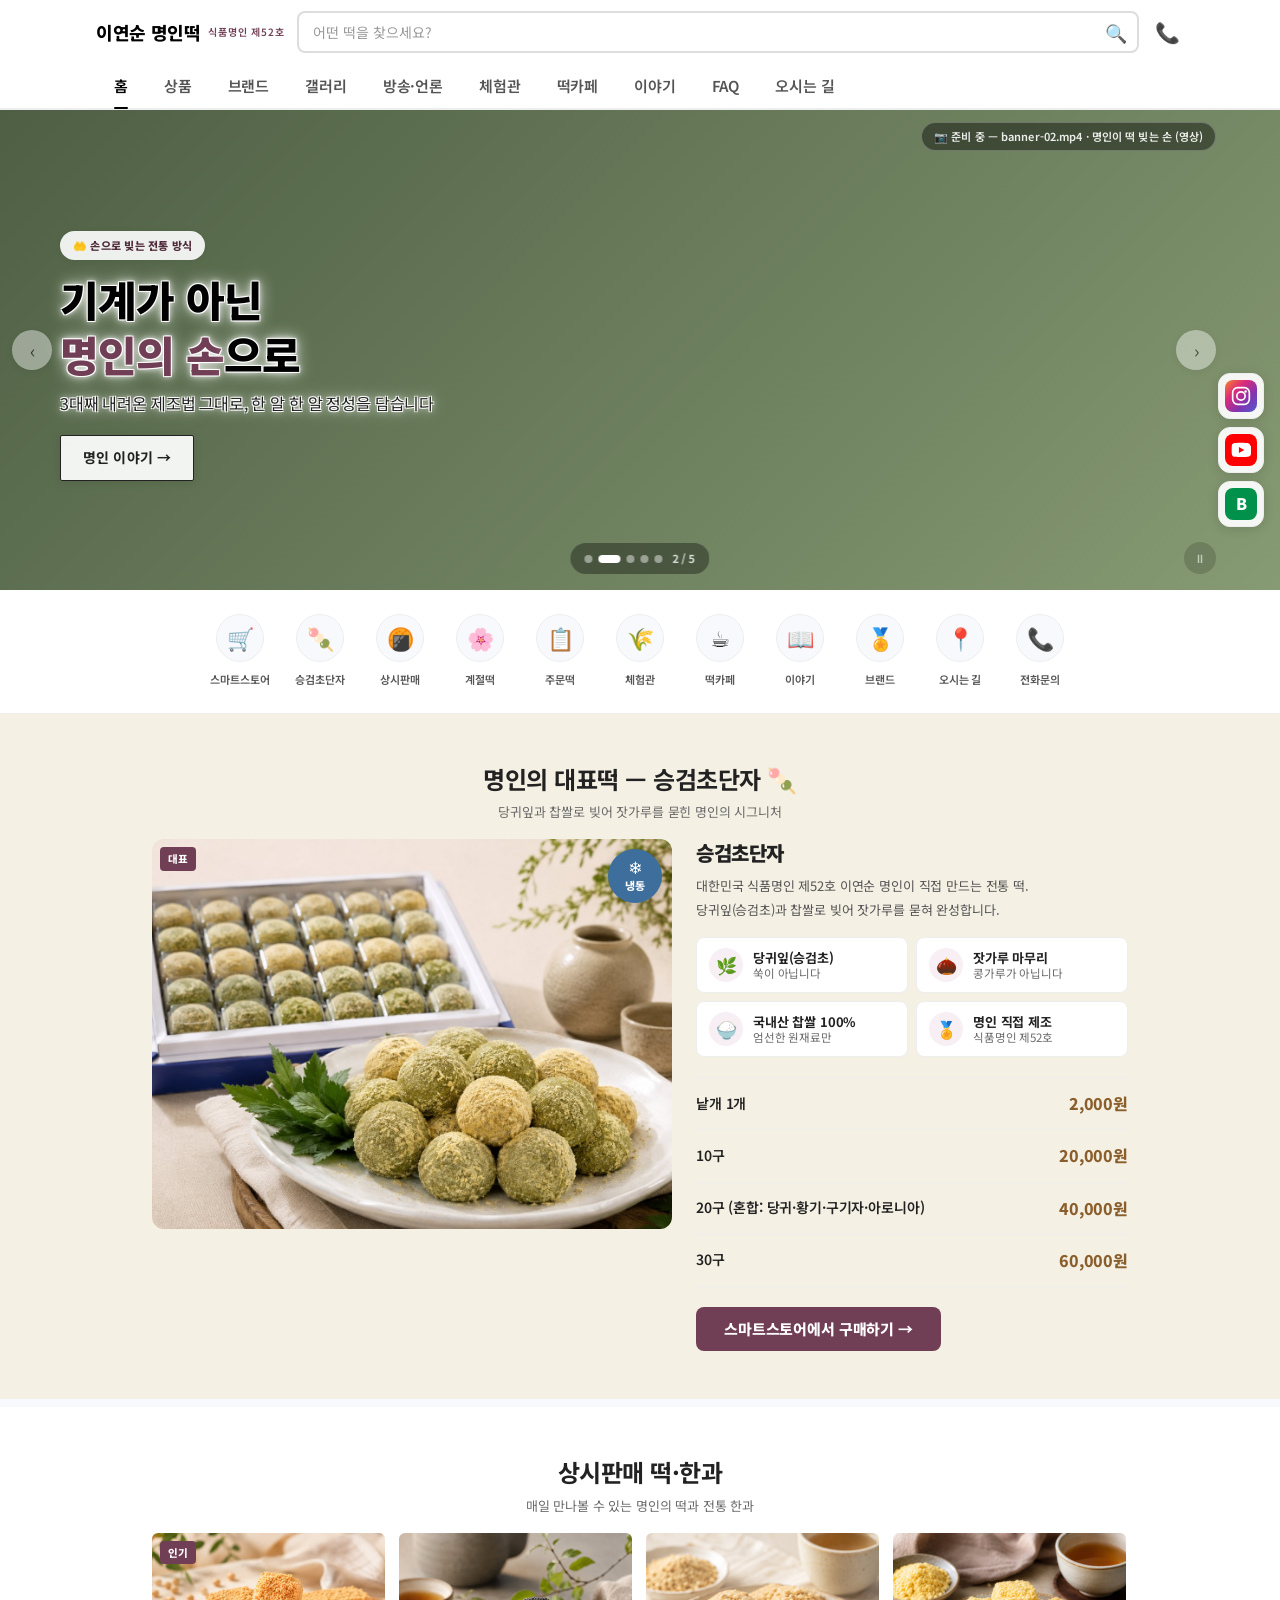
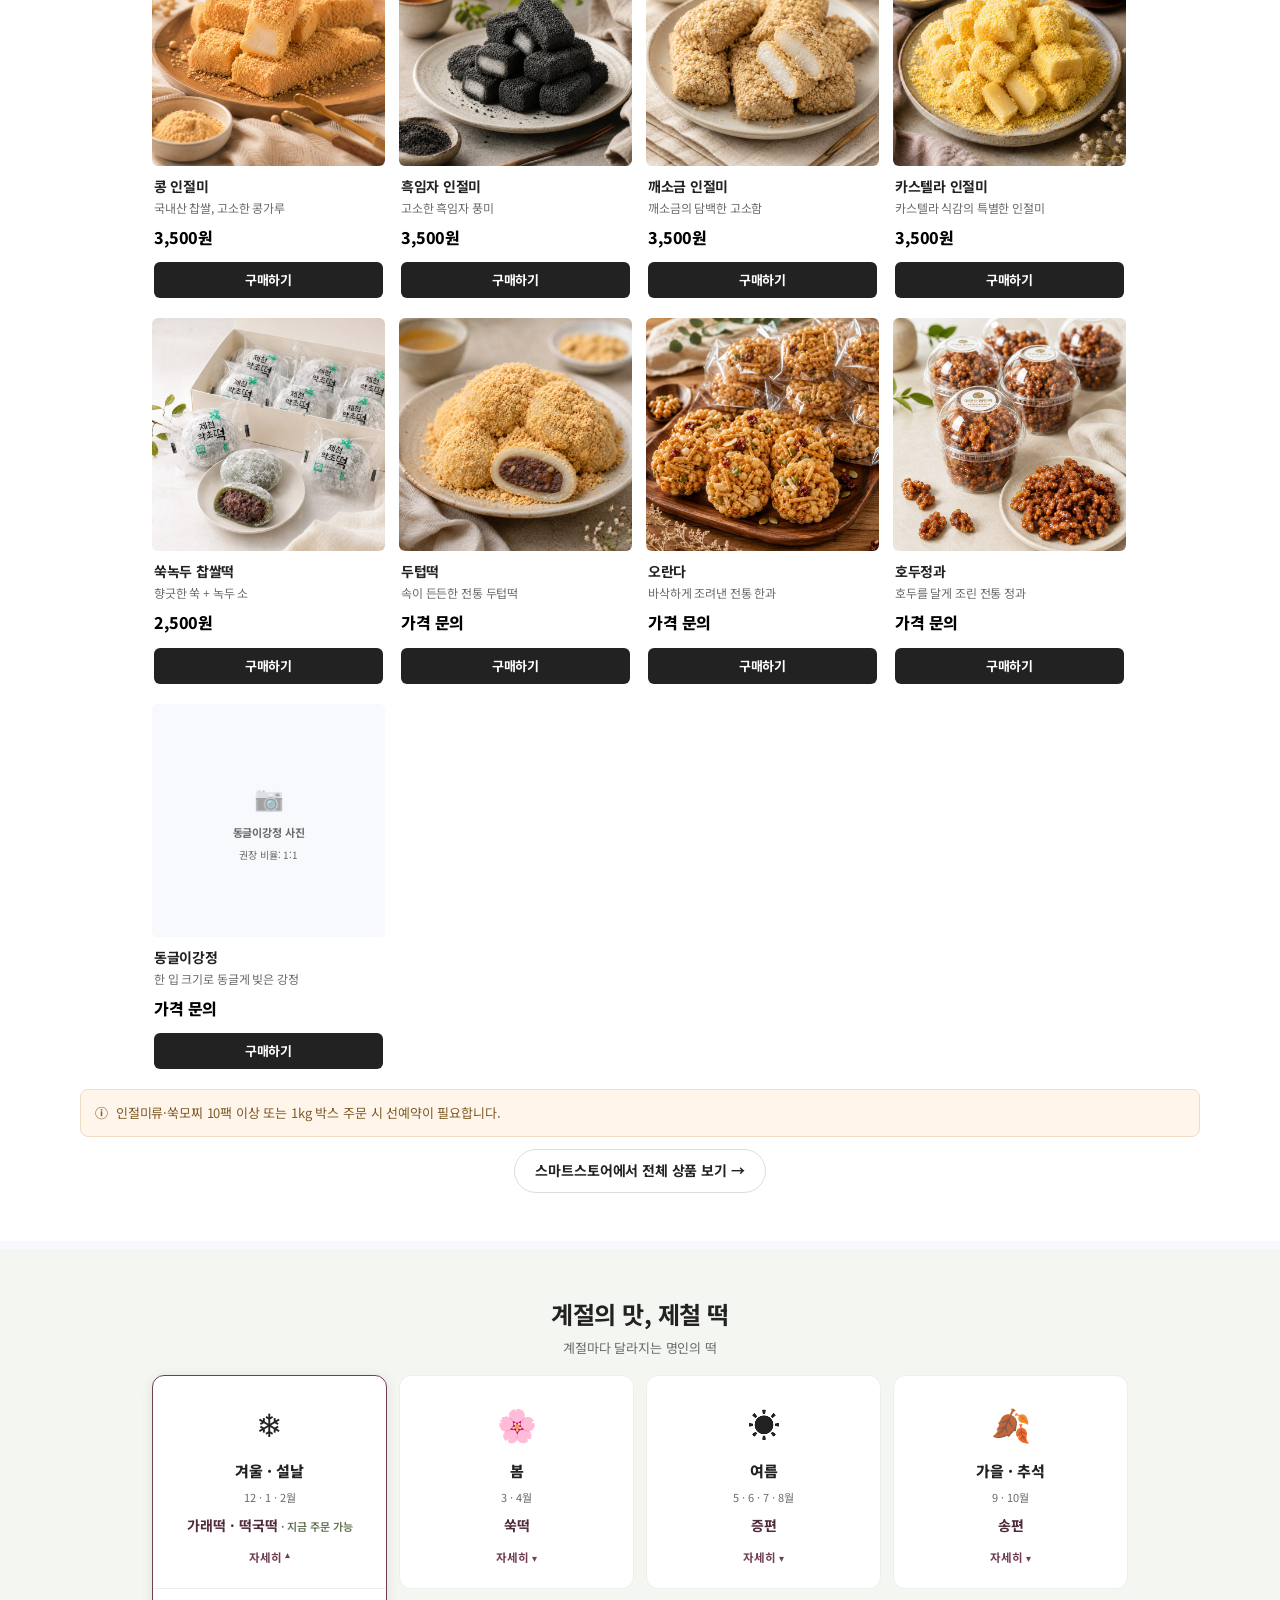
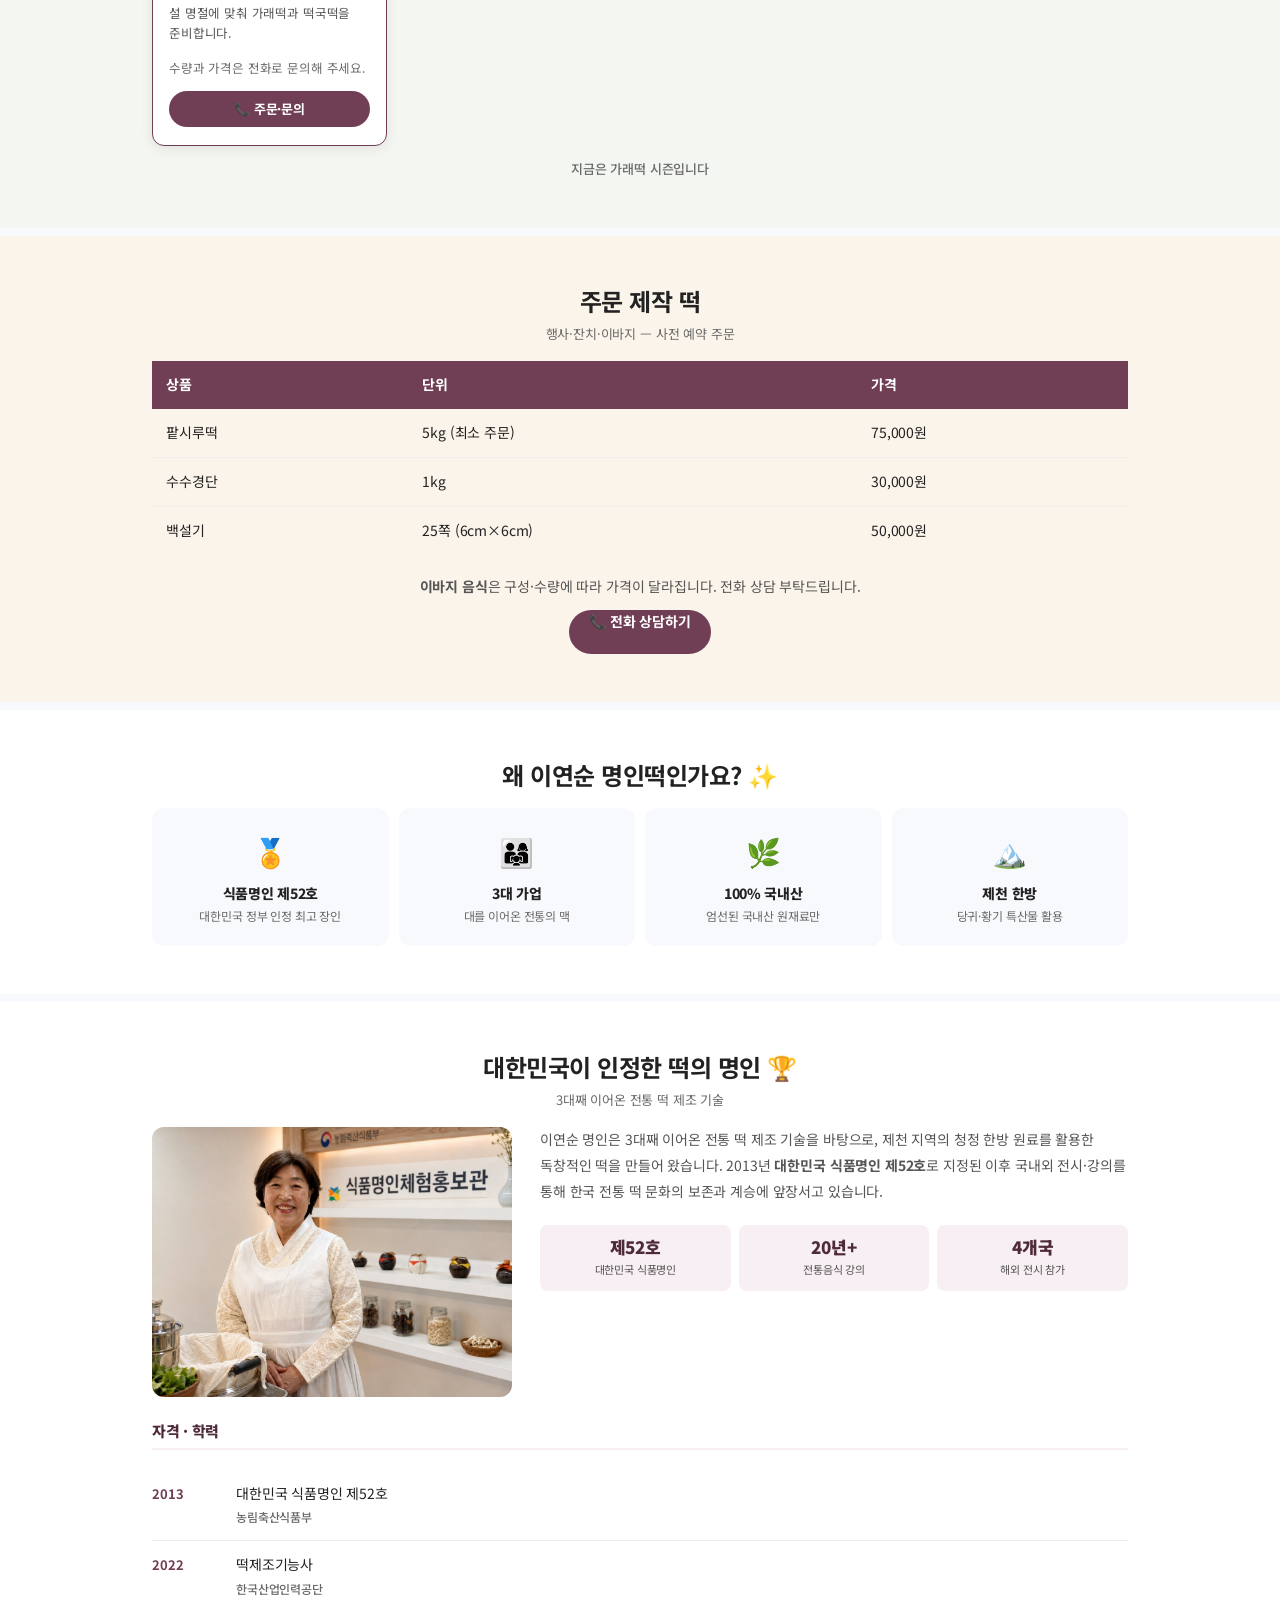
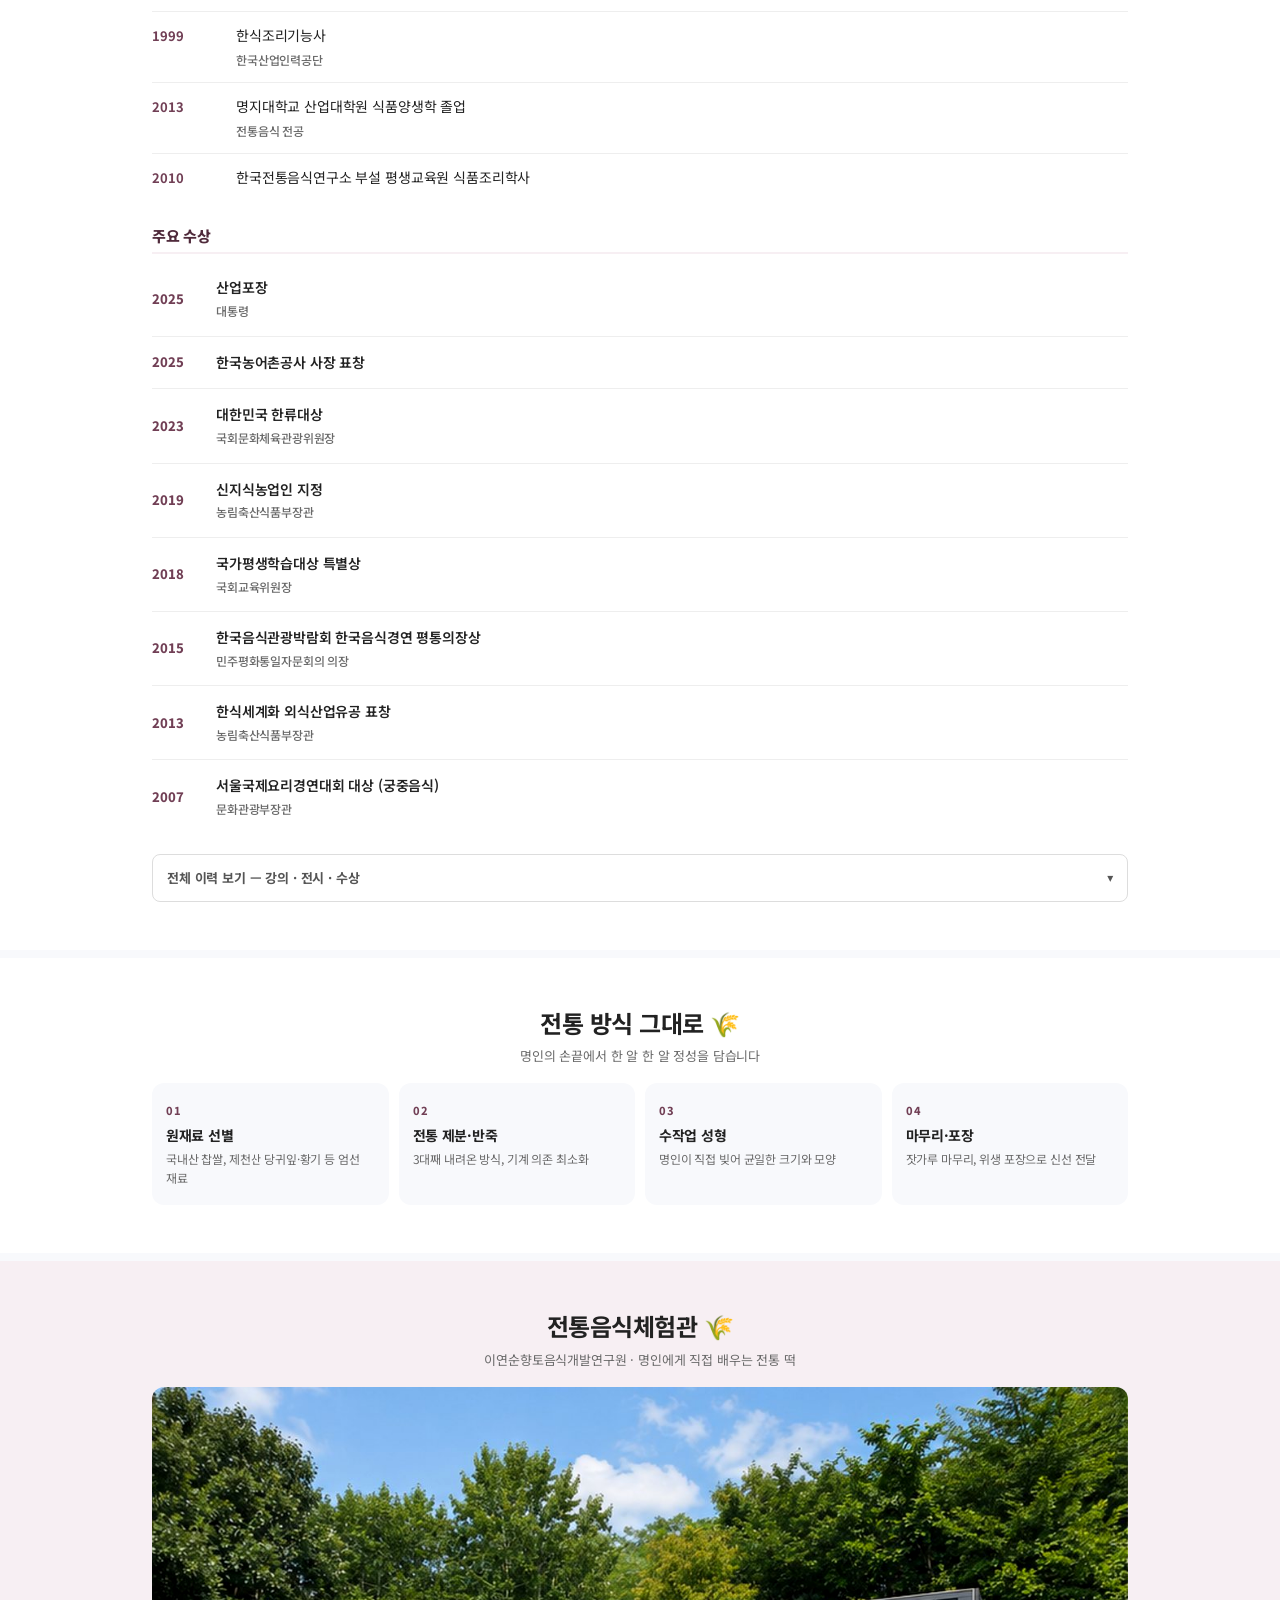
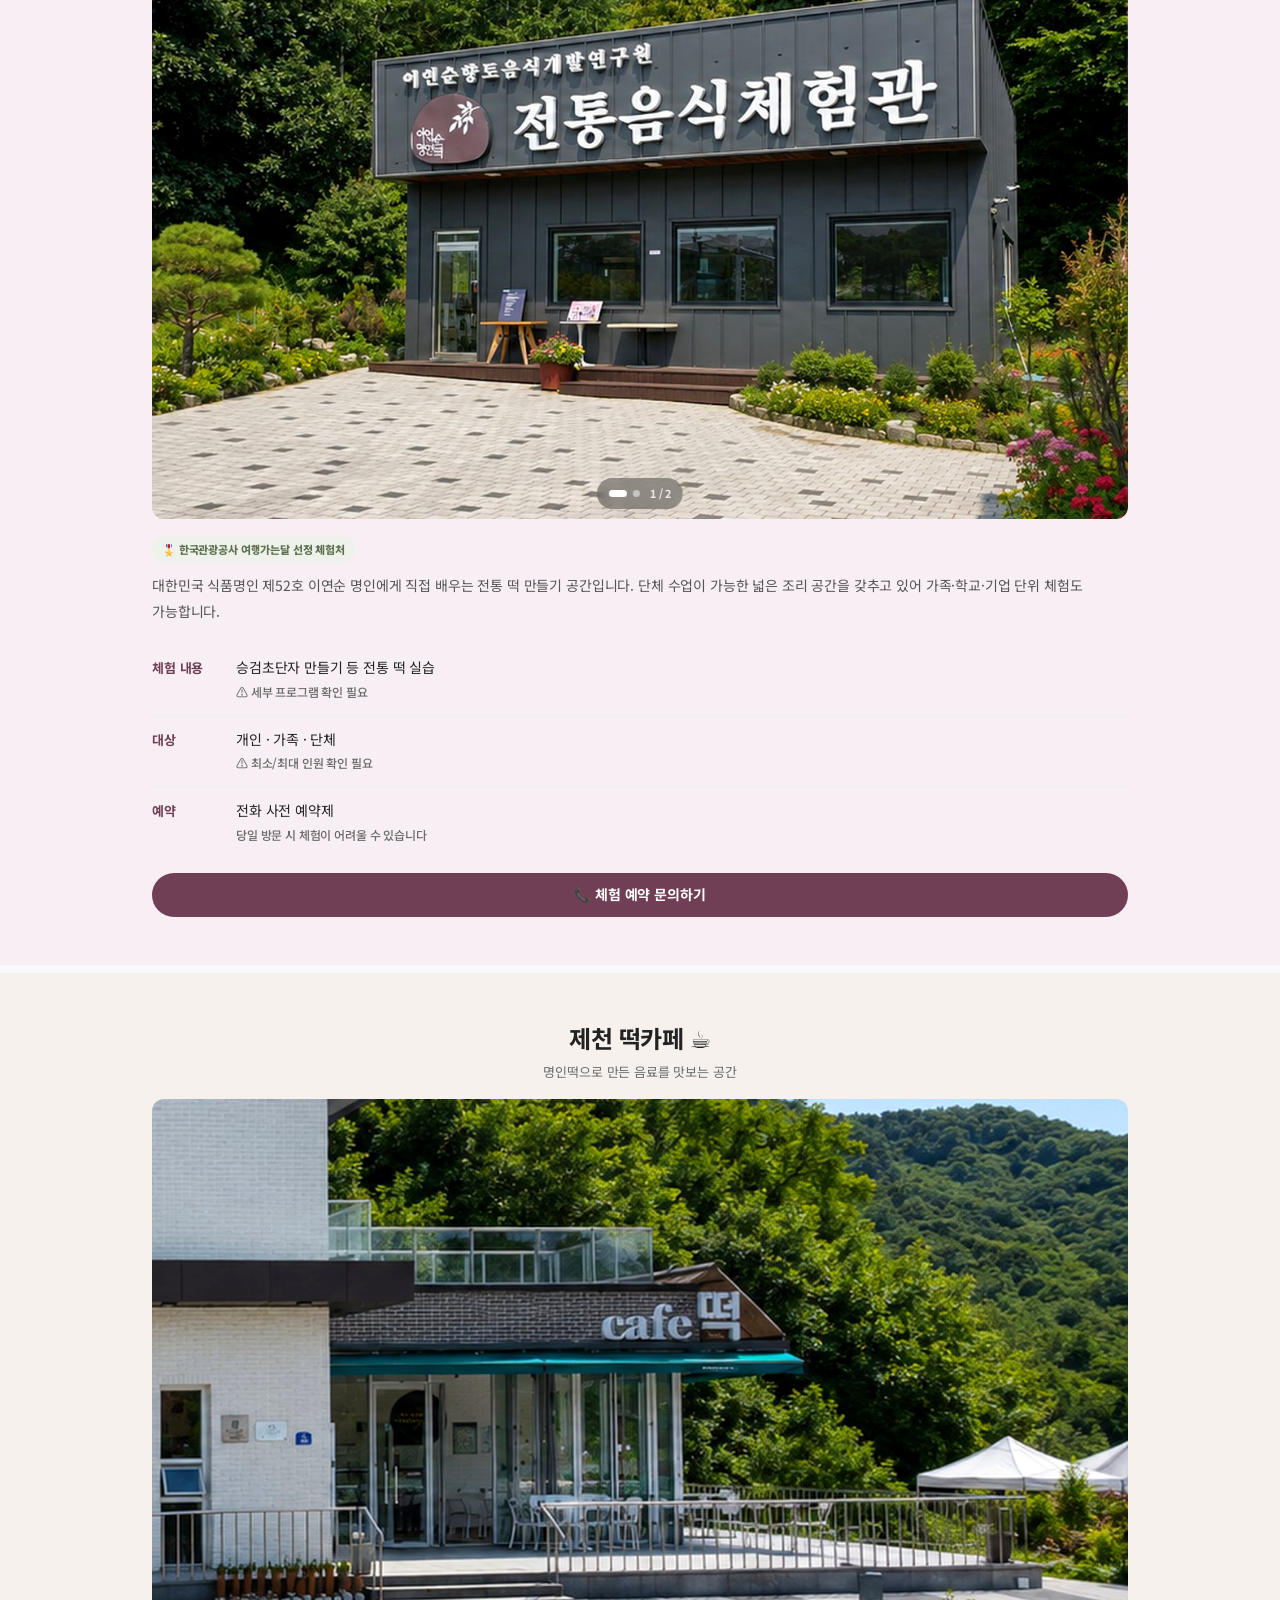
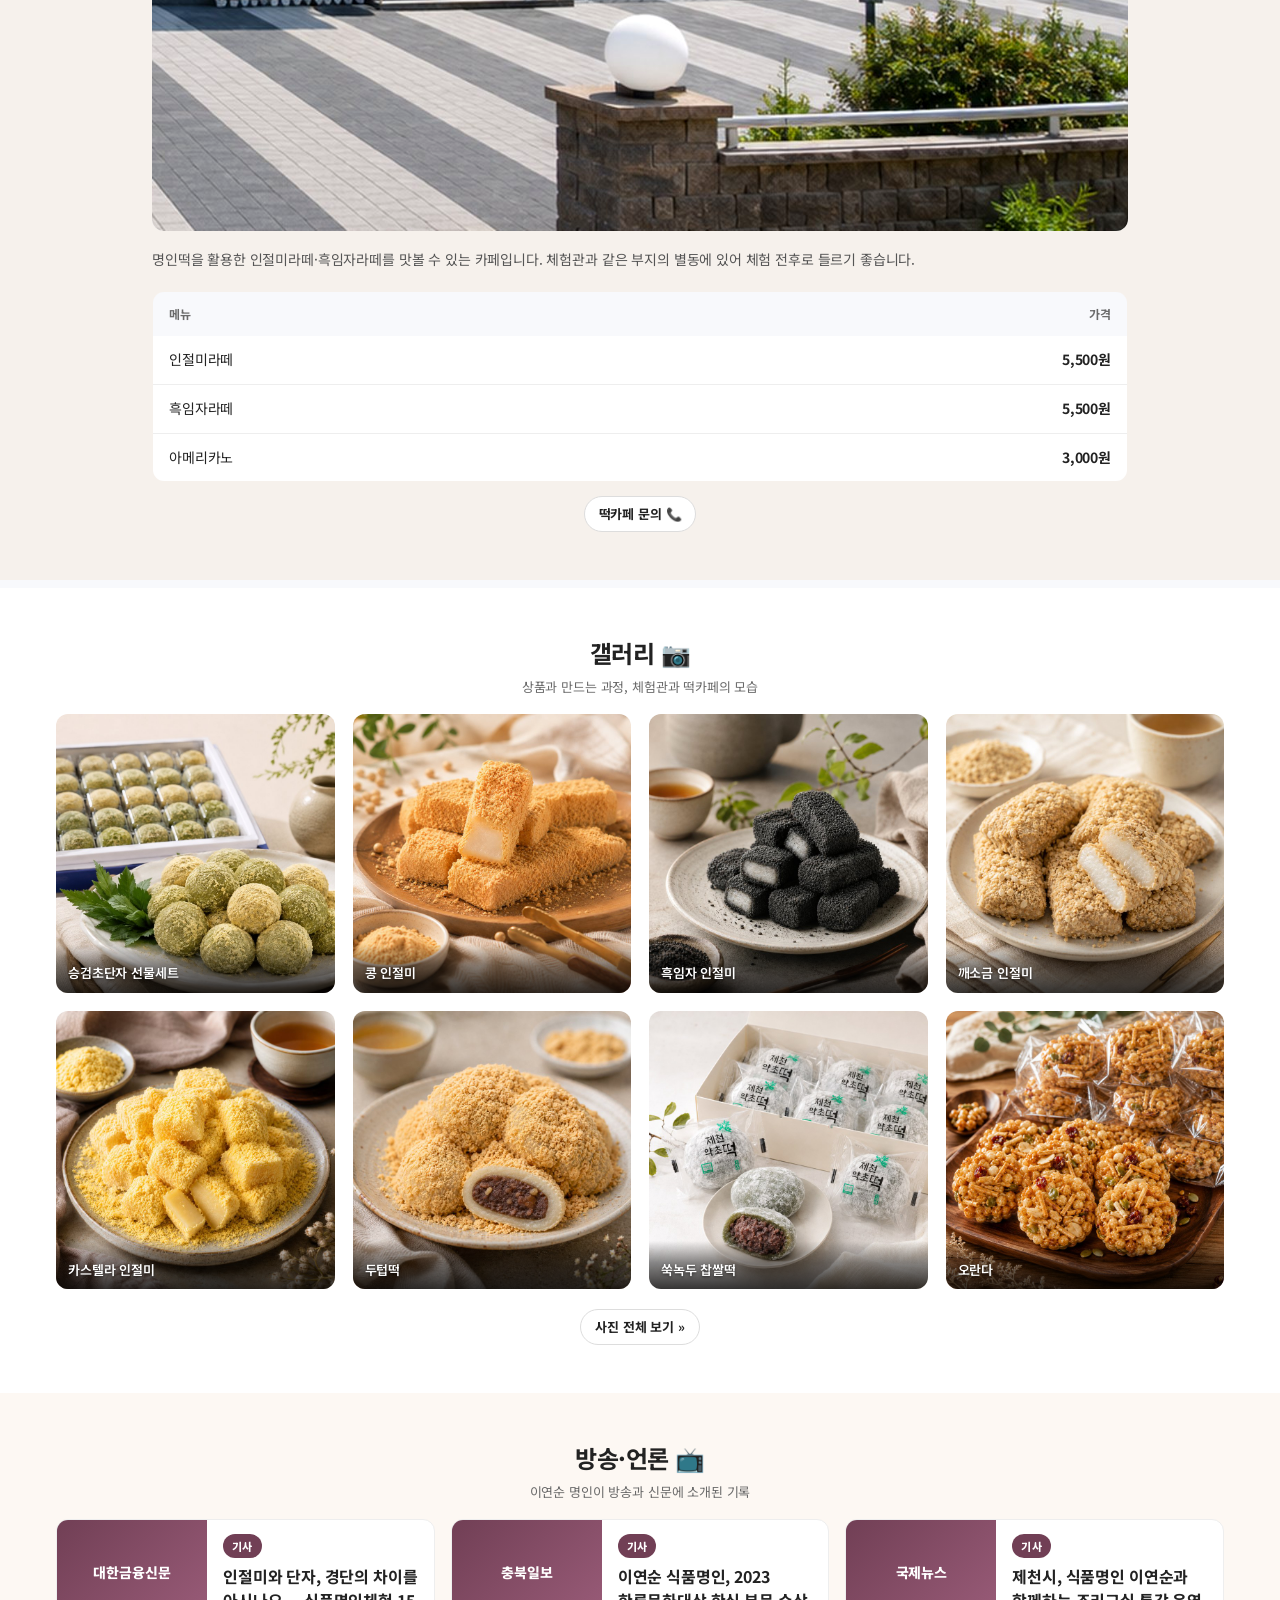
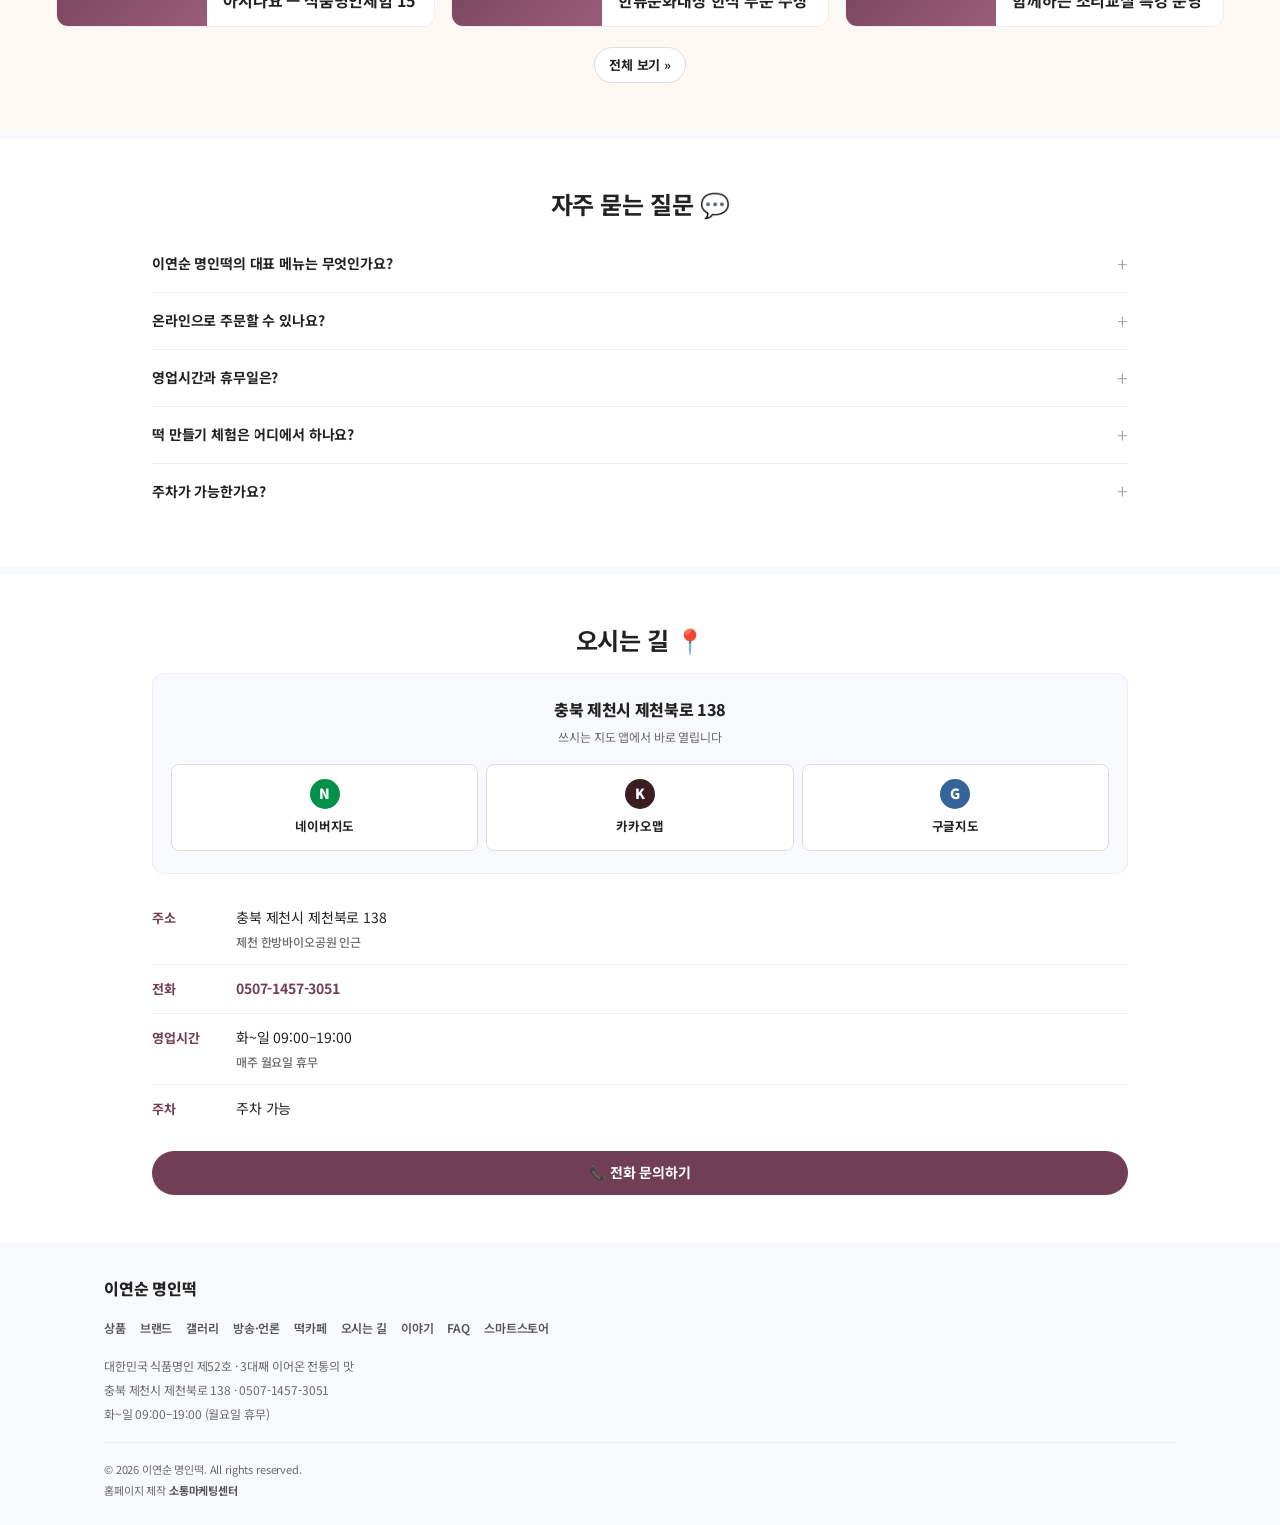
==== index.html @ 5222f9ac "상품 사진 3장 추가 - 쑥녹두찹쌀떡·오란다·호두정과" ====
<!DOCTYPE html>
<html lang="ko">
<head>
  <meta charset="UTF-8">
  <meta name="viewport" content="width=device-width, initial-scale=1.0">
  <title>이연순 명인떡 | 대한민국 식품명인 제52호 · 제천 전통 떡</title>

  <!-- SEO -->
  <meta name="description" content="3대째 이어온 전통 떡, 100% 국내산 원재료. 대한민국 식품명인 제52호 이연순 명인이 직접 만드는 승검초단자, 인절미, 쑥찹쌀모찌. 제천 전통음식체험관에서 떡 만들기 체험도 가능합니다.">
  <meta name="keywords" content="이연순명인떡,제천떡,승검초단자,명인떡,전통떡,제천한과,오란다,호두정과,강정,제천떡카페,전통음식체험관,제천체험,식품명인,제천한방,떡명인,이연순">
  <meta name="author" content="이연순 명인떡">
  <link rel="canonical" href="https://myeongin-tteok.com/">

  <!-- Open Graph -->
  <meta property="og:type" content="website">
  <meta property="og:site_name" content="이연순 명인떡">
  <meta property="og:title" content="이연순 명인떡 — 대한민국 식품명인 제52호">
  <meta property="og:description" content="3대째 이어온 전통 떡, 100% 국내산 원재료. 제천 한방 특산물을 활용한 명인의 정성을 담은 떡.">
  <meta property="og:image" content="https://myeongin-tteok.com/assets/images/og-cover.jpg">
  <meta property="og:url" content="https://myeongin-tteok.com/">
  <meta property="og:locale" content="ko_KR">

  <!-- Twitter Card -->
  <meta name="twitter:card" content="summary_large_image">
  <meta name="twitter:title" content="이연순 명인떡 — 대한민국 식품명인 제52호">
  <meta name="twitter:description" content="3대째 이어온 전통 떡, 100% 국내산 원재료. 제천 한방 특산물로 만드는 전통 떡.">
  <meta name="twitter:image" content="https://myeongin-tteok.com/assets/images/og-cover.jpg">

  <!-- 기타 메타 -->
  <meta name="theme-color" content="#222222">
  <meta name="format-detection" content="telephone=yes">
  <meta name="naver-site-verification" content="7162360ba72adfe572ede287fa8eaa75a7421693">
  <meta name="google-site-verification" content="fLXyruCuXh1xjQsfoZjuGC6zx-U-n6Z-RB6S1OL4Bm8">
  <meta name="msvalidate.01" content="154F82B44BD0C569A78B758394213596">

  <!-- 파비콘 -->
  <link rel="icon" href="data:image/svg+xml,<svg xmlns='http://www.w3.org/2000/svg' viewBox='0 0 100 100'><text y='.9em' font-size='90'>🍡</text></svg>">

  <!-- 폰트 -->
  <link rel="preconnect" href="https://fonts.googleapis.com">
  <link rel="preconnect" href="https://fonts.gstatic.com" crossorigin>
  <link rel="stylesheet" href="https://fonts.googleapis.com/css2?family=Noto+Sans+KR:wght@400;500;600;700;800;900&display=swap">

  <!-- 스타일 -->
  <link rel="stylesheet" href="assets/css/style.css?v=46caff64">

  <!-- 구조화 데이터: LocalBusiness -->
  <script type="application/ld+json">
  {
    "@context": "https://schema.org",
    "@type": "Bakery",
    "name": "이연순 명인떡",
    "alternateName": "이연순명인떡",
    "description": "대한민국 식품명인 제52호 이연순 명인이 3대째 이어온 전통 방식으로 만드는 프리미엄 한국 전통 떡.",
    "image": "https://myeongin-tteok.com/assets/images/og-cover.jpg",
    "telephone": "0507-1457-3051",
    "address": {
      "@type": "PostalAddress",
      "streetAddress": "제천북로 138",
      "addressLocality": "제천시",
      "addressRegion": "충북",
      "postalCode": "27159",
      "addressCountry": "KR"
    },
    "geo": { "@type": "GeoCoordinates", "latitude": 37.1426916, "longitude": 128.1623969 },
    "hasMap": "https://map.naver.com/p/entry/place/13443329",
    "url": "https://myeongin-tteok.com",
    "openingHoursSpecification": [{
      "@type": "OpeningHoursSpecification",
      "dayOfWeek": ["Tuesday","Wednesday","Thursday","Friday","Saturday","Sunday"],
      "opens": "09:00", "closes": "19:00"
    }],
    "priceRange": "₩₩",
    "servesCuisine": "한국 전통 떡",
    "hasMenu": {
      "@type": "Menu",
      "hasMenuSection": [
        { "@type": "MenuSection", "name": "승검초단자", "hasMenuItem": [
          {"@type":"MenuItem","name":"승검초단자 낱개","offers":{"@type":"Offer","price":"2000","priceCurrency":"KRW"}},
          {"@type":"MenuItem","name":"승검초단자 10구","offers":{"@type":"Offer","price":"20000","priceCurrency":"KRW"}},
          {"@type":"MenuItem","name":"승검초단자 20구(혼합)","offers":{"@type":"Offer","price":"40000","priceCurrency":"KRW"}},
          {"@type":"MenuItem","name":"승검초단자 30구","offers":{"@type":"Offer","price":"60000","priceCurrency":"KRW"}}
        ]},
        { "@type": "MenuSection", "name": "상시판매 떡·한과", "hasMenuItem": [
          {"@type":"MenuItem","name":"콩 인절미","offers":{"@type":"Offer","price":"3500","priceCurrency":"KRW"}},
          {"@type":"MenuItem","name":"흑임자 인절미","offers":{"@type":"Offer","price":"3500","priceCurrency":"KRW"}},
          {"@type":"MenuItem","name":"깨소금 인절미","offers":{"@type":"Offer","price":"3500","priceCurrency":"KRW"}},
          {"@type":"MenuItem","name":"카스텔라 인절미","offers":{"@type":"Offer","price":"3500","priceCurrency":"KRW"}},
          {"@type":"MenuItem","name":"쑥녹두 찹쌀떡","offers":{"@type":"Offer","price":"2500","priceCurrency":"KRW"}},
          {"@type":"MenuItem","name":"두텁떡"},
          {"@type":"MenuItem","name":"오란다"},
          {"@type":"MenuItem","name":"호두정과"},
          {"@type":"MenuItem","name":"동글이강정"}
        ]},
        { "@type": "MenuSection", "name": "주문떡", "hasMenuItem": [
          {"@type":"MenuItem","name":"팥시루떡 5kg","offers":{"@type":"Offer","price":"75000","priceCurrency":"KRW"}},
          {"@type":"MenuItem","name":"수수경단 1kg","offers":{"@type":"Offer","price":"30000","priceCurrency":"KRW"}},
          {"@type":"MenuItem","name":"백설기 25쪽","offers":{"@type":"Offer","price":"50000","priceCurrency":"KRW"}}
        ]},
        { "@type": "MenuSection", "name": "떡카페 음료", "hasMenuItem": [
          {"@type":"MenuItem","name":"인절미라떼","offers":{"@type":"Offer","price":"5500","priceCurrency":"KRW"}},
          {"@type":"MenuItem","name":"흑임자라떼","offers":{"@type":"Offer","price":"5500","priceCurrency":"KRW"}},
          {"@type":"MenuItem","name":"아메리카노","offers":{"@type":"Offer","price":"3000","priceCurrency":"KRW"}}
        ]}
      ]
    },
    "award": [
      "대한민국 식품명인 제52호 (2013, 농림축산식품부)",
      "2025 산업포장 (대통령)",
      "2023 대한민국 한류대상 (국회문화체육관광위원장)",
      "2019 신지식농업인 지정 (농림축산식품부장관)",
      "2018 국가평생학습대상 특별상 (국회교육위원장)",
      "2015 한국음식관광박람회 한국음식경연 평통의장상 (민주평화통일자문회의 의장)",
      "2013 한식세계화 외식산업유공 표창 (농림축산식품부장관)",
      "2007 서울국제요리경연대회 대상 (문화관광부장관)"
    ],
    "founder": {
      "@type": "Person",
      "name": "이연순",
      "jobTitle": "대한민국 식품명인 제52호",
      "hasCredential": [
        "대한민국 식품명인 제52호 (2013, 농림축산식품부)",
        "떡제조기능사 (2022, 한국산업인력공단)",
        "한식조리기능사 (1999, 한국산업인력공단)",
        "명지대학교 산업대학원 식품양생학 (전통음식 전공) 졸업"
      ]
    }
  }
  </script>

  <!-- 구조화 데이터: FAQPage -->
  <script type="application/ld+json">
  {
    "@context": "https://schema.org",
    "@type": "FAQPage",
    "mainEntity": [
      { "@type": "Question", "name": "이연순 명인떡의 대표 메뉴는 무엇인가요?",
        "acceptedAnswer": { "@type": "Answer", "text": "대표 메뉴는 승검초단자(명인단자)입니다. 당귀잎과 찹쌀로 빚어 잣가루를 묻힌 전통 떡으로, 대한민국 식품명인 제52호 이연순 명인이 직접 만듭니다." }},
      { "@type": "Question", "name": "이연순 명인떡의 영업시간과 위치는?",
        "acceptedAnswer": { "@type": "Answer", "text": "충북 제천시 제천북로 138에 위치하며, 화~일 09:00~19:00 영업합니다. 월요일 휴무, 주차 가능합니다." }},
      { "@type": "Question", "name": "온라인으로 떡을 주문할 수 있나요?",
        "acceptedAnswer": { "@type": "Answer", "text": "네, 네이버 스마트스토어를 통해 온라인 주문 및 택배 배송이 가능합니다." }},
      { "@type": "Question", "name": "떡 만들기 체험은 어디에서 하나요?",
        "acceptedAnswer": { "@type": "Answer", "text": "떡카페가 아닌 별도의 전통음식체험관(이연순향토음식개발연구원)에서 진행합니다. 두 시설은 같은 부지의 별동에 있습니다. 한국관광공사 여행가는달 선정 체험처이며 전화 사전 예약제로 운영됩니다." }},
      { "@type": "Question", "name": "승검초단자에 쑥이 들어가나요?",
        "acceptedAnswer": { "@type": "Answer", "text": "아닙니다. 쑥이 아닌 당귀잎이 들어가며, 콩가루가 아닌 잣가루를 묻혀 완성합니다." }}
    ]
  }
  </script>
</head>

<body>
  <a href="#main" class="skip-link">본문으로 바로가기</a>

  <!-- ==================== 헤더 ==================== -->
  <header class="header" role="banner">
    <div class="header__row1">
      <button class="nav-toggle" id="navToggle" aria-expanded="false" aria-controls="drawer" aria-label="메뉴 열기">
        <span></span>
      </button>

      <a href="./" class="logo" aria-label="이연순 명인떡 홈">
        <span class="logo__mark">이연순 명인떡</span>
        <span class="logo__sub">식품명인 제52호</span>
      </a>

      <!-- PC 검색바 (데스크탑에서만 보임) -->
      <div class="header__search" id="headerSearch">
        <div class="search-box">
          <div class="search-input-wrap">
            <input class="search-input" id="searchInput" type="text" placeholder="어떤 떡을 찾으세요?" autocomplete="off" aria-label="상품 검색">
            <button class="search-btn" aria-label="검색">🔍</button>
          </div>
          <div class="search-dropdown" id="searchDropdown" role="listbox">
            <div class="search-dropdown__left">
              <div class="search-dropdown__title">카테고리</div>
              <div class="search-tags" id="searchTags">
                <button class="search-tag" data-section="products" data-keyword="승검초단자">승검초단자</button>
                <button class="search-tag" data-section="always" data-keyword="인절미">인절미</button>
                <button class="search-tag" data-section="always" data-keyword="찹쌀떡">찹쌀떡</button>
                <button class="search-tag" data-section="always" data-keyword="한과">한과</button>
                <button class="search-tag" data-section="seasonal" data-keyword="계절떡">계절떡</button>
                <button class="search-tag" data-section="order" data-keyword="주문떡">주문떡</button>
                <button class="search-tag" data-section="cafe" data-keyword="떡카페">떡카페</button>
                <button class="search-tag" data-section="experience" data-keyword="체험관">체험관</button>
                <button class="search-tag" data-section="story" data-keyword="브랜드">브랜드</button>
              </div>
            </div>
            <div class="search-dropdown__right">
              <div class="search-dropdown__title">인기검색어</div>
              <div class="popular-list" id="popularList">
                <a class="popular-item" data-section="products" data-keyword="승검초단자"><span class="popular-rank">1</span><span class="popular-text">승검초단자</span></a>
                <a class="popular-item" data-section="always" data-keyword="콩인절미"><span class="popular-rank">2</span><span class="popular-text">콩 인절미</span></a>
                <a class="popular-item" data-section="always" data-keyword="카스텔라인절미"><span class="popular-rank">3</span><span class="popular-text">카스텔라 인절미</span></a>
                <a class="popular-item" data-section="cafe" data-keyword="떡카페"><span class="popular-rank">4</span><span class="popular-text">떡카페</span></a>
                <a class="popular-item" data-section="order" data-keyword="팥시루떡"><span class="popular-rank">5</span><span class="popular-text">팥시루떡</span></a>
                <a class="popular-item" data-section="seasonal" data-keyword="계절떡"><span class="popular-rank">6</span><span class="popular-text">계절떡</span></a>
                <a class="popular-item" data-section="experience" data-keyword="체험관"><span class="popular-rank">7</span><span class="popular-text">체험관</span></a>
                <a class="popular-item" data-section="visit" data-keyword="제천떡"><span class="popular-rank">8</span><span class="popular-text">제천떡</span></a>
              </div>
            </div>
          </div>
        </div>
      </div>

      <div class="header__right">
        <button class="search-toggle" id="searchToggle" aria-label="검색 열기">🔍</button>
        <a href="tel:050714573051" aria-label="전화 걸기" style="font-size:20px; padding:4px;">📞</a>
      </div>
    </div>

    <!-- PC 네비게이션 바 -->
    <nav class="nav-bar" aria-label="메인 메뉴">
      <div class="nav-bar__inner">
        <a href="./" class="nav__link" aria-current="page">홈</a>
        <a href="#products" class="nav__link">상품</a>
        <a href="#story" class="nav__link">브랜드</a>
        <a href="gallery.html" class="nav__link">갤러리</a>
        <a href="media.html" class="nav__link" data-needs-media hidden>방송·언론</a>
        <a href="#experience" class="nav__link">체험관</a>
        <a href="#cafe" class="nav__link">떡카페</a>
        <a href="blog.html" class="nav__link">이야기</a>
        <a href="#faq" class="nav__link">FAQ</a>
        <a href="#visit" class="nav__link">오시는 길</a>
      </div>
    </nav>
  </header>

  <!-- 모바일 전체화면 검색 -->
  <div class="search-fullscreen" id="searchFullscreen" aria-hidden="true">
    <div class="search-fs__header">
      <input class="search-fs__input" id="searchFsInput" type="text" placeholder="어떤 떡을 찾으세요?" autocomplete="off" aria-label="상품 검색">
      <button class="search-fs__close" id="searchFsClose">취소</button>
    </div>
    <div class="search-fs__body">
      <div class="search-fs__section">
        <div class="search-fs__title">카테고리</div>
        <div class="search-tags">
          <button class="search-tag" data-section="products" data-keyword="승검초단자">승검초단자</button>
          <button class="search-tag" data-section="always" data-keyword="인절미">인절미</button>
          <button class="search-tag" data-section="always" data-keyword="찹쌀떡">찹쌀떡</button>
                <button class="search-tag" data-section="always" data-keyword="한과">한과</button>
          <button class="search-tag" data-section="seasonal" data-keyword="계절떡">계절떡</button>
          <button class="search-tag" data-section="order" data-keyword="주문떡">주문떡</button>
          <button class="search-tag" data-section="cafe" data-keyword="떡카페">떡카페</button>
          <button class="search-tag" data-section="experience" data-keyword="체험관">체험관</button>
          <button class="search-tag" data-section="story" data-keyword="브랜드">브랜드</button>
        </div>
      </div>
      <div class="search-fs__section">
        <div class="search-fs__title">인기검색어</div>
        <div class="popular-list">
          <a class="popular-item" data-section="products" data-keyword="승검초단자"><span class="popular-rank">1</span><span class="popular-text">승검초단자</span></a>
          <a class="popular-item" data-section="always" data-keyword="콩인절미"><span class="popular-rank">2</span><span class="popular-text">콩 인절미</span></a>
          <a class="popular-item" data-section="always" data-keyword="카스텔라인절미"><span class="popular-rank">3</span><span class="popular-text">카스텔라 인절미</span></a>
          <a class="popular-item" data-section="cafe" data-keyword="떡카페"><span class="popular-rank">4</span><span class="popular-text">떡카페</span></a>
          <a class="popular-item" data-section="order" data-keyword="팥시루떡"><span class="popular-rank">5</span><span class="popular-text">팥시루떡</span></a>
          <a class="popular-item" data-section="seasonal" data-keyword="계절떡"><span class="popular-rank">6</span><span class="popular-text">계절떡</span></a>
          <a class="popular-item" data-section="experience" data-keyword="체험관"><span class="popular-rank">7</span><span class="popular-text">체험관</span></a>
          <a class="popular-item" data-section="visit" data-keyword="제천떡"><span class="popular-rank">8</span><span class="popular-text">제천떡</span></a>
        </div>
      </div>
    </div>
  </div>

  <!-- 모바일 드로어 -->
  <div class="drawer" id="drawer" aria-hidden="true">
    <a href="./" class="drawer__link"><span>홈</span><span>→</span></a>
    <a href="#products" class="drawer__link"><span>상품</span><span>→</span></a>
    <a href="#story" class="drawer__link"><span>브랜드 스토리</span><span>→</span></a>
    <a href="gallery.html" class="drawer__link"><span>갤러리</span><span>→</span></a>
    <a href="media.html" class="drawer__link" data-needs-media hidden><span>방송·언론</span><span>→</span></a>
    <a href="#experience" class="drawer__link"><span>전통음식체험관</span><span>→</span></a>
    <a href="#cafe" class="drawer__link"><span>떡카페</span><span>→</span></a>
    <a href="#visit" class="drawer__link"><span>오시는 길</span><span>→</span></a>
    <a href="blog.html" class="drawer__link"><span>명인의 이야기</span><span>→</span></a>
    <a href="#faq" class="drawer__link"><span>자주 묻는 질문</span><span>→</span></a>
    <a href="#" class="drawer__link store-link" target="_blank" rel="noopener"><span>스마트스토어</span><span>↗</span></a>
    <div class="drawer__meta">
      <p>📍 충북 제천시 제천북로 138</p>
      <p>📞 0507-1457-3051</p>
      <p>🕘 화~일 09:00–19:00 (월 휴무)</p>
    </div>
  </div>

  <!-- ==================== 메인 ==================== -->
  <main id="main">

    <!-- ── 히어로 배너 슬라이더 (창억떡 동일 구조) ── -->
    <section class="hero" aria-roledescription="carousel" aria-label="메인 배너">
      <div class="hero__slider" id="heroSlider">
        <div class="hero__slides" id="heroSlides">

          <!-- 슬라이드 1: 승검초단자 제품컷 — "먹고 싶다" 첫인상 -->
          <div class="hero__slide hero__slide--t1" data-shot="banner-01.jpg · 승검초단자 제품컷" role="group" aria-roledescription="slide" aria-label="1 / 5">
            <img src="assets/images/banner-01.jpg" alt="승검초단자 — 당귀잎과 찹쌀로 빚어 잣가루를 묻힌 전통 떡"
                 fetchpriority="high" data-hero>
            <div class="hero__overlay hero__overlay--light">
              <span class="hero__badge">🏅 대한민국 식품명인 제52호</span>
              <h2 class="hero__title">3대째 이어온<br><em>명인의 떡</em></h2>
              <p class="hero__desc">당귀잎과 찹쌀로 빚어 잣가루를 묻힌<br>명인의 시그니처, 승검초단자</p>
              <a href="#products" class="hero__cta">자세히 보러가기 »</a>
            </div>
          </div>

          <!-- 슬라이드 2: 명인의 손 (영상 권장) — "아무나 못 만든다" 신뢰 -->
          <!-- 영상 원본에 자막·말풍선이 새겨져 있어 상하단을 잘라내고(1920x512) 4.6초로 트림함 -->
          <div class="hero__slide hero__slide--t2" data-shot="banner-02.mp4 · 명인이 떡 빚는 손 (영상)" data-duration="4400" role="group" aria-roledescription="slide" aria-label="2 / 5">
            <video src="assets/images/banner-02.mp4" poster="assets/images/banner-02.jpg"
                   autoplay muted loop playsinline preload="metadata"
                   aria-label="이연순 명인이 떡을 빚는 모습" data-hero></video>
            <div class="hero__overlay hero__overlay--light">
              <span class="hero__badge">🤲 손으로 빚는 전통 방식</span>
              <h2 class="hero__title">기계가 아닌<br><em>명인의 손</em>으로</h2>
              <p class="hero__desc">3대째 내려온 제조법 그대로, 한 알 한 알 정성을 담습니다</p>
              <a href="#story" class="hero__cta">명인 이야기 →</a>
            </div>
          </div>

          <!-- 슬라이드 3: 선물세트 — "나도 살 수 있네" 구매 전환 -->
          <div class="hero__slide hero__slide--t3" data-shot="banner-03.jpg · 선물세트 포장컷" role="group" aria-roledescription="slide" aria-label="3 / 5">
            <img src="assets/images/banner-03.jpg" alt="이연순 명인떡 선물세트 — 전국 택배 배송" data-hero>
            <div class="hero__overlay hero__overlay--light">
              <span class="hero__badge">🚚 전국 택배 배송</span>
              <h2 class="hero__title">귀한 분께 드리는<br><em>명인의 선물</em></h2>
              <p class="hero__desc">10구 · 20구 · 30구 선물세트<br>네이버 스마트스토어에서 바로 주문</p>
              <a href="https://smartstore.naver.com/leeys3050" class="hero__cta" target="_blank" rel="noopener">선물세트 주문하기 »</a>
            </div>
          </div>

          <!-- 슬라이드 4: 전통음식체험관 — "가보고 싶다" 방문·체험 유도 -->
          <div class="hero__slide hero__slide--t4" data-shot="banner-04.jpg · 전통음식체험관" role="group" aria-roledescription="slide" aria-label="4 / 5">
            <img src="assets/images/banner-04.jpg"
                 alt="이연순향토음식개발연구원 전통음식체험관" data-hero>
            <!-- 좌측이 나무·그늘로 어두워(평균 밝기 97) 흰 글씨 + 어두운 그라데이션 사용 -->
            <div class="hero__overlay">
              <span class="hero__badge">🎖️ 한국관광공사 여행가는달 선정</span>
              <h2 class="hero__title">명인에게 직접 배우는<br><em>전통음식 체험</em></h2>
              <p class="hero__desc">이연순향토음식개발연구원 전통음식체험관<br>승검초단자를 직접 빚어보는 시간</p>
              <a href="#experience" class="hero__cta">체험관 둘러보기 »</a>
            </div>
          </div>

          <!-- 슬라이드 5: 매장 외관 + 제천 — "실제 있는 곳" 장소 각인 -->
          <div class="hero__slide hero__slide--t5" data-shot="banner-05.jpg · 매장 외관 + 제천 풍경" role="group" aria-roledescription="slide" aria-label="5 / 5">
            <img src="assets/images/banner-05.jpg" alt="이연순 명인떡 매장 외관 — 충북 제천시 제천북로 138" data-hero>
            <div class="hero__overlay">
              <span class="hero__badge">📍 충북 제천시 제천북로 138</span>
              <h2 class="hero__title">제천에 오시면<br><em>꼭 들러주세요</em></h2>
              <p class="hero__desc">본관·떡카페·전통음식체험관이 한자리에<br>화~일 09:00–19:00 · 월요일 휴무 · 주차 가능</p>
              <a href="#visit" class="hero__cta">오시는 길 »</a>
            </div>
          </div>

        </div>

        <!-- 좌우 화살표 -->
        <button class="hero__arrow hero__arrow--prev" id="heroPrev" aria-label="이전 슬라이드">‹</button>
        <button class="hero__arrow hero__arrow--next" id="heroNext" aria-label="다음 슬라이드">›</button>

        <!-- 하단 인디케이터 -->
        <div class="hero__indicator" id="heroIndicator">
          <button class="hero__dot is-active" data-idx="0" aria-label="슬라이드 1"></button>
          <button class="hero__dot" data-idx="1" aria-label="슬라이드 2"></button>
          <button class="hero__dot" data-idx="2" aria-label="슬라이드 3"></button>
          <button class="hero__dot" data-idx="3" aria-label="슬라이드 4"></button>
          <button class="hero__dot" data-idx="4" aria-label="슬라이드 5"></button>
          <span class="hero__counter"><span id="heroCurrent">1</span> / <span id="heroTotal">5</span></span>
        </div>

        <!-- 자동재생 일시정지 -->
        <button class="hero__pause" id="heroPause" aria-label="자동 재생 일시정지">⏸</button>
      </div>
    </section>

    <!-- h1은 SEO용으로 히어로 아래 숨김 배치 -->
    <h1 class="sr-only" id="hero-title">이연순 명인떡 — 대한민국 식품명인 제52호, 3대째 이어온 제천 전통 떡</h1>

    <!-- ── 카테고리 아이콘 바 ───────────────────── -->
    <nav class="icon-bar" aria-label="빠른 메뉴">
      <div class="icon-scroll" id="iconScroll">
        <a href="https://smartstore.naver.com/leeys3050" class="icon-item" target="_blank" rel="noopener">
          <div class="icon-item__img">🛒</div>
          <span class="icon-item__label">스마트스토어</span>
        </a>
        <a href="#products" class="icon-item">
          <div class="icon-item__img">🍡</div>
          <span class="icon-item__label">승검초단자</span>
        </a>
        <a href="#always" class="icon-item">
          <div class="icon-item__img">🍘</div>
          <span class="icon-item__label">상시판매</span>
        </a>
        <a href="#seasonal" class="icon-item">
          <div class="icon-item__img">🌸</div>
          <span class="icon-item__label">계절떡</span>
        </a>
        <a href="#order" class="icon-item">
          <div class="icon-item__img">📋</div>
          <span class="icon-item__label">주문떡</span>
        </a>
        <a href="#experience" class="icon-item">
          <div class="icon-item__img">🌾</div>
          <span class="icon-item__label">체험관</span>
        </a>
        <a href="#cafe" class="icon-item">
          <div class="icon-item__img">☕</div>
          <span class="icon-item__label">떡카페</span>
        </a>
        <a href="blog.html" class="icon-item">
          <div class="icon-item__img">📖</div>
          <span class="icon-item__label">이야기</span>
        </a>
        <a href="#story" class="icon-item">
          <div class="icon-item__img">🏅</div>
          <span class="icon-item__label">브랜드</span>
        </a>
        <a href="#visit" class="icon-item">
          <div class="icon-item__img">📍</div>
          <span class="icon-item__label">오시는 길</span>
        </a>
        <a href="tel:050714573051" class="icon-item">
          <div class="icon-item__img">📞</div>
          <span class="icon-item__label">전화문의</span>
        </a>
      </div>
      <div class="icon-bar__track">
        <div class="icon-bar__thumb" id="iconThumb"></div>
      </div>
    </nav>

    <!-- ══ 대표떡: 승검초단자 ══════════════════════ -->
    <section class="section section--warm" id="products">
      <div class="section-header">
        <h2 class="section-title reveal">명인의 대표떡 — 승검초단자 🍡</h2>
        <p class="section-sub reveal">당귀잎과 찹쌀로 빚어 잣가루를 묻힌 명인의 시그니처</p>
      </div>

      <div class="danja-hero reveal">
        <div class="danja-hero__media ph-host">
          <img src="assets/images/danja-01.jpg"
               alt="승검초단자 — 30구 선물세트와 당귀잎을 곁들인 접시"
               data-ph="승검초단자 대표 사진" data-ratio="4:3">
          <span class="prd-item__badge">대표</span>
          <span class="temp-badge temp-badge--cold" title="냉동 보관 상품">
            <span class="temp-badge__ico" aria-hidden="true">❄</span>
            <span class="temp-badge__label">냉동</span>
          </span>
        </div>
        <div class="danja-hero__info">
          <h3 class="danja-hero__name">승검초단자</h3>
          <p class="danja-hero__desc">대한민국 식품명인 제52호 이연순 명인이 직접 만드는 전통 떡.<br>당귀잎(승검초)과 찹쌀로 빚어 잣가루를 묻혀 완성합니다.</p>

          <ul class="spec-list">
            <li class="spec">
              <span class="spec__ico" aria-hidden="true">🌿</span>
              <span class="spec__body"><b>당귀잎(승검초)</b><small>쑥이 아닙니다</small></span>
            </li>
            <li class="spec">
              <span class="spec__ico" aria-hidden="true">🌰</span>
              <span class="spec__body"><b>잣가루 마무리</b><small>콩가루가 아닙니다</small></span>
            </li>
            <li class="spec">
              <span class="spec__ico" aria-hidden="true">🍚</span>
              <span class="spec__body"><b>국내산 찹쌀 100%</b><small>엄선한 원재료만</small></span>
            </li>
            <li class="spec">
              <span class="spec__ico" aria-hidden="true">🏅</span>
              <span class="spec__body"><b>명인 직접 제조</b><small>식품명인 제52호</small></span>
            </li>
          </ul>
          <ul class="danja-options">
            <li class="danja-option">
              <span class="danja-option__name">낱개 1개</span>
              <span class="danja-option__price">2,000원</span>
            </li>
            <li class="danja-option">
              <span class="danja-option__name">10구</span>
              <span class="danja-option__price">20,000원</span>
            </li>
            <li class="danja-option">
              <span class="danja-option__name">20구 (혼합: 당귀·황기·구기자·아로니아)</span>
              <span class="danja-option__price">40,000원</span>
            </li>
            <li class="danja-option">
              <span class="danja-option__name">30구</span>
              <span class="danja-option__price">60,000원</span>
            </li>
          </ul>
          <a href="https://smartstore.naver.com/leeys3050" class="btn btn--accent btn--lg" target="_blank" rel="noopener">스마트스토어에서 구매하기 →</a>
        </div>
      </div>
    </section>

    <div class="section-divider"></div>

    <!-- ══ 상시판매떡 ═══════════════════════════════ -->
    <section class="section" id="always">
      <div class="section-header">
        <h2 class="section-title reveal">상시판매 떡·한과</h2>
        <p class="section-sub reveal">매일 만나볼 수 있는 명인의 떡과 전통 한과</p>
      </div>
      <div class="prd-grid reveal">

        <article class="prd-item">
          <div class="prd-item__media ph-host">
            <img src="assets/images/prd-kong.jpg" alt="콩 인절미 — 국내산 찹쌀에 고소한 콩가루" loading="lazy" data-ph="콩 인절미 사진" data-ratio="1:1">
            <span class="prd-item__badge">인기</span>
          </div>
          <div class="prd-item__body">
            <h3 class="prd-item__name">콩 인절미</h3>
            <p class="prd-item__desc">국내산 찹쌀, 고소한 콩가루</p>
            <p class="prd-item__price">3,500원</p>
            <a href="https://smartstore.naver.com/leeys3050" class="prd-item__buy" target="_blank" rel="noopener">구매하기</a>
          </div>
        </article>

        <article class="prd-item">
          <div class="prd-item__media ph-host">
            <img src="assets/images/prd-heukimja.jpg" alt="흑임자 인절미 — 검은깨 고물을 입힌 인절미" loading="lazy" data-ph="흑임자 인절미 사진" data-ratio="1:1">
          </div>
          <div class="prd-item__body">
            <h3 class="prd-item__name">흑임자 인절미</h3>
            <p class="prd-item__desc">고소한 흑임자 풍미</p>
            <p class="prd-item__price">3,500원</p>
            <a href="https://smartstore.naver.com/leeys3050" class="prd-item__buy" target="_blank" rel="noopener">구매하기</a>
          </div>
        </article>

        <article class="prd-item">
          <div class="prd-item__media ph-host">
            <img src="assets/images/prd-kkaesogeum.jpg" alt="깨소금 인절미 — 깨소금 고물을 입힌 인절미" loading="lazy" data-ph="깨소금 인절미 사진" data-ratio="1:1">
          </div>
          <div class="prd-item__body">
            <h3 class="prd-item__name">깨소금 인절미</h3>
            <p class="prd-item__desc">깨소금의 담백한 고소함</p>
            <p class="prd-item__price">3,500원</p>
            <a href="https://smartstore.naver.com/leeys3050" class="prd-item__buy" target="_blank" rel="noopener">구매하기</a>
          </div>
        </article>

        <article class="prd-item">
          <div class="prd-item__media ph-host">
            <img src="assets/images/prd-castella.jpg" alt="카스텔라 인절미 — 카스텔라 고물을 입힌 인절미" loading="lazy" data-ph="카스텔라 인절미 사진" data-ratio="1:1">
          </div>
          <div class="prd-item__body">
            <h3 class="prd-item__name">카스텔라 인절미</h3>
            <p class="prd-item__desc">카스텔라 식감의 특별한 인절미</p>
            <p class="prd-item__price">3,500원</p>
            <a href="https://smartstore.naver.com/leeys3050" class="prd-item__buy" target="_blank" rel="noopener">구매하기</a>
          </div>
        </article>

        <article class="prd-item">
          <div class="prd-item__media ph-host">
            <img src="assets/images/prd-ssuknokdu.jpg" alt="쑥녹두 찹쌀떡 — 쑥 반죽에 소를 넣어 빚은 개별포장 찹쌀떡" loading="lazy" data-ratio="1:1">
          </div>
          <div class="prd-item__body">
            <h3 class="prd-item__name">쑥녹두 찹쌀떡</h3>
            <p class="prd-item__desc">향긋한 쑥 + 녹두 소</p>
            <p class="prd-item__price">2,500원</p>
            <a href="https://smartstore.naver.com/leeys3050" class="prd-item__buy" target="_blank" rel="noopener">구매하기</a>
          </div>
        </article>

        <article class="prd-item">
          <div class="prd-item__media ph-host">
            <img src="assets/images/prd-duteop.jpg" alt="두텁떡 — 팥소를 넣고 거피팥 고물을 입힌 전통 떡" loading="lazy" data-ph="두텁떡 사진" data-ratio="1:1">
          </div>
          <div class="prd-item__body">
            <h3 class="prd-item__name">두텁떡</h3>
            <p class="prd-item__desc">속이 든든한 전통 두텁떡</p>
            <p class="prd-item__price">가격 문의</p>
            <a href="https://smartstore.naver.com/leeys3050" class="prd-item__buy" target="_blank" rel="noopener">구매하기</a>
          </div>
        </article>

        <article class="prd-item">
          <div class="prd-item__media ph-host">
            <img src="assets/images/prd-oranda.jpg" alt="오란다 — 쌀 튀밥과 견과를 조청으로 굳힌 전통 한과" loading="lazy" data-ratio="1:1">
          </div>
          <div class="prd-item__body">
            <h3 class="prd-item__name">오란다</h3>
            <p class="prd-item__desc">바삭하게 조려낸 전통 한과</p>
            <p class="prd-item__price">가격 문의</p>
            <a href="https://smartstore.naver.com/leeys3050" class="prd-item__buy" target="_blank" rel="noopener">구매하기</a>
          </div>
        </article>

        <article class="prd-item">
          <div class="prd-item__media ph-host">
            <img src="assets/images/prd-hodu.jpg" alt="호두정과 — 조청에 졸여 컵에 담은 이연순 명인떡 호두정과" loading="lazy" data-ratio="1:1">
          </div>
          <div class="prd-item__body">
            <h3 class="prd-item__name">호두정과</h3>
            <p class="prd-item__desc">호두를 달게 조린 전통 정과</p>
            <p class="prd-item__price">가격 문의</p>
            <a href="https://smartstore.naver.com/leeys3050" class="prd-item__buy" target="_blank" rel="noopener">구매하기</a>
          </div>
        </article>

        <article class="prd-item">
          <div class="prd-item__media ph-host">
            <img src="#" alt="동글이강정" loading="lazy" data-ph="동글이강정 사진" data-ratio="1:1">
          </div>
          <div class="prd-item__body">
            <h3 class="prd-item__name">동글이강정</h3>
            <p class="prd-item__desc">한 입 크기로 동글게 빚은 강정</p>
            <p class="prd-item__price">가격 문의</p>
            <a href="https://smartstore.naver.com/leeys3050" class="prd-item__buy" target="_blank" rel="noopener">구매하기</a>
          </div>
        </article>

      </div>

      <div class="notice reveal">
        인절미류·쑥모찌 10팩 이상 또는 1kg 박스 주문 시 선예약이 필요합니다.
      </div>

      <div style="text-align:center; padding:12px 16px 0;">
        <a href="https://smartstore.naver.com/leeys3050" class="btn btn--ghost btn--round" target="_blank" rel="noopener">스마트스토어에서 전체 상품 보기 →</a>
      </div>
    </section>

    <div class="section-divider"></div>

    <!-- ══ 계절별 떡 ═══════════════════════════════ -->
    <section class="section" id="seasonal">
      <div class="section-header">
        <h2 class="section-title reveal">계절의 맛, 제철 떡</h2>
        <p class="section-sub reveal">계절마다 달라지는 명인의 떡</p>
      </div>
      <div class="season-grid reveal">

        <div class="season-card" data-months="12,1,2">
          <button class="season-card__btn" type="button"
                  aria-expanded="false" aria-controls="season-winter">
            <span class="season-card__icon" aria-hidden="true">❄️</span>
            <span class="season-card__season">겨울 · 설날</span>
            <span class="season-card__months">12 · 1 · 2월</span>
            <span class="season-card__name">가래떡 · 떡국떡</span>
            <span class="season-card__more">자세히</span>
          </button>
          <div class="season-card__detail" id="season-winter" hidden>
            <p>설 명절에 맞춰 가래떡과 떡국떡을 준비합니다.</p>
            <p class="season-card__note">수량과 가격은 전화로 문의해 주세요.</p>
            <a href="tel:050714573051" class="btn btn--accent btn--sm btn--full btn--round">📞 주문·문의</a>
          </div>
        </div>

        <div class="season-card" data-months="3,4">
          <button class="season-card__btn" type="button"
                  aria-expanded="false" aria-controls="season-spring">
            <span class="season-card__icon" aria-hidden="true">🌸</span>
            <span class="season-card__season">봄</span>
            <span class="season-card__months">3 · 4월</span>
            <span class="season-card__name">쑥떡</span>
            <span class="season-card__more">자세히</span>
          </button>
          <div class="season-card__detail" id="season-spring" hidden>
            <p>봄에 올라온 쑥으로 빚습니다.</p>
            <p class="season-card__note">수량과 가격은 전화로 문의해 주세요.</p>
            <a href="tel:050714573051" class="btn btn--accent btn--sm btn--full btn--round">📞 주문·문의</a>
          </div>
        </div>

        <div class="season-card" data-months="5,6,7,8">
          <button class="season-card__btn" type="button"
                  aria-expanded="false" aria-controls="season-summer">
            <span class="season-card__icon" aria-hidden="true">☀️</span>
            <span class="season-card__season">여름</span>
            <span class="season-card__months">5 · 6 · 7 · 8월</span>
            <span class="season-card__name">증편</span>
            <span class="season-card__more">자세히</span>
          </button>
          <div class="season-card__detail" id="season-summer" hidden>
            <p>더운 계절에 맞춰 발효시켜 만드는 증편입니다.</p>
            <p class="season-card__note">수량과 가격은 전화로 문의해 주세요.</p>
            <a href="tel:050714573051" class="btn btn--accent btn--sm btn--full btn--round">📞 주문·문의</a>
          </div>
        </div>

        <div class="season-card" data-months="9,10">
          <button class="season-card__btn" type="button"
                  aria-expanded="false" aria-controls="season-autumn">
            <span class="season-card__icon" aria-hidden="true">🍂</span>
            <span class="season-card__season">가을 · 추석</span>
            <span class="season-card__months">9 · 10월</span>
            <span class="season-card__name">송편</span>
            <span class="season-card__more">자세히</span>
          </button>
          <div class="season-card__detail" id="season-autumn" hidden>
            <p>추석에 맞춰 송편을 준비합니다.</p>
            <p class="season-card__note">수량과 가격은 전화로 문의해 주세요.</p>
            <a href="tel:050714573051" class="btn btn--accent btn--sm btn--full btn--round">📞 주문·문의</a>
          </div>
        </div>

      </div>
      <p class="season-note reveal" id="seasonNow"></p>
    </section>

    <div class="section-divider"></div>

    <!-- ══ 주문떡 ═══════════════════════════════════ -->
    <section class="section section--warm" id="order">
      <div class="section-header">
        <h2 class="section-title reveal">주문 제작 떡</h2>
        <p class="section-sub reveal">행사·잔치·이바지 — 사전 예약 주문</p>
      </div>

      <div class="order-table-wrap reveal">
        <table class="order-table">
          <thead>
            <tr><th>상품</th><th>단위</th><th>가격</th></tr>
          </thead>
          <tbody>
            <tr><td>팥시루떡</td><td>5kg (최소 주문)</td><td>75,000원</td></tr>
            <tr><td>수수경단</td><td>1kg</td><td>30,000원</td></tr>
            <tr><td>백설기</td><td>25쪽 (6cm×6cm)</td><td>50,000원</td></tr>
          </tbody>
        </table>
      </div>

      <div class="order-notice reveal">
        <p><strong>이바지 음식</strong>은 구성·수량에 따라 가격이 달라집니다. 전화 상담 부탁드립니다.</p>
        <a href="tel:050714573051" class="btn btn--accent btn--round">📞 전화 상담하기</a>
      </div>
    </section>

    <div class="section-divider"></div>

    <!-- ── 브랜드 요약 ─────────────────────────── -->
    <section class="section" id="about">
      <div class="section-header">
        <h2 class="section-title reveal">왜 이연순 명인떡인가요? ✨</h2>
      </div>
      <div class="brand-cards reveal">
        <div class="brand-card">
          <div class="brand-card__icon">🏅</div>
          <h3 class="brand-card__title">식품명인 제52호</h3>
          <p class="brand-card__desc">대한민국 정부 인정 최고 장인</p>
        </div>
        <div class="brand-card">
          <div class="brand-card__icon">👨‍👩‍👧</div>
          <h3 class="brand-card__title">3대 가업</h3>
          <p class="brand-card__desc">대를 이어온 전통의 맥</p>
        </div>
        <div class="brand-card">
          <div class="brand-card__icon">🌿</div>
          <h3 class="brand-card__title">100% 국내산</h3>
          <p class="brand-card__desc">엄선된 국내산 원재료만</p>
        </div>
        <div class="brand-card">
          <div class="brand-card__icon">🏔️</div>
          <h3 class="brand-card__title">제천 한방</h3>
          <p class="brand-card__desc">당귀·황기 특산물 활용</p>
        </div>
      </div>
    </section>

    <div class="section-divider"></div>

    <!-- ── 브랜드 스토리 ───────────────────────── -->
    <section class="section" id="story">
      <div class="section-header">
        <h2 class="section-title reveal">대한민국이 인정한 떡의 명인 🏆</h2>
        <p class="section-sub reveal">3대째 이어온 전통 떡 제조 기술</p>
      </div>
      <div class="story-block reveal">
        <div class="story-top">
          <div class="story-media ph-host">
            <img src="assets/images/master-01.jpg"
                 alt="이연순 명인 — 농림축산식품부 식품명인체험홍보관에서"
                 loading="lazy" data-ph="이연순 명인 프로필 사진" data-ratio="4:3">
          </div>
          <div class="story-intro">
            <p class="story-text">
              이연순 명인은 3대째 이어온 전통 떡 제조 기술을 바탕으로,
              제천 지역의 청정 한방 원료를 활용한 독창적인 떡을 만들어 왔습니다.
              2013년 <strong>대한민국 식품명인 제52호</strong>로 지정된 이후
              국내외 전시·강의를 통해 한국 전통 떡 문화의 보존과 계승에 앞장서고 있습니다.
            </p>
            <ul class="story-stats">
              <li><b>제52호</b><small>대한민국 식품명인</small></li>
              <li><b>20년+</b><small>전통음식 강의</small></li>
              <li><b>4개국</b><small>해외 전시 참가</small></li>
            </ul>
          </div>
        </div>

        <!-- 자격 · 학력 -->
        <h3 class="story-sub">자격 · 학력</h3>
        <div class="detail-list">
          <div class="detail-row">
            <span class="detail-label">2013</span>
            <span class="detail-value">대한민국 식품명인 제52호<small>농림축산식품부</small></span>
          </div>
          <div class="detail-row">
            <span class="detail-label">2022</span>
            <span class="detail-value">떡제조기능사<small>한국산업인력공단</small></span>
          </div>
          <div class="detail-row">
            <span class="detail-label">1999</span>
            <span class="detail-value">한식조리기능사<small>한국산업인력공단</small></span>
          </div>
          <div class="detail-row">
            <span class="detail-label">2013</span>
            <span class="detail-value">명지대학교 산업대학원 식품양생학 졸업<small>전통음식 전공</small></span>
          </div>
          <div class="detail-row">
            <span class="detail-label">2010</span>
            <span class="detail-value">한국전통음식연구소 부설 평생교육원 식품조리학사</span>
          </div>
        </div>

        <!-- 주요 수상 -->
        <h3 class="story-sub">주요 수상</h3>
        <div class="award-list">
          <div class="award-row">
            <span class="award-year">2025</span>
            <span class="award-text">산업포장<small>대통령</small></span>
          </div>
          <div class="award-row">
            <span class="award-year">2025</span>
            <span class="award-text">한국농어촌공사 사장 표창</span>
          </div>
          <div class="award-row">
            <span class="award-year">2023</span>
            <span class="award-text">대한민국 한류대상<small>국회문화체육관광위원장</small></span>
          </div>
          <div class="award-row">
            <span class="award-year">2019</span>
            <span class="award-text">신지식농업인 지정<small>농림축산식품부장관</small></span>
          </div>
          <div class="award-row">
            <span class="award-year">2018</span>
            <span class="award-text">국가평생학습대상 특별상<small>국회교육위원장</small></span>
          </div>
          <div class="award-row">
            <span class="award-year">2015</span>
            <span class="award-text">한국음식관광박람회 한국음식경연 평통의장상<small>민주평화통일자문회의 의장</small></span>
          </div>
          <div class="award-row">
            <span class="award-year">2013</span>
            <span class="award-text">한식세계화 외식산업유공 표창<small>농림축산식품부장관</small></span>
          </div>
          <div class="award-row">
            <span class="award-year">2007</span>
            <span class="award-text">서울국제요리경연대회 대상 (궁중음식)<small>문화관광부장관</small></span>
          </div>
        </div>

        <!-- 전체 이력 (접이식) -->
        <details class="more">
          <summary class="more__summary">전체 이력 보기 — 강의 · 전시 · 수상</summary>
          <div class="more__body">
            <h4 class="more__title">주요 강의 경력</h4>
            <div class="award-list">
              <div class="award-row"><span class="award-year">2006~</span><span class="award-text">한국전통음식연구소 · 향토음식개발연구원 전통음식 강의</span></div>
              <div class="award-row"><span class="award-year">2013~</span><span class="award-text">제천시 · 평창군 평생학습센터 전통음식</span></div>
              <div class="award-row"><span class="award-year">2014</span><span class="award-text">수원과학대학교 전통음식</span></div>
              <div class="award-row"><span class="award-year">2011~19</span><span class="award-text">영월군 농업기술센터 · 다문화센터 전통음식</span></div>
              <div class="award-row"><span class="award-year">2017</span><span class="award-text">강원도 특산 음식개발 교육 (체험 전통음식)</span></div>
            </div>

            <h4 class="more__title">국내외 전시 · 컨설팅</h4>
            <div class="award-list">
              <div class="award-row"><span class="award-year">2017</span><span class="award-text">스위스문화원 한식 홍보 전시 참여</span></div>
              <div class="award-row"><span class="award-year">2016</span><span class="award-text">한국의 떡 전시회 참가<small>중국 청도</small></span></div>
              <div class="award-row"><span class="award-year">2015</span><span class="award-text">인도 한식문화페스티벌 전시·교육 참가<small>뉴델리</small></span></div>
              <div class="award-row"><span class="award-year">2006</span><span class="award-text">타이페이 식품박람회 전시<small>TAIPEI Center</small></span></div>
              <div class="award-row"><span class="award-year">2011~</span><span class="award-text">경기도 · 강원도 · 제천시 · 단양군 등 전국 다수 도시 음식 컨설팅</span></div>
            </div>

            <h4 class="more__title">그 밖의 수상</h4>
            <div class="award-list">
              <div class="award-row"><span class="award-year">2021</span><span class="award-text">여성기업 유공자 표창<small>충북지방중소벤처기업청장</small></span></div>
              <div class="award-row"><span class="award-year">2018</span><span class="award-text">일생의례 전시경연대회 대상<small>농림축산식품부장관</small></span></div>
              <div class="award-row"><span class="award-year">2013</span><span class="award-text">한국음식박람회 한국음식 전시경연 대상<small>농림축산식품부장관</small></span></div>
              <div class="award-row"><span class="award-year">2006</span><span class="award-text">서울국제요리경연대회 금상<small>한국음식관광협회장</small></span></div>
            </div>
          </div>
        </details>
      </div>
    </section>

    <div class="section-divider"></div>

    <!-- ── 제조 과정 ───────────────────────────── -->
    <section class="section" id="process">
      <div class="section-header">
        <h2 class="section-title reveal">전통 방식 그대로 🌾</h2>
        <p class="section-sub reveal">명인의 손끝에서 한 알 한 알 정성을 담습니다</p>
      </div>
      <div class="process-grid reveal">
        <div class="process-step">
          <div class="process-num">01</div>
          <h3>원재료 선별</h3>
          <p>국내산 찹쌀, 제천산 당귀잎·황기 등 엄선 재료</p>
        </div>
        <div class="process-step">
          <div class="process-num">02</div>
          <h3>전통 제분·반죽</h3>
          <p>3대째 내려온 방식, 기계 의존 최소화</p>
        </div>
        <div class="process-step">
          <div class="process-num">03</div>
          <h3>수작업 성형</h3>
          <p>명인이 직접 빚어 균일한 크기와 모양</p>
        </div>
        <div class="process-step">
          <div class="process-num">04</div>
          <h3>마무리·포장</h3>
          <p>잣가루 마무리, 위생 포장으로 신선 전달</p>
        </div>
      </div>
    </section>

    <div class="section-divider"></div>

    <!-- ── 전통음식체험관 (떡카페와 별개 시설 · 같은 부지 별동) ── -->
    <section class="section" id="experience">
      <div class="section-header">
        <h2 class="section-title reveal">전통음식체험관 🌾</h2>
        <p class="section-sub reveal">이연순향토음식개발연구원 · 명인에게 직접 배우는 전통 떡</p>
      </div>
      <div class="cafe-block reveal">
        <!-- 사진 갤러리 — 아래 <img> 를 추가하면 그만큼 자동으로 늘어납니다 -->
        <div class="gallery" data-interval="3200" aria-roledescription="carousel" aria-label="전통음식체험관 사진">
          <img src="assets/images/experience-01.jpg" alt="이연순향토음식개발연구원 전통음식체험관 외관">
          <img src="assets/images/experience-02.jpg" alt="전통음식체험관 내부 조리 실습 공간">
        </div>

        <span class="cafe-info-tag">🎖️ 한국관광공사 여행가는달 선정 체험처</span>
        <p class="cafe-text">
          대한민국 식품명인 제52호 이연순 명인에게 직접 배우는 전통 떡 만들기 공간입니다.
          단체 수업이 가능한 넓은 조리 공간을 갖추고 있어 가족·학교·기업 단위 체험도 가능합니다.
        </p>

        <div class="detail-list">
          <div class="detail-row">
            <span class="detail-label">체험 내용</span>
            <span class="detail-value">승검초단자 만들기 등 전통 떡 실습<small>⚠️ 세부 프로그램 확인 필요</small></span>
          </div>
          <div class="detail-row">
            <span class="detail-label">대상</span>
            <span class="detail-value">개인 · 가족 · 단체<small>⚠️ 최소/최대 인원 확인 필요</small></span>
          </div>
          <div class="detail-row">
            <span class="detail-label">예약</span>
            <span class="detail-value">전화 사전 예약제<small>당일 방문 시 체험이 어려울 수 있습니다</small></span>
          </div>
        </div>

        <div style="margin-top:16px;">
          <a href="tel:050714573051" class="btn btn--accent btn--full btn--round">📞 체험 예약 문의하기</a>
        </div>
      </div>
    </section>

    <div class="section-divider"></div>

    <!-- ── 떡카페 (체험관과 별개 시설) ──────────── -->
    <section class="section" id="cafe">
      <div class="section-header">
        <h2 class="section-title reveal">제천 떡카페 ☕</h2>
        <p class="section-sub reveal">명인떡으로 만든 음료를 맛보는 공간</p>
      </div>
      <div class="cafe-block reveal">
        <!-- 사진 갤러리 — <img> 를 추가하면 그만큼 자동으로 늘어납니다 -->
        <div class="gallery" data-interval="3200" aria-roledescription="carousel" aria-label="제천 떡카페 사진">
          <img src="assets/images/cafe-01.jpg" alt="제천 떡카페 외관 — 유리창과 야외 테라스 좌석">
        </div>
        <p class="cafe-text">
          명인떡을 활용한 인절미라떼·흑임자라떼를 맛볼 수 있는 카페입니다.
          체험관과 같은 부지의 별동에 있어 체험 전후로 들르기 좋습니다.
        </p>

        <table class="menu-table" aria-label="떡카페 음료 메뉴">
          <caption class="sr-only">제천 떡카페 음료 메뉴 및 가격표</caption>
          <thead>
            <tr><th scope="col">메뉴</th><th scope="col">가격</th></tr>
          </thead>
          <tbody>
            <tr><td>인절미라떼</td><td>5,500원</td></tr>
            <tr><td>흑임자라떼</td><td>5,500원</td></tr>
            <tr><td>아메리카노</td><td>3,000원</td></tr>
          </tbody>
        </table>

        <div style="margin-top:14px; text-align:center;">
          <a href="tel:050714573051" class="btn btn--ghost btn--sm btn--round">떡카페 문의 📞</a>
        </div>
      </div>
    </section>

    <div class="section-divider"></div>

    <!-- ── 갤러리 미리보기 ─────────────────────── -->
    <section class="section" id="gallery-preview" aria-labelledby="gallery-preview-title">
      <div class="section-header">
        <h2 class="section-title reveal" id="gallery-preview-title">갤러리 📷</h2>
        <p class="section-sub reveal">상품과 만드는 과정, 체험관과 떡카페의 모습</p>
      </div>
      <div class="gal-grid" id="galPreview"></div>
      <div style="margin-top:20px; text-align:center;">
        <a href="gallery.html" class="btn btn--ghost btn--sm btn--round">사진 전체 보기 »</a>
      </div>
    </section>

    <!-- ── 방송·언론 미리보기 (자료 없으면 숨김) ── -->
    <section class="section section--warm" id="media-preview" data-needs-media hidden
             aria-labelledby="media-preview-title">
      <div class="section-header">
        <h2 class="section-title reveal" id="media-preview-title">방송·언론 📺</h2>
        <p class="section-sub reveal">이연순 명인이 방송과 신문에 소개된 기록</p>
      </div>
      <div class="media-grid" id="mediaPreview"></div>
      <div style="margin-top:20px; text-align:center;">
        <a href="media.html" class="btn btn--ghost btn--sm btn--round">전체 보기 »</a>
      </div>
    </section>

    <div class="section-divider"></div>

    <!-- ── FAQ ─────────────────────────────────── -->
    <section class="section" id="faq" aria-labelledby="faq-title">
      <div class="section-header">
        <h2 class="section-title reveal" id="faq-title">자주 묻는 질문 💬</h2>
      </div>
      <div class="faq reveal">
        <details class="faq__item">
          <summary class="faq__q">이연순 명인떡의 대표 메뉴는 무엇인가요?</summary>
          <div class="faq__a">
            <p>대표 메뉴는 <strong>승검초단자(명인단자)</strong>입니다. 당귀잎과 찹쌀로 빚어 잣가루를 묻힌 전통 떡입니다. 쑥이 아닌 <strong>당귀잎</strong>, 콩가루가 아닌 <strong>잣가루</strong>를 사용합니다.</p>
          </div>
        </details>
        <details class="faq__item">
          <summary class="faq__q">온라인으로 주문할 수 있나요?</summary>
          <div class="faq__a">
            <p>네, 네이버 스마트스토어에서 주문 및 전국 택배 배송이 가능합니다. '구매하기' 버튼을 클릭하시면 바로 이동합니다.</p>
          </div>
        </details>
        <details class="faq__item">
          <summary class="faq__q">영업시간과 휴무일은?</summary>
          <div class="faq__a">
            <p><strong>화~일 09:00~19:00</strong> 영업, <strong>매주 월요일</strong> 휴무입니다.</p>
          </div>
        </details>
        <details class="faq__item">
          <summary class="faq__q">떡 만들기 체험은 어디에서 하나요?</summary>
          <div class="faq__a">
            <p>체험은 떡카페가 아닌 <strong>전통음식체험관</strong>(이연순향토음식개발연구원)에서 진행합니다. 두 시설은 <strong>같은 부지의 별동</strong>에 있습니다. 전화 사전 예약제이니 방문 전 문의해 주세요.</p>
          </div>
        </details>
        <details class="faq__item">
          <summary class="faq__q">주차가 가능한가요?</summary>
          <div class="faq__a">
            <p>네, 매장 인근에 주차 공간이 마련되어 있습니다.</p>
          </div>
        </details>
      </div>
    </section>

    <div class="section-divider"></div>

    <!-- ── 오시는 길 ───────────────────────────── -->
    <section class="section" id="visit" aria-labelledby="visit-title">
      <div class="section-header">
        <h2 class="section-title reveal" id="visit-title">오시는 길 📍</h2>
      </div>
      <div class="visit-block reveal">
        <!-- 지도 서비스는 iframe 삽입을 차단(x-frame-options)하므로
             각 지도 앱으로 바로 여는 방식으로 제공 -->
        <div class="map-open">
          <p class="map-open__addr">충북 제천시 제천북로 138</p>
          <p class="map-open__hint">쓰시는 지도 앱에서 바로 열립니다</p>
          <div class="map-open__btns">
            <a href="https://map.naver.com/p/entry/place/13443329"
               class="map-open__btn map-open__btn--naver" target="_blank" rel="noopener">
              <span class="map-open__ico">N</span><span>네이버지도</span>
            </a>
            <a href="https://map.kakao.com/?q=%EC%9D%B4%EC%97%B0%EC%88%9C%EB%AA%85%EC%9D%B8%EB%96%A1"
               class="map-open__btn map-open__btn--kakao" target="_blank" rel="noopener">
              <span class="map-open__ico">K</span><span>카카오맵</span>
            </a>
            <a href="https://www.google.com/maps/search/?api=1&amp;query=%EC%9D%B4%EC%97%B0%EC%88%9C%EB%AA%85%EC%9D%B8%EB%96%A1"
               class="map-open__btn map-open__btn--google" target="_blank" rel="noopener">
              <span class="map-open__ico">G</span><span>구글지도</span>
            </a>
          </div>
        </div>

        <div class="detail-list">
          <div class="detail-row">
            <span class="detail-label">주소</span>
            <span class="detail-value">충북 제천시 제천북로 138<small>제천 한방바이오공원 인근</small></span>
          </div>
          <div class="detail-row">
            <span class="detail-label">전화</span>
            <span class="detail-value"><a href="tel:050714573051" style="color:var(--accent); font-weight:700;">0507-1457-3051</a></span>
          </div>
          <div class="detail-row">
            <span class="detail-label">영업시간</span>
            <span class="detail-value">화~일 09:00–19:00<small>매주 월요일 휴무</small></span>
          </div>
          <div class="detail-row">
            <span class="detail-label">주차</span>
            <span class="detail-value">주차 가능</span>
          </div>
        </div>

        <div style="margin-top:18px;">
          <a href="tel:050714573051" class="btn btn--accent btn--full btn--round">📞 전화 문의하기</a>
        </div>
      </div>
    </section>

  </main>

  <!-- ==================== 푸터 ==================== -->
  <footer class="footer" role="contentinfo">
    <div class="wrap">
      <div class="footer__brand">이연순 명인떡</div>
      <nav class="footer__nav" aria-label="푸터 메뉴">
        <a href="#products">상품</a>
        <a href="#story">브랜드</a>
        <a href="gallery.html">갤러리</a>
        <a href="media.html" data-needs-media hidden>방송·언론</a>
        <a href="#cafe">떡카페</a>
        <a href="#visit">오시는 길</a>
        <a href="blog.html">이야기</a>
        <a href="#faq">FAQ</a>
        <a href="#" class="store-link" target="_blank" rel="noopener">스마트스토어</a>
      </nav>
      <div class="footer__desc">
        <p>대한민국 식품명인 제52호 · 3대째 이어온 전통의 맛</p>
        <p>충북 제천시 제천북로 138 · 0507-1457-3051</p>
        <p>화~일 09:00–19:00 (월요일 휴무)</p>
      </div>
      <div class="footer__bottom">
        <p>© <span id="footerYear">2026</span> 이연순 명인떡. All rights reserved.</p>
        <p>홈페이지 제작 <a href="https://sotong.kr" target="_blank" rel="noopener"><strong>소통마케팅센터</strong></a></p>
      </div>
    </div>
  </footer>

  <!-- ==================== 플로팅 SNS (화면 우측 고정) ==================== -->
  <nav class="sns-float" aria-label="SNS 바로가기">
    <a href="#" class="sns-float__btn" target="_blank" rel="noopener" aria-label="인스타그램">
      <span class="sns-float__icon sns-float__icon--insta">
        <svg width="20" height="20" viewBox="0 0 24 24" fill="none" aria-hidden="true"><rect x="2" y="2" width="20" height="20" rx="6" stroke="#fff" stroke-width="2"/><circle cx="12" cy="12" r="5" stroke="#fff" stroke-width="2"/><circle cx="17.5" cy="6.5" r="1.5" fill="#fff"/></svg>
      </span>
      <span class="sns-float__label">인스타그램</span>
    </a>
    <a href="#" class="sns-float__btn" target="_blank" rel="noopener" aria-label="유튜브">
      <span class="sns-float__icon sns-float__icon--youtube">
        <svg width="20" height="20" viewBox="0 0 24 24" fill="#fff" aria-hidden="true"><path d="M23 7s-.2-1.7-1-2.4c-.9-.9-1.9-.9-2.4-1C16.5 3.2 12 3.2 12 3.2s-4.5 0-7.6.4c-.5.1-1.5.1-2.4 1C1.2 5.3 1 7 1 7S.8 9 .8 11v1.8c0 2 .2 4 .2 4s.2 1.7 1 2.4c.9.9 2.1.9 2.6 1 1.9.2 8.4.2 8.4.2s4.5 0 7.6-.4c.5-.1 1.5-.1 2.4-1 .8-.7 1-2.4 1-2.4s.2-2 .2-4V11c0-2-.2-4-.2-4zM9.5 15.5v-7l6.5 3.5-6.5 3.5z"/></svg>
      </span>
      <span class="sns-float__label">유튜브</span>
    </a>
    <a href="blog.html" class="sns-float__btn" aria-label="명인의 이야기">
      <span class="sns-float__icon sns-float__icon--blog">B</span>
      <span class="sns-float__label">이야기</span>
    </a>
  </nav>

  <!-- ==================== 하단 탭바 ==================== -->
  <nav class="tabbar" role="navigation" aria-label="하단 메뉴">
    <a href="./" class="tabbar__item is-active">
      <span class="tabbar__icon">🏠</span>
      <span>홈</span>
    </a>
    <a href="#products" class="tabbar__item">
      <span class="tabbar__icon">🍡</span>
      <span>상품</span>
    </a>
    <a href="gallery.html" class="tabbar__item">
      <span class="tabbar__icon">📷</span>
      <span>갤러리</span>
    </a>
    <a href="tel:050714573051" class="tabbar__item">
      <span class="tabbar__icon">📞</span>
      <span>전화</span>
    </a>
    <a href="#" class="tabbar__item store-link" target="_blank" rel="noopener">
      <span class="tabbar__icon">🛒</span>
      <span>스토어</span>
    </a>
  </nav>

  <!-- 스크립트 -->
  <script src="assets/js/site-config.js?v=f7629b8f"></script>
  <script src="assets/js/main.js?v=8f913c50"></script>
  <script>
    (function () {
      // 스마트스토어 링크 자동 적용
      document.querySelectorAll(".store-link").forEach(function (a) {
        a.href = SITE.smartStoreUrl || "#";
      });

      // 연도
      var y = document.getElementById("footerYear");
      if (y) y.textContent = SITE.year;

      // 아이콘 바 스크롤 인디케이터
      var scroll = document.getElementById("iconScroll");
      var thumb = document.getElementById("iconThumb");
      if (scroll && thumb) {
        scroll.addEventListener("scroll", function () {
          var max = scroll.scrollWidth - scroll.clientWidth;
          if (max > 0) {
            var ratio = scroll.scrollLeft / max;
            thumb.style.left = (ratio * 70) + "%";
          }
        });
      }
    })();
  </script>
</body>
</html>
---- assets/css/style.css ----
@charset "utf-8";
/* ==========================================================================
   이연순 명인떡 — 브랜드 홈페이지 스타일시트
   제작: 소통마케팅센터
   톤: 순백 / 미니멀 / 플랫 — 창억떡 레퍼런스 반영
   ========================================================================== */

/* ---------- 1. 디자인 토큰 ---------- */
:root {
  --white:      #FFFFFF;
  --bg:         #FFFFFF;
  --bg-section: #F8F9FC;
  --bg-warm:    #FDF8F3;
  --ink:        #222222;
  --ink-deep:   #000000;
  --sub:        #555555;
  --muted:      #6A6A6A;  /* 색 배경 위에서도 4.5:1 유지되도록 조정 */
  --light:      #999999;
  --line:       #EEEEEE;
  --line-dark:  #DDDDDD;

  /* 브랜드 컬러 — 체험관 간판 로고의 자주(플럼) 계열
     ⚠️ 실제 로고 색과 다르면 이 3줄만 고치면 사이트 전체에 반영됩니다 */
  --accent:     #713F55;
  --accent-deep:#4F2A3B;
  --accent-bg:  #F7EFF3;

  /* 식감·온기용 보조색 (가격·계절 등) */
  --gold:       #8A5E2B;
  --gold-bg:    #FBF4EA;
  --point:      #D4883A;
  --point-bg:   #FFF5EA;
  --green:      #5E7050;
  --green-bg:   #EEF2EA;

  /* 섹션별 배경 — 떡 종류에 맞춘 색 리듬 */
  --tint-danja: #F4F0E4;   /* 당귀잎 · 승검초단자 */
  --tint-season:#F3F6F1;   /* 제철 */
  --tint-order: #FBF4EA;   /* 주문떡 */
  --tint-exp:   #F7EFF3;   /* 체험관 */
  --tint-cafe:  #F6F1EC;   /* 떡카페 */

  --font-sans:  "Noto Sans KR", "Pretendard", -apple-system, BlinkMacSystemFont,
                "Apple SD Gothic Neo", "Malgun Gothic", system-ui, sans-serif;
  --font-title: "Noto Sans KR", var(--font-sans);

  --wrap:       1120px;
  --wrap-narrow: 680px;
  --header-h:   56px;
  --tabbar-h:   56px;
  --radius:     12px;
  --radius-sm:  8px;
}

/* ---------- 2. 리셋 ---------- */
*, *::before, *::after { box-sizing: border-box; }
html { -webkit-text-size-adjust: 100%; scroll-behavior: smooth; scroll-padding-top: calc(var(--header-h) + 12px); }
body {
  margin: 0; background: var(--bg); color: var(--ink);
  font-family: var(--font-sans); font-size: 14px; line-height: 1.7;
  letter-spacing: -.01em; word-break: keep-all; overflow-wrap: break-word;
  padding-bottom: calc(var(--tabbar-h) + env(safe-area-inset-bottom, 0px));
}
img, svg, video { max-width: 100%; height: auto; display: block; }
a { color: inherit; text-decoration: none; }
button { font: inherit; cursor: pointer; border: 0; background: none; color: inherit; }
ul, ol { margin: 0; padding: 0; list-style: none; }
h1,h2,h3,h4 { margin: 0; font-weight: 700; line-height: 1.35; letter-spacing: -.02em; }
p { margin: 0; }
table { border-collapse: collapse; width: 100%; }
:focus-visible { outline: 2px solid var(--accent); outline-offset: 2px; border-radius: 4px; }

.sr-only {
  position: absolute; width: 1px; height: 1px; padding: 0; margin: -1px;
  overflow: hidden; clip: rect(0 0 0 0); white-space: nowrap; border: 0;
}
.skip-link {
  position: absolute; left: 12px; top: -60px; z-index: 999;
  background: var(--ink); color: #fff; padding: 10px 18px; border-radius: 0 0 8px 8px;
  transition: top .2s;
}
.skip-link:focus { top: 0; }

/* ---------- 3. 레이아웃 ---------- */
.wrap { width: 100%; max-width: var(--wrap); margin: 0 auto; padding: 0 16px; }
.wrap--narrow { max-width: var(--wrap-narrow); }
.section { padding: 32px 0; }
.section--lg { padding: 48px 0; }
.section--bg { background: var(--bg-section); }
.section--warm { background: var(--bg-warm); }
.center { text-align: center; }

.section-header { padding: 0 16px 16px; }
.section-title {
  font-size: 19px; font-weight: 700; text-align: center; line-height: 1.4;
}
.section-sub {
  font-size: 13px; color: var(--muted); text-align: center; margin-top: 6px;
}
.section-divider { width: 100%; height: 8px; background: var(--bg-section); }

/* 섹션별 배경 색 리듬 — 떡은 눈으로도 먹는다 */
#products   { background: var(--tint-danja); }
#seasonal   { background: var(--tint-season); }
#order      { background: var(--tint-order); }
#experience { background: var(--tint-exp); }
#cafe       { background: var(--tint-cafe); }

/* ---------- 4. 버튼 ---------- */
.btn {
  display: inline-flex; align-items: center; justify-content: center; gap: 6px;
  height: 44px; padding: 0 20px;
  border-radius: 8px; font-size: 14px; font-weight: 700;
  transition: background-color .15s, border-color .15s;
}
.btn:active { opacity: .85; }
.btn--primary { background: var(--ink); color: #fff; }
.btn--primary:hover { background: #333; }
.btn--accent { background: var(--accent); color: #fff; }
.btn--accent:hover { background: var(--accent-deep); }
.btn--ghost { background: #fff; color: var(--ink); border: 1px solid var(--line-dark); }
.btn--ghost:hover { border-color: var(--ink); }
.btn--sm { height: 36px; padding: 0 14px; font-size: 13px; border-radius: 6px; }
.btn--full { width: 100%; }
.btn--round { border-radius: 999px; }
.btn-row { display: flex; flex-wrap: wrap; gap: 8px; }
.center .btn-row { justify-content: center; }

/* ---------- 5. 헤더 (창억떡 PC: 로고 좌 + 검색 중앙 + 우측 아이콘) ---------- */
.header {
  position: sticky; top: 0; z-index: 100;
  background: #fff; border-bottom: 1px solid var(--line);
}
.header__row1 {
  height: var(--header-h); display: flex; align-items: center;
  padding: 0 16px; gap: 12px; max-width: var(--wrap); margin: 0 auto;
}
.logo { flex: 0 0 auto; display: flex; align-items: center; gap: 8px; }
.logo__mark { font-size: 18px; font-weight: 800; letter-spacing: -.02em; color: var(--ink-deep); white-space: nowrap; }
.logo__sub { font-size: 10px; color: var(--accent); font-weight: 600; letter-spacing: .08em; display: none; }

.header__search { flex: 1; min-width: 0; position: relative; display: none; }
.header__right { flex: 0 0 auto; display: flex; align-items: center; gap: 6px; margin-left: auto; }

/* 모바일: 검색 아이콘만 */
.search-toggle {
  width: 36px; height: 36px; display: grid; place-items: center;
  border-radius: 8px; font-size: 18px;
}

/* 검색바 */
.search-box {
  position: relative; width: 100%;
}
.search-input-wrap {
  display: flex; align-items: center; height: 42px;
  border: 2px solid var(--line-dark); border-radius: 8px;
  background: #fff; overflow: hidden; transition: border-color .15s;
}
.search-input-wrap:focus-within { border-color: var(--accent); }
.search-input {
  flex: 1; height: 100%; border: 0; outline: 0; padding: 0 14px;
  font-size: 14px; font-family: inherit; color: var(--ink);
  background: transparent;
}
.search-input::placeholder { color: var(--light); }
.search-btn {
  flex: 0 0 42px; height: 100%; display: grid; place-items: center;
  font-size: 18px; color: var(--muted); transition: color .15s;
}
.search-btn:hover { color: var(--ink); }

/* 검색 드롭다운 (창억떡 동일) */
.search-dropdown {
  position: absolute; top: calc(100% + 6px); left: 0; right: 0;
  background: #fff; border: 1px solid var(--line-dark); border-radius: 12px;
  box-shadow: 0 12px 40px rgba(0,0,0,.12);
  padding: 0; z-index: 110;
  display: none; overflow: hidden;
}
.search-dropdown.is-open { display: flex; }

.search-dropdown__left {
  flex: 1; padding: 20px;
  border-right: 1px solid var(--line);
}
.search-dropdown__right {
  flex: 0 0 200px; padding: 20px;
}

.search-dropdown__title {
  font-size: 12px; font-weight: 700; color: var(--muted);
  margin-bottom: 12px; letter-spacing: .02em;
}

/* 카테고리 태그 */
.search-tags { display: flex; flex-wrap: wrap; gap: 8px; }
.search-tag {
  display: inline-block; padding: 7px 16px;
  border: 1px solid var(--line-dark); border-radius: 999px;
  font-size: 13px; font-weight: 600; color: var(--sub);
  transition: border-color .15s, color .15s, background .15s;
  white-space: nowrap; cursor: pointer;
}
.search-tag:hover, .search-tag.is-active {
  border-color: var(--accent); color: var(--accent); background: var(--accent-bg);
}

/* 인기검색어 */
.popular-list { display: grid; gap: 0; }
.popular-item {
  display: flex; align-items: center; gap: 12px;
  padding: 8px 0; font-size: 14px; color: var(--ink);
  transition: color .15s; cursor: pointer;
}
.popular-item:hover { color: var(--accent); }
.popular-rank {
  flex: 0 0 20px; font-size: 13px; font-weight: 800;
  color: var(--accent); text-align: center;
}
.popular-rank:nth-child(1) { color: var(--accent); }
.popular-text { font-weight: 500; }

/* 모바일 전체화면 검색 */
.search-fullscreen {
  position: fixed; inset: 0; z-index: 200;
  background: #fff; padding: 0;
  transform: translateY(-100%); opacity: 0; pointer-events: none;
  transition: transform .25s ease, opacity .2s ease;
}
.search-fullscreen.is-open { transform: none; opacity: 1; pointer-events: auto; }
.search-fs__header {
  display: flex; align-items: center; gap: 10px;
  padding: 10px 16px; border-bottom: 1px solid var(--line);
}
.search-fs__input {
  flex: 1; height: 40px; border: 0; outline: 0;
  font-size: 16px; font-family: inherit; color: var(--ink);
}
.search-fs__input::placeholder { color: var(--light); }
.search-fs__close {
  flex: 0 0 auto; font-size: 14px; font-weight: 700; color: var(--muted);
  padding: 8px;
}
.search-fs__body { padding: 20px 16px; overflow-y: auto; max-height: calc(100vh - 62px); }
.search-fs__section { margin-bottom: 24px; }
.search-fs__title {
  font-size: 13px; font-weight: 700; color: var(--muted);
  margin-bottom: 12px; letter-spacing: .02em;
}

/* 햄버거 */
.nav-toggle {
  width: 36px; height: 36px; display: grid; place-items: center; border-radius: 6px;
}
.nav-toggle span {
  display: block; width: 18px; height: 2px; background: var(--ink); border-radius: 1px;
  position: relative; transition: .2s;
}
.nav-toggle span::before, .nav-toggle span::after {
  content: ""; position: absolute; left: 0; width: 18px; height: 2px;
  background: var(--ink); border-radius: 1px; transition: .2s;
}
.nav-toggle span::before { top: -5px; }
.nav-toggle span::after  { top: 5px; }
.nav-toggle[aria-expanded="true"] span { background: transparent; }
.nav-toggle[aria-expanded="true"] span::before { top: 0; transform: rotate(45deg); }
.nav-toggle[aria-expanded="true"] span::after  { top: 0; transform: rotate(-45deg); }

/* PC 네비 (하단 서브바) */
.nav-bar {
  display: none; border-bottom: 1px solid var(--line);
  background: #fff;
}
.nav-bar__inner {
  max-width: var(--wrap); margin: 0 auto; padding: 0 16px;
  display: flex; align-items: center; gap: 0; height: 44px;
}
.nav__link {
  display: block; padding: 10px 18px; font-size: 15px; font-weight: 600;
  color: var(--sub); transition: color .15s; white-space: nowrap;
  position: relative;
}
.nav__link:hover, .nav__link[aria-current="page"] { color: var(--ink-deep); }
.nav__link[aria-current="page"]::after {
  content: ""; position: absolute; bottom: 0; left: 18px; right: 18px;
  height: 2px; background: var(--ink-deep); border-radius: 1px;
}

/* 모바일 드로어 */
.drawer {
  position: fixed; inset: var(--header-h) 0 0; z-index: 99;
  background: #fff; padding: 0;
  transform: translateX(-100%); opacity: 0; pointer-events: none;
  transition: transform .25s ease, opacity .25s ease;
  overflow-y: auto; -webkit-overflow-scrolling: touch;
}
.drawer.is-open { transform: none; opacity: 1; pointer-events: auto; }
.drawer__link {
  display: flex; align-items: center; justify-content: space-between;
  padding: 16px 20px; font-size: 16px; font-weight: 700;
  border-bottom: 1px solid var(--line);
}
.drawer__link span:last-child { color: var(--light); font-size: 13px; }
.drawer__meta { padding: 20px; color: var(--muted); font-size: 13px; line-height: 2; }

/* ---------- 6. 히어로 배너 슬라이더 (창억떡 동일 구조) ---------- */
.hero { position: relative; overflow: hidden; background: #f5f0eb; }
.hero__slider { position: relative; width: 100%; overflow: hidden; }
.hero__slides {
  display: flex; transition: transform 0.4s ease;
  will-change: transform;
}
.hero__slide {
  flex: 0 0 100%; width: 100%; position: relative;
  height: 280px;
}
.hero__slide img {
  width: 100%; height: 100%;
  object-fit: cover; object-position: top;
  display: block;
}

/* 슬라이드 내 텍스트 오버레이 */
.hero__overlay {
  position: absolute; inset: 0;
  background: linear-gradient(105deg, rgba(0,0,0,.62) 0%, rgba(0,0,0,.30) 55%, rgba(0,0,0,0) 100%);
  display: flex; flex-direction: column; justify-content: center;
  padding: 32px 24px;
}
.hero__badge {
  display: inline-flex; align-items: center; gap: 5px; align-self: flex-start;
  background: rgba(255,255,255,.93); color: var(--accent);
  padding: 5px 13px; border-radius: 999px;
  font-size: 11px; font-weight: 800; letter-spacing: .02em;
  margin-bottom: 12px; backdrop-filter: blur(4px);
}
.hero__title {
  font-size: clamp(22px, 5.5vw, 42px); font-weight: 900; color: #fff;
  line-height: 1.3; text-shadow: 0 2px 12px rgba(0,0,0,.25);
  max-width: 520px;
}
.hero__title em { font-style: normal; color: #FFD89B; }
.hero__desc {
  font-size: clamp(13px, 3.2vw, 16px); color: #fff; margin-top: 10px;
  line-height: 1.6; text-shadow: 0 1px 6px rgba(0,0,0,.25);
  max-width: 440px;
}
.hero__cta {
  display: inline-flex; align-items: center; gap: 6px; margin-top: 18px;
  background: rgba(255,255,255,.18); border: 1.5px solid rgba(255,255,255,.5);
  color: #fff; padding: 10px 22px; border-radius: 999px;
  font-size: 14px; font-weight: 700; backdrop-filter: blur(4px);
  transition: background .2s, border-color .2s; align-self: flex-start;
}
.hero__cta:hover { background: rgba(255,255,255,.3); border-color: #fff; }

/* 밝은 사진용 오버레이 (창억떡 스타일: 좌측 어두운 텍스트 + 외곽선 버튼) */
/* 사진을 덮는 흰 막은 두지 않음 — 가독성은 글자 자체의 흰 테두리로 해결
   (창억떡은 문구가 이미지에 인쇄돼 있어 막이 필요 없는 구조) */
.hero__overlay--light { background: none; }
.hero__overlay--light .hero__badge {
  background: rgba(255,255,255,.9); color: var(--accent-deep);
  box-shadow: 0 1px 6px rgba(0,0,0,.06);
}
/* 흰 막이 없으므로 글자 자체에 흰 테두리를 둬 어떤 배경에서도 읽히게
   (막과 달리 글자 주변만 밝히므로 사진 색이 그대로 살아남) */
.hero__overlay--light .hero__title,
.hero__overlay--light .hero__desc {
  text-shadow:
     1px  1px 0 rgba(255,255,255,.9), -1px  1px 0 rgba(255,255,255,.9),
     1px -1px 0 rgba(255,255,255,.9), -1px -1px 0 rgba(255,255,255,.9),
     0 0 6px rgba(255,255,255,1), 0 0 16px rgba(255,255,255,.95);
}
.hero__overlay--light .hero__title { color: var(--ink-deep); }
.hero__overlay--light .hero__title em { color: var(--accent); }
.hero__overlay--light .hero__desc { color: var(--ink); }
.hero__overlay--light .hero__cta {
  background: rgba(255,255,255,.92); border: 1px solid var(--ink);
  border-radius: 2px; color: var(--ink); backdrop-filter: none;
  font-weight: 700; letter-spacing: .01em;
  box-shadow: 0 2px 10px rgba(0,0,0,.10);
}
.hero__overlay--light .hero__cta:hover {
  background: var(--ink); border-color: var(--ink); color: #fff;
}

/* 좁은 화면: 3:1 배너가 가로로 잘려 피사체 위에 글이 올라감
   → 텍스트를 하단으로 내리고 세로 스크림으로 가독성 확보 */
@media (max-width: 719px) {
  .hero__slide { height: 380px; }
  .hero__overlay { justify-content: flex-end; padding: 24px 20px 62px; }
}

/* 좌우 화살표 (창억떡 동일) */
.hero__arrow {
  position: absolute; top: 50%; transform: translateY(-50%); z-index: 5;
  width: 40px; height: 40px; border-radius: 50%;
  background: rgba(255,255,255,.7); backdrop-filter: blur(4px);
  display: grid; place-items: center;
  font-size: 18px; color: var(--ink); border: 0; padding: 0; cursor: pointer;
  opacity: 0; transition: opacity .25s, background .15s;
  box-shadow: 0 2px 8px rgba(0,0,0,.1);
}
.hero:hover .hero__arrow { opacity: 1; }
.hero__arrow:hover { background: rgba(255,255,255,.95); }
.hero__arrow--prev { left: 12px; }
/* 우측은 플로팅 SNS 레일(.sns-float)이 쓰므로 그만큼 안쪽으로 */
.hero__arrow--next { right: 64px; }

/* 하단 인디케이터 (도트 + 카운터) */
.hero__indicator {
  position: absolute; bottom: 16px; left: 50%; transform: translateX(-50%);
  z-index: 5; display: flex; align-items: center; gap: 6px;
  background: rgba(0,0,0,.35); backdrop-filter: blur(6px);
  border-radius: 999px; padding: 6px 14px;
}
.hero__dot {
  width: 8px; height: 8px; border-radius: 50%;
  background: rgba(255,255,255,.45); border: 0; padding: 0; cursor: pointer;
  transition: background .25s, width .25s, border-radius .25s;
}
.hero__dot.is-active { background: #fff; width: 22px; border-radius: 4px; }
.hero__counter {
  font-size: 11px; font-weight: 700; color: rgba(255,255,255,.8);
  margin-left: 4px; letter-spacing: .02em; white-space: nowrap;
}

/* 자동재생 일시정지 */
.hero__pause {
  position: absolute; bottom: 16px; right: 64px; z-index: 5;
  width: 32px; height: 32px; border-radius: 50%;
  background: rgba(0,0,0,.3); backdrop-filter: blur(4px);
  display: grid; place-items: center;
  font-size: 12px; color: #fff; border: 0; cursor: pointer;
  opacity: 0; transition: opacity .25s;
}
.hero:hover .hero__pause { opacity: 1; }

/* 플로팅 SNS 버튼 (화면 우측 고정 — 스크롤해도 따라옴) */
.sns-float {
  position: fixed; right: 16px; top: 50%; transform: translateY(-50%);
  z-index: 90; display: flex; flex-direction: column; gap: 8px;
}
/* 평소엔 아이콘만 — 본문을 가리지 않도록. 마우스/포커스 시 라벨 펼침 */
.sns-float__btn {
  display: flex; align-items: center; gap: 0;
  padding: 6px; border-radius: 12px;
  background: rgba(255,255,255,.92); backdrop-filter: blur(8px);
  border: 1px solid var(--line);
  box-shadow: 0 2px 12px rgba(0,0,0,.12);
  text-decoration: none;
  transition: gap .2s ease, box-shadow .2s, padding .2s ease;
}
.sns-float__btn:hover, .sns-float__btn:focus-visible {
  gap: 8px; padding-right: 14px;
  box-shadow: 0 4px 18px rgba(0,0,0,.18);
}
.sns-float__icon {
  width: 32px; height: 32px; border-radius: 8px;
  display: grid; place-items: center; flex: 0 0 32px;
}
.sns-float__icon--insta {
  background: linear-gradient(135deg, #F58529, #DD2A7B, #8134AF, #515BD4);
}
.sns-float__icon--youtube {
  background: #FF0000;
}
/* 네이버 원색(#03C75A)은 흰 글자 대비 2.98 로 미달 → 진하게 조정 */
.sns-float__icon--blog {
  background: #02914A; color: #fff;
  font-size: 16px; font-weight: 900; font-family: inherit;
}
.sns-float__label {
  font-size: 13px; font-weight: 700; color: var(--ink);
  white-space: nowrap;
  max-width: 0; opacity: 0; overflow: hidden;
  transition: max-width .2s ease, opacity .15s ease;
}
.sns-float__btn:hover .sns-float__label,
.sns-float__btn:focus-visible .sns-float__label { max-width: 90px; opacity: 1; }

/* 모바일: 아이콘만 (터치에는 hover가 없으므로 라벨 고정 숨김) */
@media (max-width: 600px) {
  .sns-float { right: 10px; gap: 6px; }
  .sns-float__btn { padding: 6px; border-radius: 10px; }
  .sns-float__btn:hover { padding-right: 6px; gap: 0; }
  .sns-float__label { display: none; }
  .sns-float__icon { width: 28px; height: 28px; border-radius: 7px; }
  .sns-float__icon svg { width: 16px; height: 16px; }
  .sns-float__icon--blog { font-size: 14px; }
}

/* 슬라이드 미디어 (사진 / 영상 공통) */
.hero__slide > img,
.hero__slide > video {
  width: 100%; height: 100%;
  object-fit: cover; object-position: center;
  display: block;
  /* 떡은 눈으로도 먹는다 — 색이 선명하게 보이도록 소폭 보정 */
  filter: saturate(1.14) contrast(1.04);
}

/* 미디어 준비 전 — 슬라이드별 색감으로 대체 */
.hero__slide.is-pending > img,
.hero__slide.is-pending > video { display: none; }
.hero__slide--t1 { background: linear-gradient(135deg, #8A6E3F 0%, #C6A468 100%); }
.hero__slide--t2 { background: linear-gradient(135deg, #4E5F44 0%, #869A73 100%); }
.hero__slide--t3 { background: linear-gradient(135deg, #8C4A45 0%, #C88676 100%); }
.hero__slide--t4 { background: linear-gradient(135deg, #6B4A34 0%, #B08A62 100%); }
.hero__slide--t5 { background: linear-gradient(135deg, #3F5464 0%, #7C97A8 100%); }

/* 준비 중 표시 태그 (우측 상단 — 좌측 정렬 카피와 겹치지 않는 자리) */
.hero__shot {
  position: absolute; right: 64px; top: 12px; z-index: 6;
  display: none; align-items: center; gap: 6px;
  max-width: calc(100% - 200px);
  background: rgba(0,0,0,.42); backdrop-filter: blur(6px);
  color: rgba(255,255,255,.9); border: 1px solid rgba(255,255,255,.25);
  padding: 4px 12px; border-radius: 999px;
  font-size: 11px; font-weight: 600; letter-spacing: .01em;
  white-space: nowrap; overflow: hidden; text-overflow: ellipsis;
}
.hero__slide.is-pending .hero__shot { display: inline-flex; }
/* 태그 자리 확보 — 준비중일 때만 오버레이 콘텐츠를 아래로 */
.hero__slide.is-pending .hero__overlay { padding-top: 68px; }

/* ---------- 7. 카테고리 아이콘 바 (가운데 정렬) ---------- */
.icon-bar {
  padding: 20px 0; overflow: visible;
  border-bottom: 1px solid var(--line);
}
.icon-scroll {
  display: flex; flex-wrap: wrap; justify-content: center;
  gap: 8px 0; padding: 0 12px;
  max-width: 960px; margin: 0 auto;
}
.icon-item {
  flex: 0 0 auto; width: 80px;
  display: flex; flex-direction: column; align-items: center; gap: 8px;
  padding: 4px 0; text-decoration: none;
}
.icon-item__img {
  width: 48px; height: 48px; border-radius: 50%;
  background: var(--bg-section); border: 1px solid var(--line);
  display: grid; place-items: center; font-size: 22px;
  transition: background .15s, border-color .15s, transform .15s;
}
.icon-item:hover .icon-item__img,
.icon-item:active .icon-item__img { background: var(--accent-bg); border-color: var(--accent); transform: translateY(-2px); }
.icon-item__label { font-size: 11px; font-weight: 600; color: var(--sub); text-align: center; white-space: nowrap; }
.icon-bar__track { display: none; }
.icon-bar__thumb { display: none; }

/* ---------- 8. 상품 카드 / 그리드 (창억 스타일: 플랫, 2열) ---------- */
.prd-grid {
  display: flex; flex-wrap: wrap; padding: 0 10px;
}
.prd-item {
  width: calc(50% - 7px); margin-right: 14px; margin-bottom: 20px;
  display: flex; flex-direction: column;
}
.prd-item:nth-child(2n) { margin-right: 0; }
.prd-item__media { position: relative; width: 100%; aspect-ratio: 1 / 1; overflow: hidden; border-radius: 6px; background: var(--bg-section); }
.prd-item__media img { width: 100%; height: 100%; object-fit: cover; }
.prd-item__badge {
  position: absolute; top: 8px; left: 8px;
  background: var(--accent); color: #fff;
  font-size: 10.5px; font-weight: 800; letter-spacing: .02em;
  padding: 3px 8px; border-radius: 4px;
}
.prd-item__body { padding: 10px 2px 0; display: flex; flex-direction: column; gap: 3px; }
.prd-item__name { font-size: 14px; font-weight: 700; color: var(--ink); line-height: 1.45; }
.prd-item__desc { font-size: 12px; color: var(--muted); line-height: 1.5; }
.prd-item__price { font-size: 16px; font-weight: 800; color: var(--ink-deep); margin-top: 4px; }
.prd-item__price small { font-size: 12px; font-weight: 500; color: var(--muted); }
.prd-item__buy {
  display: block; width: 100%; height: 36px; margin-top: 8px;
  background: var(--ink); color: #fff; border-radius: 6px;
  font-size: 13px; font-weight: 700; text-align: center; line-height: 36px;
  transition: background .15s;
}
.prd-item__buy:hover { background: #333; }

/* ---------- 8-2. 승검초단자 히어로 ---------- */
.section--warm { background: var(--bg-warm); }
.danja-hero {
  padding: 0 16px; display: flex; flex-direction: column; gap: 24px;
}
.danja-hero__media {
  position: relative; width: 100%; aspect-ratio: 4/3;
  border-radius: var(--radius); overflow: hidden; background: var(--bg-section);
}
.danja-hero__media img { width: 100%; height: 100%; object-fit: cover; }
.danja-hero__name { font-size: 20px; font-weight: 900; color: var(--ink); margin-bottom: 8px; }
.danja-hero__desc { font-size: 13px; color: var(--sub); line-height: 1.8; margin-bottom: 16px; }
/* 보관 온도 배지 (냉동 / 상온) — 상품명에 "(냉동)" 을 붙이면 단서처럼 읽혀
   정보성 아이콘으로 표시해 거부감을 줄임 */
.temp-badge {
  position: absolute; top: 10px; right: 10px; z-index: 2;
  width: 54px; height: 54px; border-radius: 50%;
  display: flex; flex-direction: column; align-items: center; justify-content: center;
  gap: 1px; color: #fff; text-align: center;
  box-shadow: 0 2px 8px rgba(0,0,0,.18);
}
.temp-badge__ico { font-size: 17px; line-height: 1; }
.temp-badge__label { font-size: 11px; font-weight: 800; letter-spacing: -.02em; }
/* 흰 글씨 4.5:1 을 만족하도록 레퍼런스보다 진하게 */
.temp-badge--cold { background: #3D6E9C; }   /* 냉동 */
.temp-badge--room { background: #A8602A; }   /* 상온 */

/* 상품 카드용 축소 버전 */
.prd-item__media .temp-badge {
  width: 40px; height: 40px; top: 8px; right: 8px;
}
.prd-item__media .temp-badge__ico { font-size: 13px; }
.prd-item__media .temp-badge__label { font-size: 9.5px; }

/* 재료·차별점 배지 */
.spec-list {
  list-style: none; padding: 0; margin: 0 0 20px;
  display: grid; grid-template-columns: 1fr 1fr; gap: 8px;
}
.spec {
  display: flex; align-items: center; gap: 10px;
  background: var(--white); border: 1px solid var(--line);
  border-radius: var(--radius-sm); padding: 10px 12px;
}
.spec__ico {
  flex: 0 0 34px; width: 34px; height: 34px; border-radius: 50%;
  background: var(--accent-bg); display: grid; place-items: center; font-size: 17px;
}
.spec__body { display: flex; flex-direction: column; min-width: 0; }
.spec__body b { font-size: 13px; font-weight: 700; color: var(--ink); line-height: 1.35; }
.spec__body small { font-size: 11.5px; color: var(--muted); line-height: 1.35; }

.danja-options { list-style: none; padding: 0; margin: 0 0 20px; }
.danja-option {
  display: flex; justify-content: space-between; align-items: center;
  padding: 12px 0; border-bottom: 1px solid var(--line);
}
.danja-option:first-child { border-top: 1px solid var(--line); }
.danja-option__name { font-size: 14px; font-weight: 600; color: var(--ink); }
.danja-option__price { font-size: 16px; font-weight: 800; color: var(--gold); }
.btn--lg { padding: 14px 28px; font-size: 15px; font-weight: 800; border-radius: 8px; }
.btn--accent { background: var(--accent); color: #fff; transition: background .15s; }
.btn--accent:hover { background: var(--accent-deep); }

/* ---------- 8-3. 계절별 떡 ---------- */
.season-grid {
  display: grid; grid-template-columns: repeat(2, 1fr);
  gap: 12px; padding: 0 16px;
  /* 카드를 펼쳤을 때 같은 줄의 닫힌 카드가 함께 늘어나지 않도록 */
  align-items: start;
}
.season-card {
  background: var(--white); border: 1px solid var(--line);
  border-radius: var(--radius); text-align: center; overflow: hidden;
  transition: border-color .2s, box-shadow .2s;
}
/* 카드 전체가 눌리는 버튼 */
.season-card__btn {
  display: flex; flex-direction: column; align-items: center;
  width: 100%; padding: 20px 16px; background: none; border: 0;
  cursor: pointer; text-align: center;
  transition: background .15s;
}
.season-card__btn:hover { background: var(--accent-bg); }
.season-card__btn:active { background: var(--accent-bg); transform: scale(.99); }
.season-card:has(.season-card__btn[aria-expanded="true"]) {
  border-color: var(--accent); box-shadow: 0 2px 12px rgba(113,63,85,.12);
}
.season-card__more {
  margin-top: 10px; font-size: 11.5px; font-weight: 700; color: var(--accent);
  display: inline-flex; align-items: center; gap: 3px;
}
.season-card__more::after { content: "▾"; font-size: 10px; transition: transform .2s; }
.season-card__btn[aria-expanded="true"] .season-card__more::after { transform: rotate(180deg); }

.season-card__detail {
  padding: 0 16px 18px; text-align: left;
  border-top: 1px solid var(--line);
}
.season-card__detail p { font-size: 12.5px; color: var(--sub); line-height: 1.65; margin-top: 14px; }
.season-card__note { color: var(--muted) !important; }
.season-card__detail .btn { margin-top: 12px; }
.season-card.is-now {
  border-color: var(--accent); box-shadow: 0 2px 12px rgba(139,110,59,.12);
}
.season-card__icon { font-size: 32px; margin-bottom: 8px; }
.season-card__season { font-size: 15px; font-weight: 800; color: var(--ink); margin-bottom: 4px; }
.season-card__months { font-size: 11px; color: var(--muted); margin-bottom: 8px; }
.season-card__name { font-size: 14px; font-weight: 700; color: var(--accent-deep); }
.season-card.is-now .season-card__name::after {
  content: " · 지금 주문 가능"; font-size: 11px; font-weight: 600; color: var(--green);
}
.season-note {
  text-align: center; font-size: 13px; color: var(--muted);
  padding: 12px 16px 0; font-weight: 500;
}

/* ---------- 8-4. 주문떡 ---------- */
.order-table-wrap { padding: 0 16px; overflow-x: auto; }
.order-table {
  width: 100%; border-collapse: collapse; font-size: 14px;
}
.order-table th {
  background: var(--accent); color: #fff; font-weight: 700;
  padding: 12px 14px; text-align: left;
}
.order-table td {
  padding: 12px 14px; border-bottom: 1px solid var(--line);
  color: var(--ink);
}
.order-table tr:last-child td { border-bottom: 0; }
.order-table tr:hover td { background: var(--accent-bg); }
.order-notice {
  text-align: center; padding: 20px 16px 0;
  font-size: 14px; color: var(--sub); line-height: 1.7;
}
.order-notice .btn { margin-top: 12px; display: inline-block; }

/* ---------- 9. 정보 카드 (브랜드 요약) ---------- */
.brand-cards { display: grid; grid-template-columns: repeat(2, 1fr); gap: 10px; padding: 0 16px; }
.brand-card {
  background: var(--bg-section); border-radius: var(--radius);
  padding: 20px 16px; text-align: center;
}
.brand-card__icon { font-size: 28px; margin-bottom: 8px; }
.brand-card__title { font-size: 14px; font-weight: 800; margin-bottom: 4px; }
.brand-card__desc { font-size: 12px; color: var(--muted); line-height: 1.6; }

/* ---------- 10. 브랜드 스토리 (수상 이력) ---------- */
.story-block { padding: 0 16px; }
.story-top { display: flex; flex-direction: column; gap: 18px; }
.story-media { width: 100%; aspect-ratio: 4/3; border-radius: var(--radius); overflow: hidden; background: var(--bg-section); position: relative; margin-bottom: 20px; }

/* 명인 요약 지표 */
.story-stats {
  list-style: none; padding: 0; margin: 16px 0 0;
  display: grid; grid-template-columns: repeat(3, 1fr); gap: 8px;
}
.story-stats li {
  background: var(--accent-bg); border-radius: var(--radius-sm);
  padding: 12px 8px; text-align: center;
}
.story-stats b { display: block; font-size: 17px; font-weight: 900; color: var(--accent-deep); line-height: 1.2; }
.story-stats small { display: block; font-size: 11px; color: var(--sub); margin-top: 3px; }
.story-media img { width: 100%; height: 100%; object-fit: cover; }
.story-text { font-size: 14px; color: var(--sub); line-height: 1.85; margin-bottom: 20px; }

.award-list { display: grid; gap: 0; }
.award-row {
  display: flex; align-items: center; gap: 14px;
  padding: 14px 0; border-bottom: 1px solid var(--line);
}
.award-row:last-child { border-bottom: 0; }
.award-year {
  flex: 0 0 50px; font-size: 13px; font-weight: 800;
  color: var(--accent); letter-spacing: -.01em;
}
.award-text { font-size: 14px; font-weight: 600; color: var(--ink); }
.award-text small,
.detail-value small { display: block; font-size: 12px; color: var(--muted); font-weight: 500; margin-top: 1px; }

/* 스토리 섹션 소제목 */
.story-sub {
  font-size: 15px; font-weight: 800; color: var(--accent-deep);
  margin: 24px 0 8px; padding-bottom: 6px;
  border-bottom: 2px solid var(--accent-bg);
}

/* 접이식 상세 (전체 이력 등) */
.more { margin-top: 20px; }
.more__summary {
  list-style: none; cursor: pointer;
  display: flex; align-items: center; gap: 8px;
  border: 1px solid var(--line-dark); border-radius: var(--radius-sm);
  padding: 12px 14px; font-size: 13px; font-weight: 700; color: var(--sub);
  transition: border-color .15s, color .15s;
}
.more__summary::-webkit-details-marker { display: none; }
.more__summary::after { content: "▾"; margin-left: auto; font-size: 12px; }
.more[open] .more__summary::after { content: "▴"; }
.more__summary:hover { border-color: var(--accent); color: var(--accent); }
.more__body { padding: 4px 2px 0; }
.more__title {
  font-size: 13px; font-weight: 800; color: var(--muted);
  margin: 18px 0 2px; letter-spacing: .02em;
}

/* 제조 과정 */
.process-grid { display: grid; grid-template-columns: repeat(2, 1fr); gap: 10px; padding: 0 16px; }
.process-step {
  background: var(--bg-section); border-radius: var(--radius);
  padding: 18px 14px; position: relative;
}
.process-num {
  font-size: 11px; font-weight: 800; color: var(--accent); letter-spacing: .1em;
  margin-bottom: 6px;
}
.process-step h3 { font-size: 14px; margin-bottom: 4px; }
.process-step p { font-size: 12px; color: var(--muted); line-height: 1.6; }

/* ---------- 11. 떡카페 ---------- */
.cafe-block { padding: 0 16px; }
.cafe-media { width: 100%; aspect-ratio: 16/9; border-radius: var(--radius); overflow: hidden; background: var(--bg-section); position: relative; margin-bottom: 16px; }
.cafe-media img { width: 100%; height: 100%; object-fit: cover; }
/* 사진 갤러리 (크로스페이드 순환) — 체험관 등 여러 장 보여줄 때 */
.gallery {
  position: relative; width: 100%; aspect-ratio: 4/3;
  border-radius: var(--radius); overflow: hidden;
  background: var(--bg-section); margin-bottom: 16px;
}
.gallery > img {
  position: absolute; inset: 0; width: 100%; height: 100%;
  object-fit: cover; opacity: 0;
  transition: opacity .6s ease;
  filter: saturate(1.10) contrast(1.03);
}
.gallery > img.is-active { opacity: 1; }
.gallery__dots {
  position: absolute; bottom: 10px; left: 50%; transform: translateX(-50%);
  z-index: 2; display: flex; align-items: center; gap: 6px;
  background: rgba(0,0,0,.34); backdrop-filter: blur(6px);
  padding: 6px 12px; border-radius: 999px;
}
.gallery__dot {
  width: 7px; height: 7px; border-radius: 50%; padding: 0; border: 0;
  background: rgba(255,255,255,.5); cursor: pointer;
  transition: background .25s, width .25s, border-radius .25s;
}
.gallery__dot.is-active { background: #fff; width: 18px; border-radius: 4px; }
.gallery__count {
  font-size: 11px; font-weight: 700; color: rgba(255,255,255,.85);
  margin-left: 4px; white-space: nowrap;
}

.cafe-info-tag {
  display: inline-flex; align-items: center; gap: 4px;
  background: var(--green-bg); color: var(--green);
  font-size: 11px; font-weight: 800; padding: 4px 10px; border-radius: 999px;
  margin-bottom: 10px;
}
.cafe-text { font-size: 14px; color: var(--sub); line-height: 1.85; margin-bottom: 18px; }

.menu-table { width: 100%; border-radius: var(--radius); overflow: hidden; border: 1px solid var(--line); }
.menu-table th, .menu-table td { padding: 12px 16px; font-size: 14px; }
.menu-table thead th {
  background: var(--bg-section); color: var(--muted);
  font-size: 12px; font-weight: 700; text-align: left;
}
.menu-table thead th:last-child { text-align: right; }
.menu-table tbody tr + tr { border-top: 1px solid var(--line); }
.menu-table td { background: #fff; }
.menu-table td:last-child { text-align: right; font-weight: 700; white-space: nowrap; }

/* ---------- 12. FAQ ---------- */
.faq { display: grid; gap: 0; padding: 0 16px; }
.faq__item { border-bottom: 1px solid var(--line); }
.faq__item:last-child { border-bottom: 0; }
.faq__q {
  list-style: none; cursor: pointer; position: relative;
  padding: 16px 36px 16px 0;
  font-size: 14px; font-weight: 700; color: var(--ink);
}
.faq__q::-webkit-details-marker { display: none; }
.faq__q::after {
  content: "+"; position: absolute; right: 0; top: 50%; transform: translateY(-50%);
  font-size: 20px; font-weight: 300; color: var(--light);
}
.faq__item[open] .faq__q::after { content: "−"; color: var(--accent); }
.faq__item[open] .faq__q { color: var(--accent); }
.faq__a { padding: 0 0 16px; font-size: 13px; color: var(--muted); line-height: 1.8; }

/* ---------- 13. 오시는 길 ---------- */
.visit-block { padding: 0 16px; }
.map-frame {
  width: 100%; aspect-ratio: 4/3; border: 1px solid var(--line);
  border-radius: var(--radius); overflow: hidden; background: var(--bg-section);
}
.map-frame iframe { width: 100%; height: 100%; border: 0; display: block; }
.map-links { display: grid; grid-template-columns: repeat(3, 1fr); gap: 6px; margin-top: 10px; }
.map-links .btn { font-size: 12px; height: 36px; }

/* 지도 앱 열기 — 지도 서비스가 iframe 삽입을 막아 링크 방식으로 제공 */
.map-open {
  background: var(--bg-section); border: 1px solid var(--line);
  border-radius: var(--radius); padding: 22px 18px; text-align: center;
}
.map-open__addr { font-size: 16px; font-weight: 800; color: var(--ink); letter-spacing: -.02em; }
.map-open__hint { font-size: 12px; color: var(--muted); margin-top: 4px; }
.map-open__btns {
  display: grid; grid-template-columns: repeat(3, 1fr);
  gap: 8px; margin-top: 16px;
}
.map-open__btn {
  display: flex; flex-direction: column; align-items: center; justify-content: center; gap: 6px;
  background: #fff; border: 1px solid var(--line-dark); border-radius: var(--radius-sm);
  padding: 14px 6px; font-size: 12.5px; font-weight: 700; color: var(--ink);
  transition: border-color .15s, transform .15s, box-shadow .15s;
}
.map-open__btn:hover {
  border-color: var(--accent); transform: translateY(-2px);
  box-shadow: 0 4px 12px rgba(0,0,0,.08);
}
.map-open__ico {
  width: 30px; height: 30px; border-radius: 50%;
  display: grid; place-items: center;
  font-size: 14px; font-weight: 900; color: #fff;
}
/* 네이버 원색(#03C75A)은 흰 글자 대비 2.98 로 미달 → 진하게 조정 */
.map-open__btn--naver  .map-open__ico { background: #02914A; }
.map-open__btn--kakao  .map-open__ico { background: #3C1E1E; }
.map-open__btn--google .map-open__ico { background: #34649A; }

.detail-list { margin-top: 20px; }
.detail-row {
  display: flex; gap: 14px; padding: 12px 0;
  border-bottom: 1px solid var(--line); align-items: baseline;
}
.detail-row:last-child { border-bottom: 0; }
.detail-label { flex: 0 0 70px; font-size: 13px; font-weight: 700; color: var(--accent); }
.detail-value { font-size: 14px; color: var(--ink); }
.detail-value small { display: block; font-size: 12px; color: var(--muted); margin-top: 2px; }

/* ---------- 14. 하단 탭바 (창억 스타일) ---------- */
.tabbar {
  position: fixed; left: 0; right: 0; bottom: 0; z-index: 95;
  height: calc(var(--tabbar-h) + env(safe-area-inset-bottom, 0px));
  padding-bottom: env(safe-area-inset-bottom, 0px);
  background: #fff; border-top: 1px solid var(--line);
  display: grid; grid-template-columns: repeat(5, 1fr);
  box-shadow: 0 -2px 10px rgba(0,0,0,.05);
}
.tabbar__item {
  display: flex; flex-direction: column; align-items: center; justify-content: center;
  gap: 3px; font-size: 10px; font-weight: 600; color: var(--muted);
  transition: color .15s; text-decoration: none;
}
.tabbar__item:active, .tabbar__item.is-active { color: var(--ink-deep); }
.tabbar__icon { font-size: 20px; line-height: 1; }

/* ---------- 15. 푸터 (창억 스타일: 밝은 그레이) ---------- */
.footer { background: var(--bg-section); color: var(--muted); padding: 32px 0 24px; }
.footer__brand { font-size: 16px; font-weight: 800; color: var(--ink); margin-bottom: 10px; }
.footer__desc { font-size: 12px; line-height: 2; color: var(--muted); }
.footer__nav { display: flex; flex-wrap: wrap; gap: 6px 14px; margin: 16px 0; font-size: 12px; font-weight: 600; }
.footer__nav a { color: var(--sub); }
.footer__nav a:hover { color: var(--ink); }
.footer__bottom { border-top: 1px solid var(--line); padding-top: 16px; margin-top: 16px; font-size: 11px; color: var(--muted); line-height: 1.9; }
.footer__bottom strong { color: var(--sub); font-weight: 700; }
.footer a:hover { color: var(--ink); }

/* ---------- 16. 이미지 자리표시자 ---------- */
.ph {
  position: absolute; inset: 0;
  display: flex; flex-direction: column; align-items: center; justify-content: center;
  gap: 6px; padding: 16px; text-align: center;
  background: var(--bg-section); color: var(--muted);
}
.ph__icon { font-size: 24px; opacity: .4; }
.ph__text { font-size: 11px; font-weight: 700; line-height: 1.5; max-width: 200px; }
.ph__hint { font-size: 10px; color: var(--muted); }
.ph-host { position: relative; }
.ph-host > img.is-missing { visibility: hidden; }

/* ---------- 17. 알림 배너 ---------- */
.notice {
  background: var(--point-bg); border: 1px solid #F0DCC4;
  border-radius: var(--radius-sm); padding: 12px 14px;
  font-size: 13px; color: #7E5C28; display: flex; gap: 8px; align-items: flex-start;
  margin: 0 16px;
}
.notice::before { content: "ⓘ"; font-weight: 800; }

/* ---------- 18. 반응형 ---------- */
/* 좁은 화면: 화살표가 보이지 않으면서 히어로 텍스트 위 터치를 가로챔 — 스와이프로 대체
   (기본 .hero__arrow 규칙보다 뒤에 와야 적용됨) */
@media (max-width: 719px) {
  .hero__arrow { display: none; }
  /* 좌우가 크게 잘리므로 피사체(오른쪽)가 남도록 크롭 위치 조정
     (기본 .hero__slide > img 규칙보다 뒤에 와야 적용됨) */
  .hero__slide--t1 > img { object-position: 62% center; }
  .hero__slide--t3 > img { object-position: 58% center; }
}

@media (min-width: 600px) {
  .prd-grid { padding: 0 16px; }
  .prd-item { width: calc(33.333% - 10px); margin-right: 14px; }
  .prd-item:nth-child(2n) { margin-right: 14px; }
  .prd-item:nth-child(3n) { margin-right: 0; }
  .process-grid { grid-template-columns: repeat(4, 1fr); }
  .brand-cards { grid-template-columns: repeat(4, 1fr); }
}

@media (min-width: 860px) {
  :root { --header-h: 64px; }
  body { padding-bottom: 0; font-size: 15px; }
  .wrap { padding: 0 24px; }
  .section { padding: 48px 0; }
  .section--lg { padding: 72px 0; }
  .nav-bar { display: block; }
  .nav-toggle, .drawer { display: none !important; }
  .search-toggle { display: none; }
  .tabbar { display: none; }

  .header__search { display: block; }
  .logo__sub { display: block; margin-top: -2px; }

  .hero__slide { height: 480px; }
  .hero__arrow { opacity: .6; }
  .hero__pause { opacity: .5; }
  .section-title { font-size: 24px; }

  .prd-item { width: calc(25% - 11px); margin-right: 14px; }
  .prd-item:nth-child(2n), .prd-item:nth-child(3n) { margin-right: 14px; }
  .prd-item:nth-child(4n) { margin-right: 0; }

  /* 본문도 헤더와 같은 폭(--wrap)으로 제한 — 넓은 화면에서 끝까지 늘어나
     가격표 같은 양끝정렬 요소가 과도하게 벌어지던 문제 해결
     좌우 여백 72px 는 우측 고정 SNS 레일(약 62px)이 본문을 덮지 않도록 확보 */
  .section-header, .prd-grid, .danja-hero, .season-grid, .season-note,
  .order-table-wrap, .order-notice, .brand-cards, .story-block,
  .process-grid, .cafe-block, .faq, .visit-block {
    max-width: var(--wrap); margin-inline: auto; padding-inline: 72px;
  }
  .notice { max-width: var(--wrap); margin-inline: auto; }

  .danja-hero { flex-direction: row; align-items: flex-start; }
  /* 대표 사진이 4:3 이라 프레임도 맞춤 (1:1 이면 좌우 25% 가 잘림) */
  .danja-hero__media { flex: 0 0 520px; aspect-ratio: 4/3; }

  /* 명인 프로필은 사진 + 소개를 2단으로 (전체폭이면 사진이 800px 로 과하게 커짐) */
  .story-top { flex-direction: row; align-items: flex-start; gap: 28px; }
  .story-media { flex: 0 0 360px; margin-bottom: 0; }
  .story-intro { flex: 1; min-width: 0; }
  .danja-hero__info { flex: 1; }

  .season-grid { grid-template-columns: repeat(4, 1fr); }

  .split-layout { display: grid; grid-template-columns: 1fr 1fr; gap: 40px; align-items: start; }
  .split-layout--reverse > :first-child { order: 2; }
}

@media (min-width: 1024px) {
  .hero__overlay { padding: 56px 60px; }
  .hero__title { font-size: 42px; }
}

/* 화면이 충분히 넓으면 본문이 중앙에 모이므로 좌우 여백을 헤더와 맞춤
   (이 폭부터는 SNS 레일이 본문 바깥에 위치해 여백을 크게 둘 필요가 없음) */
@media (min-width: 1300px) {
  .section-header, .prd-grid, .danja-hero, .season-grid, .season-note,
  .order-table-wrap, .order-notice, .brand-cards, .story-block,
  .process-grid, .cafe-block, .faq, .visit-block {
    padding-inline: 24px;
  }
}

/* 넓은 화면에서 히어로가 너무 납작해지면(4:1 이상) 사진 위아래가 과하게 잘림
   → 화면이 넓어질수록 높이를 키워 잘림을 줄임 */
@media (min-width: 1600px) { .hero__slide { height: 560px; } }
@media (min-width: 2000px) { .hero__slide { height: 620px; } }

/* ---------- 19. 접근성 / 인쇄 ---------- */
@media (prefers-reduced-motion: reduce) {
  * { animation: none !important; transition: none !important; scroll-behavior: auto !important; }
}
@media print {
  .header, .tabbar, .drawer, .btn, .search-fullscreen, .sns-float { display: none !important; }
  body { padding: 0; background: #fff; }
}

/* ---------- 20. 스크롤 등장 ---------- */
.reveal { opacity: 0; transform: translateY(14px); transition: opacity .5s ease, transform .5s ease; }
.reveal.is-in { opacity: 1; transform: none; }

/* ---------- 21. 블로그 (명인의 이야기) ---------- */
.blog-hero { padding-bottom: 8px; }

.blog-list { display: grid; gap: 14px; padding: 0 16px; }
.blog-card {
  display: block; background: var(--white);
  border: 1px solid var(--line); border-radius: var(--radius);
  padding: 20px 18px; transition: border-color .15s, transform .15s, box-shadow .15s;
}
.blog-card:hover {
  border-color: var(--accent); transform: translateY(-2px);
  box-shadow: 0 6px 18px rgba(0,0,0,.07);
}
.blog-card-date { font-size: 12px; color: var(--muted); font-weight: 600; }
.blog-card-title {
  font-size: 17px; font-weight: 800; color: var(--ink);
  line-height: 1.45; margin: 6px 0 8px;
}
.blog-card-summary { font-size: 13.5px; color: var(--sub); line-height: 1.7; }
.blog-card-tags { display: flex; flex-wrap: wrap; gap: 6px; margin-top: 12px; }
.blog-tag {
  font-size: 11.5px; font-weight: 700; color: var(--accent);
  background: var(--accent-bg); border-radius: 999px; padding: 4px 10px;
}
.blog-empty { text-align: center; padding: 48px 16px; color: var(--muted); font-size: 14px; }

.blog-cta__btns { display: flex; flex-wrap: wrap; gap: 10px; justify-content: center; padding: 0 16px; }

/* 글 페이지 */
.blog-container { max-width: 760px; margin: 0 auto; padding: 0 16px; }
.blog-post-header { padding: 8px 0 18px; border-bottom: 1px solid var(--line); margin-bottom: 22px; }
.blog-post-header h1 {
  font-size: 24px; font-weight: 900; color: var(--ink-deep);
  line-height: 1.4; letter-spacing: -.02em;
}
.blog-post-meta { font-size: 12.5px; color: var(--muted); margin-top: 10px; font-weight: 600; }

.blog-post-content { font-size: 15px; color: var(--ink); line-height: 1.9; }
.blog-post-content h2 {
  font-size: 19px; font-weight: 800; color: var(--accent-deep);
  margin: 34px 0 12px; padding-bottom: 8px; border-bottom: 2px solid var(--accent-bg);
}
.blog-post-content h3 { font-size: 16px; font-weight: 800; margin: 24px 0 8px; }
.blog-post-content p { margin: 0 0 16px; }
.blog-post-content ul, .blog-post-content ol { margin: 0 0 16px; padding-left: 20px; }
.blog-post-content li { list-style: disc; margin-bottom: 6px; }
.blog-post-content ol li { list-style: decimal; }
.blog-post-content img {
  width: 100%; height: auto; border-radius: var(--radius);
  margin: 8px 0 20px; display: block;
}
.blog-post-content strong { font-weight: 800; color: var(--ink-deep); }
.blog-post-content a { color: var(--accent); text-decoration: underline; }
.blog-post-content table { width: 100%; border-collapse: collapse; margin: 0 0 20px; font-size: 14px; }
.blog-post-content th {
  background: var(--accent); color: #fff; font-weight: 700;
  padding: 10px 12px; text-align: left;
}
.blog-post-content td { padding: 10px 12px; border-bottom: 1px solid var(--line); }

.blog-post-nav { display: flex; gap: 8px; margin-top: 32px; }
.blog-post-nav .btn { flex: 1; }

@media (min-width: 860px) {
  .blog-list { grid-template-columns: repeat(2, 1fr); max-width: var(--wrap); margin-inline: auto; padding-inline: 72px; }
  .blog-container { padding: 0 24px; }
  .blog-post-header h1 { font-size: 30px; }
  .blog-post-content { font-size: 16px; }
}
@media (min-width: 1300px) {
  .blog-list { padding-inline: 24px; }
}

/* ══════════════════════════════════════════════════════════
   갤러리 (gallery.html) · 방송·언론 (media.html)
   ══════════════════════════════════════════════════════════ */

/* ── 분류 버튼 (두 페이지 공용) ── */
.gal-filter, .media-filter {
  display: flex; flex-wrap: wrap; gap: 8px;
  justify-content: center; margin: 0 auto 28px;
  padding-inline: 16px; max-width: 1200px;
}
.gal-filter__btn {
  font: inherit; font-size: 14px; font-weight: 600;
  padding: 9px 18px; border-radius: 999px; cursor: pointer;
  border: 1px solid var(--line-dark); background: var(--white);
  color: var(--sub); transition: all .18s ease;
}
.gal-filter__btn:hover { border-color: var(--accent); color: var(--accent); }
.gal-filter__btn.is-active {
  background: var(--accent); border-color: var(--accent);
  color: var(--white);
}
.gal-filter__btn:focus-visible { outline: 3px solid var(--accent); outline-offset: 2px; }

/* ── 갤러리 그리드 ── */
.gal-grid {
  display: grid; gap: 14px;
  grid-template-columns: repeat(2, 1fr);
  max-width: 1200px; margin: 0 auto; padding-inline: 16px;
}
.gal-item {
  position: relative; padding: 0; border: 0; cursor: pointer;
  background: var(--bg-section); border-radius: 12px; overflow: hidden;
  aspect-ratio: 1 / 1; display: block; width: 100%;
  transition: transform .2s ease, box-shadow .2s ease;
}
.gal-item:hover { transform: translateY(-3px); box-shadow: 0 8px 22px rgba(0,0,0,.14); }
.gal-item:focus-visible { outline: 3px solid var(--accent); outline-offset: 3px; }
.gal-item > img, .gal-item > video {
  width: 100%; height: 100%; object-fit: cover; display: block;
}
.gal-item__cap {
  position: absolute; left: 0; right: 0; bottom: 0;
  padding: 20px 12px 10px; font-size: 13px; font-weight: 600;
  color: #fff; text-align: left; line-height: 1.4;
  background: linear-gradient(to top, rgba(0,0,0,.78) 0%, rgba(0,0,0,.45) 55%, transparent 100%);
  text-shadow: 0 1px 3px rgba(0,0,0,.6);
}
.gal-item__badge {
  position: absolute; top: 10px; left: 10px; z-index: 1;
  font-size: 12px; font-weight: 700; color: #fff;
  background: rgba(0,0,0,.66); padding: 4px 10px; border-radius: 999px;
}
.gal-empty { text-align: center; color: var(--muted); padding: 40px 16px; }

/* ── 확대 보기 ── */
.lightbox {
  position: fixed; inset: 0; z-index: 200;
  background: rgba(0,0,0,.92);
  display: flex; align-items: center; justify-content: center;
}
.lightbox[hidden] { display: none; }
.lightbox__stage {
  max-width: 92vw; max-height: 78vh;
  display: flex; align-items: center; justify-content: center;
}
.lightbox__stage img, .lightbox__stage video {
  max-width: 92vw; max-height: 78vh;
  width: auto; height: auto; border-radius: 8px; display: block;
}
.lightbox__cap {
  position: absolute; left: 0; right: 0; bottom: 22px;
  text-align: center; color: #fff; font-size: 14px;
  padding-inline: 60px; text-shadow: 0 1px 4px rgba(0,0,0,.8);
}
.lightbox__close, .lightbox__nav {
  position: absolute; border: 0; cursor: pointer; color: #fff;
  background: rgba(255,255,255,.14); border-radius: 50%;
  display: flex; align-items: center; justify-content: center;
  transition: background .18s ease;
}
.lightbox__close:hover, .lightbox__nav:hover { background: rgba(255,255,255,.3); }
.lightbox__close:focus-visible, .lightbox__nav:focus-visible {
  outline: 3px solid #fff; outline-offset: 2px;
}
.lightbox__close { top: 16px; right: 16px; width: 44px; height: 44px; font-size: 20px; }
.lightbox__nav   { top: 50%; transform: translateY(-50%); width: 48px; height: 48px; font-size: 30px; line-height: 1; }
.lightbox__nav--prev { left: 10px; }
.lightbox__nav--next { right: 10px; }

/* ── 방송·언론 카드 ── */
.media-grid {
  display: grid; gap: 16px; grid-template-columns: 1fr;
  max-width: 1200px; margin: 0 auto; padding-inline: 16px;
}
.media-card {
  display: flex; gap: 14px; align-items: stretch;
  background: var(--white); border: 1px solid var(--line);
  border-radius: 12px; overflow: hidden; text-decoration: none;
  transition: transform .18s ease, box-shadow .18s ease, border-color .18s ease;
}
.media-card:hover {
  transform: translateY(-2px); border-color: var(--accent);
  box-shadow: 0 8px 20px rgba(0,0,0,.1);
}
.media-card:focus-visible { outline: 3px solid var(--accent); outline-offset: 2px; }
.media-card__thumb {
  position: relative; flex: 0 0 132px; background: var(--bg-section);
  display: flex; align-items: center; justify-content: center; overflow: hidden;
}
.media-card__thumb > img { width: 100%; height: 100%; object-fit: cover; display: block; }
.media-card__thumb--text { background: linear-gradient(135deg, #713F55 0%, #9A5C79 100%); }
.media-card__outlet-big {
  color: #fff; font-size: 14px; font-weight: 800; text-align: center;
  padding: 8px; line-height: 1.35; word-break: keep-all;
}
.media-card__play {
  position: absolute; inset: 0; margin: auto;
  width: 40px; height: 40px; border-radius: 50%;
  background: rgba(0,0,0,.62); color: #fff; font-size: 15px;
  display: flex; align-items: center; justify-content: center;
  padding-left: 3px;
}
.media-card__body { display: flex; flex-direction: column; gap: 7px; padding: 14px 16px 14px 2px; flex: 1; min-width: 0; }
.media-card__meta { display: flex; flex-wrap: wrap; gap: 8px; align-items: center; }
.media-card__kind {
  font-size: 11px; font-weight: 800; letter-spacing: .3px;
  color: var(--white); background: var(--accent);
  padding: 3px 9px; border-radius: 999px;
}
.media-card__outlet { font-size: 13px; font-weight: 700; color: var(--accent-deep); }
.media-card__date   { font-size: 12px; color: var(--muted); }
.media-card__title {
  font-size: 16px; font-weight: 700; color: var(--ink); line-height: 1.45;
  word-break: keep-all;
}
.media-card__go { font-size: 13px; font-weight: 600; color: var(--accent); margin-top: auto; }

.media-empty { text-align: center; padding: 56px 16px; }
.media-empty__title { font-size: 18px; font-weight: 700; color: var(--sub); margin-bottom: 8px; }
.media-empty__desc  { font-size: 15px; color: var(--muted); line-height: 1.7; word-break: keep-all; }
.media-note {
  max-width: 1200px; margin: 26px auto 0; padding-inline: 16px;
  font-size: 13px; color: var(--muted); line-height: 1.7;
  text-align: center; word-break: keep-all;
}

@media (min-width: 600px) {
  .gal-grid   { grid-template-columns: repeat(3, 1fr); gap: 16px; }
  .media-grid { grid-template-columns: repeat(2, 1fr); }
  .media-card__thumb { flex-basis: 150px; }
}
@media (min-width: 1000px) {
  .gal-grid   { grid-template-columns: repeat(4, 1fr); gap: 18px; }
  .media-grid { grid-template-columns: repeat(3, 1fr); }
}
@media (prefers-reduced-motion: reduce) {
  .gal-item, .media-card { transition: none; }
  .gal-item:hover, .media-card:hover { transform: none; }
}

/* ══════════════════════════════════════════════════════════
   하위 페이지(갤러리·방송언론·이야기)의 모바일 메뉴
   이 페이지들에는 서랍(drawer)이 없다. 그래서 모바일에서
   상단 메뉴를 그대로 보여주되, 가로로 밀어서 볼 수 있게 한다.
   ══════════════════════════════════════════════════════════ */
.page-sub .nav-bar { display: block; }
.page-sub .nav-bar__inner {
  overflow-x: auto; overflow-y: hidden;
  -webkit-overflow-scrolling: touch;
  scrollbar-width: none;
  padding-inline: 8px;
}
.page-sub .nav-bar__inner::-webkit-scrollbar { display: none; }
.page-sub .nav__link { padding: 10px 13px; font-size: 14.5px; }

@media (min-width: 900px) {
  .page-sub .nav-bar__inner { overflow: visible; padding-inline: 16px; }
  .page-sub .nav__link { padding: 10px 18px; font-size: 15px; }
}

/* 방송·언론 — 영상/기사 두 묶음을 한 화면에 (탭 없이 상시 노출) */
.media-group { margin-bottom: 40px; }
.media-group:last-child { margin-bottom: 0; }
.media-group__h {
  max-width: 1200px; margin: 0 auto 16px; padding-inline: 16px;
  display: flex; align-items: center; gap: 10px;
  font-size: 19px; font-weight: 800; color: var(--ink);
}
.media-group__h::after {
  content: ""; flex: 1; height: 1px; background: var(--line-dark);
}
.media-group__cnt {
  order: 1; font-size: 13px; font-weight: 700; color: var(--accent);
  background: var(--accent-bg); padding: 3px 11px; border-radius: 999px;
  white-space: nowrap;
}
@media (min-width: 600px) {
  .media-group { margin-bottom: 52px; }
  .media-group__h { font-size: 21px; }
}
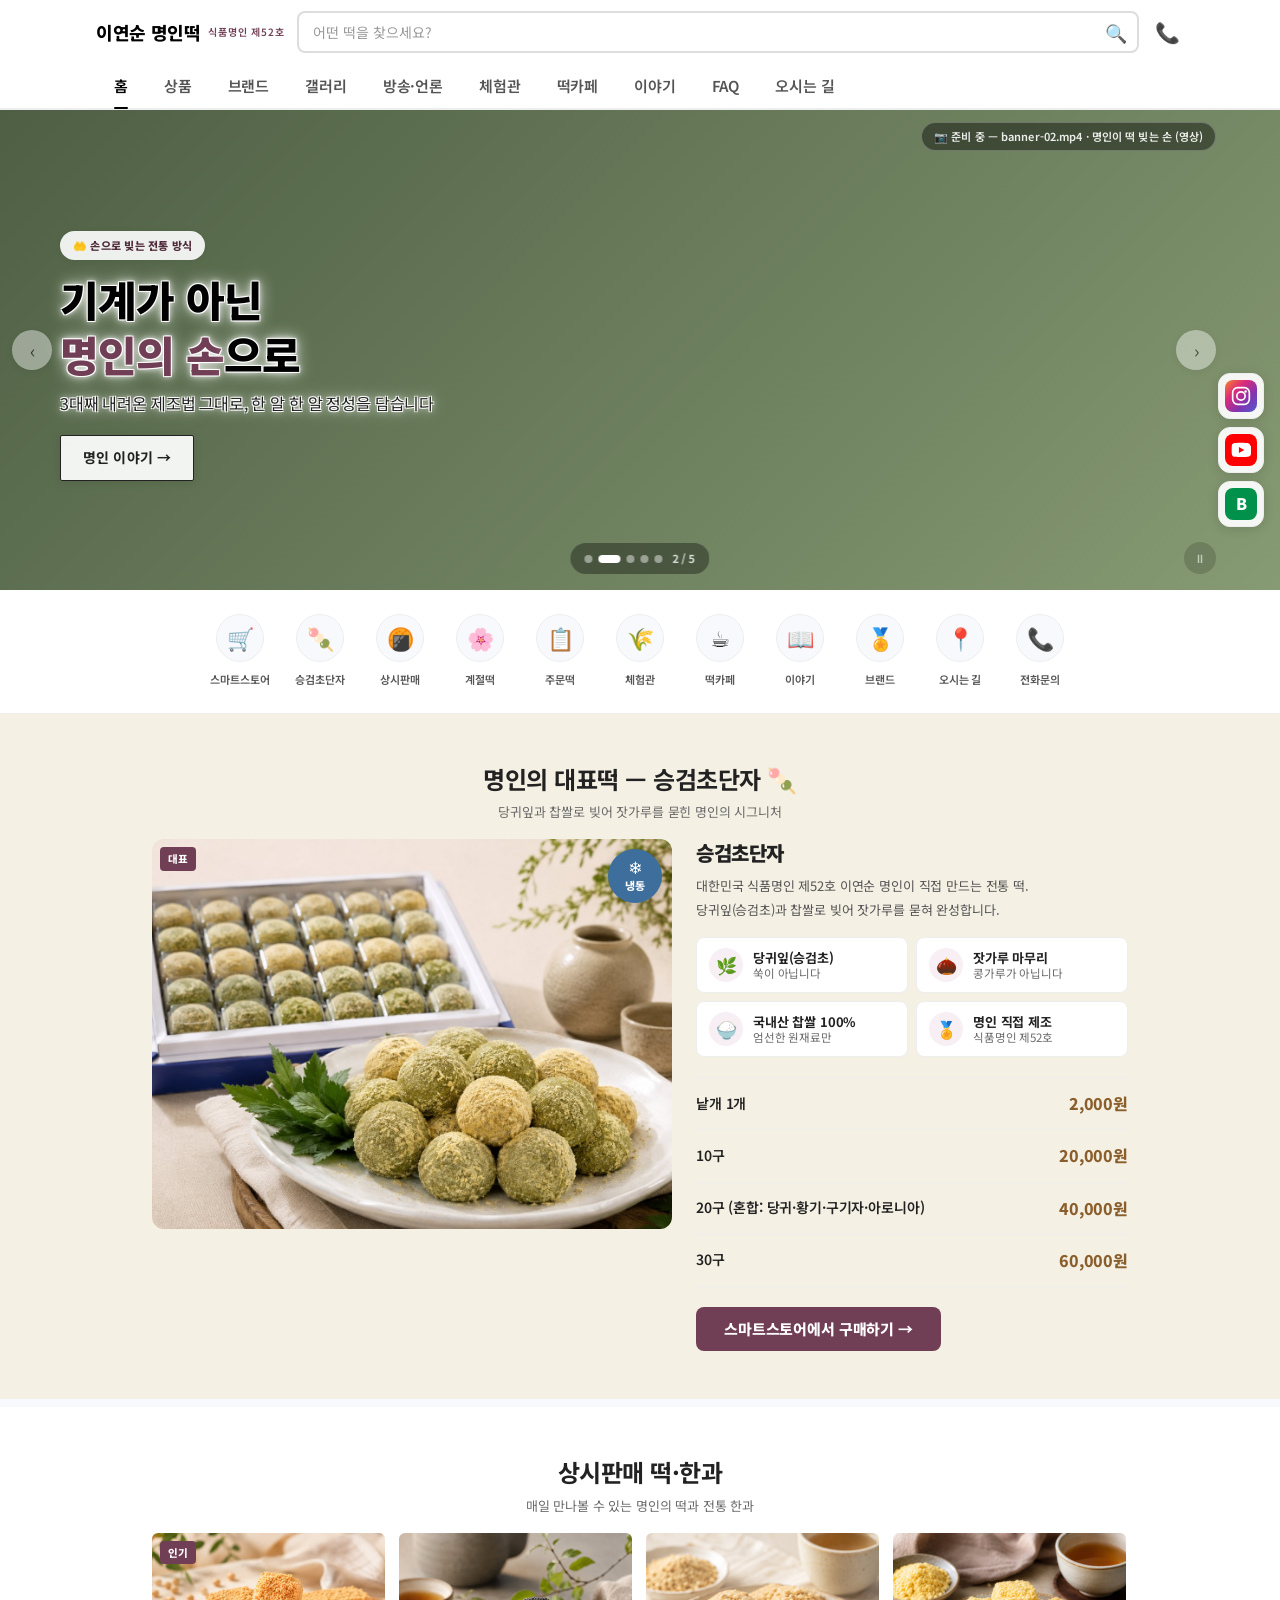
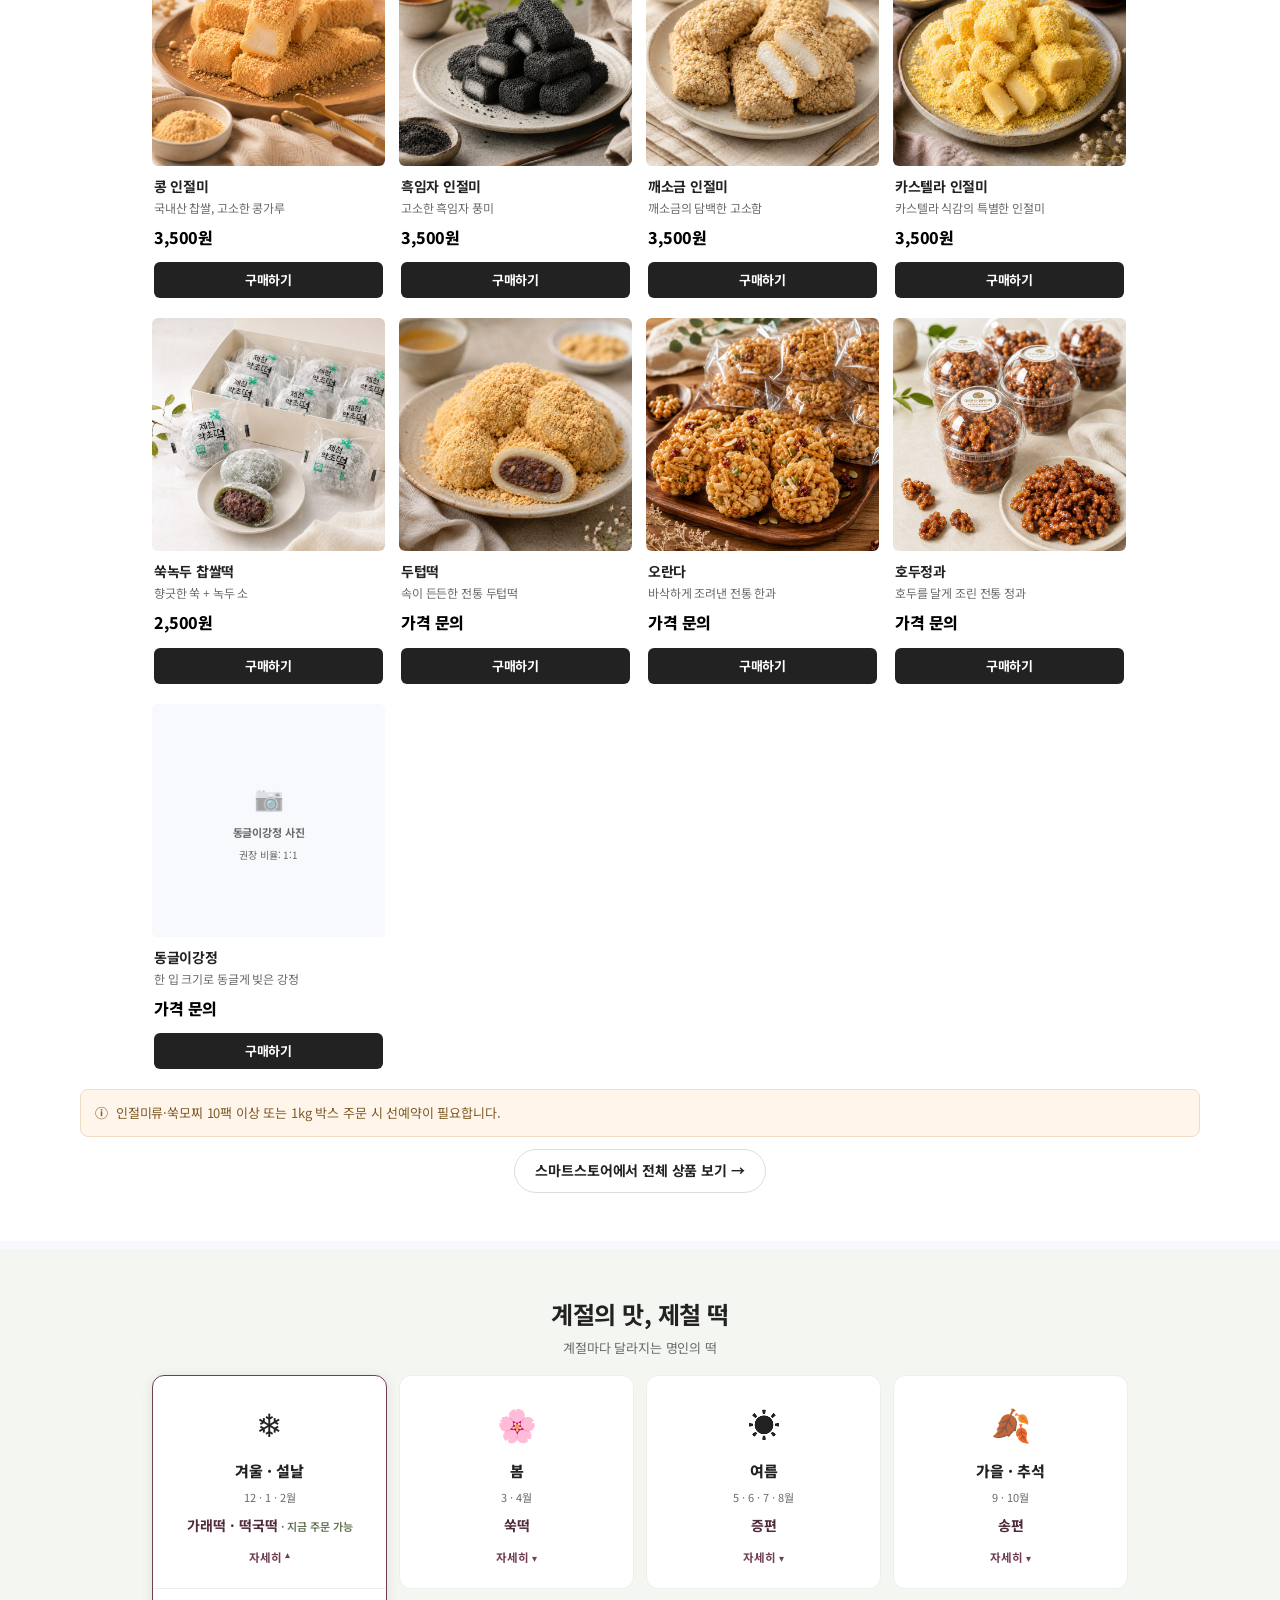
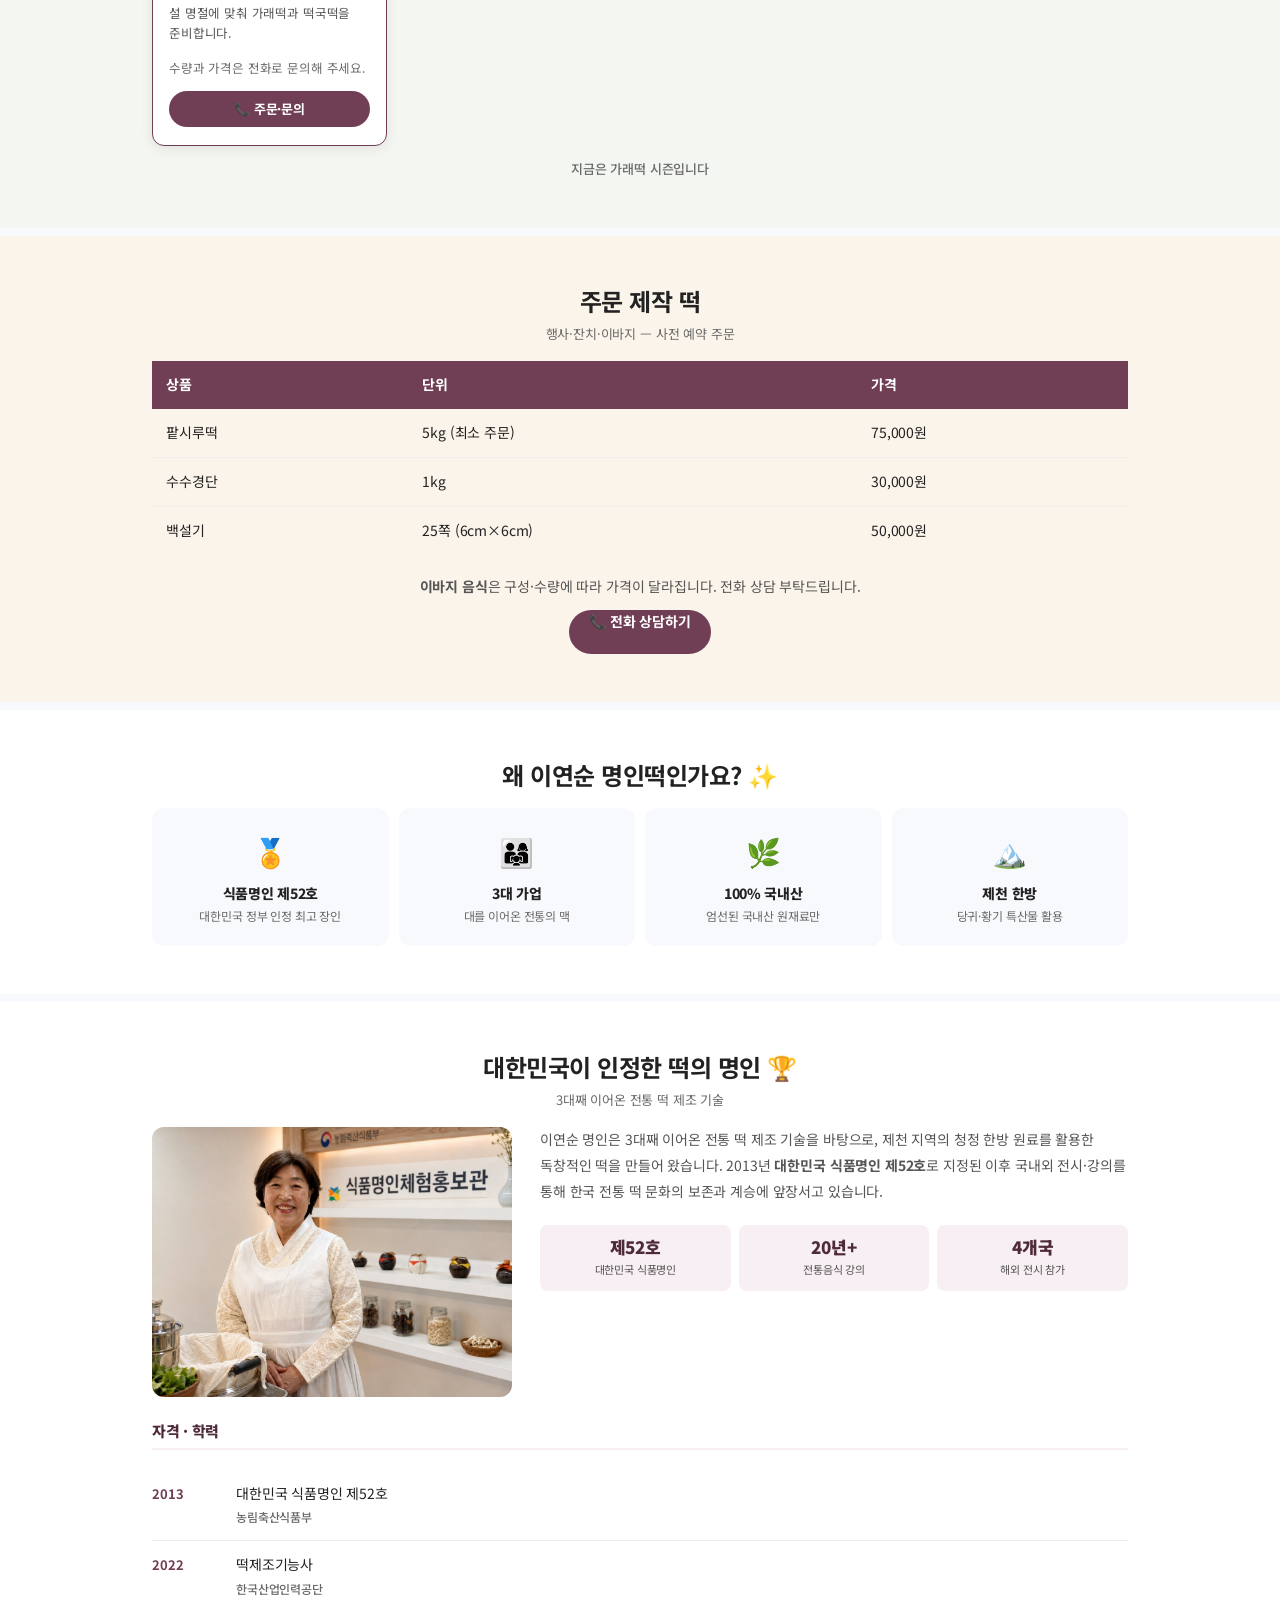
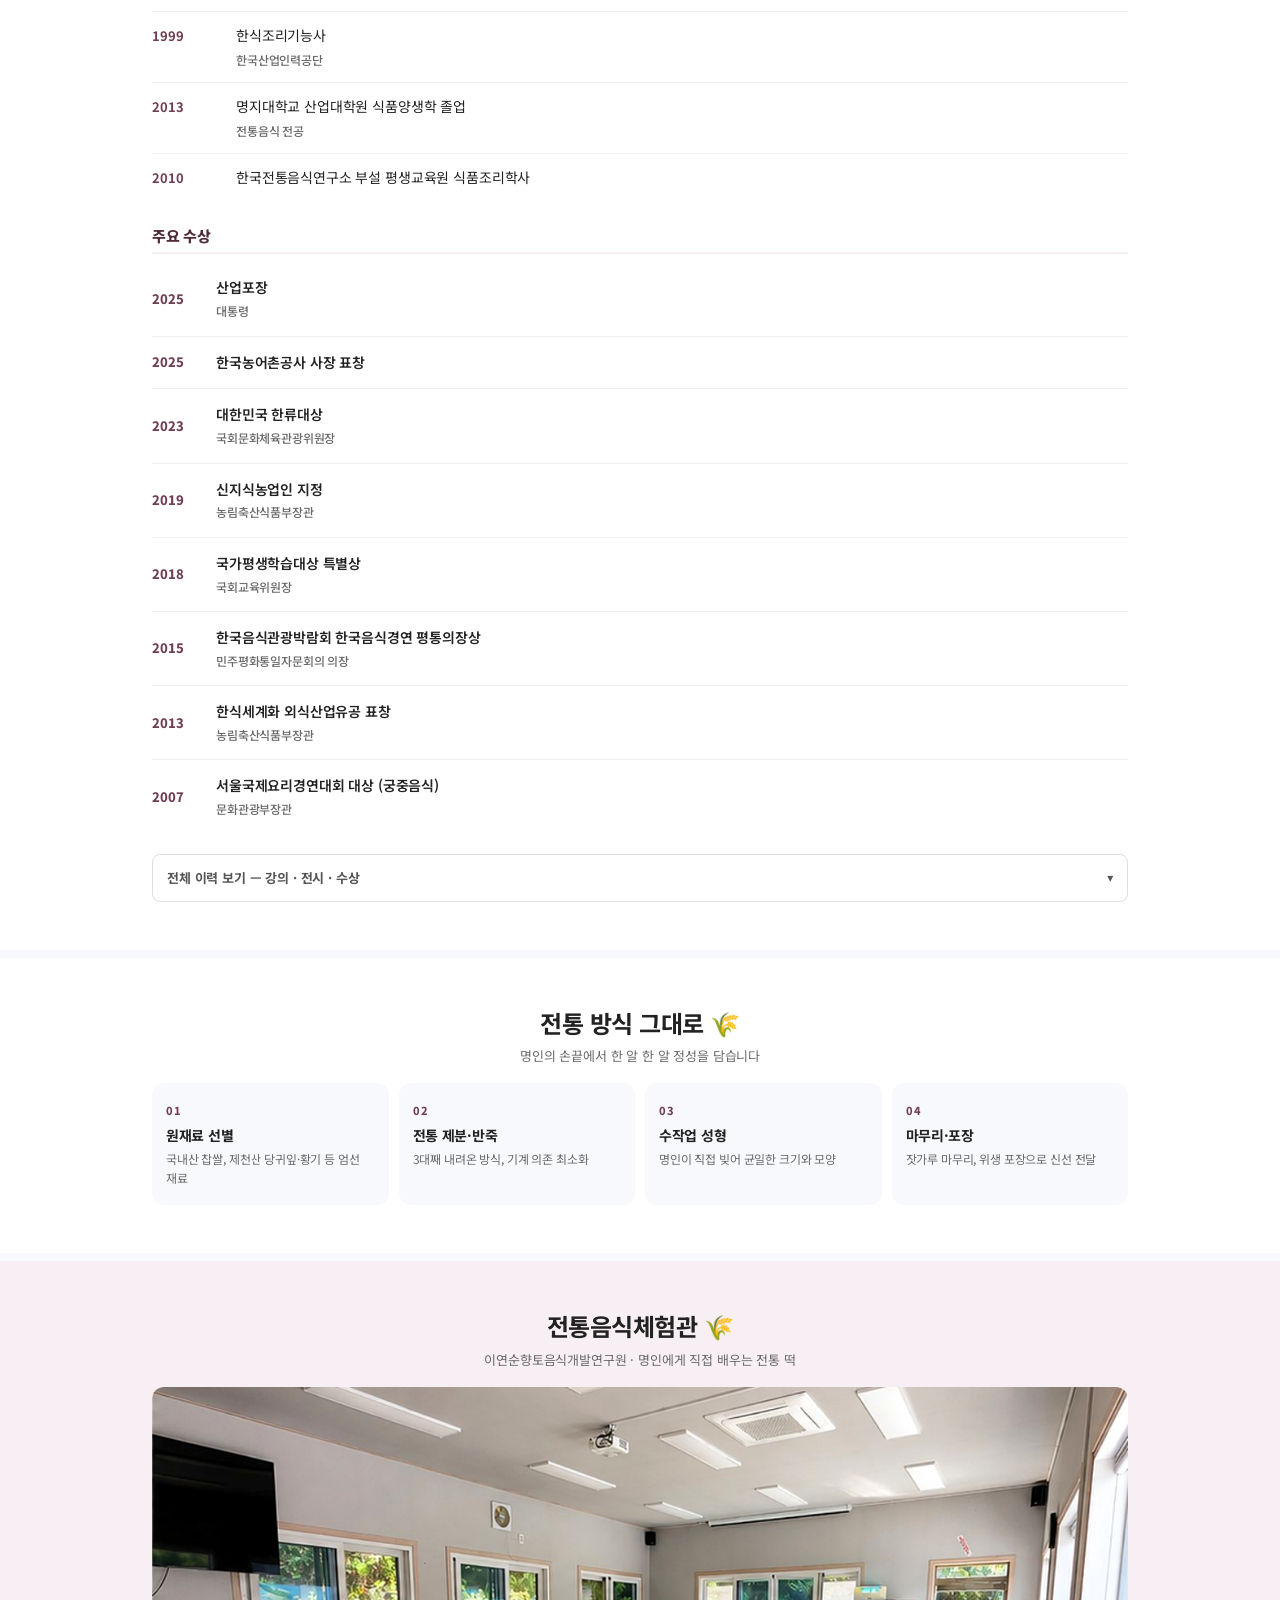
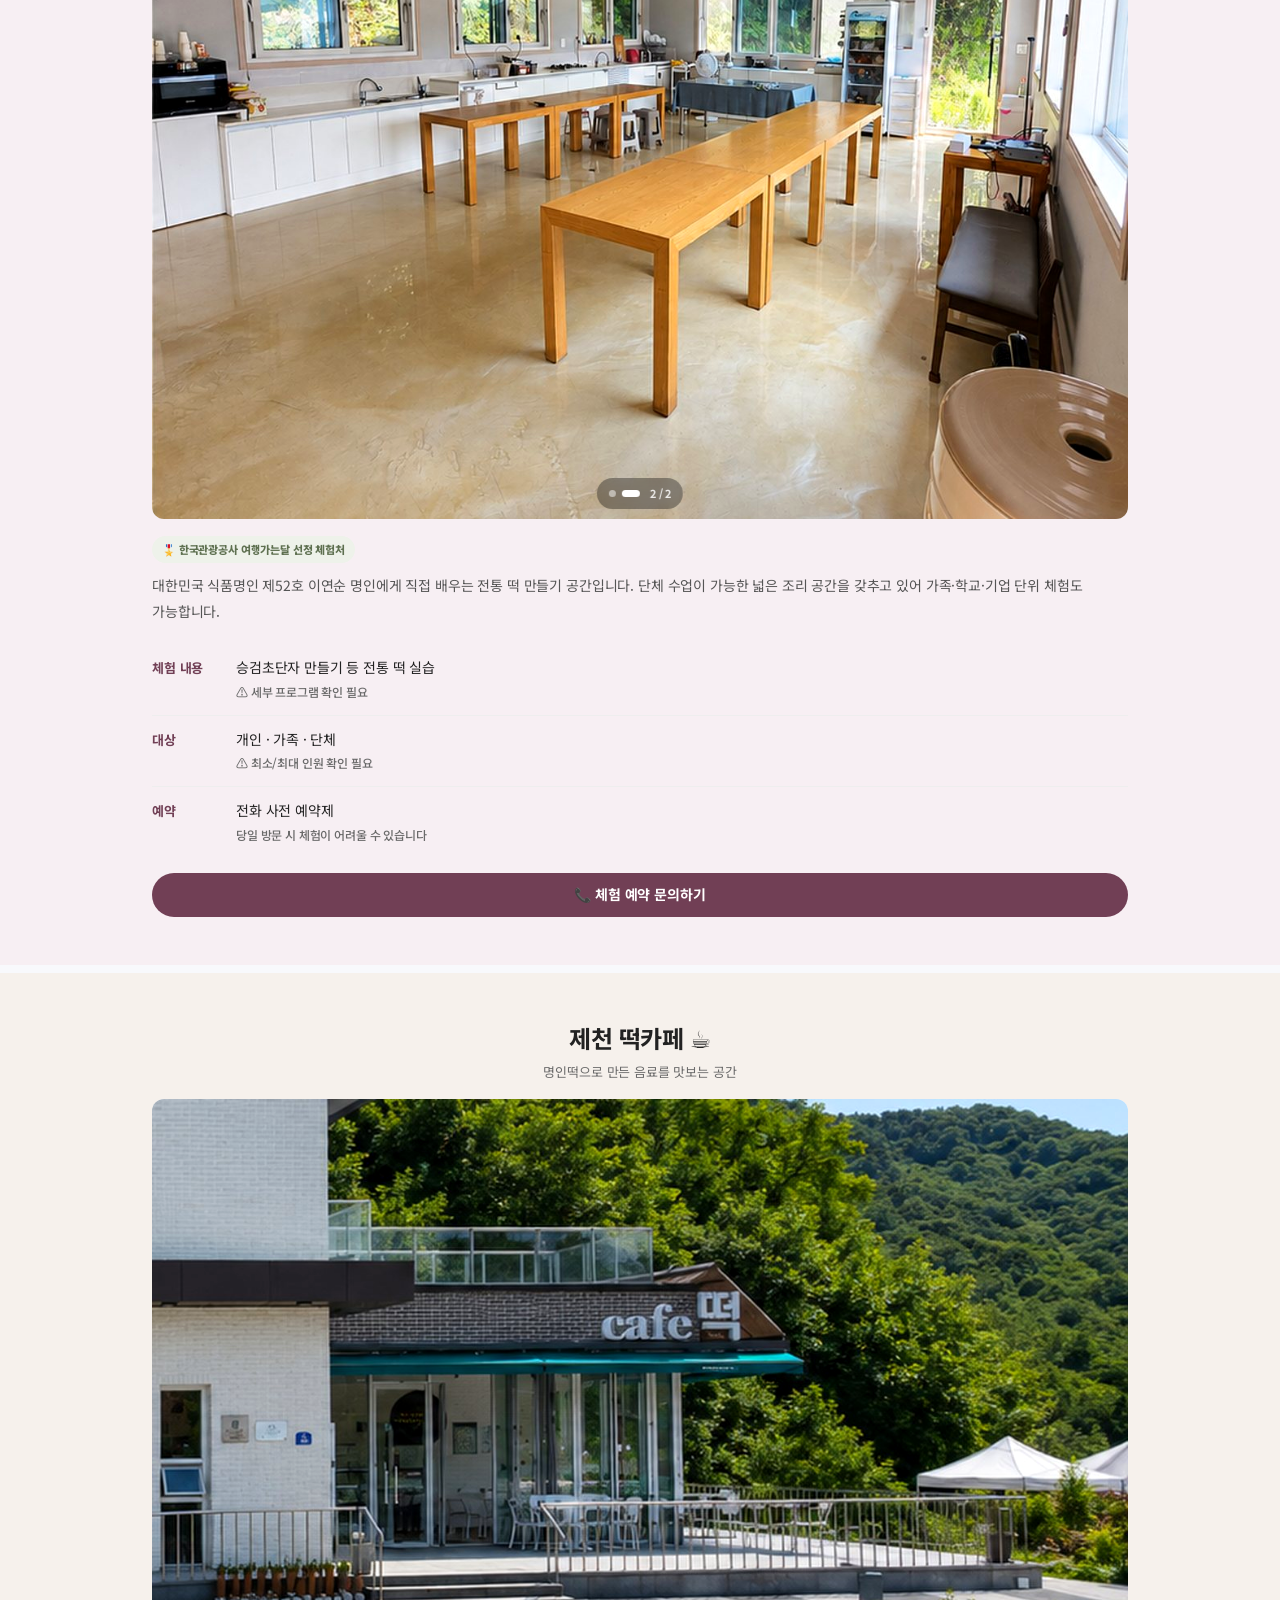
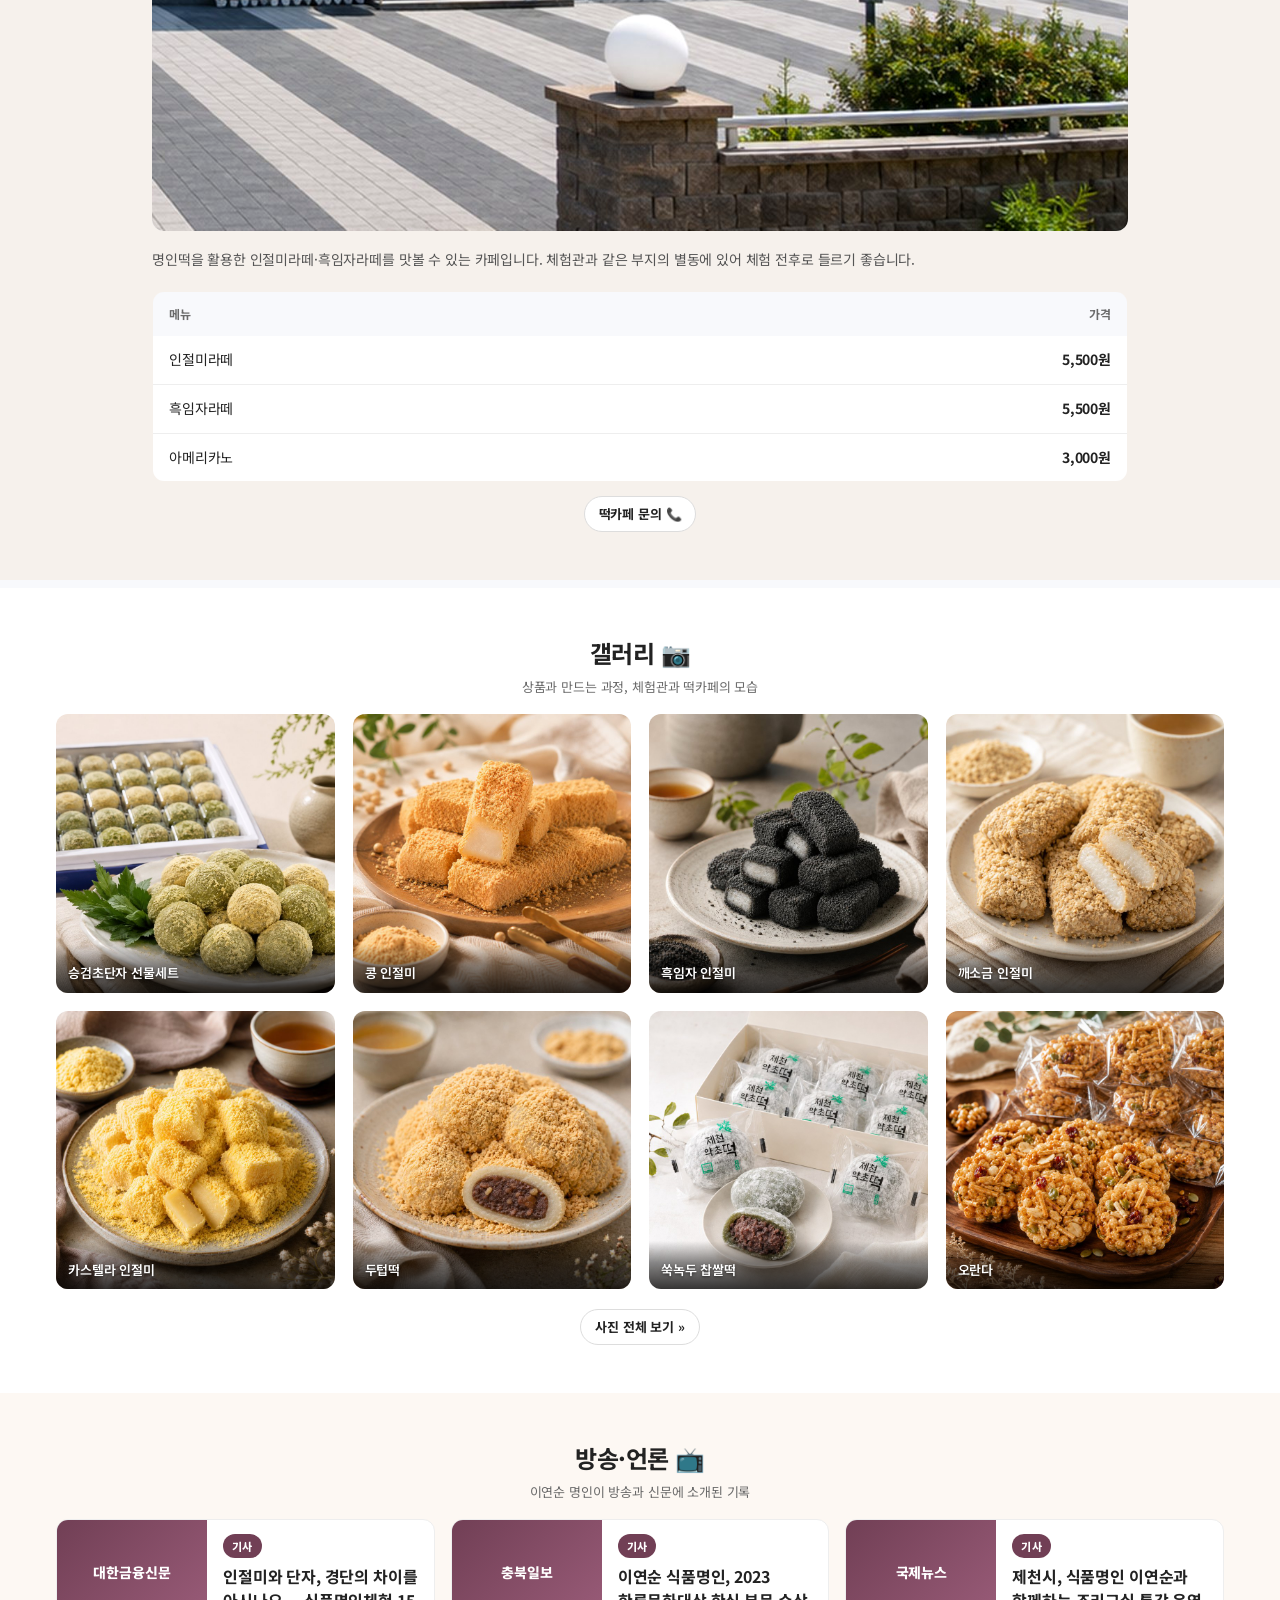
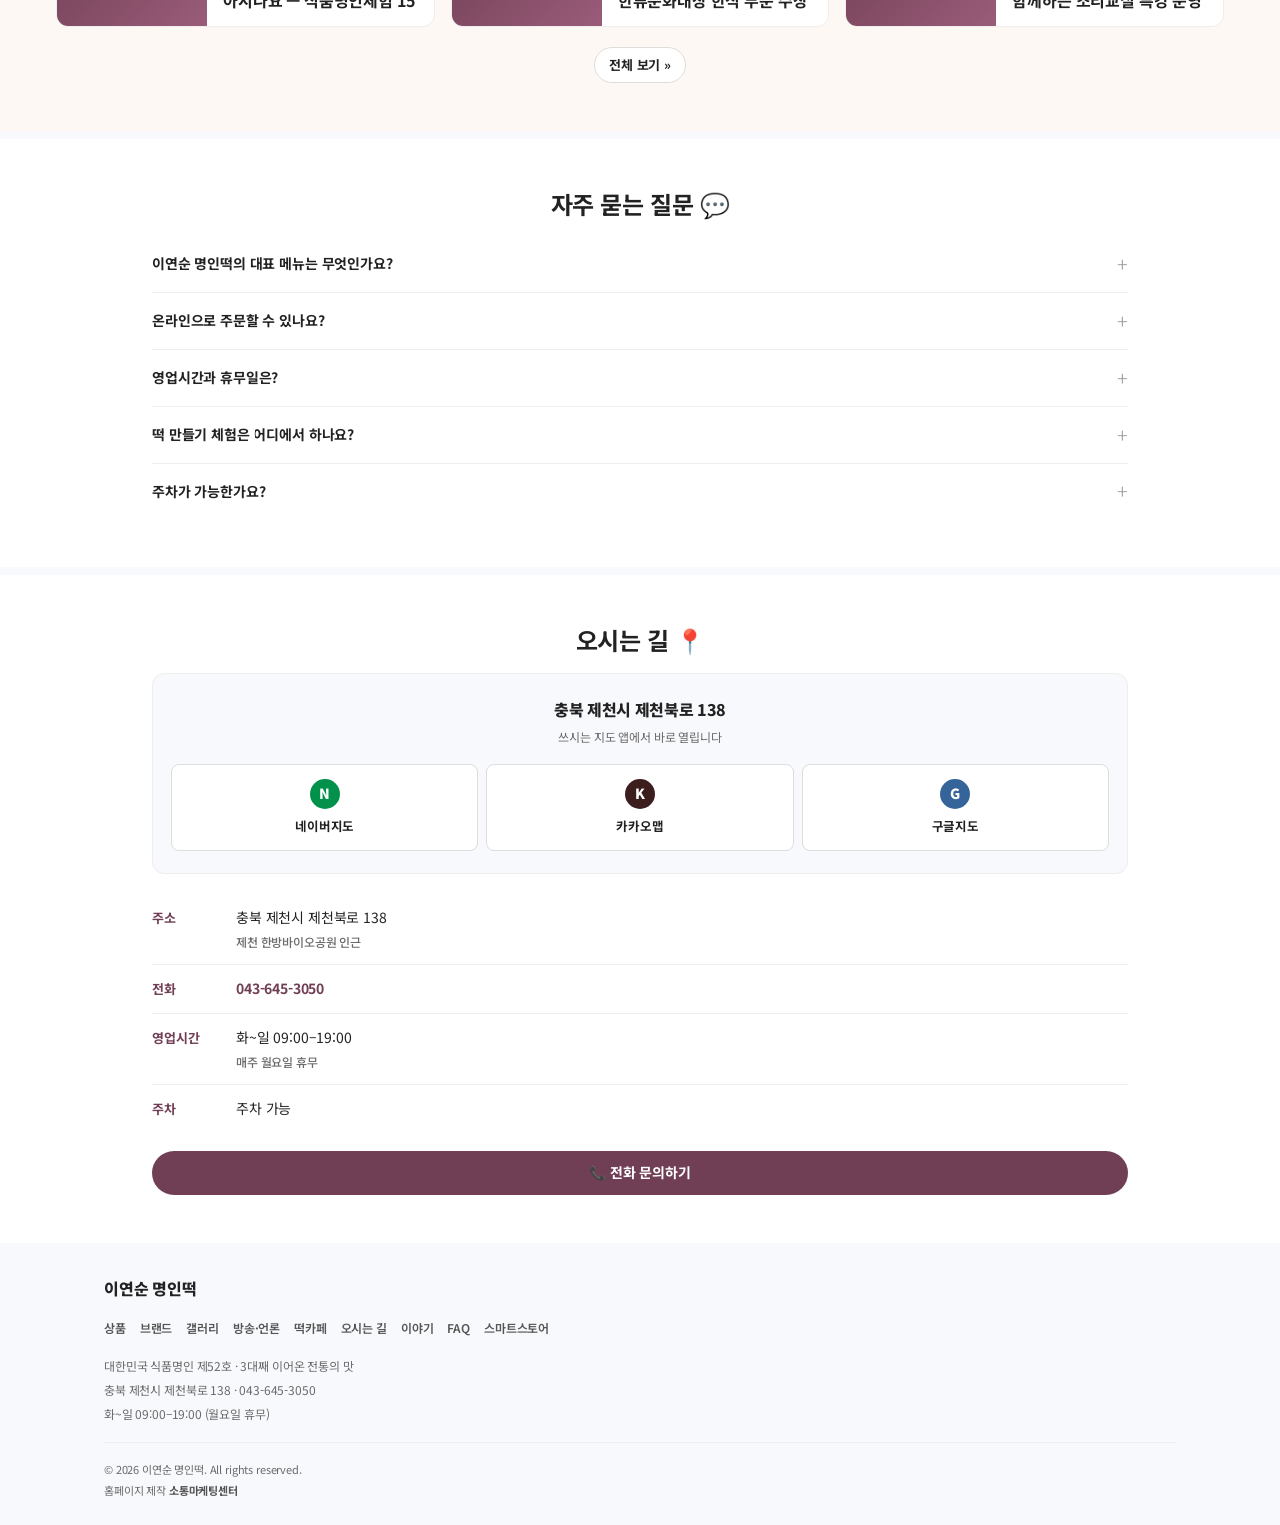
==== commit e4d1ee74: "연락처 통일 - 0507 안심번호에서 매장 대표번호 043-645-3050 으로 (29곳)" ====
--- a/index.html
+++ b/index.html
@@ -53,7 +53,7 @@
     "alternateName": "이연순명인떡",
     "description": "대한민국 식품명인 제52호 이연순 명인이 3대째 이어온 전통 방식으로 만드는 프리미엄 한국 전통 떡.",
     "image": "https://myeongin-tteok.com/assets/images/og-cover.jpg",
-    "telephone": "0507-1457-3051",
+    "telephone": "043-645-3050",
     "address": {
       "@type": "PostalAddress",
       "streetAddress": "제천북로 138",
@@ -205,7 +205,7 @@
 
       <div class="header__right">
         <button class="search-toggle" id="searchToggle" aria-label="검색 열기">🔍</button>
-        <a href="tel:050714573051" aria-label="전화 걸기" style="font-size:20px; padding:4px;">📞</a>
+        <a href="tel:0436453050" aria-label="전화 걸기" style="font-size:20px; padding:4px;">📞</a>
       </div>
     </div>
 
@@ -278,7 +278,7 @@
     <a href="#" class="drawer__link store-link" target="_blank" rel="noopener"><span>스마트스토어</span><span>↗</span></a>
     <div class="drawer__meta">
       <p>📍 충북 제천시 제천북로 138</p>
-      <p>📞 0507-1457-3051</p>
+      <p>📞 043-645-3050</p>
       <p>🕘 화~일 09:00–19:00 (월 휴무)</p>
     </div>
   </div>
@@ -419,7 +419,7 @@
           <div class="icon-item__img">📍</div>
           <span class="icon-item__label">오시는 길</span>
         </a>
-        <a href="tel:050714573051" class="icon-item">
+        <a href="tel:0436453050" class="icon-item">
           <div class="icon-item__img">📞</div>
           <span class="icon-item__label">전화문의</span>
         </a>
@@ -644,7 +644,7 @@
           <div class="season-card__detail" id="season-winter" hidden>
             <p>설 명절에 맞춰 가래떡과 떡국떡을 준비합니다.</p>
             <p class="season-card__note">수량과 가격은 전화로 문의해 주세요.</p>
-            <a href="tel:050714573051" class="btn btn--accent btn--sm btn--full btn--round">📞 주문·문의</a>
+            <a href="tel:0436453050" class="btn btn--accent btn--sm btn--full btn--round">📞 주문·문의</a>
           </div>
         </div>
 
@@ -660,7 +660,7 @@
           <div class="season-card__detail" id="season-spring" hidden>
             <p>봄에 올라온 쑥으로 빚습니다.</p>
             <p class="season-card__note">수량과 가격은 전화로 문의해 주세요.</p>
-            <a href="tel:050714573051" class="btn btn--accent btn--sm btn--full btn--round">📞 주문·문의</a>
+            <a href="tel:0436453050" class="btn btn--accent btn--sm btn--full btn--round">📞 주문·문의</a>
           </div>
         </div>
 
@@ -676,7 +676,7 @@
           <div class="season-card__detail" id="season-summer" hidden>
             <p>더운 계절에 맞춰 발효시켜 만드는 증편입니다.</p>
             <p class="season-card__note">수량과 가격은 전화로 문의해 주세요.</p>
-            <a href="tel:050714573051" class="btn btn--accent btn--sm btn--full btn--round">📞 주문·문의</a>
+            <a href="tel:0436453050" class="btn btn--accent btn--sm btn--full btn--round">📞 주문·문의</a>
           </div>
         </div>
 
@@ -692,7 +692,7 @@
           <div class="season-card__detail" id="season-autumn" hidden>
             <p>추석에 맞춰 송편을 준비합니다.</p>
             <p class="season-card__note">수량과 가격은 전화로 문의해 주세요.</p>
-            <a href="tel:050714573051" class="btn btn--accent btn--sm btn--full btn--round">📞 주문·문의</a>
+            <a href="tel:0436453050" class="btn btn--accent btn--sm btn--full btn--round">📞 주문·문의</a>
           </div>
         </div>
 
@@ -724,7 +724,7 @@
 
       <div class="order-notice reveal">
         <p><strong>이바지 음식</strong>은 구성·수량에 따라 가격이 달라집니다. 전화 상담 부탁드립니다.</p>
-        <a href="tel:050714573051" class="btn btn--accent btn--round">📞 전화 상담하기</a>
+        <a href="tel:0436453050" class="btn btn--accent btn--round">📞 전화 상담하기</a>
       </div>
     </section>
 
@@ -954,7 +954,7 @@
         </div>
 
         <div style="margin-top:16px;">
-          <a href="tel:050714573051" class="btn btn--accent btn--full btn--round">📞 체험 예약 문의하기</a>
+          <a href="tel:0436453050" class="btn btn--accent btn--full btn--round">📞 체험 예약 문의하기</a>
         </div>
       </div>
     </section>
@@ -990,7 +990,7 @@
         </table>
 
         <div style="margin-top:14px; text-align:center;">
-          <a href="tel:050714573051" class="btn btn--ghost btn--sm btn--round">떡카페 문의 📞</a>
+          <a href="tel:0436453050" class="btn btn--ghost btn--sm btn--round">떡카페 문의 📞</a>
         </div>
       </div>
     </section>
@@ -1099,7 +1099,7 @@
           </div>
           <div class="detail-row">
             <span class="detail-label">전화</span>
-            <span class="detail-value"><a href="tel:050714573051" style="color:var(--accent); font-weight:700;">0507-1457-3051</a></span>
+            <span class="detail-value"><a href="tel:0436453050" style="color:var(--accent); font-weight:700;">043-645-3050</a></span>
           </div>
           <div class="detail-row">
             <span class="detail-label">영업시간</span>
@@ -1112,7 +1112,7 @@
         </div>
 
         <div style="margin-top:18px;">
-          <a href="tel:050714573051" class="btn btn--accent btn--full btn--round">📞 전화 문의하기</a>
+          <a href="tel:0436453050" class="btn btn--accent btn--full btn--round">📞 전화 문의하기</a>
         </div>
       </div>
     </section>
@@ -1136,7 +1136,7 @@
       </nav>
       <div class="footer__desc">
         <p>대한민국 식품명인 제52호 · 3대째 이어온 전통의 맛</p>
-        <p>충북 제천시 제천북로 138 · 0507-1457-3051</p>
+        <p>충북 제천시 제천북로 138 · 043-645-3050</p>
         <p>화~일 09:00–19:00 (월요일 휴무)</p>
       </div>
       <div class="footer__bottom">
@@ -1180,7 +1180,7 @@
       <span class="tabbar__icon">📷</span>
       <span>갤러리</span>
     </a>
-    <a href="tel:050714573051" class="tabbar__item">
+    <a href="tel:0436453050" class="tabbar__item">
       <span class="tabbar__icon">📞</span>
       <span>전화</span>
     </a>
@@ -1191,7 +1191,7 @@
   </nav>
 
   <!-- 스크립트 -->
-  <script src="assets/js/site-config.js?v=f7629b8f"></script>
+  <script src="assets/js/site-config.js?v=088473a4"></script>
   <script src="assets/js/main.js?v=8f913c50"></script>
   <script>
     (function () {
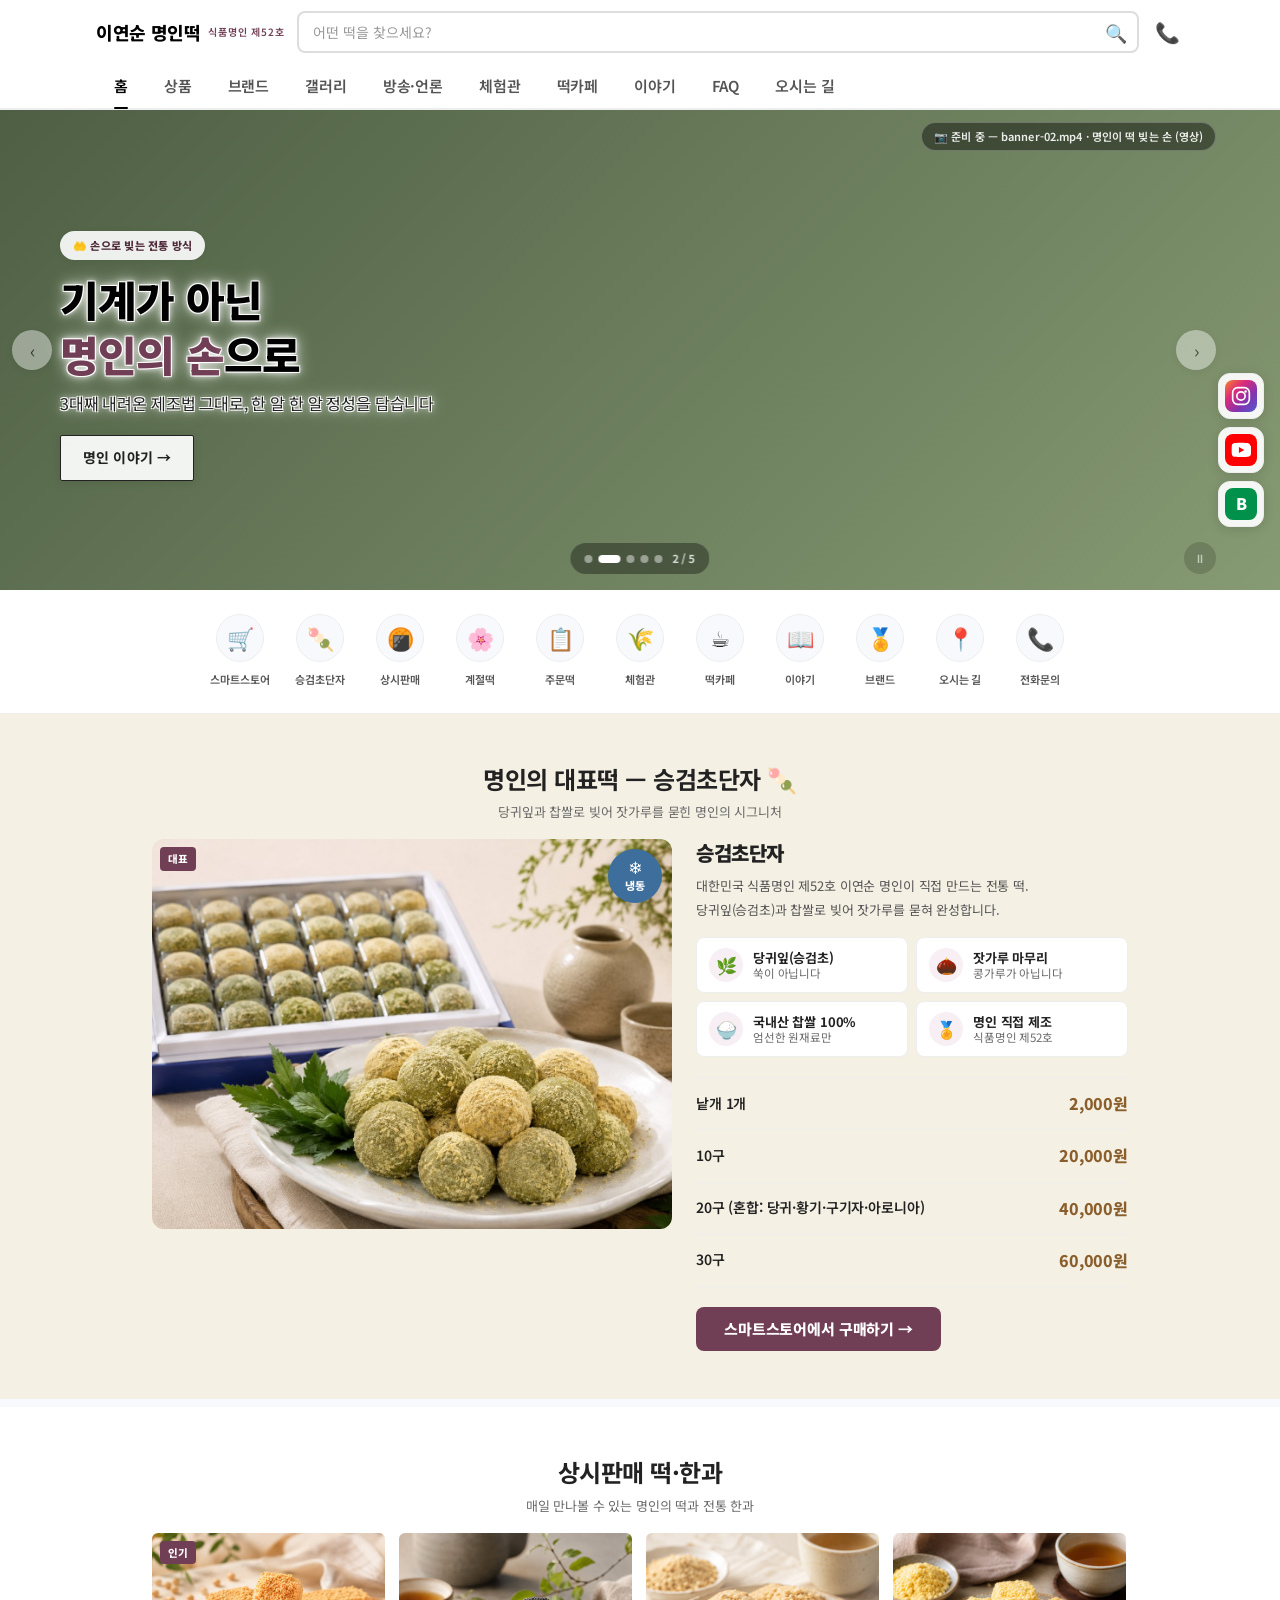
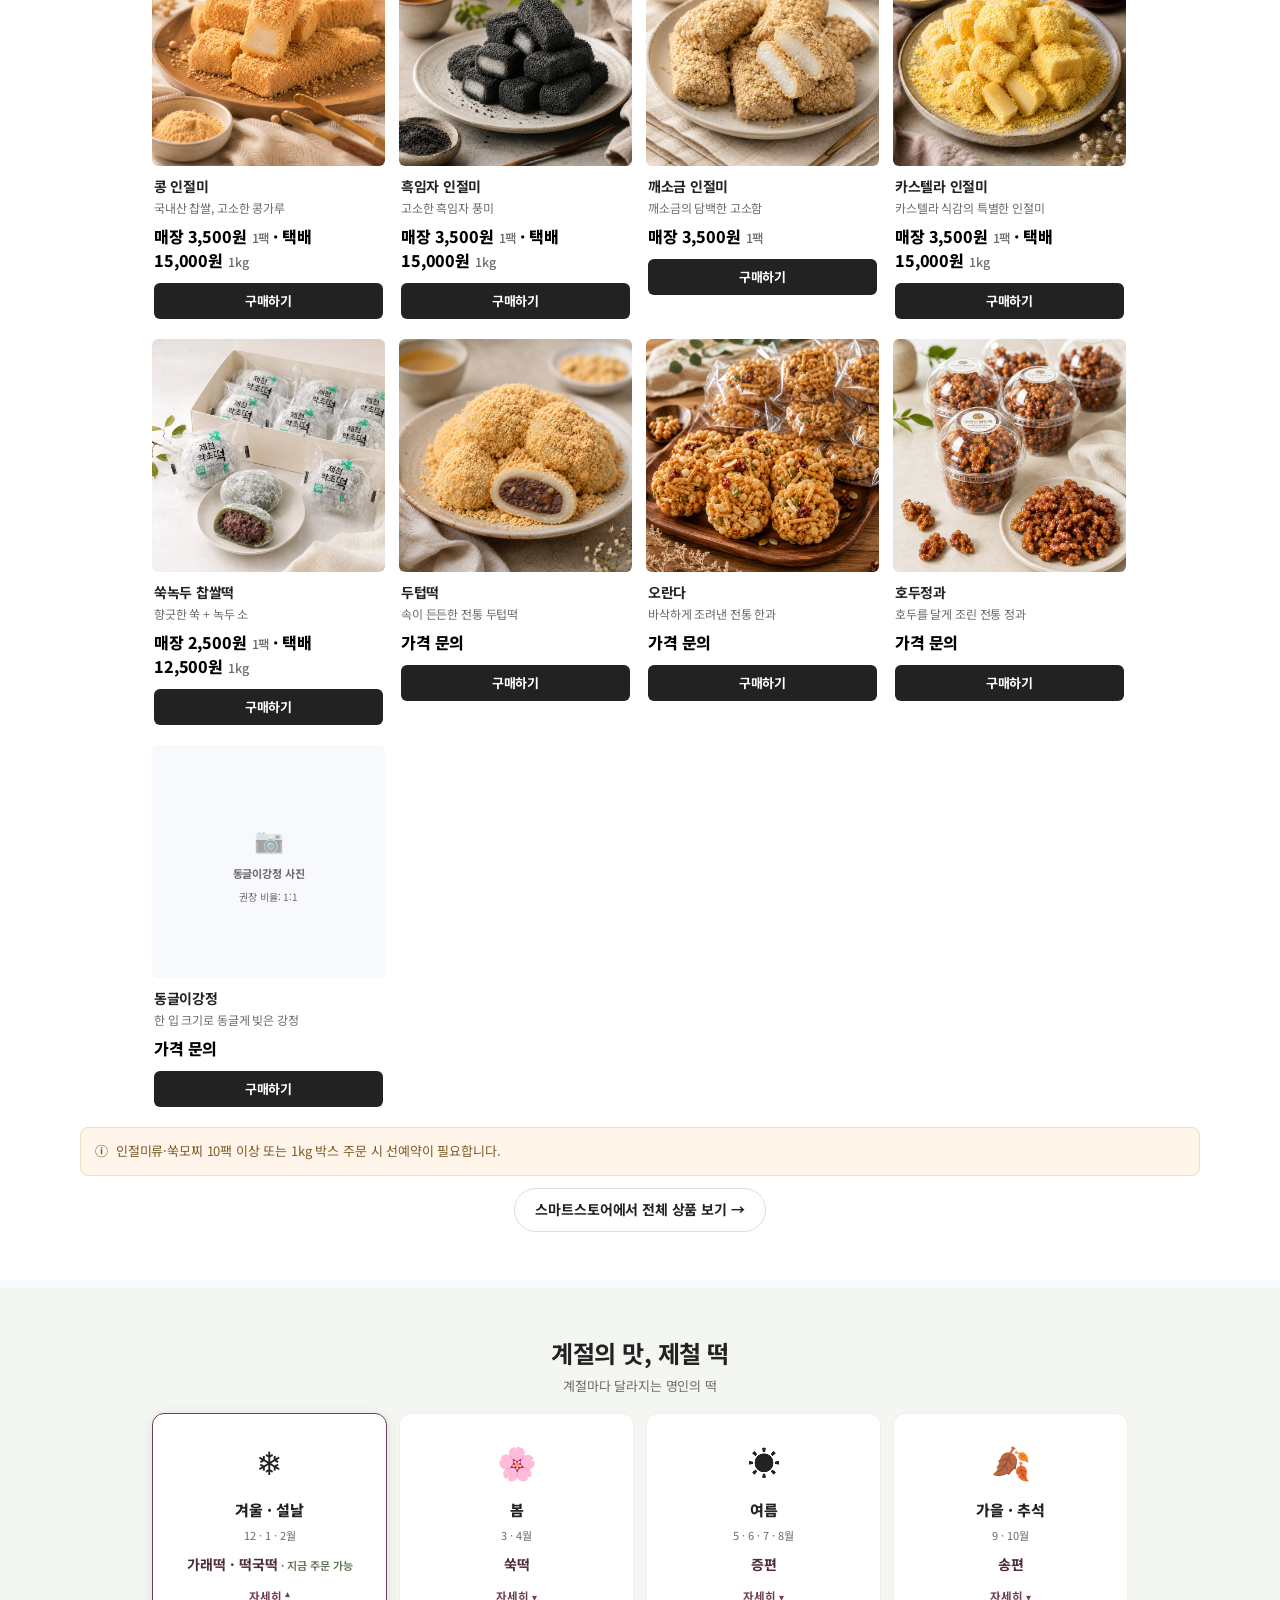
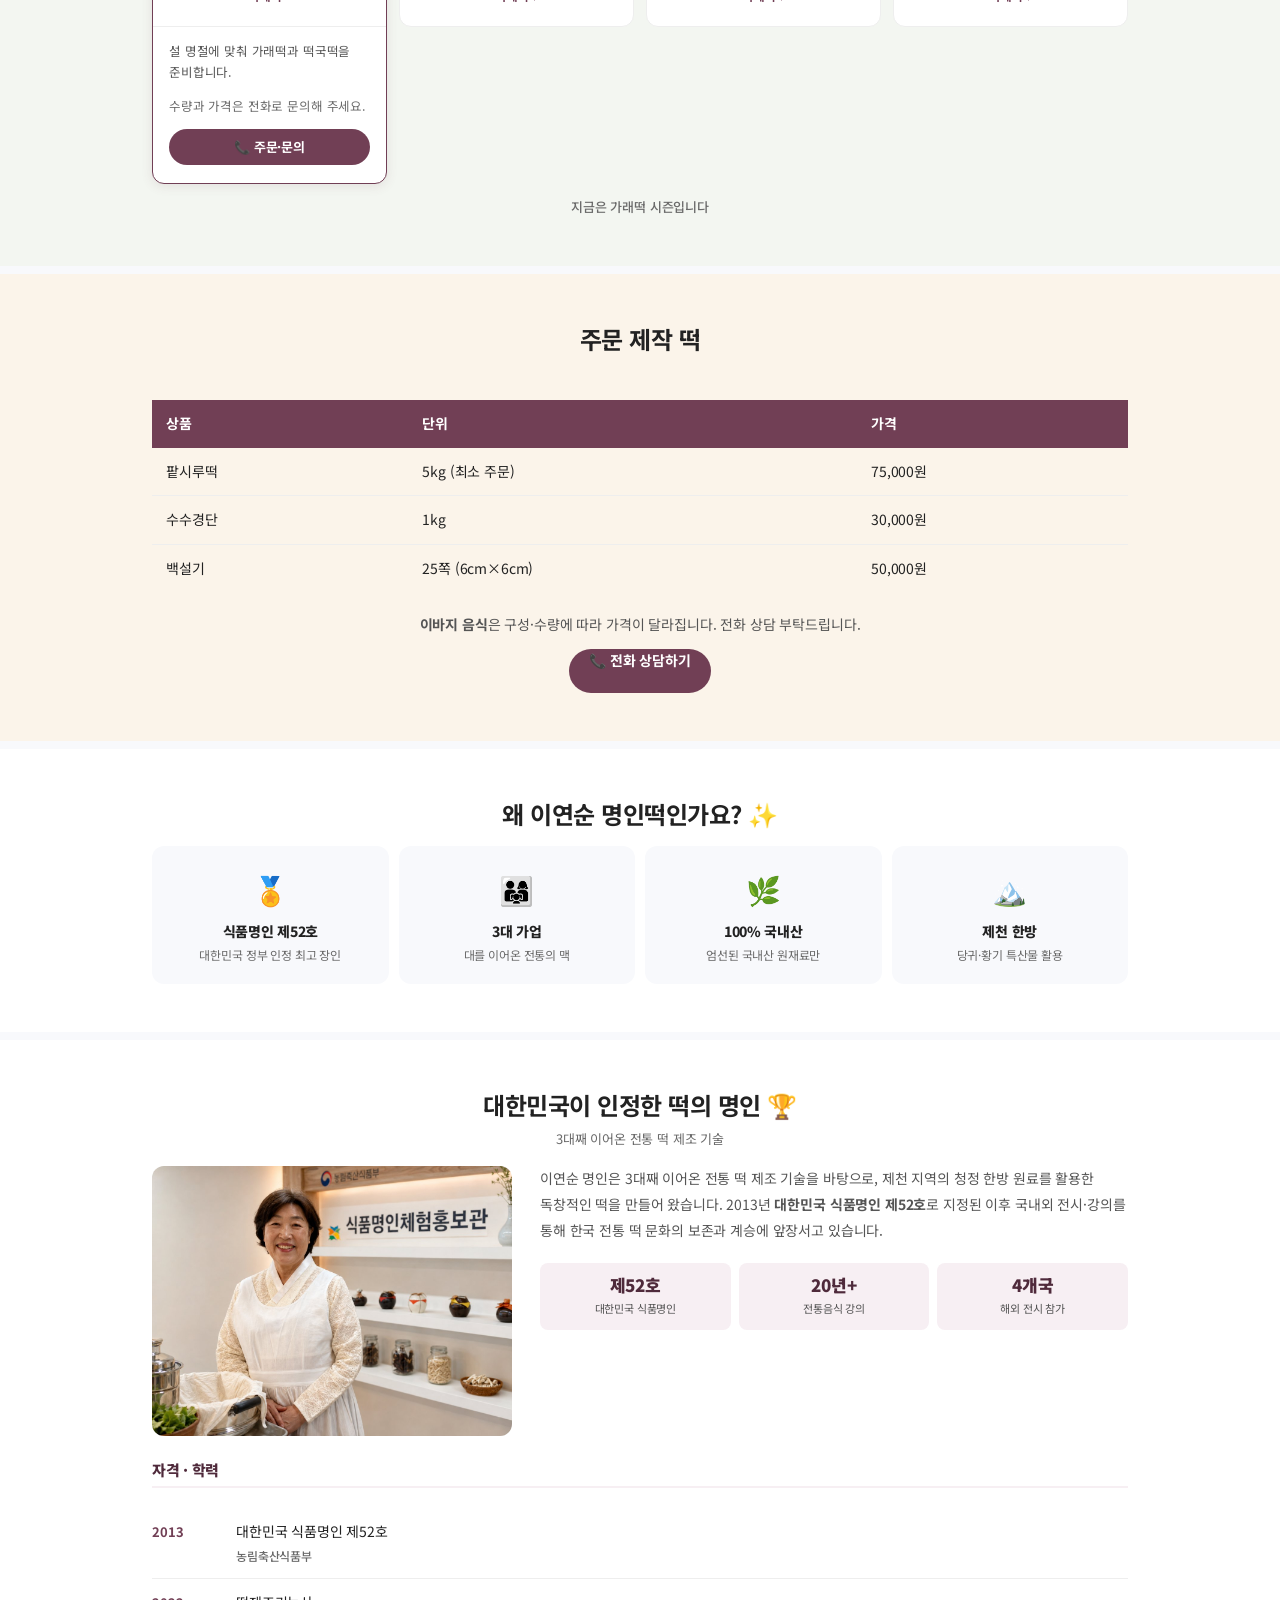
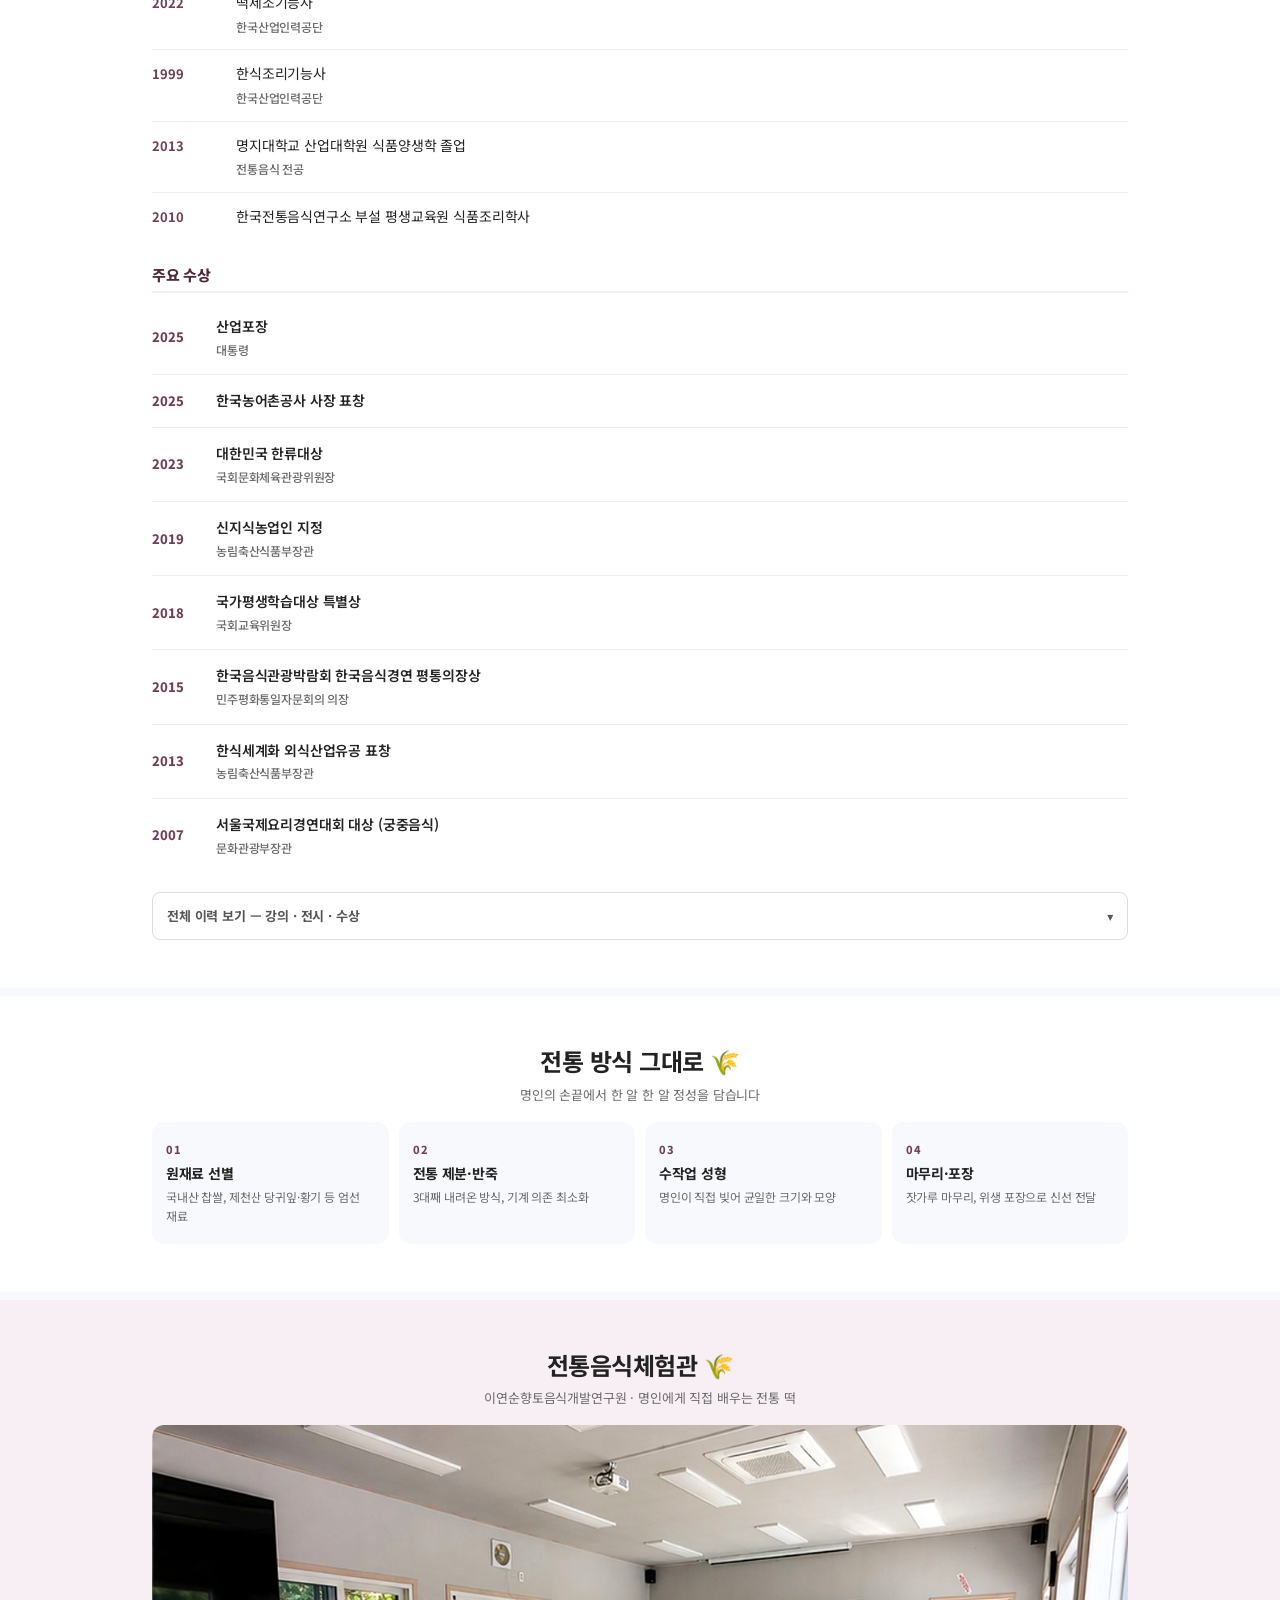
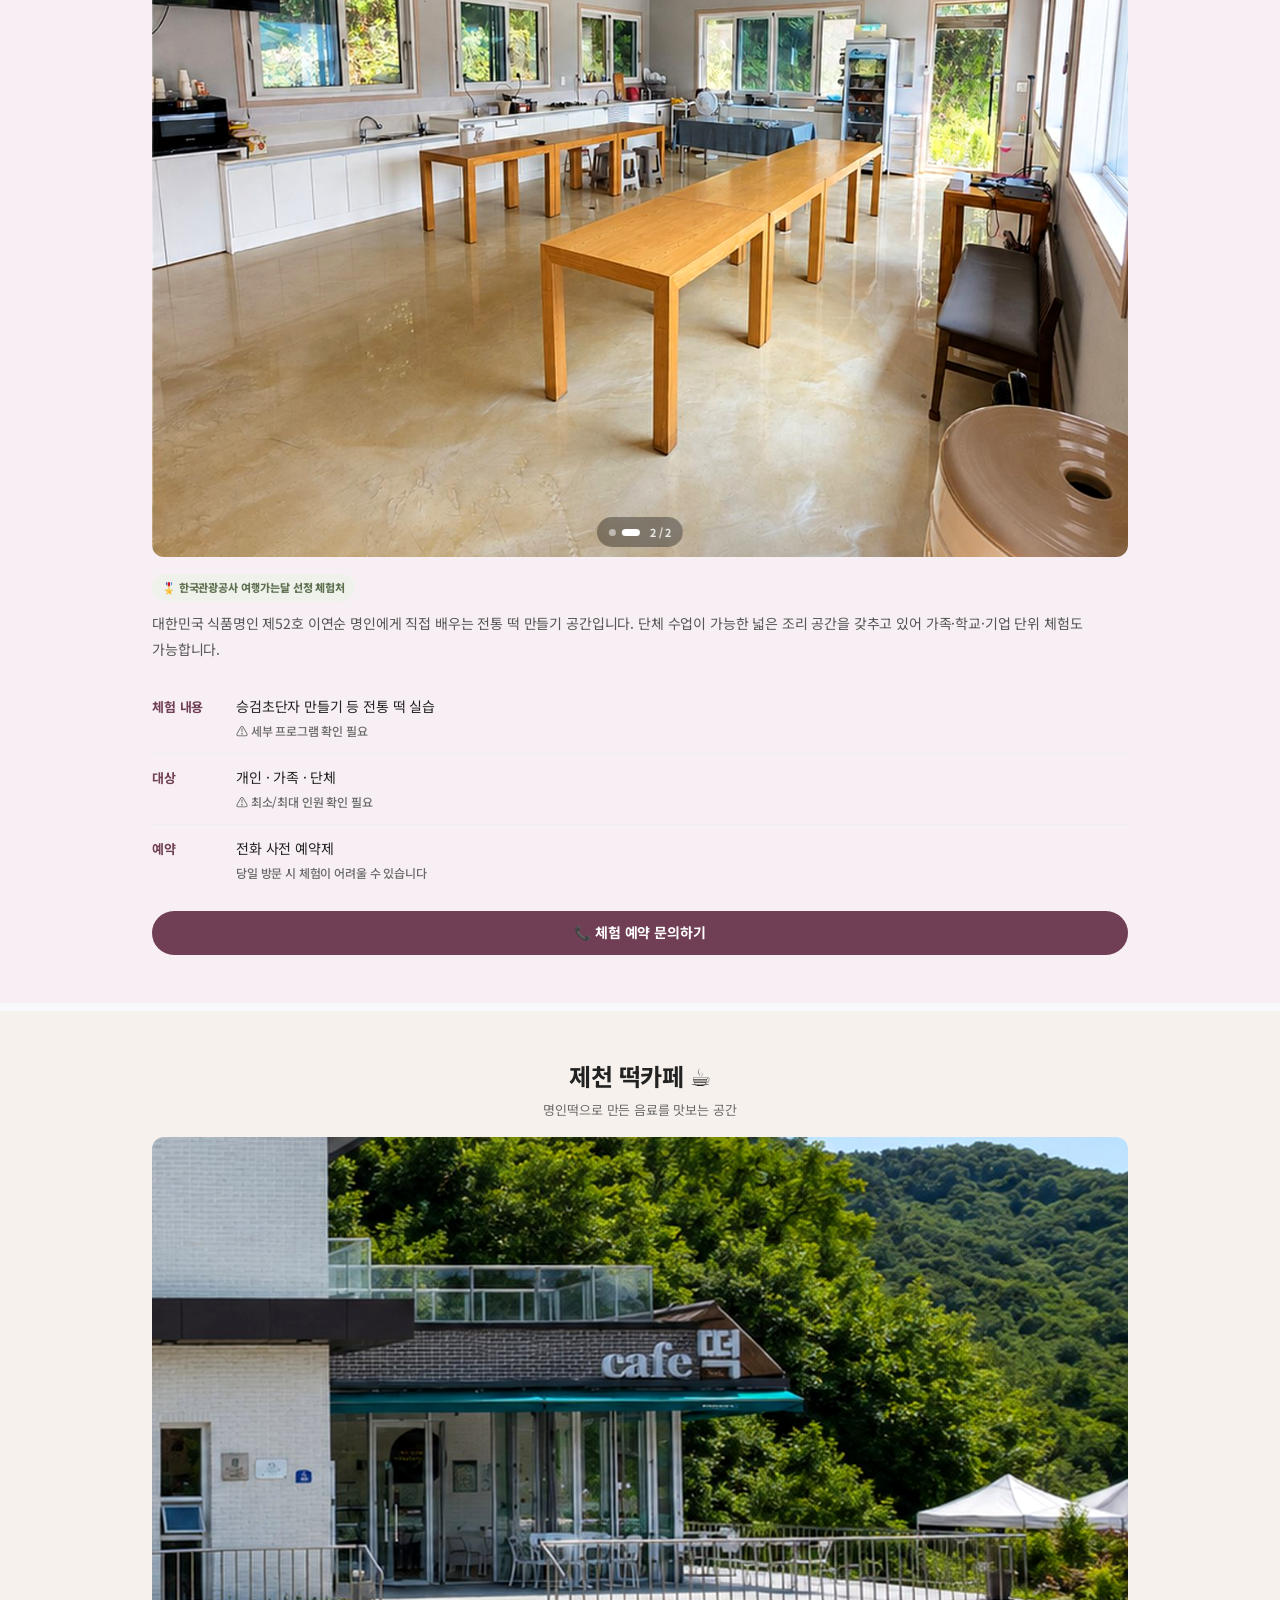
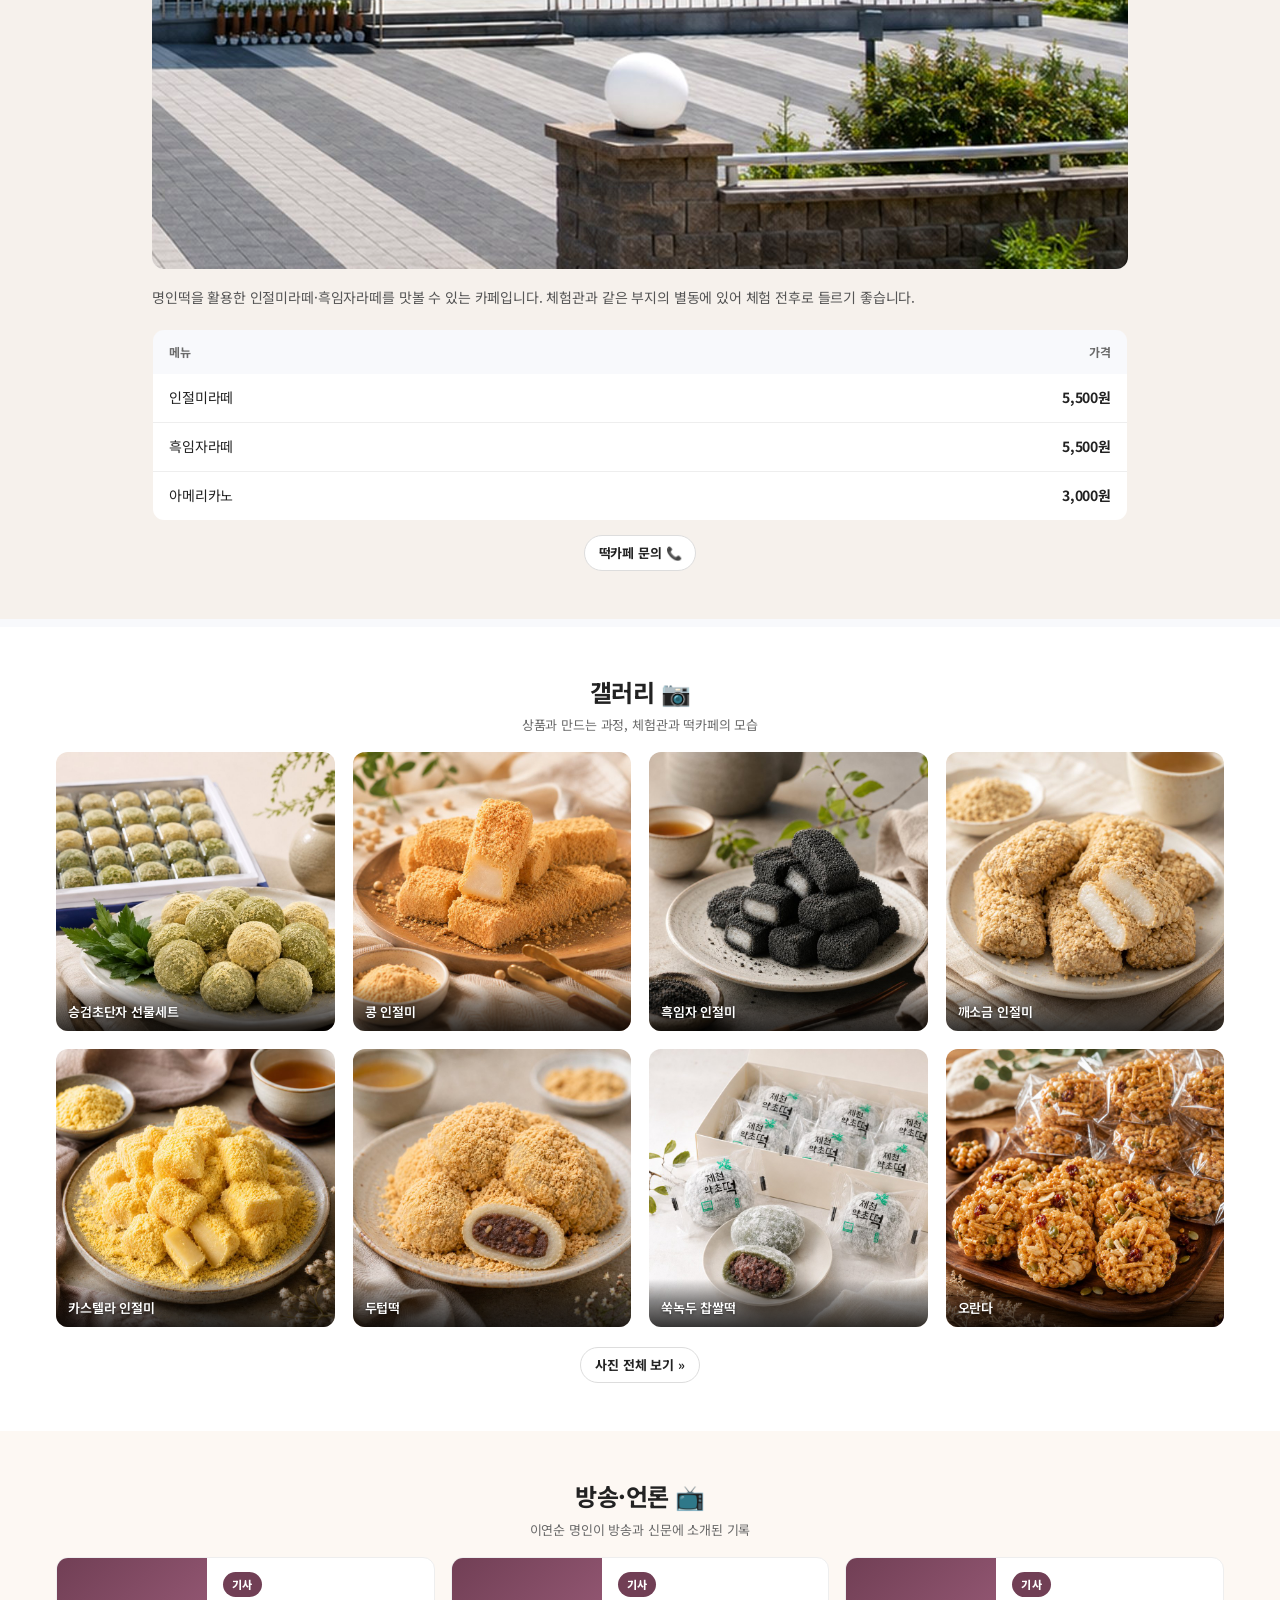
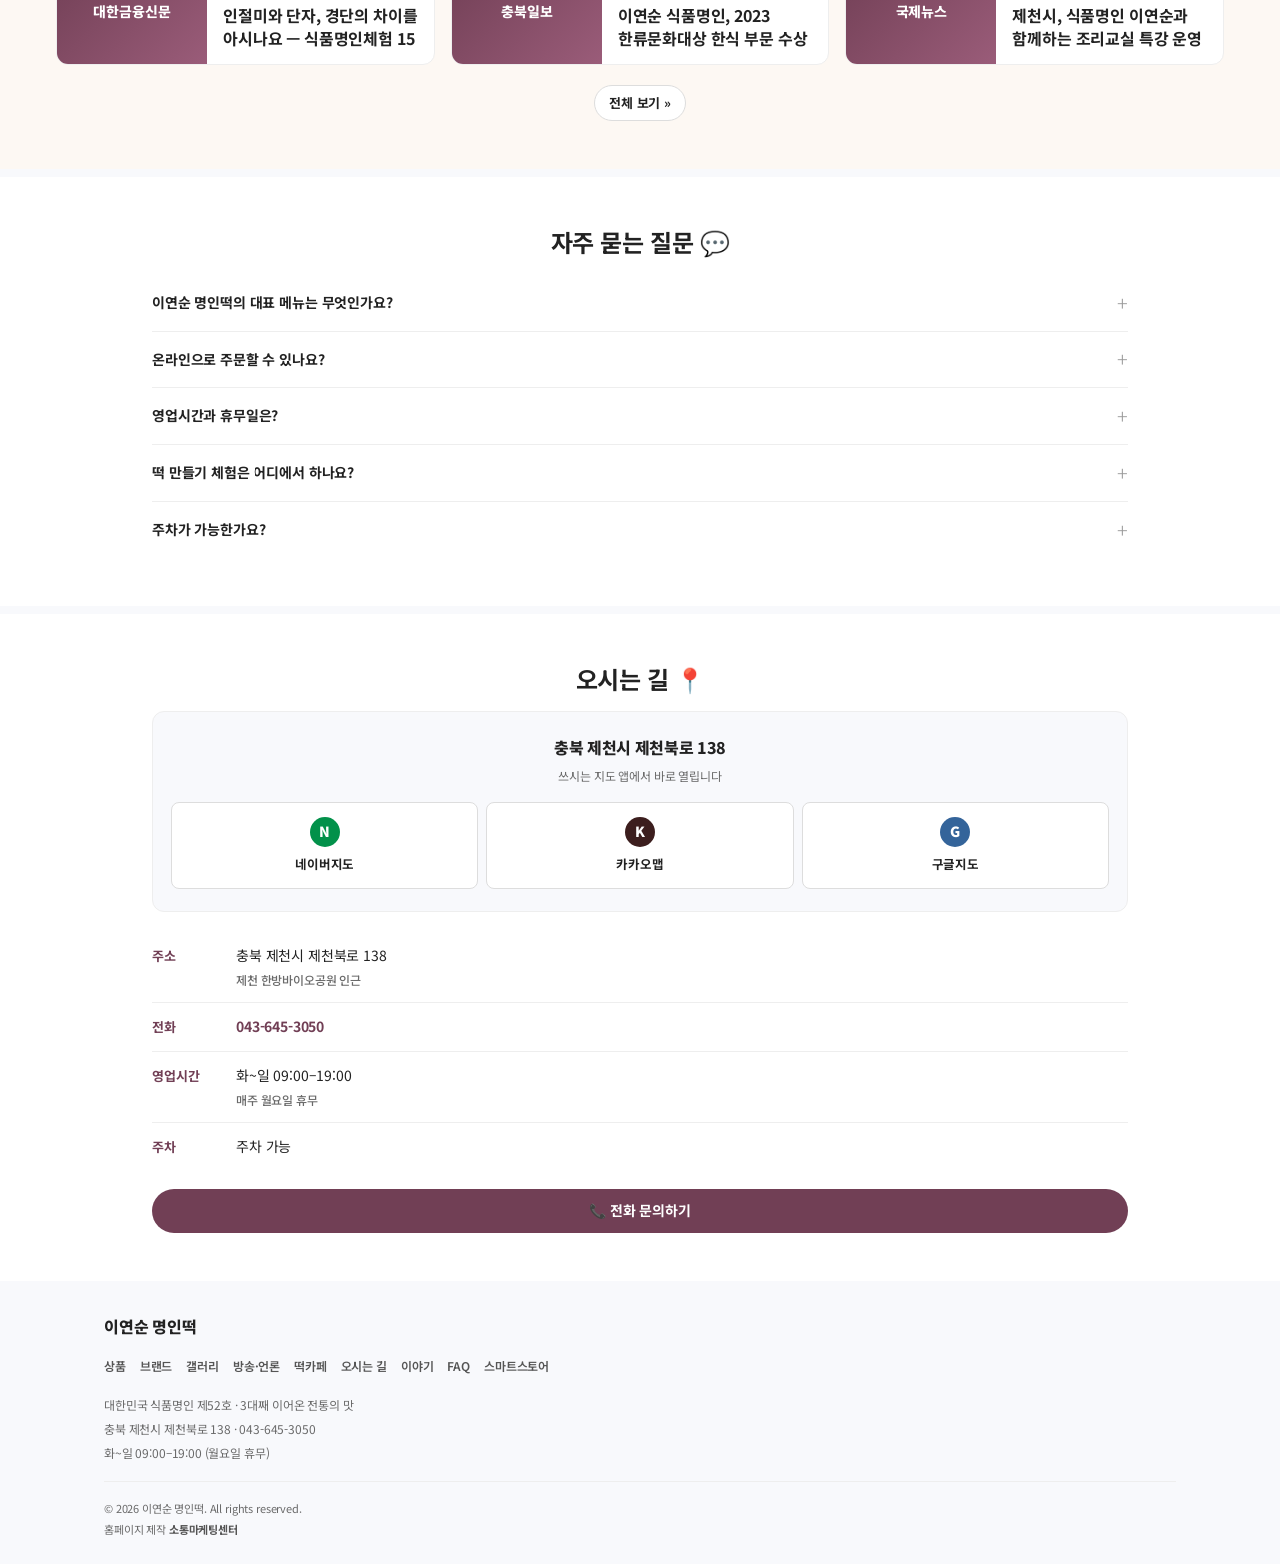
==== commit 774d2d38: "가격 표기 - 매장 1팩과 택배 1kg 병기" ====
--- a/index.html
+++ b/index.html
@@ -42,7 +42,7 @@
   <link rel="stylesheet" href="https://fonts.googleapis.com/css2?family=Noto+Sans+KR:wght@400;500;600;700;800;900&display=swap">
 
   <!-- 스타일 -->
-  <link rel="stylesheet" href="assets/css/style.css?v=46caff64">
+  <link rel="stylesheet" href="assets/css/style.css?v=920ca295">
 
   <!-- 구조화 데이터: LocalBusiness -->
   <script type="application/ld+json">
@@ -510,7 +510,7 @@
           <div class="prd-item__body">
             <h3 class="prd-item__name">콩 인절미</h3>
             <p class="prd-item__desc">국내산 찹쌀, 고소한 콩가루</p>
-            <p class="prd-item__price">3,500원</p>
+            <p class="prd-item__price">매장 3,500원 <span class="prd-item__unit">1팩</span> · 택배 15,000원 <span class="prd-item__unit">1kg</span></p>
             <a href="https://smartstore.naver.com/leeys3050" class="prd-item__buy" target="_blank" rel="noopener">구매하기</a>
           </div>
         </article>
@@ -522,7 +522,7 @@
           <div class="prd-item__body">
             <h3 class="prd-item__name">흑임자 인절미</h3>
             <p class="prd-item__desc">고소한 흑임자 풍미</p>
-            <p class="prd-item__price">3,500원</p>
+            <p class="prd-item__price">매장 3,500원 <span class="prd-item__unit">1팩</span> · 택배 15,000원 <span class="prd-item__unit">1kg</span></p>
             <a href="https://smartstore.naver.com/leeys3050" class="prd-item__buy" target="_blank" rel="noopener">구매하기</a>
           </div>
         </article>
@@ -534,7 +534,7 @@
           <div class="prd-item__body">
             <h3 class="prd-item__name">깨소금 인절미</h3>
             <p class="prd-item__desc">깨소금의 담백한 고소함</p>
-            <p class="prd-item__price">3,500원</p>
+            <p class="prd-item__price">매장 3,500원 <span class="prd-item__unit">1팩</span></p>
             <a href="https://smartstore.naver.com/leeys3050" class="prd-item__buy" target="_blank" rel="noopener">구매하기</a>
           </div>
         </article>
@@ -546,7 +546,7 @@
           <div class="prd-item__body">
             <h3 class="prd-item__name">카스텔라 인절미</h3>
             <p class="prd-item__desc">카스텔라 식감의 특별한 인절미</p>
-            <p class="prd-item__price">3,500원</p>
+            <p class="prd-item__price">매장 3,500원 <span class="prd-item__unit">1팩</span> · 택배 15,000원 <span class="prd-item__unit">1kg</span></p>
             <a href="https://smartstore.naver.com/leeys3050" class="prd-item__buy" target="_blank" rel="noopener">구매하기</a>
           </div>
         </article>
@@ -558,7 +558,7 @@
           <div class="prd-item__body">
             <h3 class="prd-item__name">쑥녹두 찹쌀떡</h3>
             <p class="prd-item__desc">향긋한 쑥 + 녹두 소</p>
-            <p class="prd-item__price">2,500원</p>
+            <p class="prd-item__price">매장 2,500원 <span class="prd-item__unit">1팩</span> · 택배 12,500원 <span class="prd-item__unit">1kg</span></p>
             <a href="https://smartstore.naver.com/leeys3050" class="prd-item__buy" target="_blank" rel="noopener">구매하기</a>
           </div>
         </article>
--- a/assets/css/style.css
+++ b/assets/css/style.css
@@ -1349,3 +1349,10 @@
   .media-group { margin-bottom: 52px; }
   .media-group__h { font-size: 21px; }
 }
+
+/* 상품 가격 — 매장(1팩) / 택배(1kg) 병기 */
+.prd-item__price { line-height: 1.5; word-break: keep-all; }
+.prd-item__unit {
+  font-size: .78em; font-weight: 500; color: var(--muted);
+  margin-left: 1px;
+}
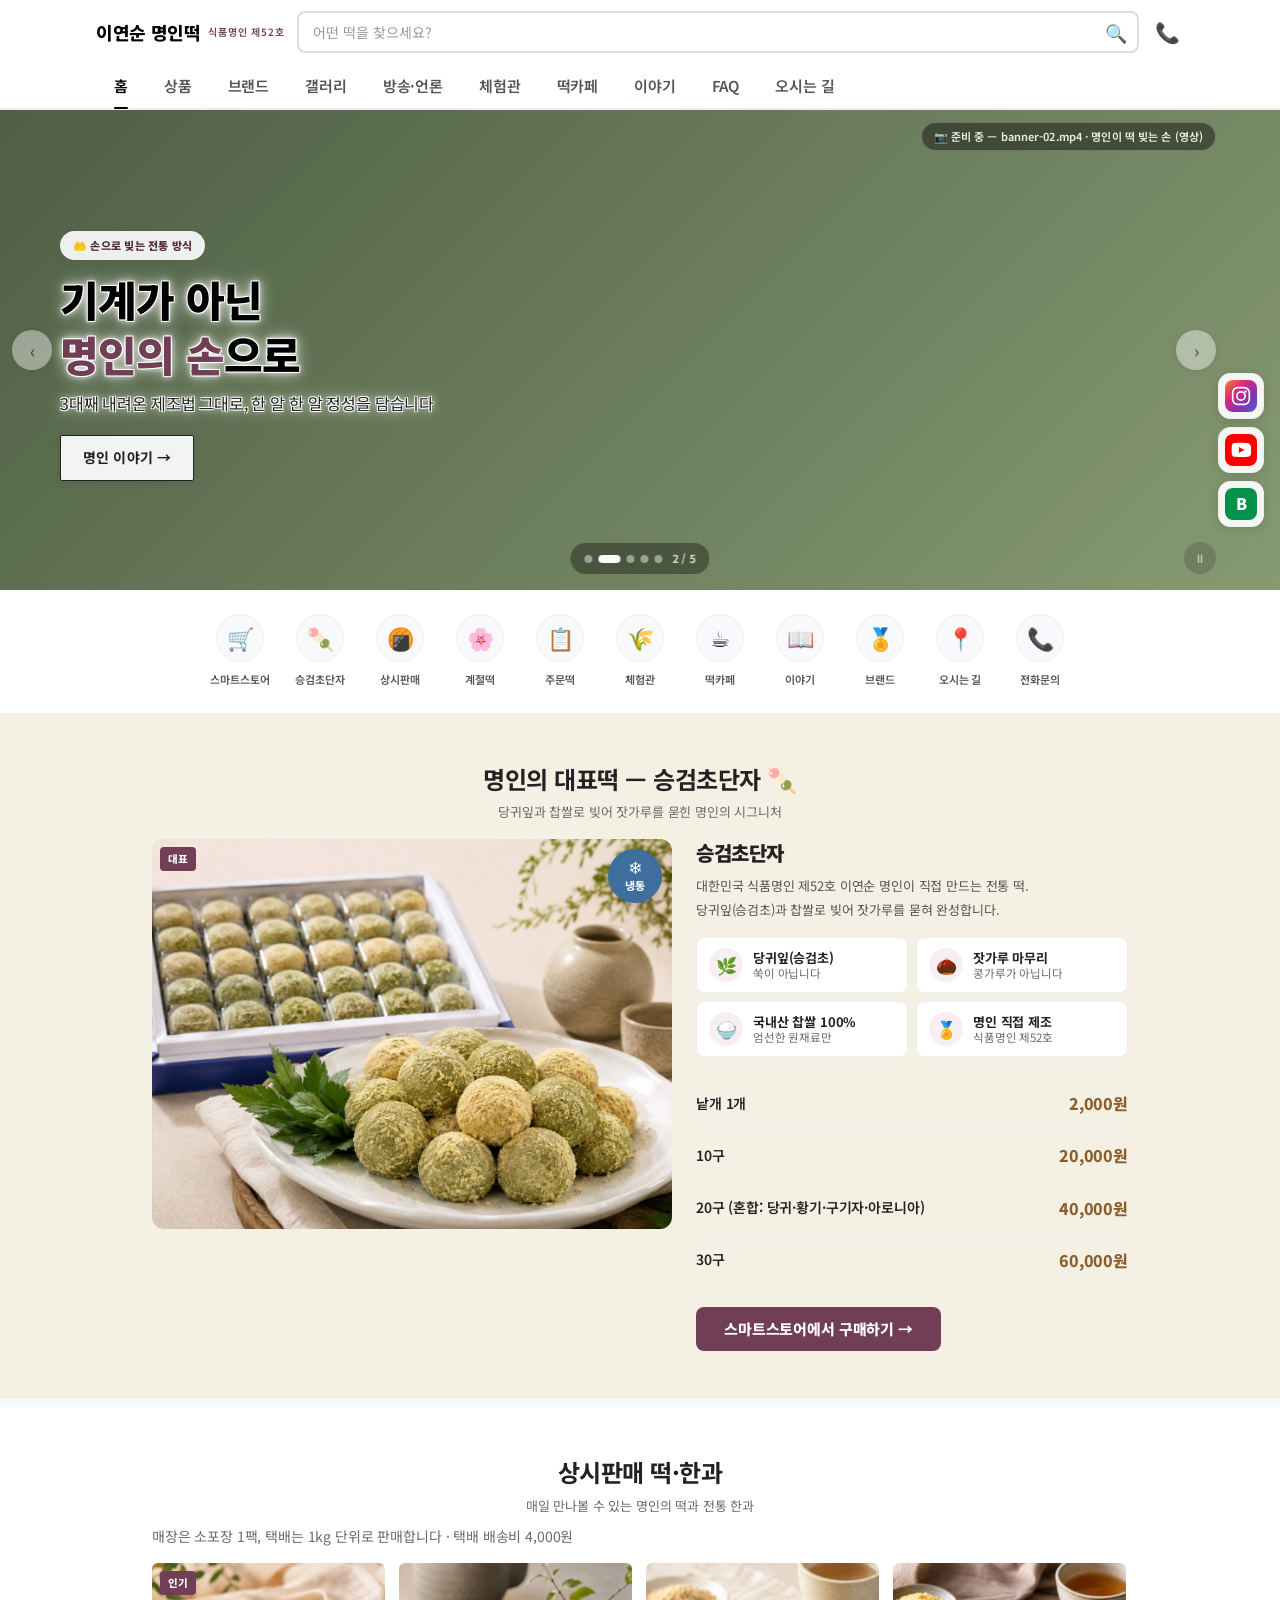
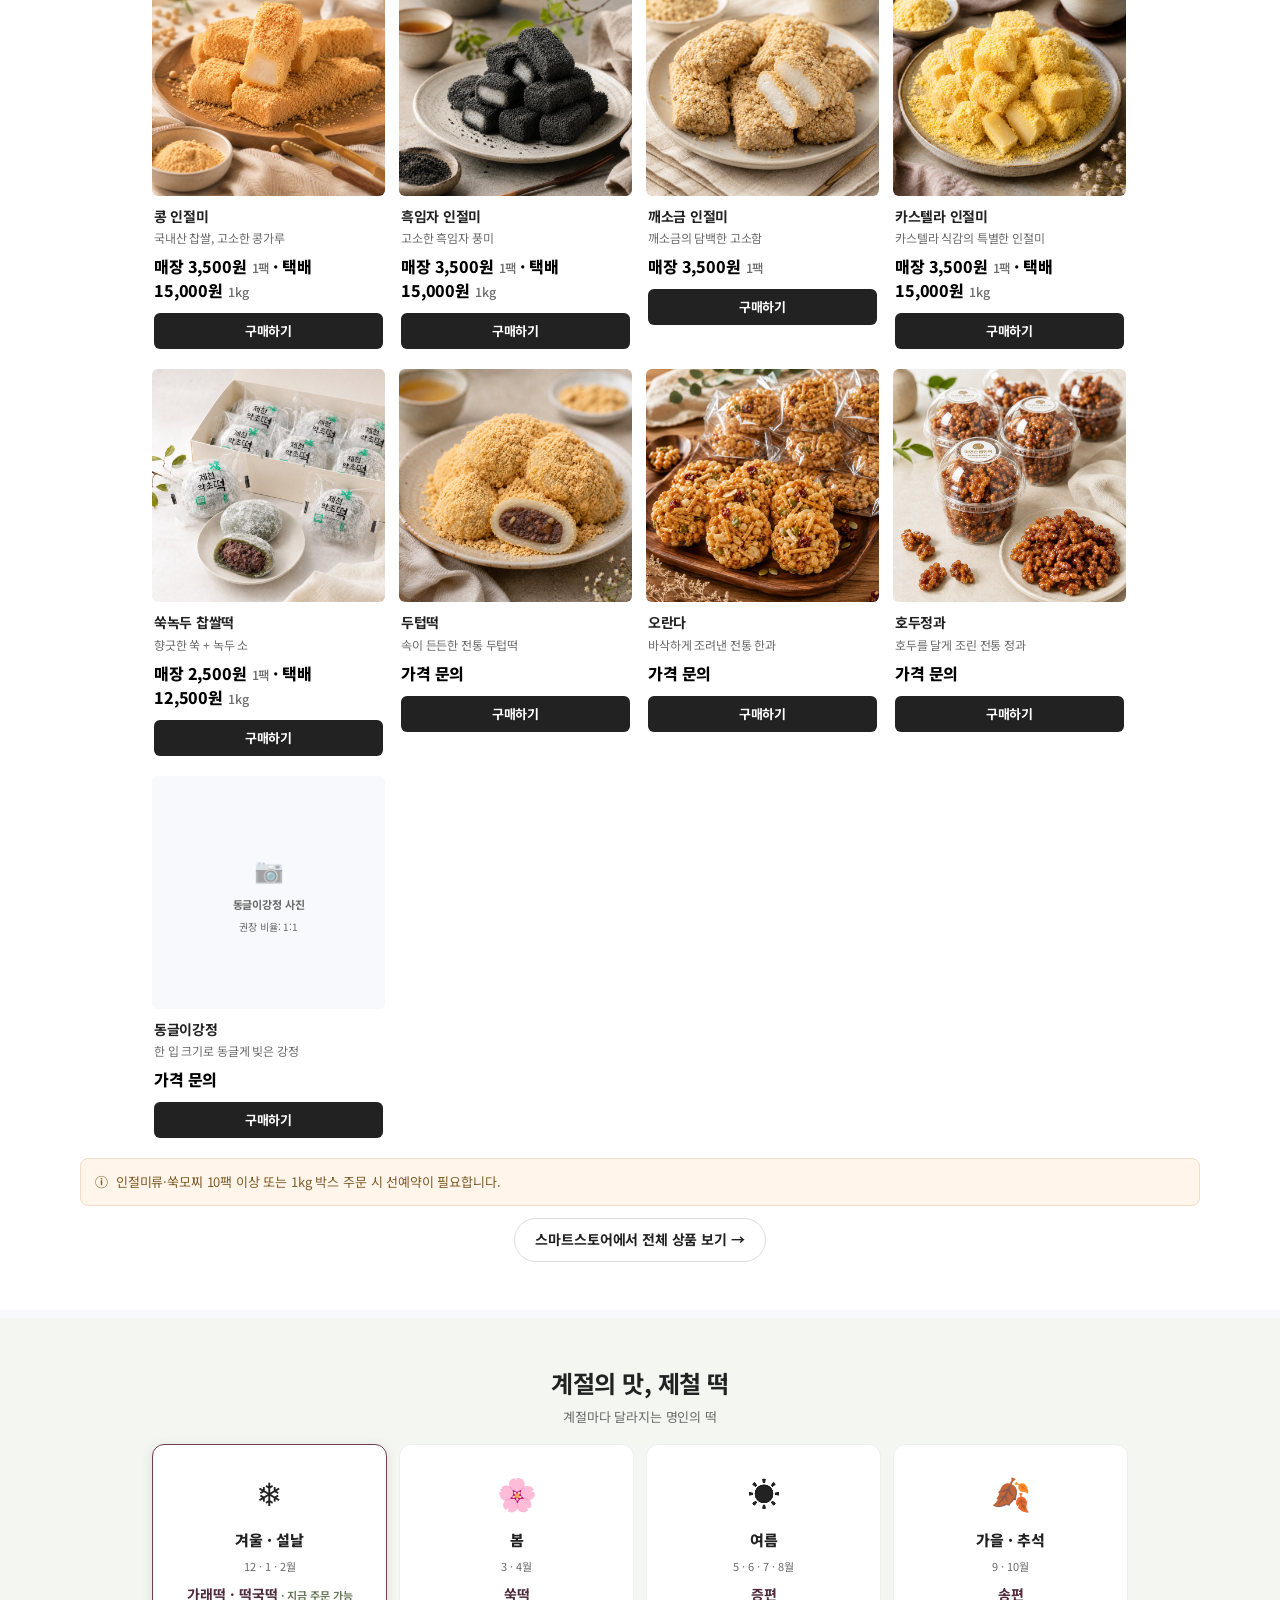
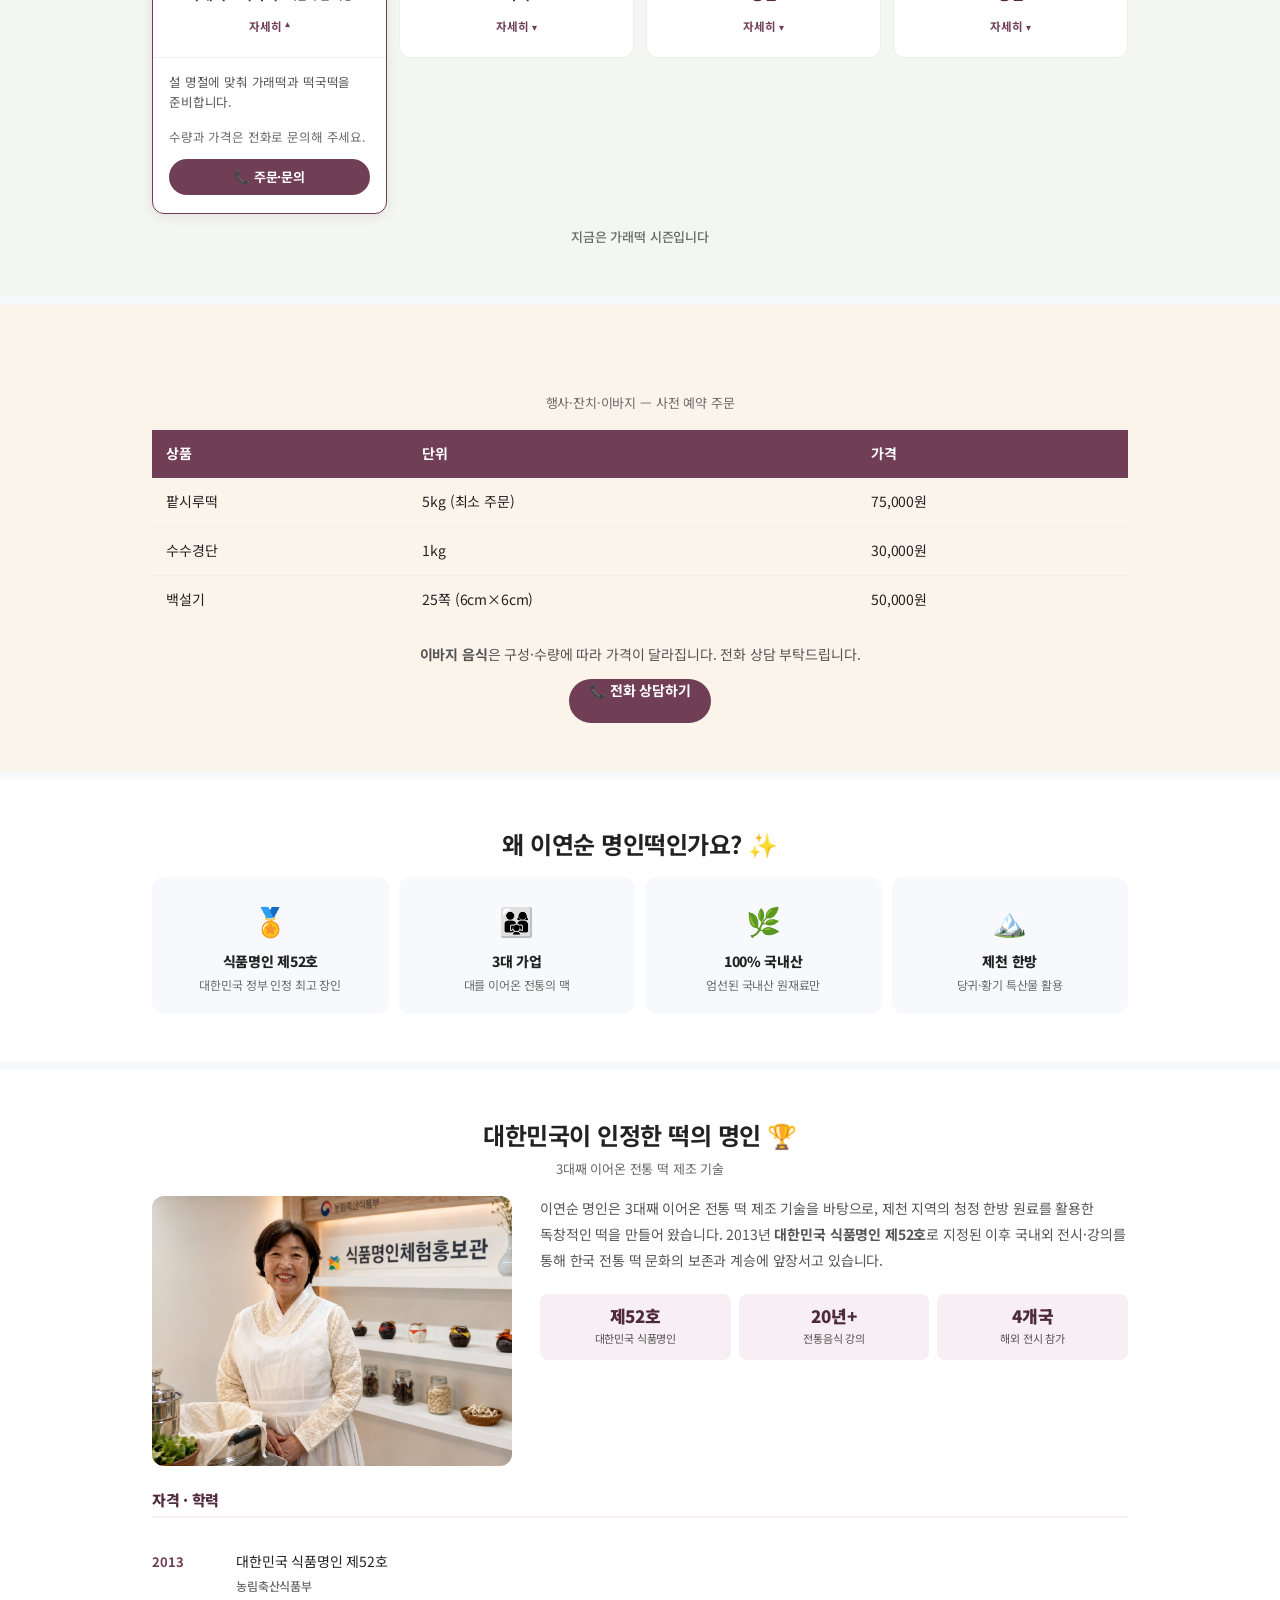
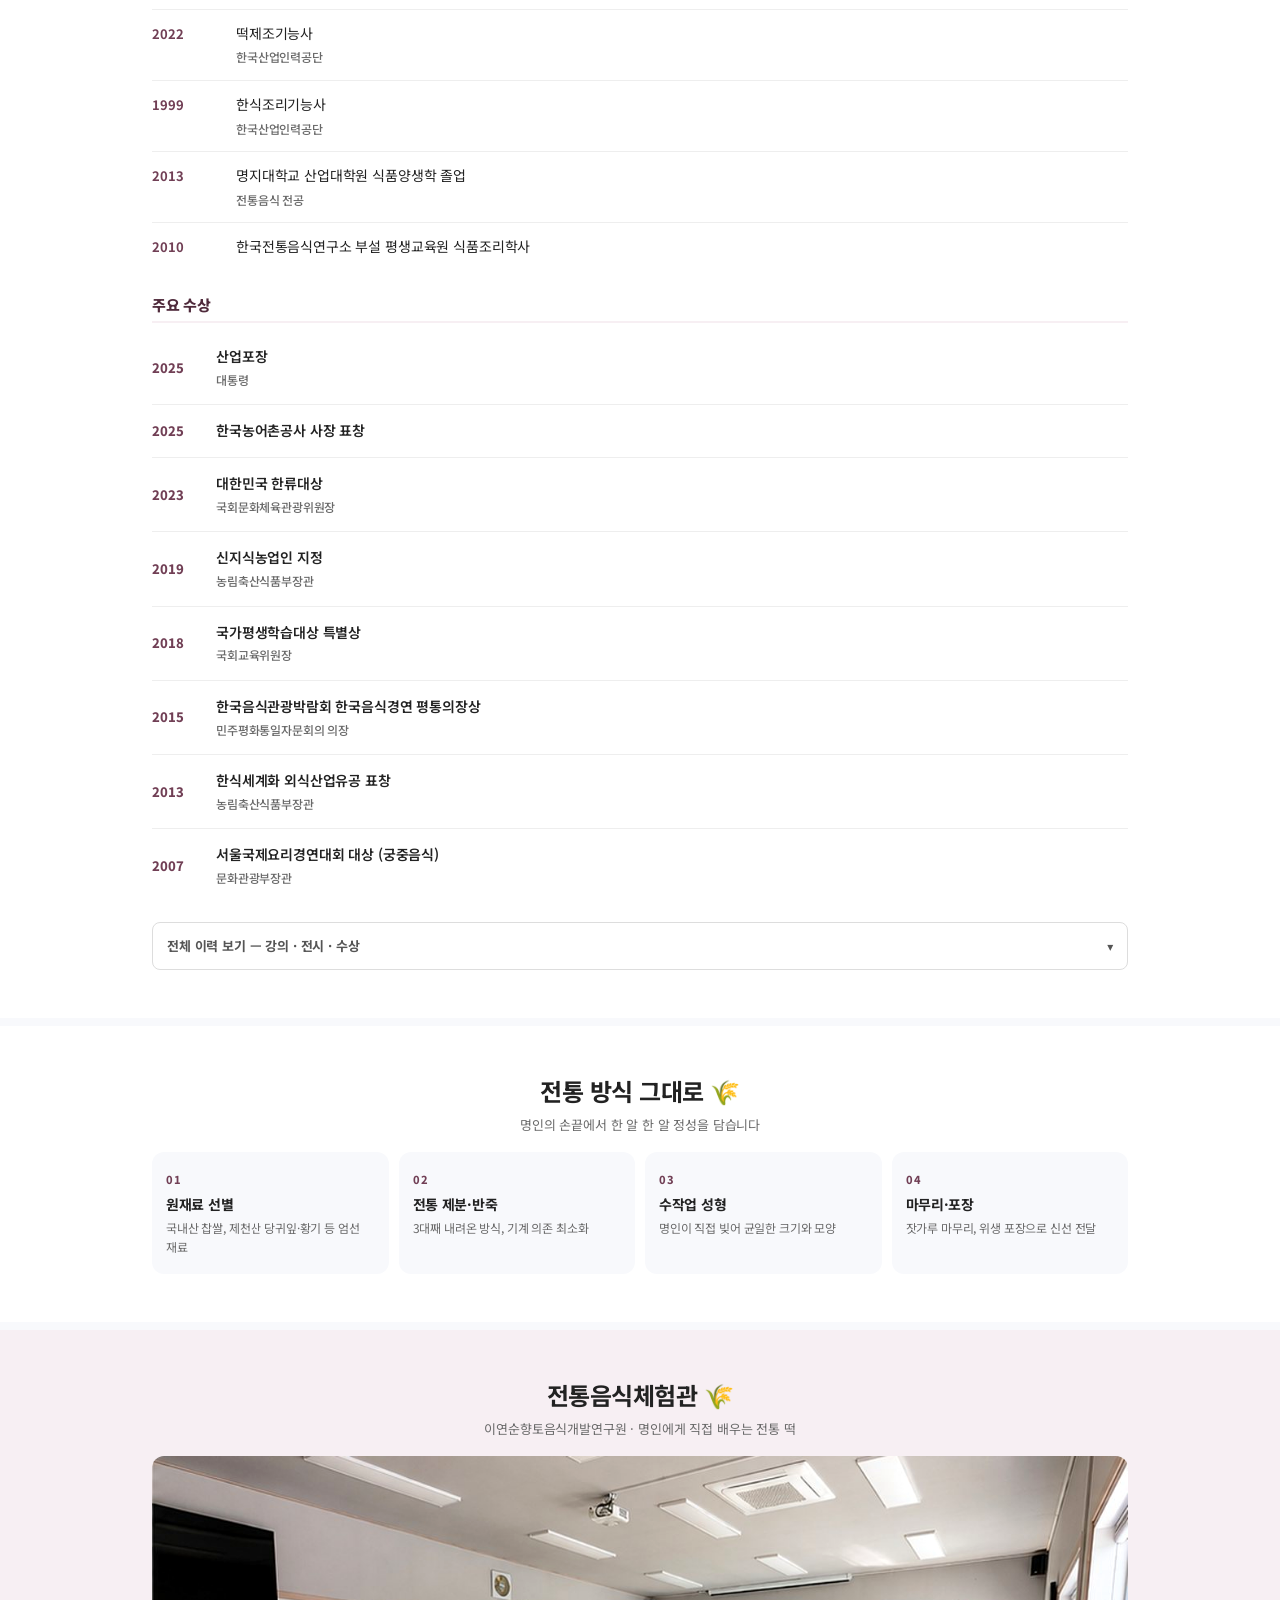
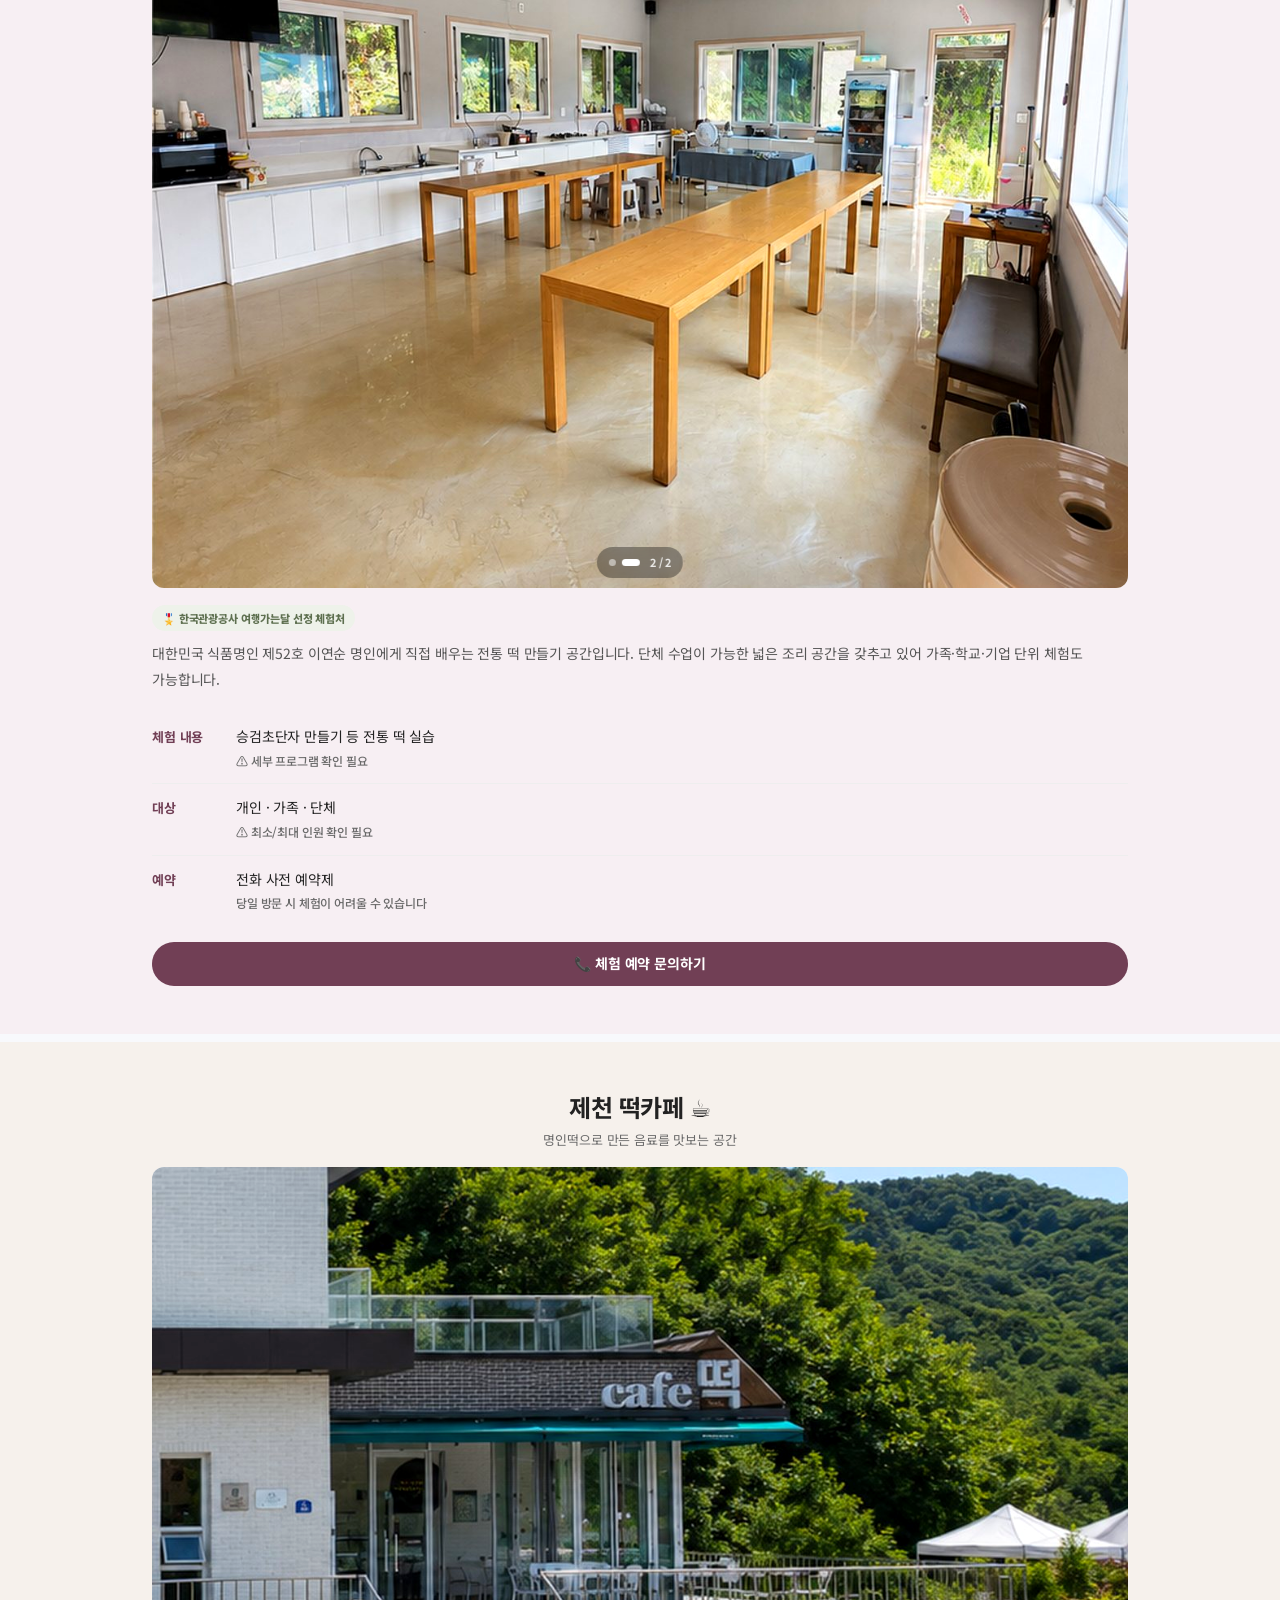
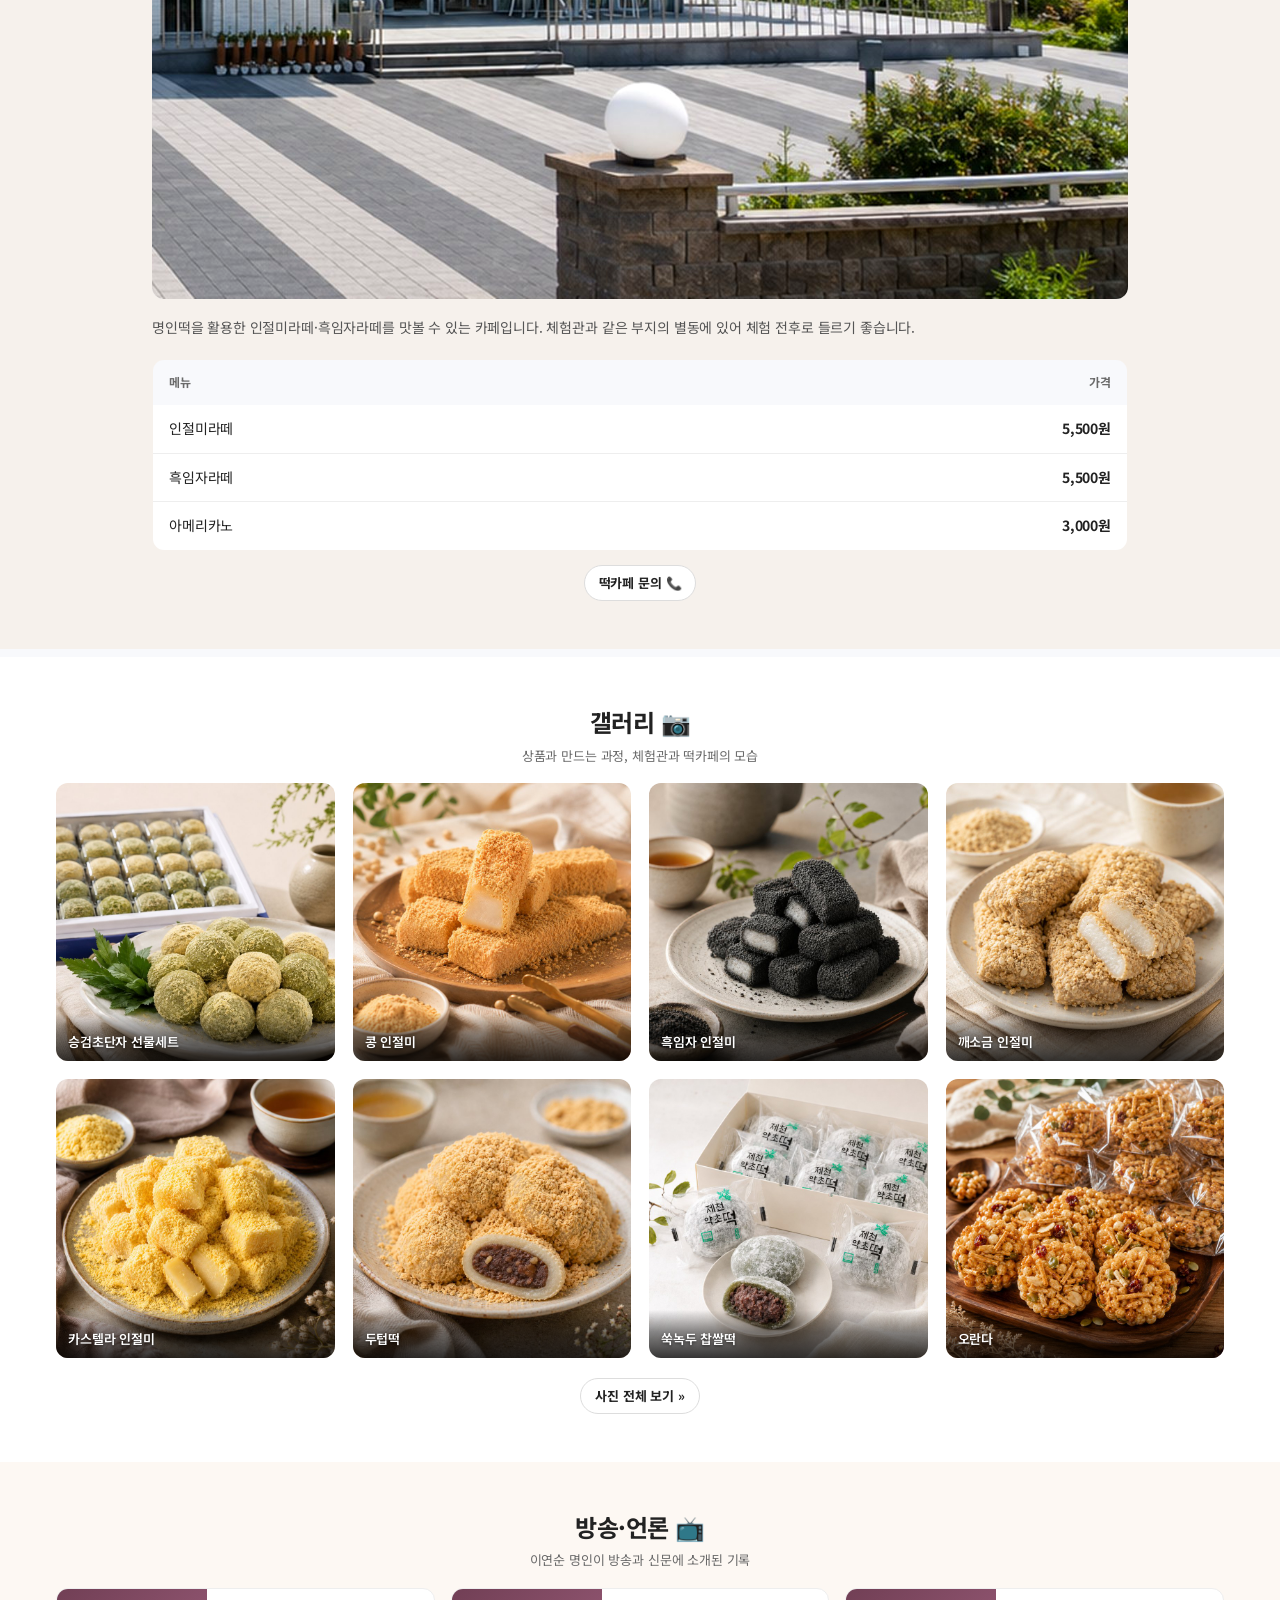
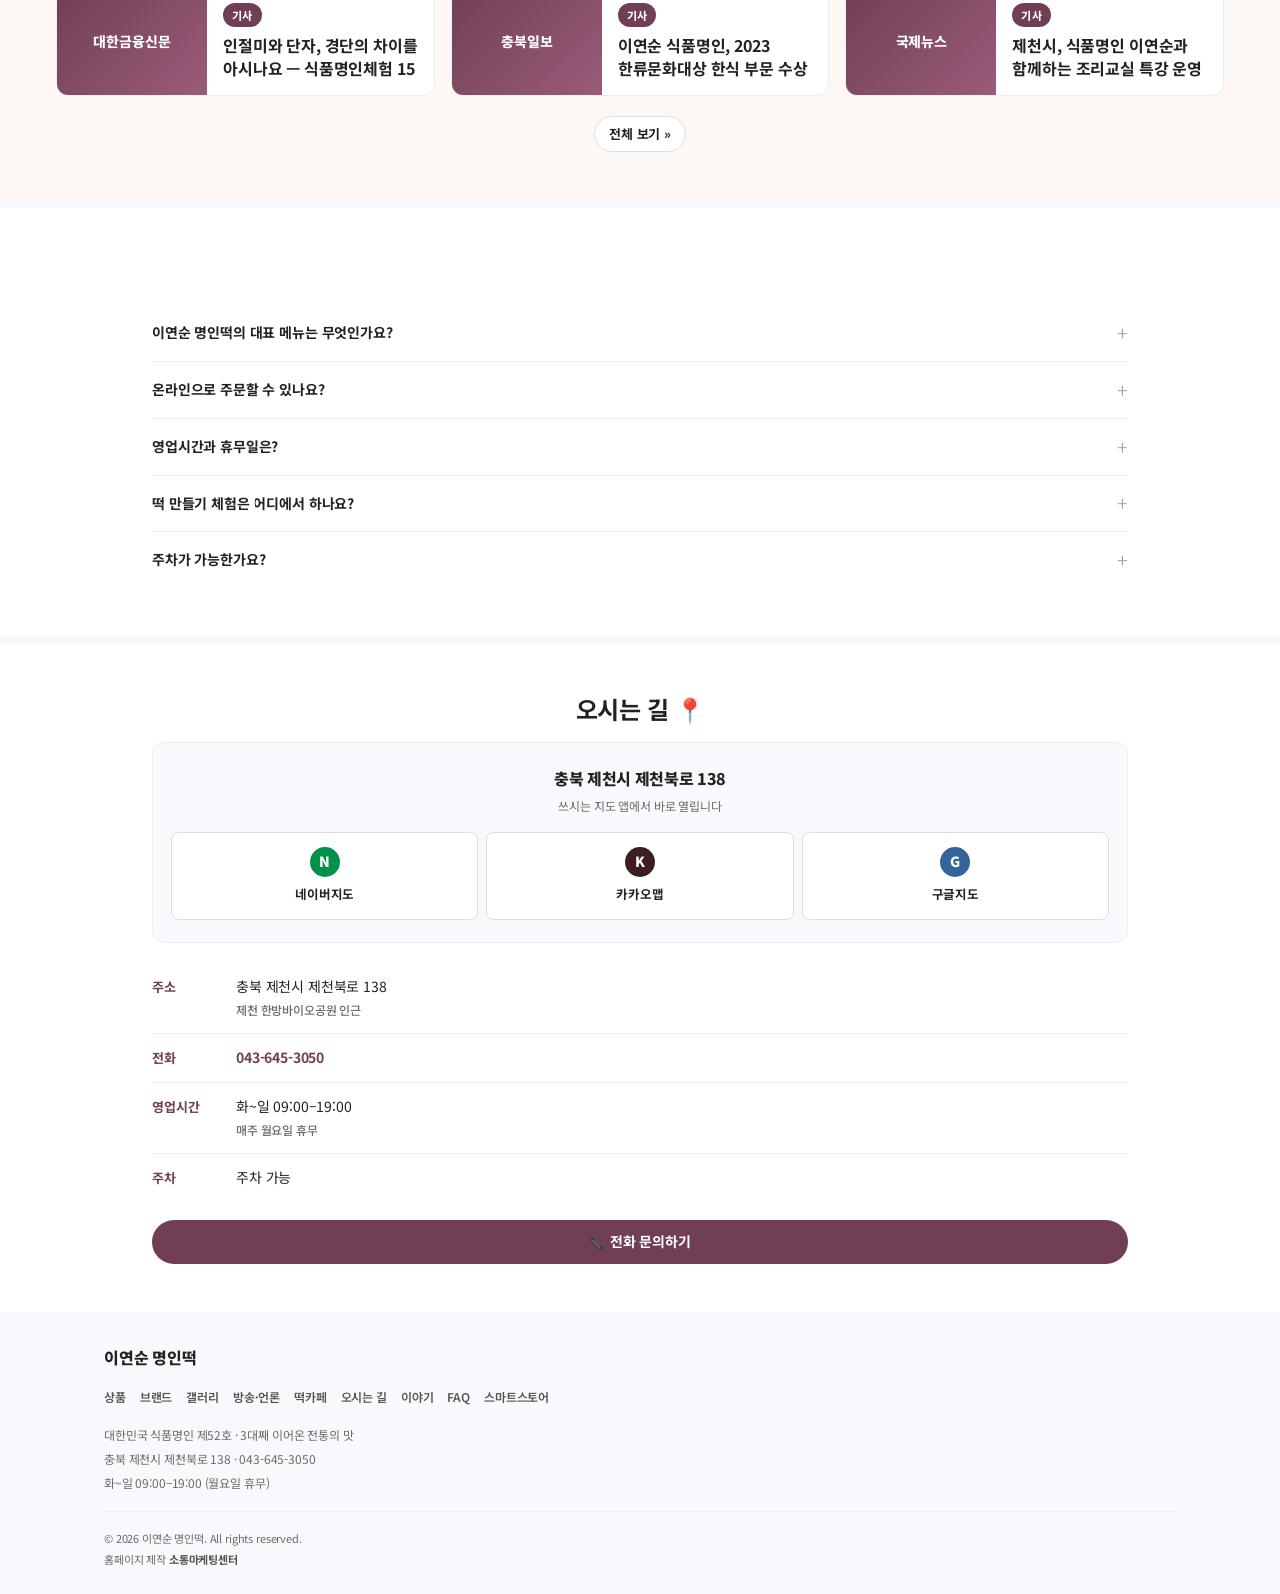
==== commit 4fe3e59f: "판매 단위와 택배 배송비 4,000원 안내 추가" ====
--- a/index.html
+++ b/index.html
@@ -42,7 +42,7 @@
   <link rel="stylesheet" href="https://fonts.googleapis.com/css2?family=Noto+Sans+KR:wght@400;500;600;700;800;900&display=swap">
 
   <!-- 스타일 -->
-  <link rel="stylesheet" href="assets/css/style.css?v=920ca295">
+  <link rel="stylesheet" href="assets/css/style.css?v=25dbdefc">
 
   <!-- 구조화 데이터: LocalBusiness -->
   <script type="application/ld+json">
@@ -499,6 +499,7 @@
       <div class="section-header">
         <h2 class="section-title reveal">상시판매 떡·한과</h2>
         <p class="section-sub reveal">매일 만나볼 수 있는 명인의 떡과 전통 한과</p>
+        <p class="section-note reveal">매장은 소포장 1팩, 택배는 1kg 단위로 판매합니다 · 택배 배송비 4,000원</p>
       </div>
       <div class="prd-grid reveal">
 
--- a/assets/css/style.css
+++ b/assets/css/style.css
@@ -1356,3 +1356,9 @@
   font-size: .78em; font-weight: 500; color: var(--muted);
   margin-left: 1px;
 }
+
+/* 섹션 부가 안내 (단위·배송비 등) */
+.section-note {
+  margin-top: 8px; font-size: 14px; color: var(--muted);
+  line-height: 1.6; word-break: keep-all;
+}
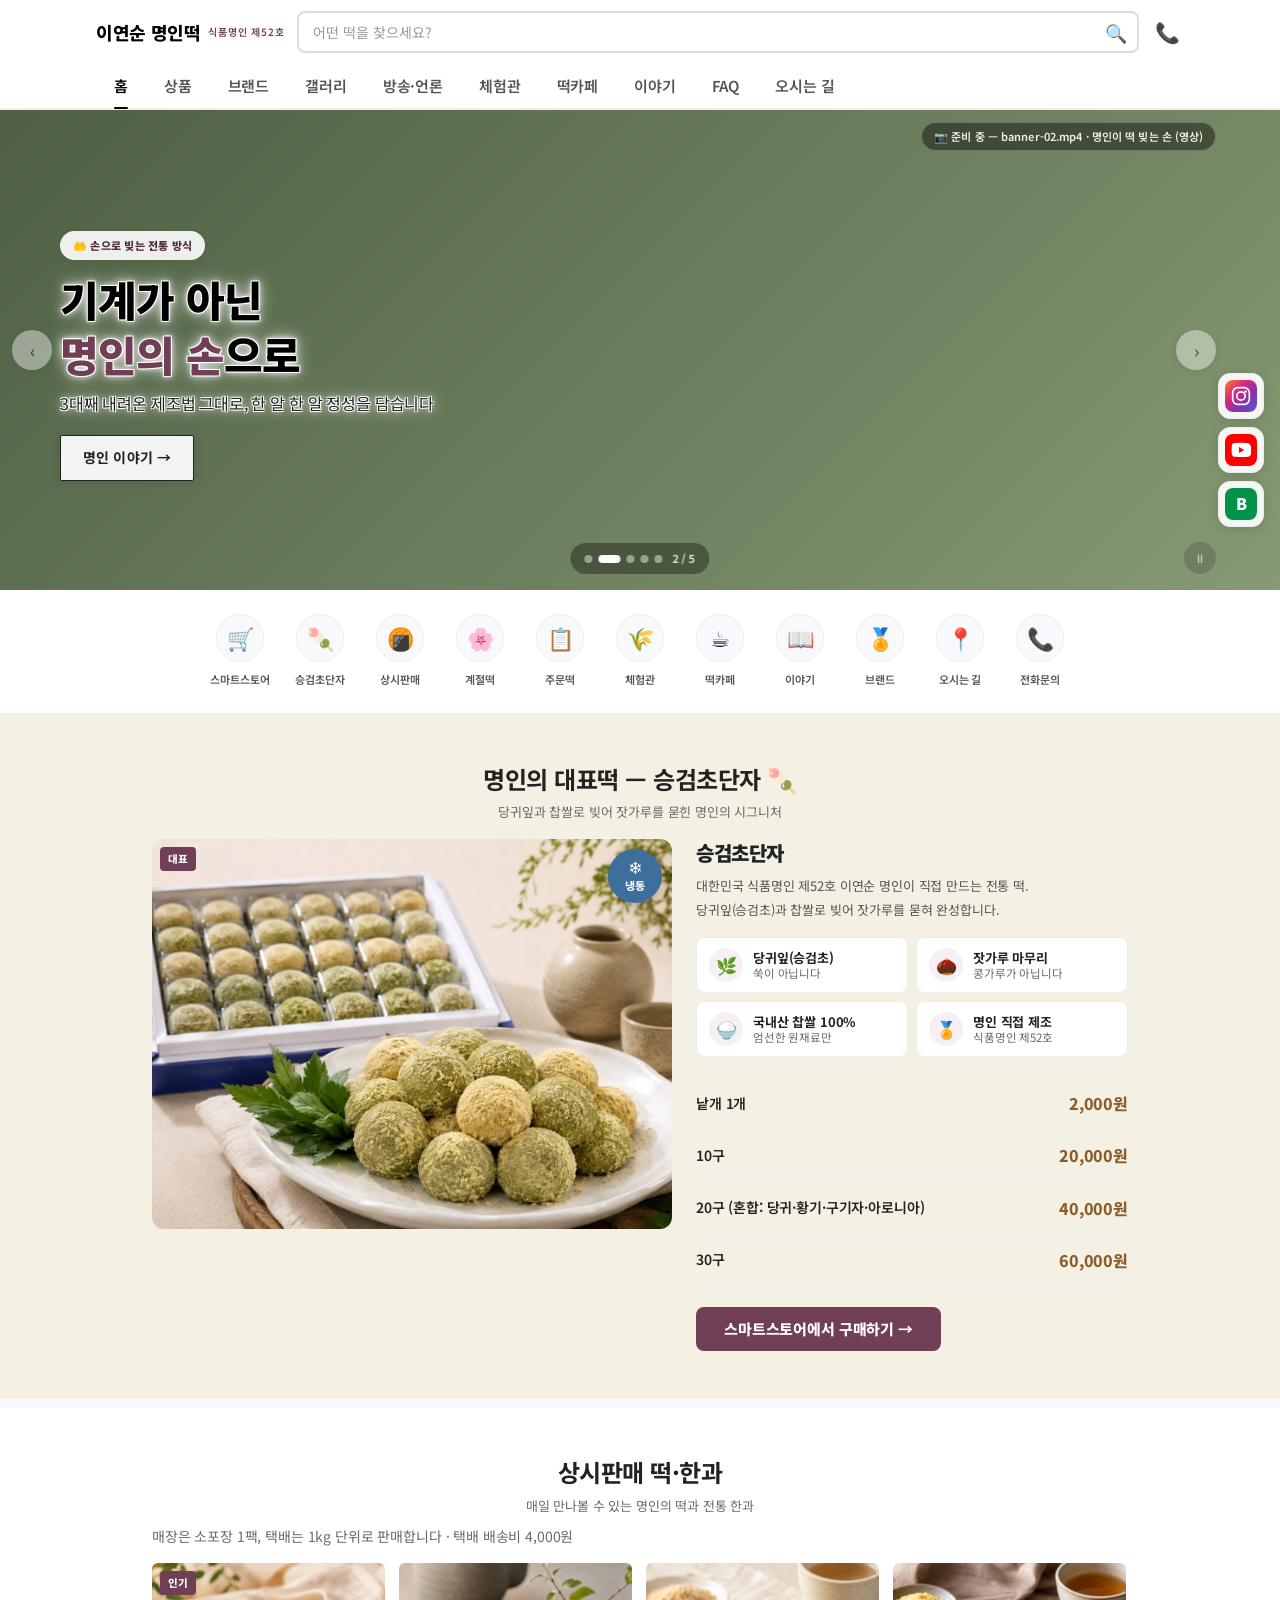
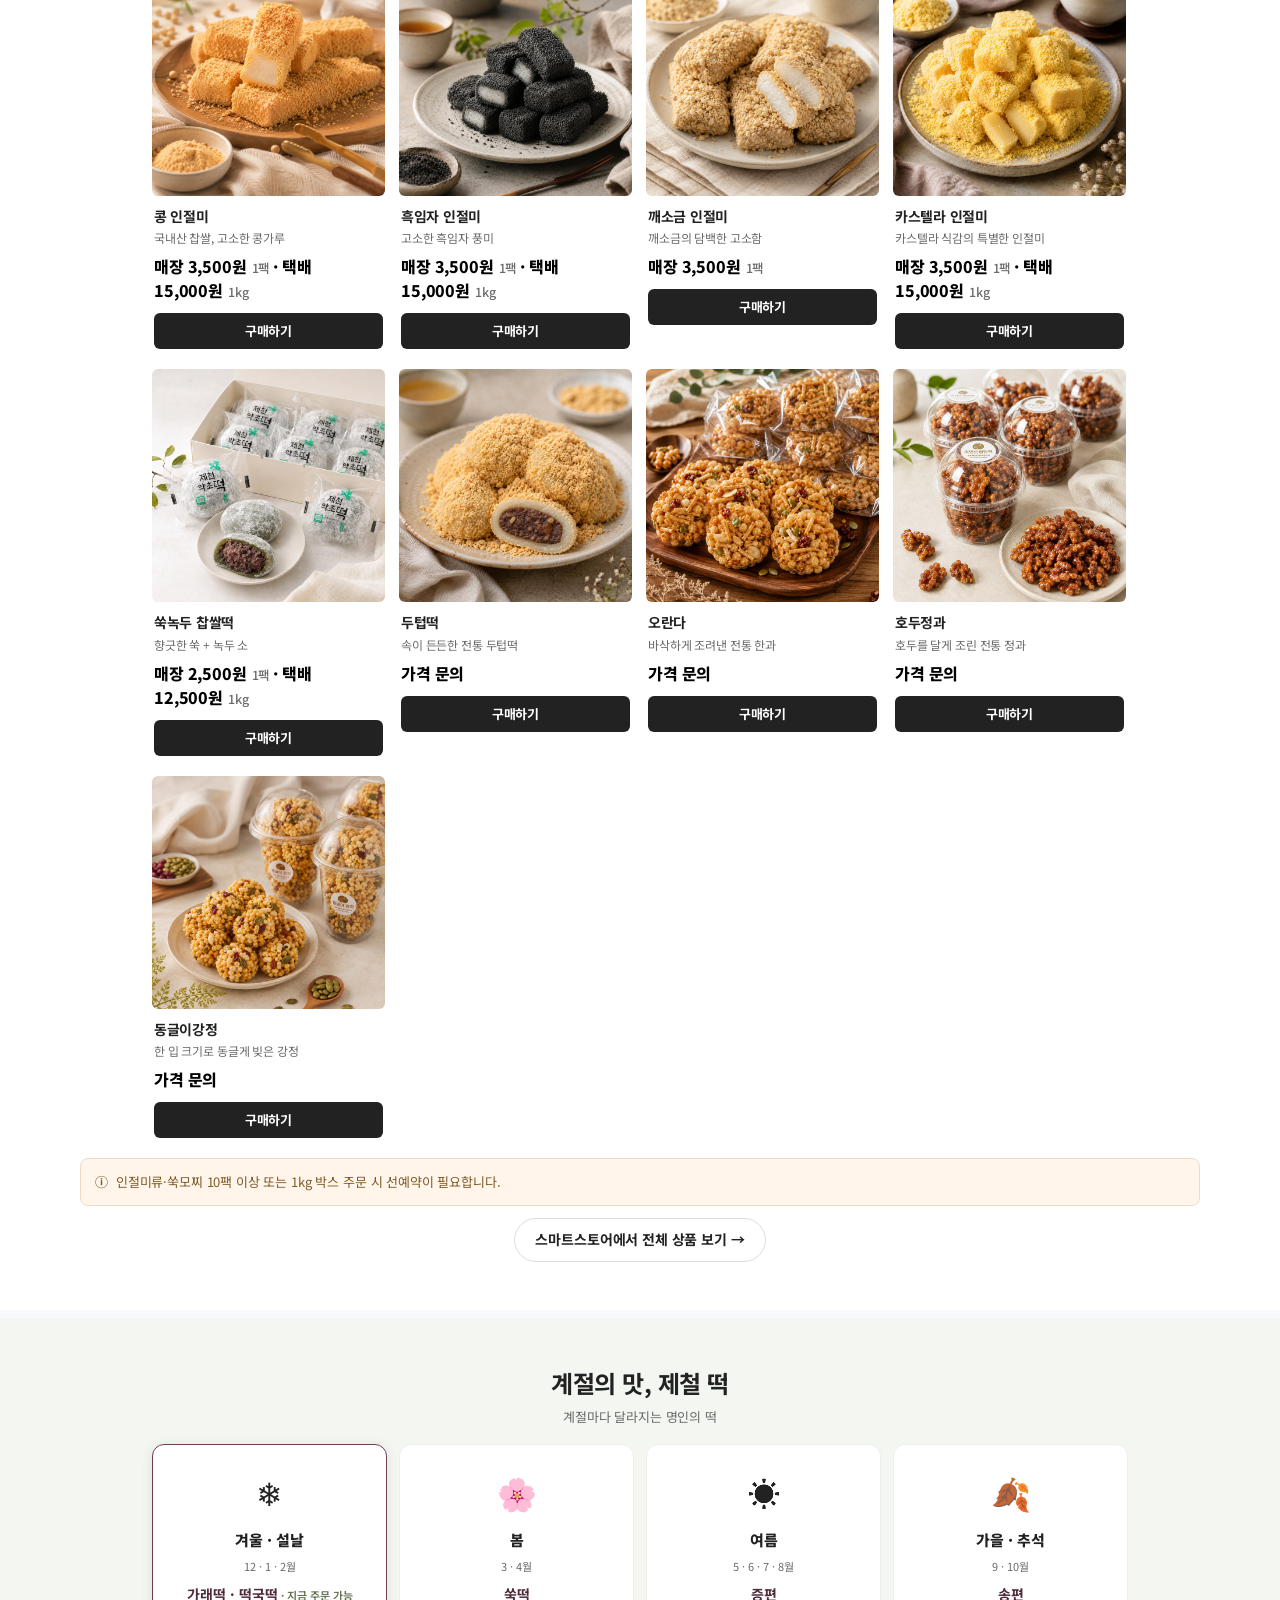
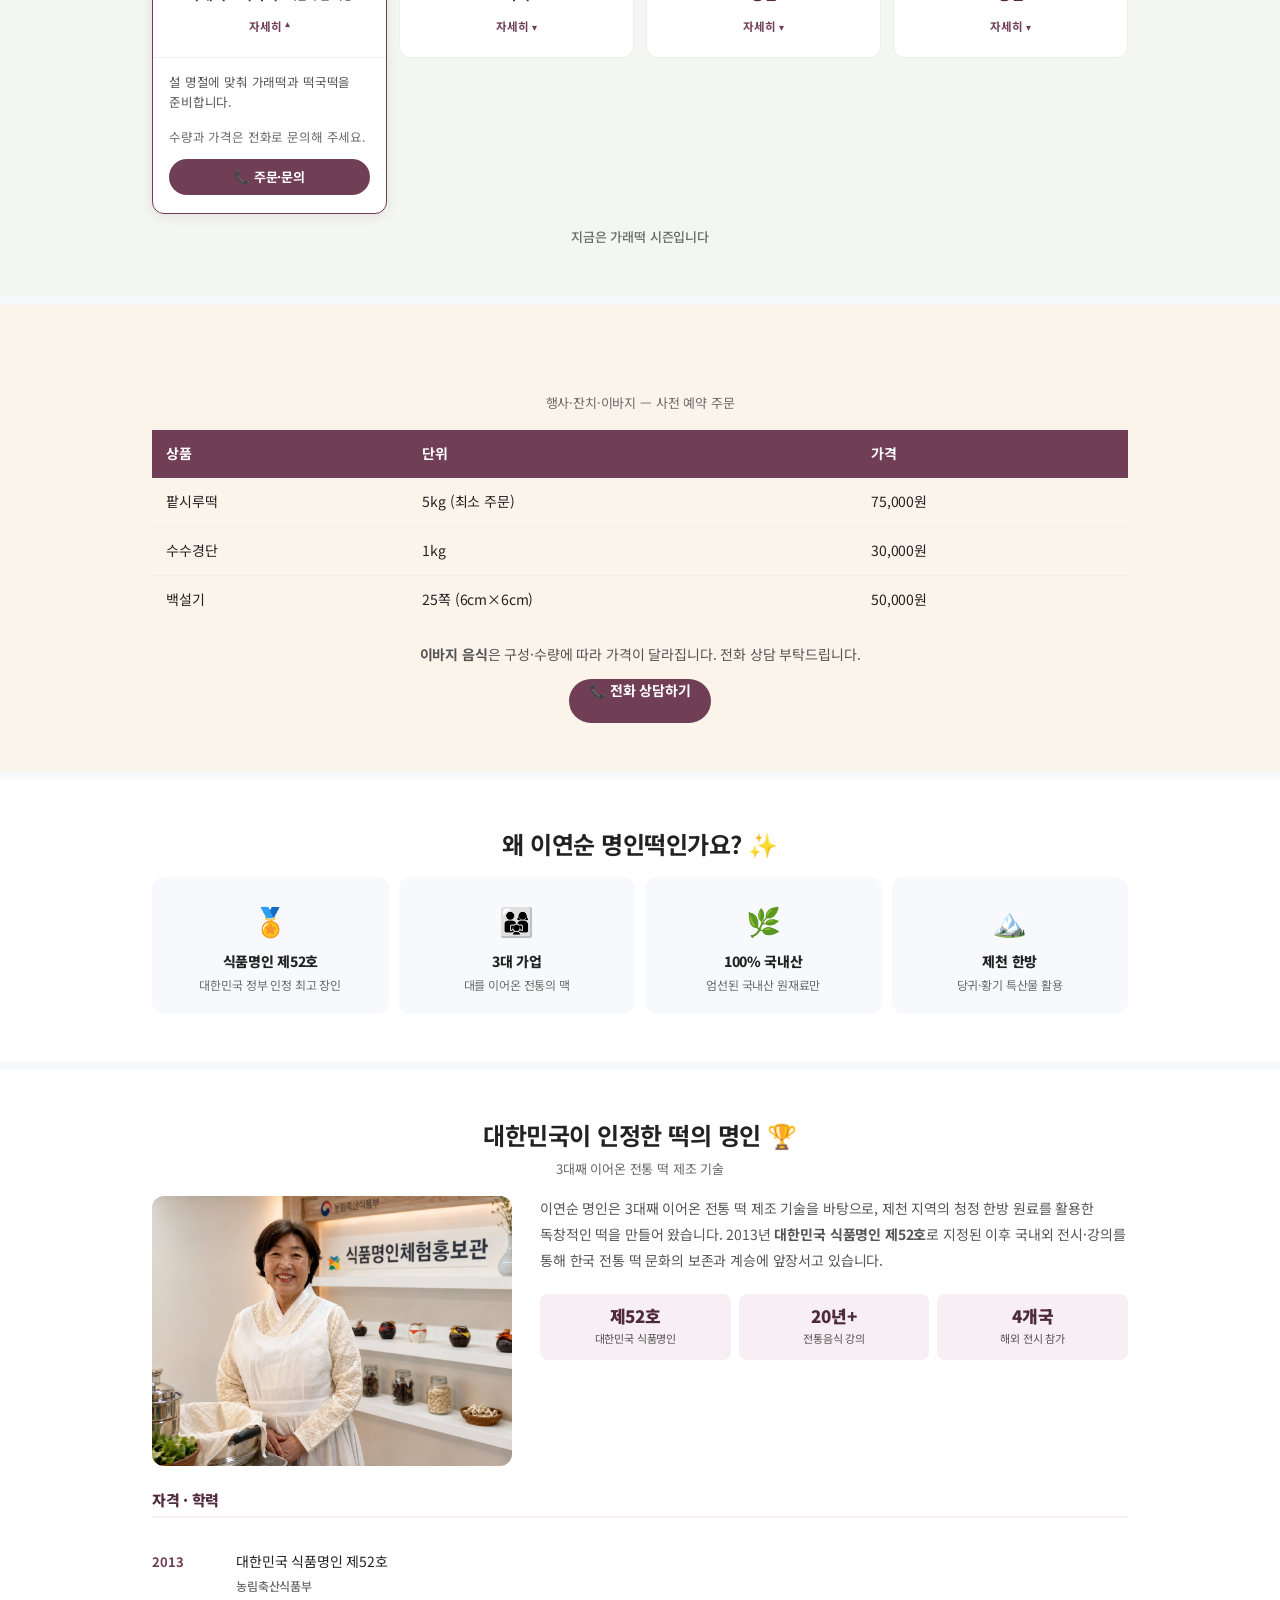
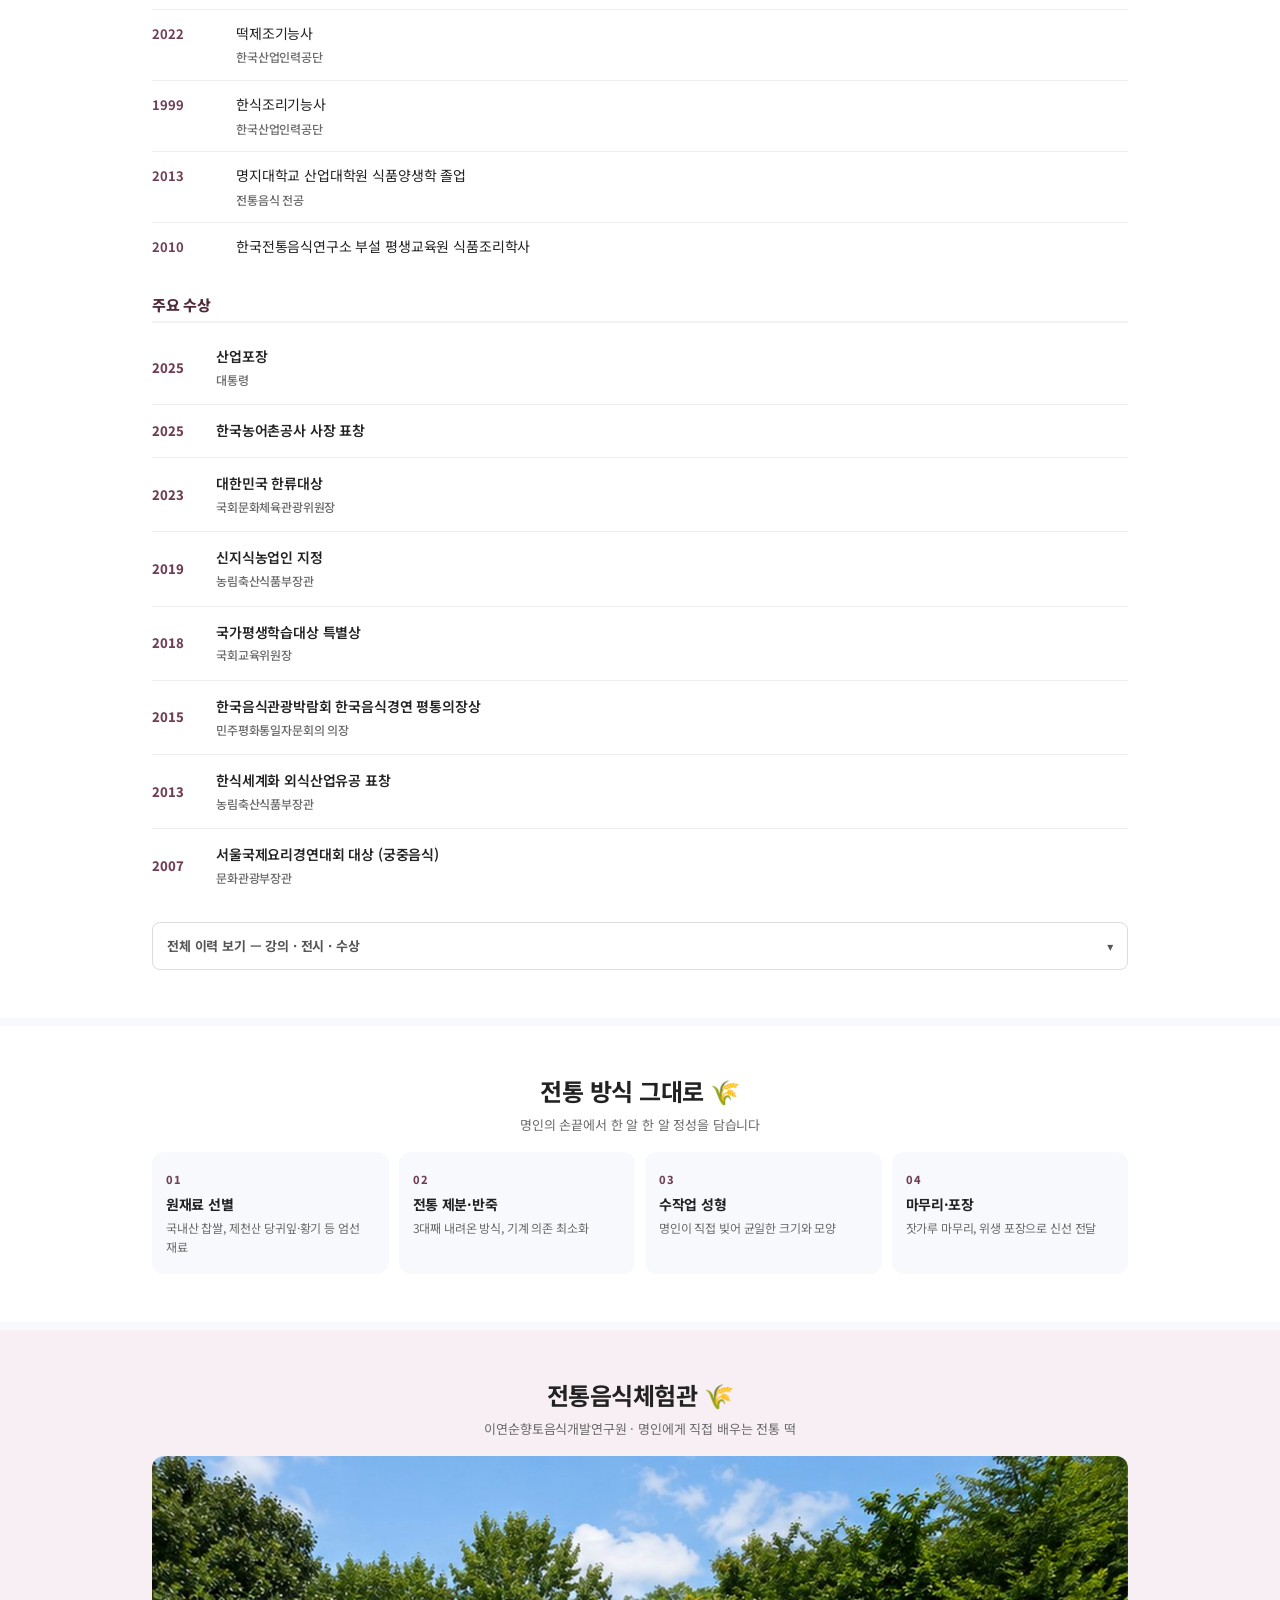
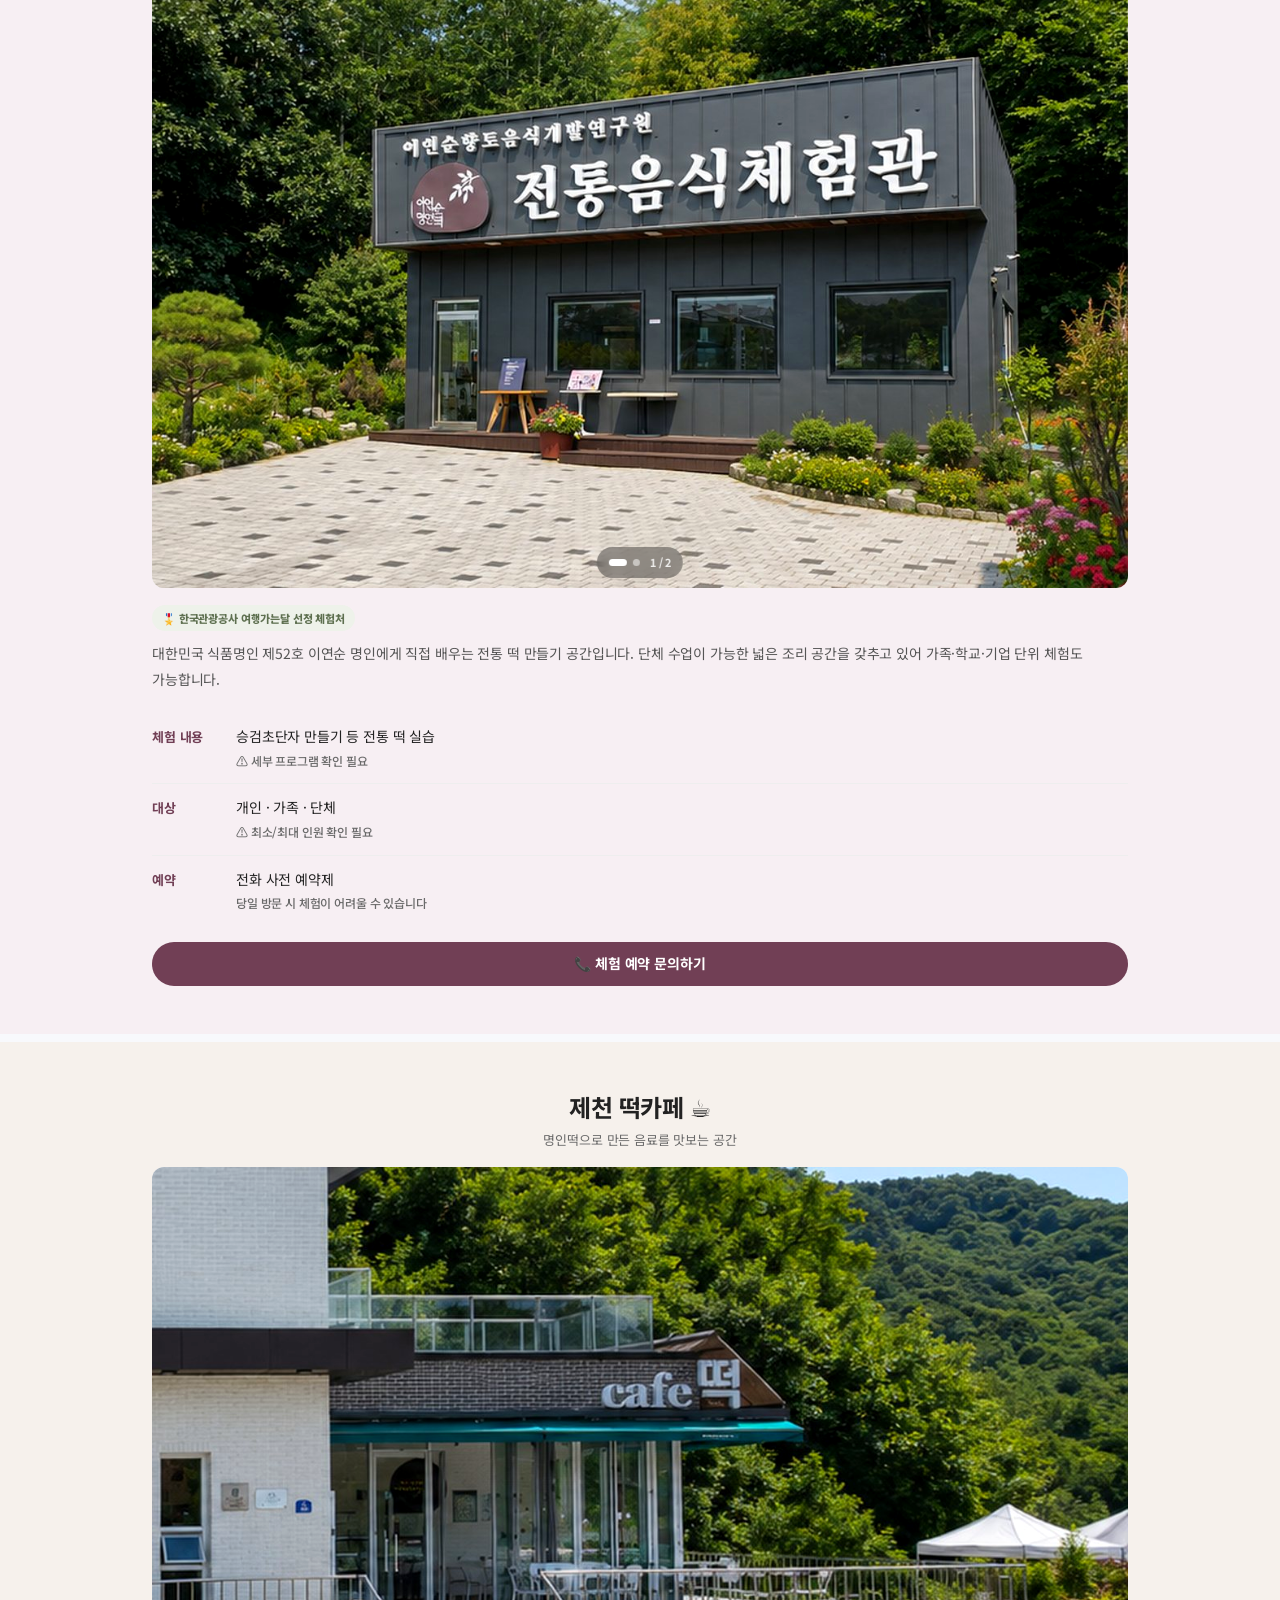
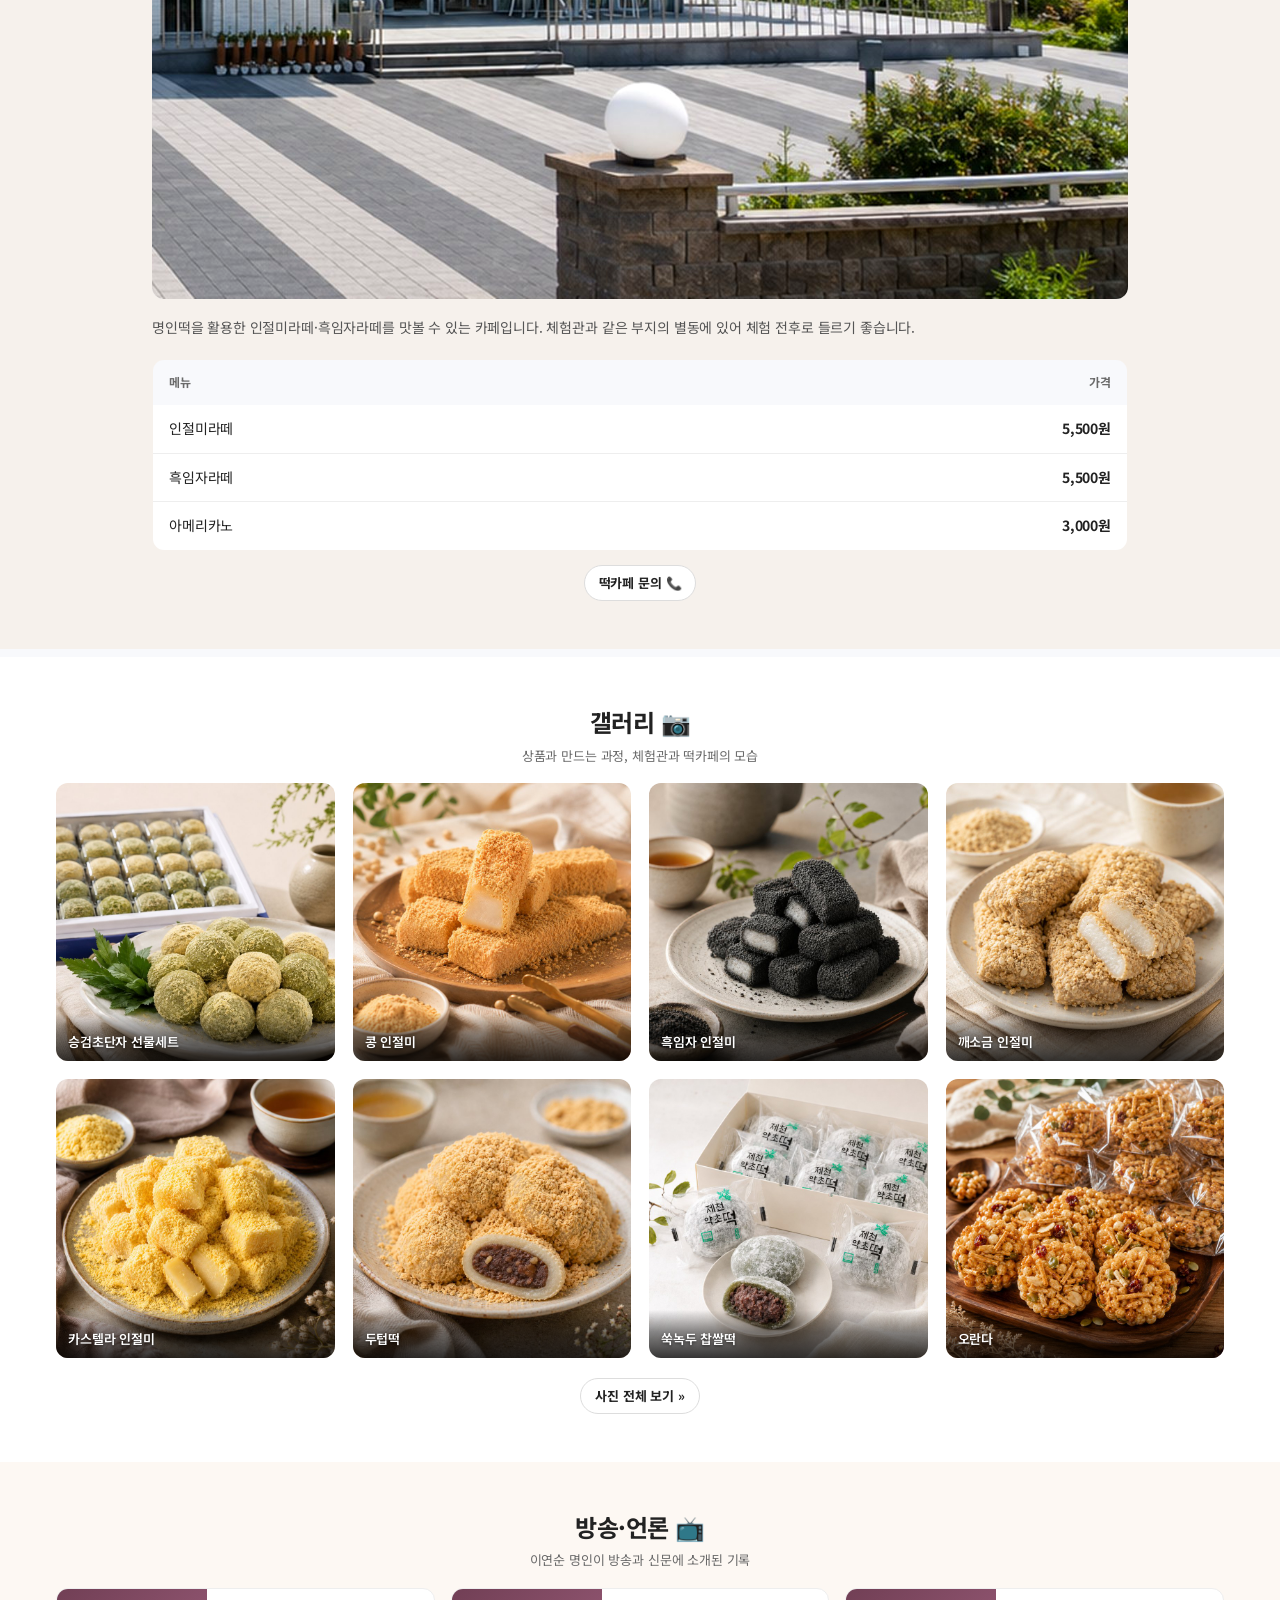
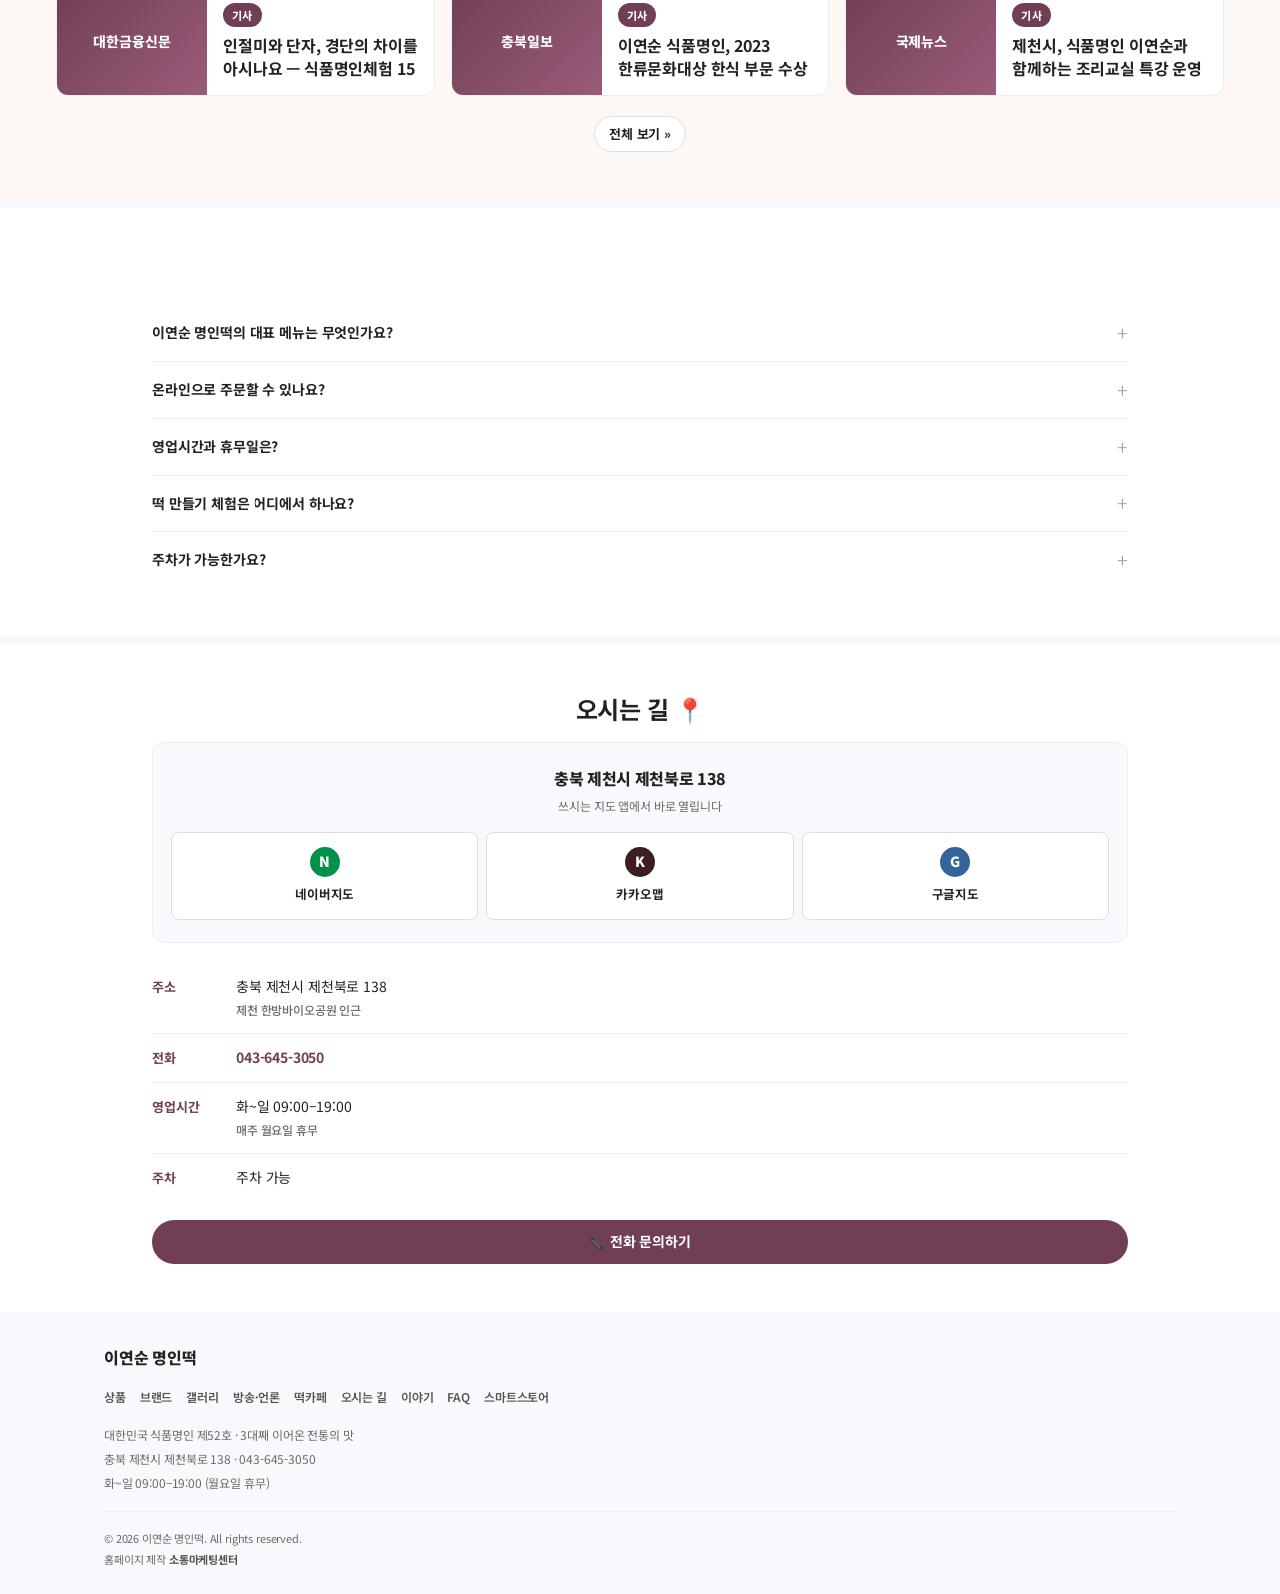
==== commit 26209634: "동글이강정 사진 추가 - 상품 9종 사진 완료" ====
--- a/index.html
+++ b/index.html
@@ -602,7 +602,7 @@
 
         <article class="prd-item">
           <div class="prd-item__media ph-host">
-            <img src="#" alt="동글이강정" loading="lazy" data-ph="동글이강정 사진" data-ratio="1:1">
+            <img src="assets/images/prd-ganjeong.jpg" alt="동글이강정 — 쌀 튀밥에 호박씨와 크랜베리를 넣어 동그랗게 빚은 강정" loading="lazy" data-ratio="1:1">
           </div>
           <div class="prd-item__body">
             <h3 class="prd-item__name">동글이강정</h3>
@@ -1192,7 +1192,7 @@
   </nav>
 
   <!-- 스크립트 -->
-  <script src="assets/js/site-config.js?v=088473a4"></script>
+  <script src="assets/js/site-config.js?v=dea2f21c"></script>
   <script src="assets/js/main.js?v=8f913c50"></script>
   <script>
     (function () {
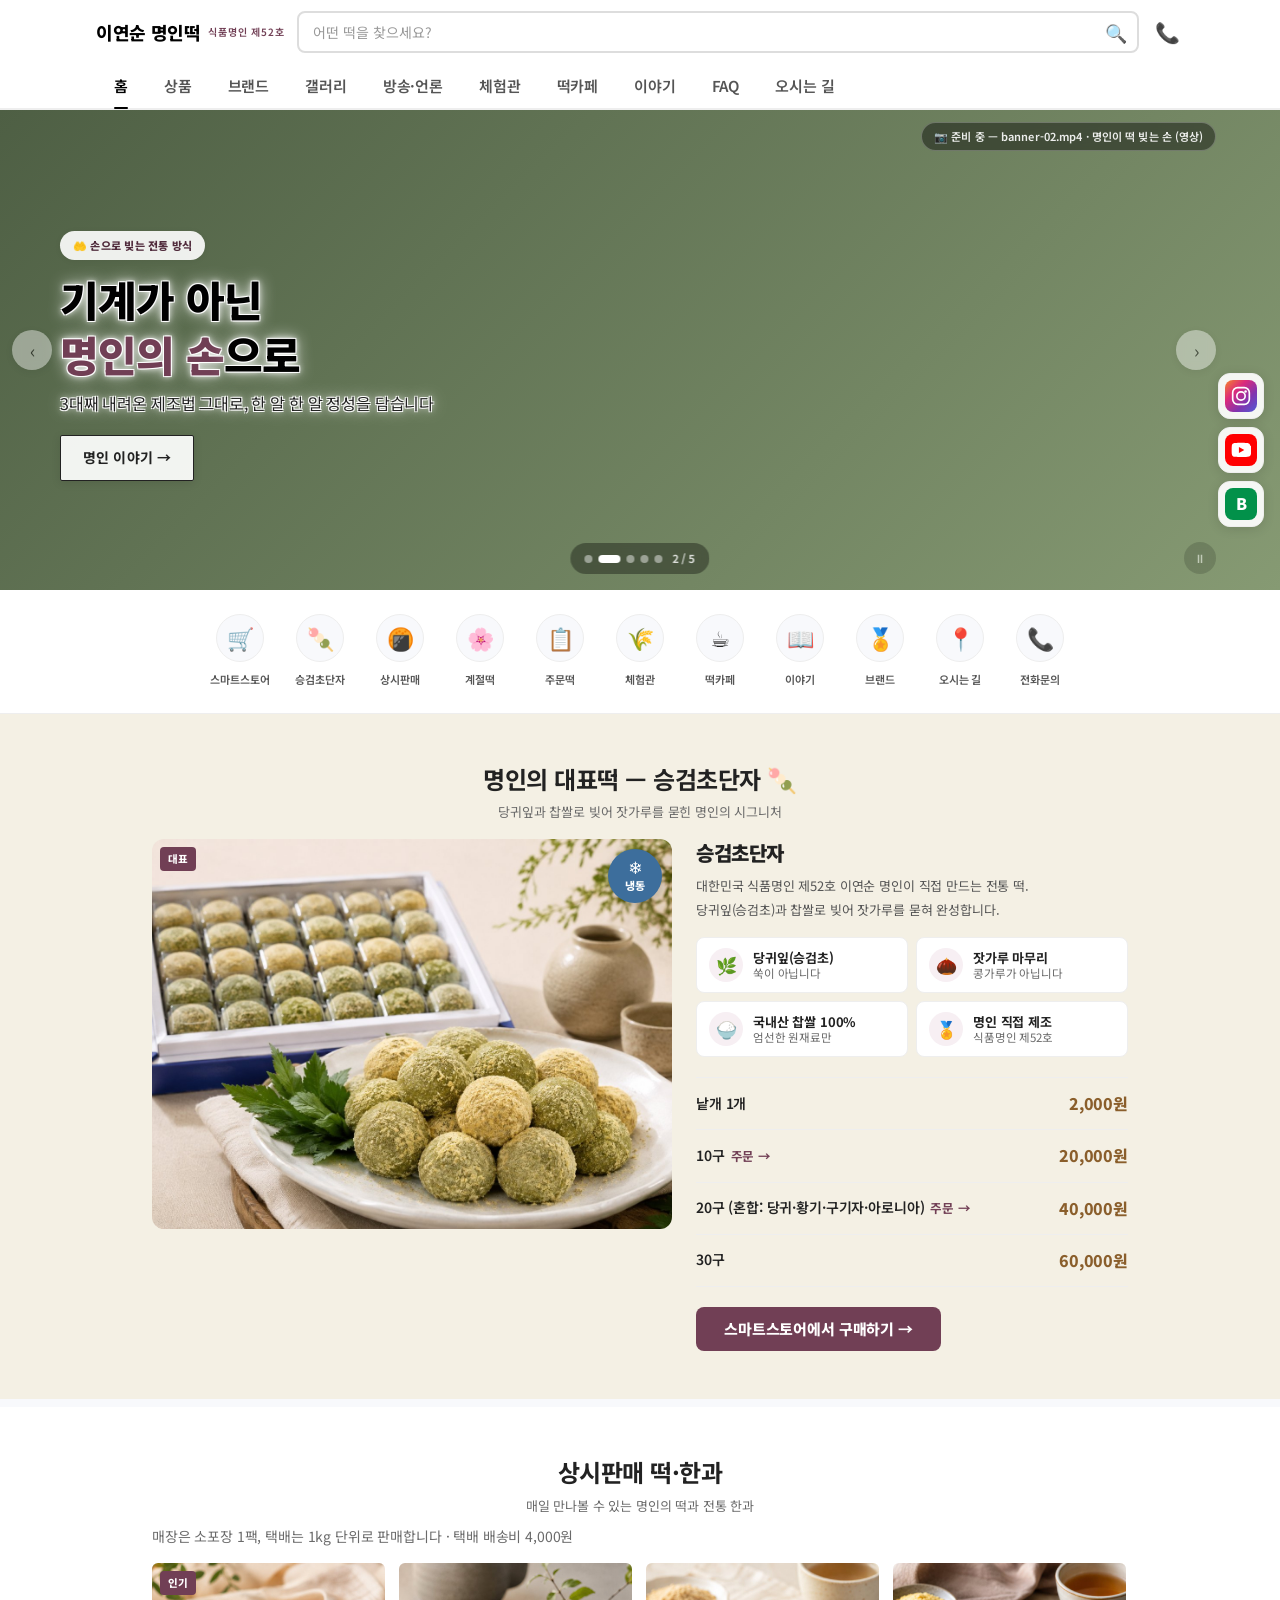
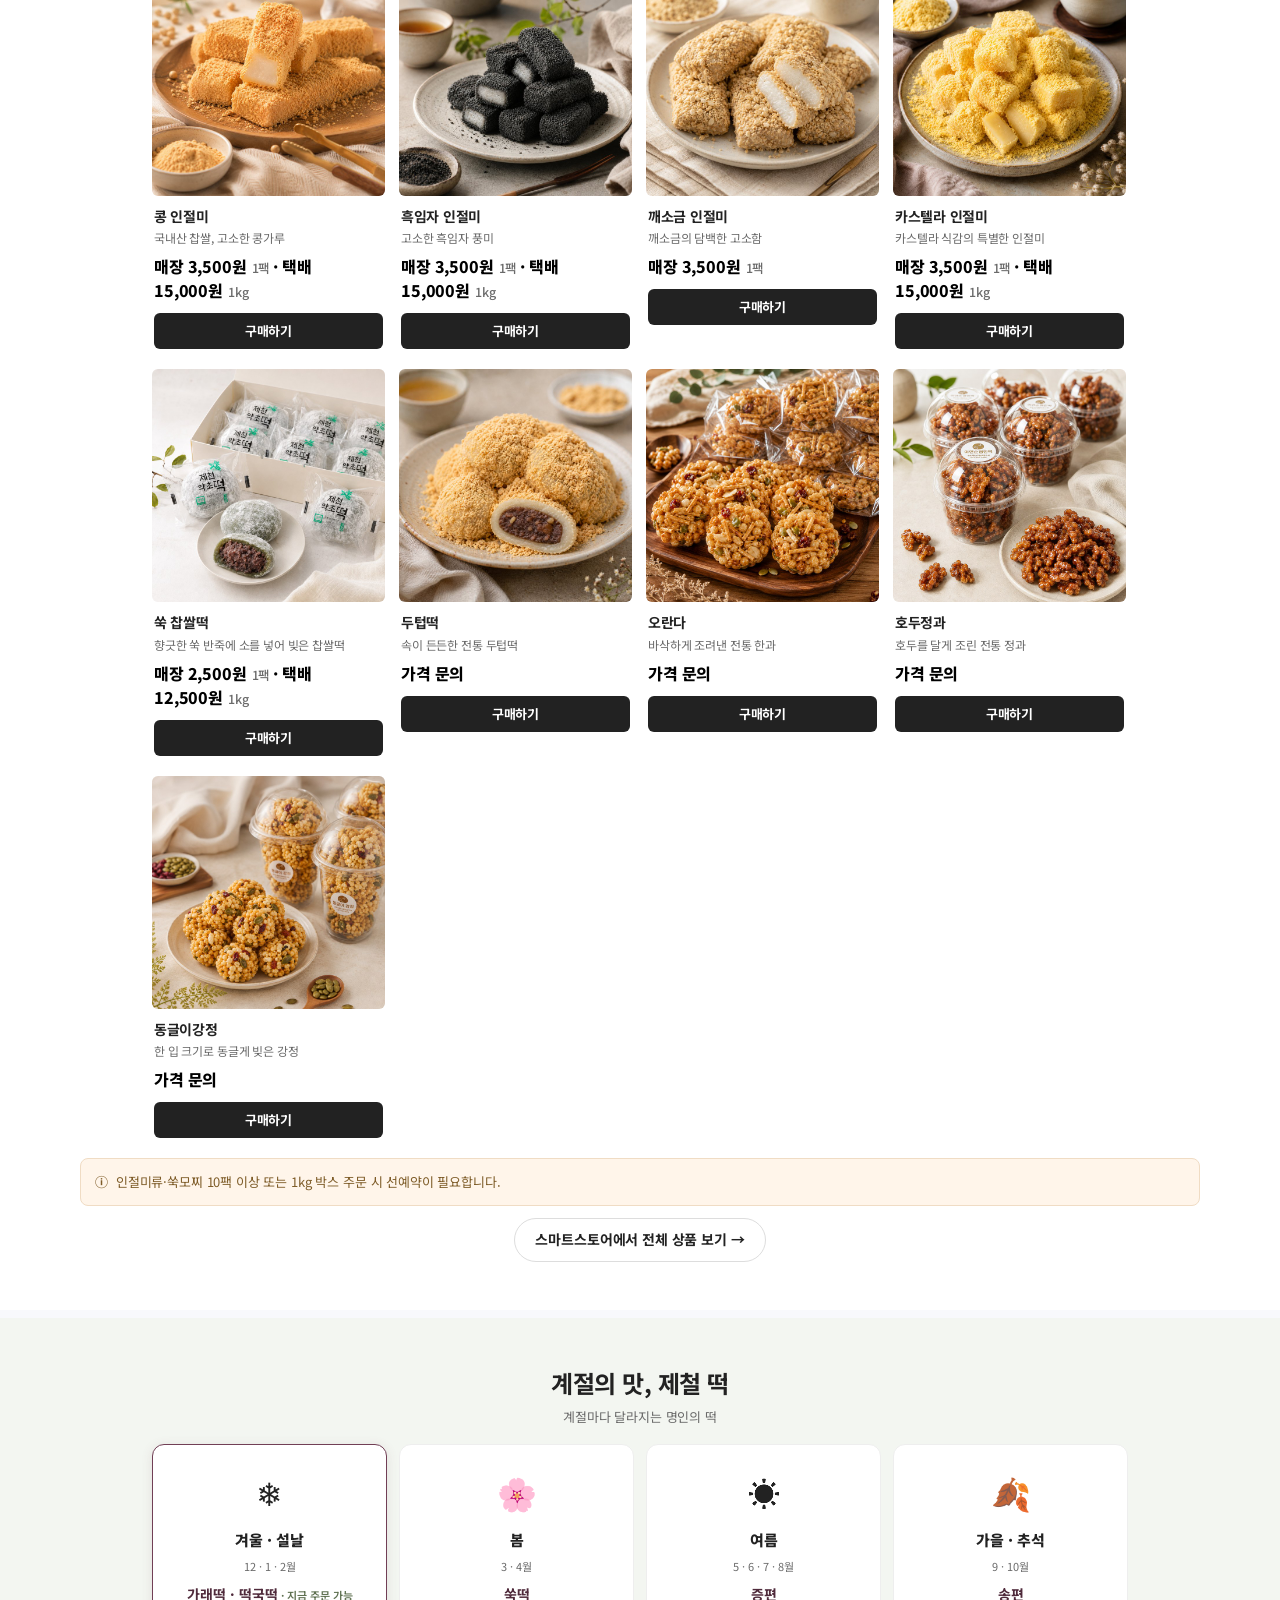
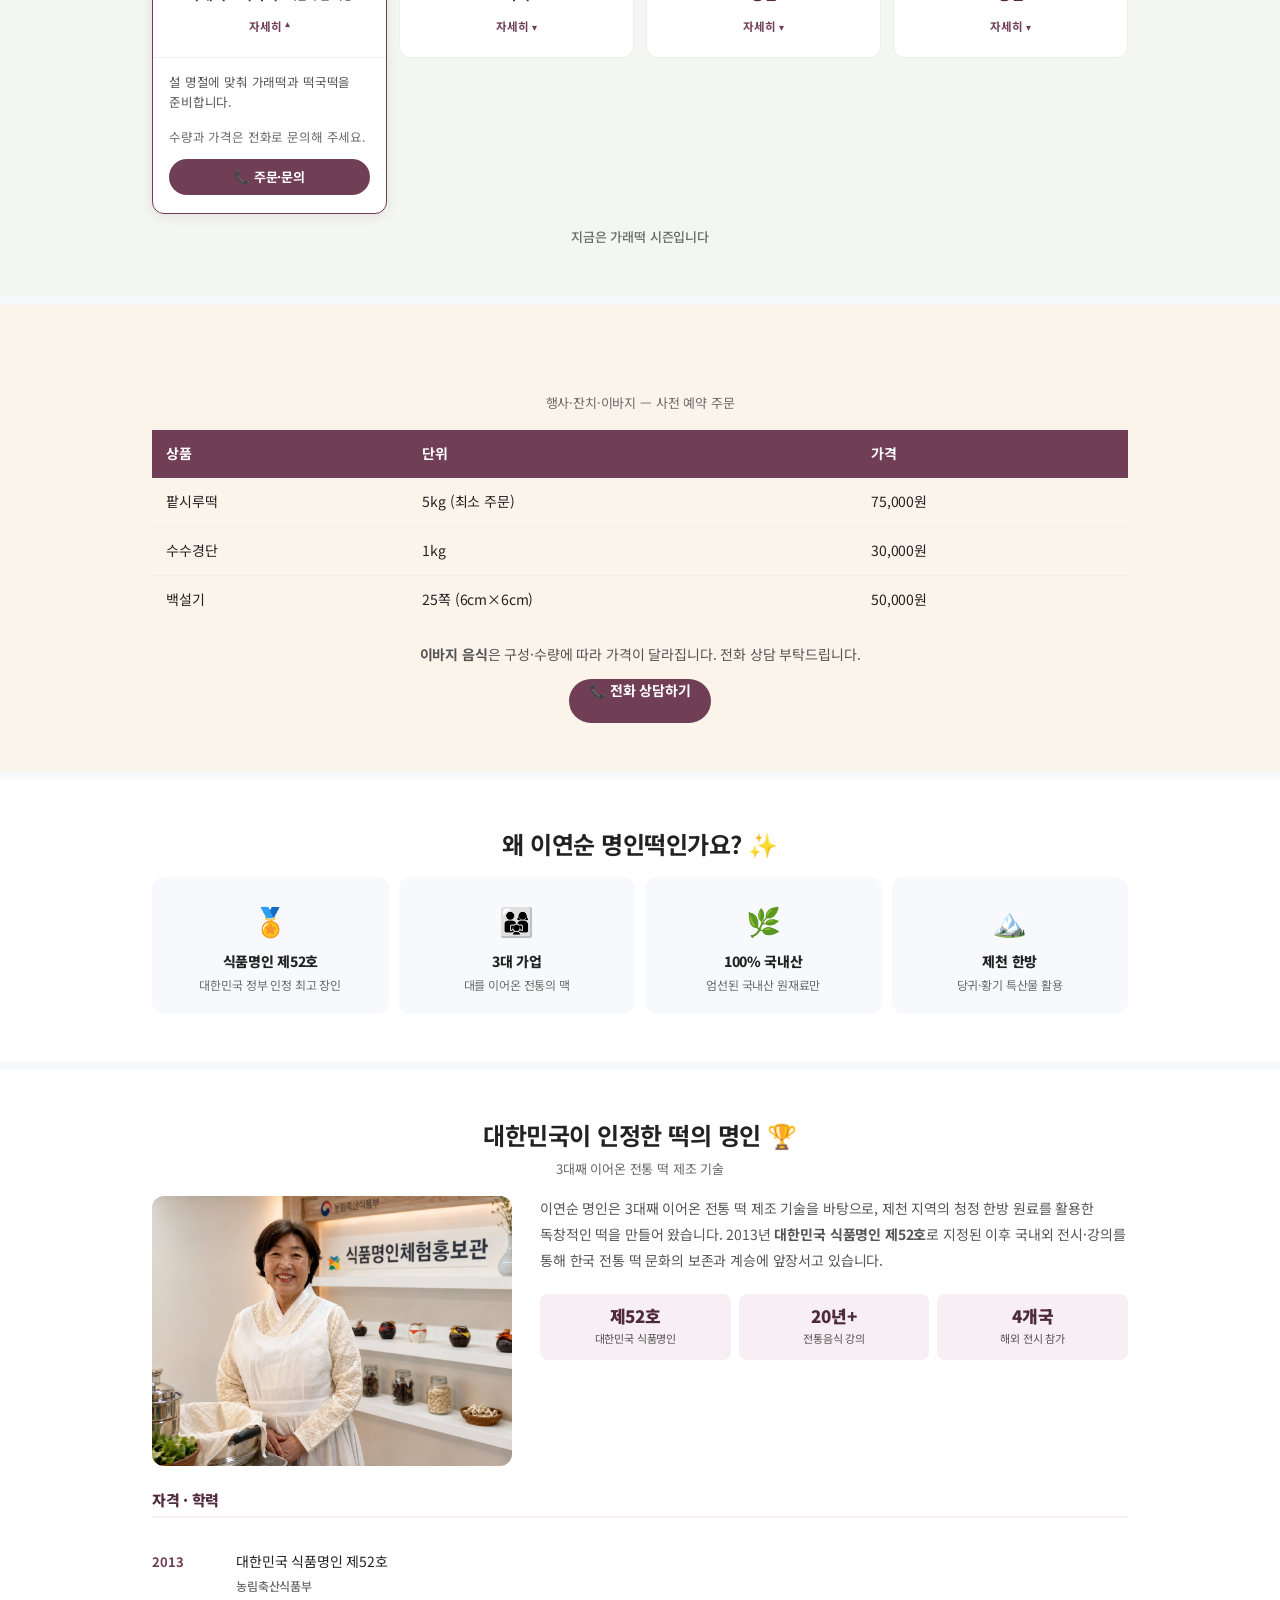
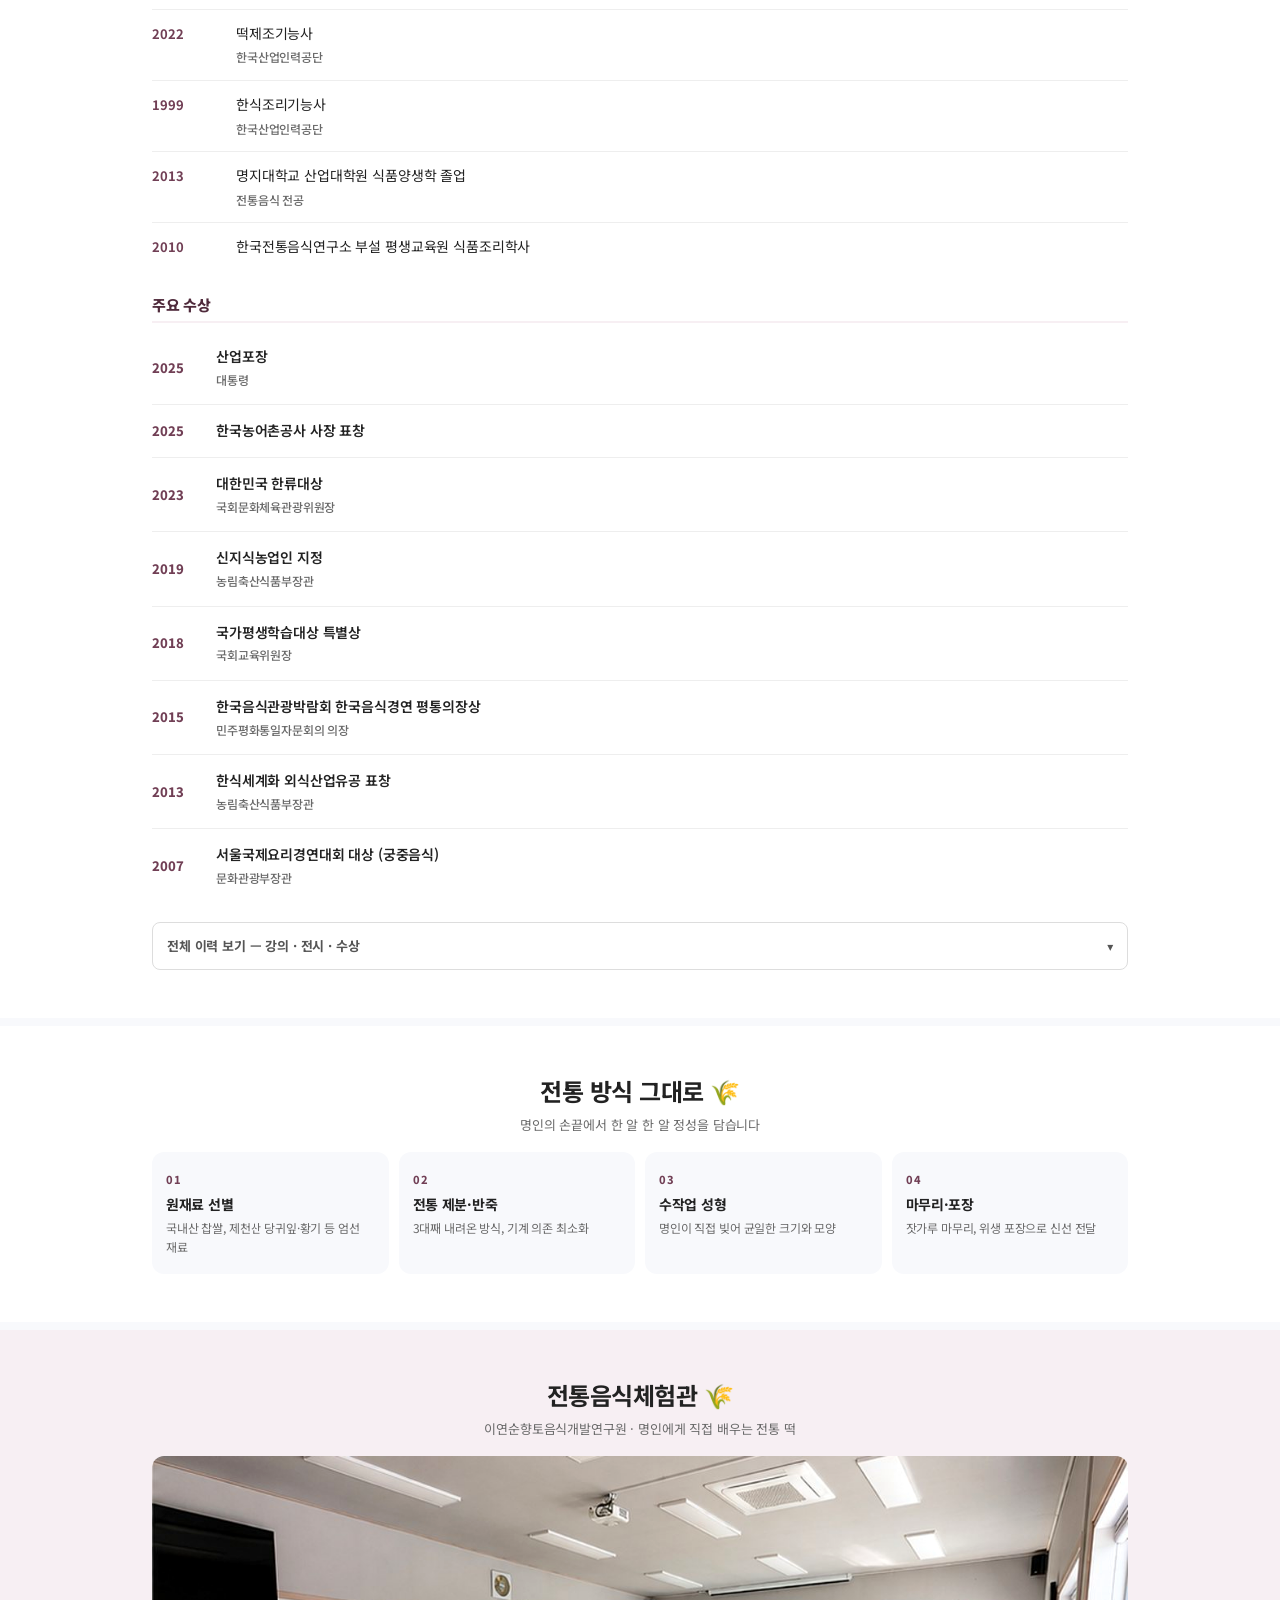
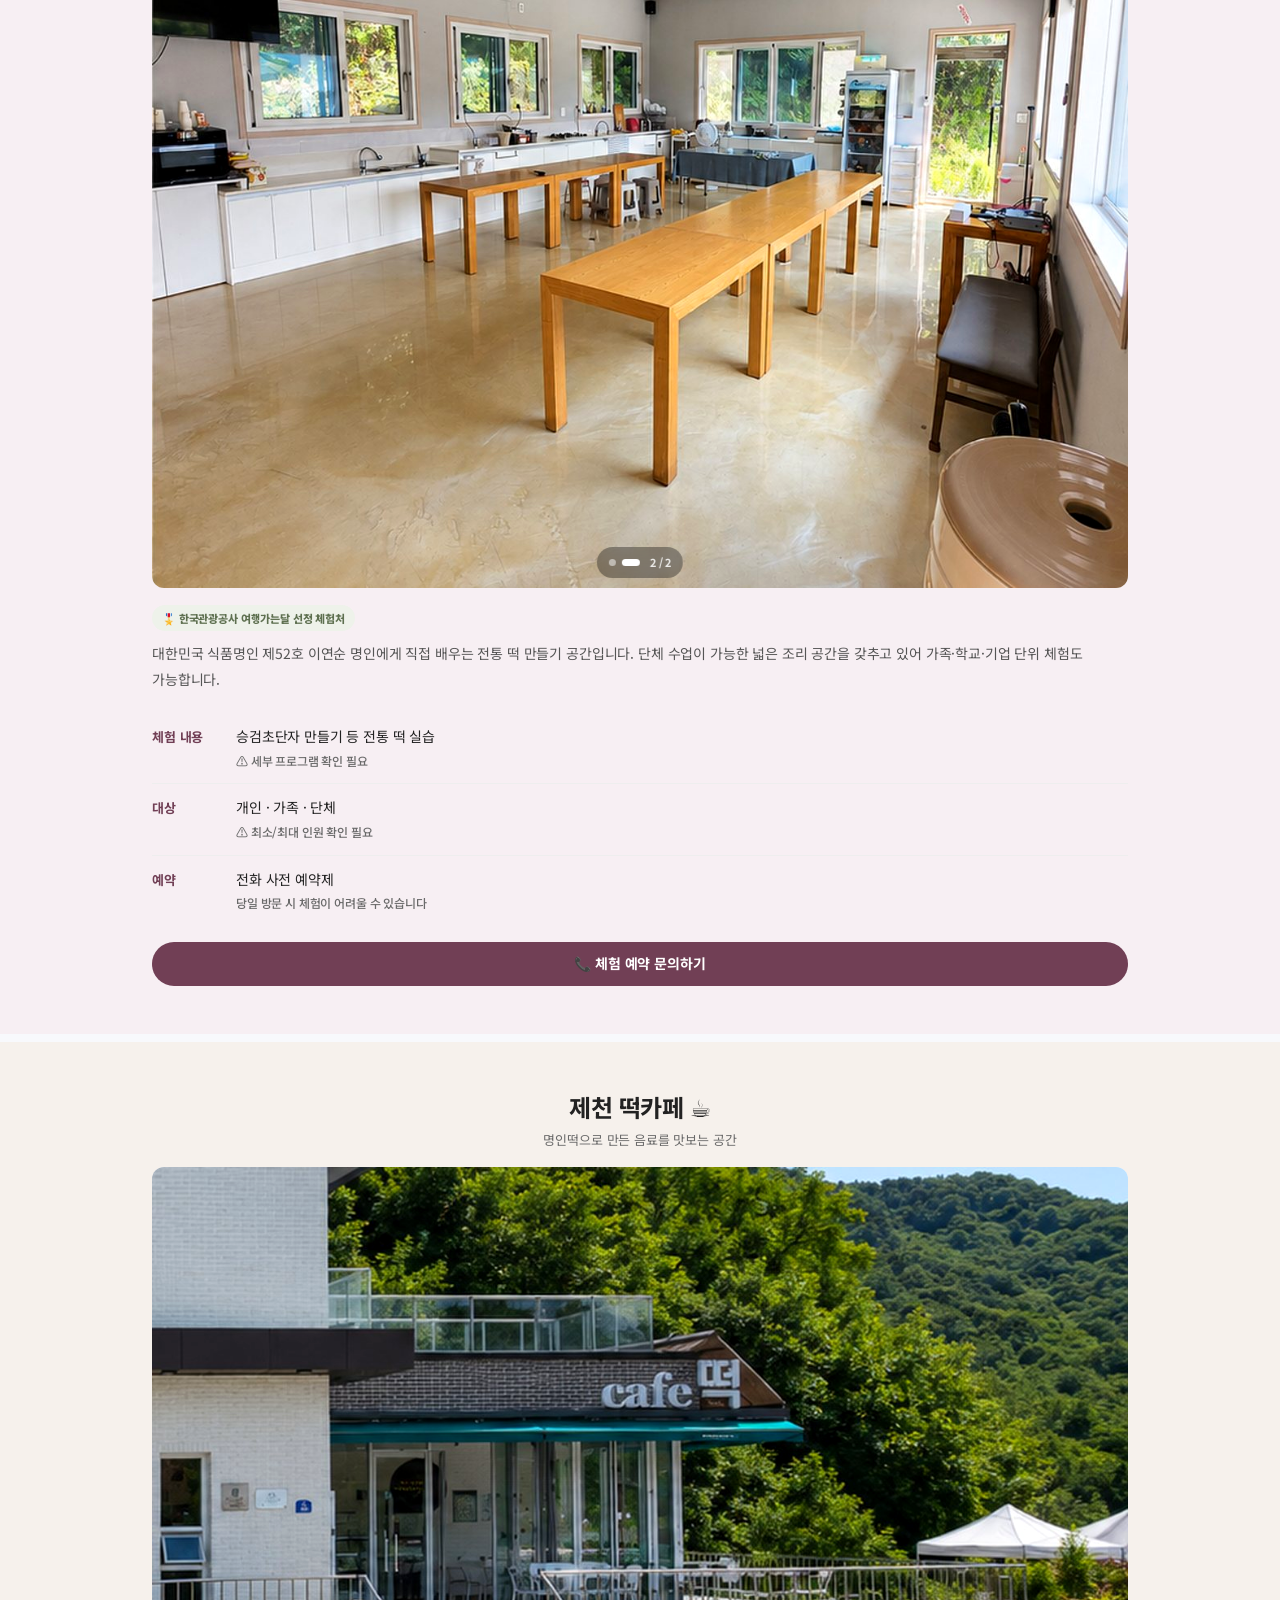
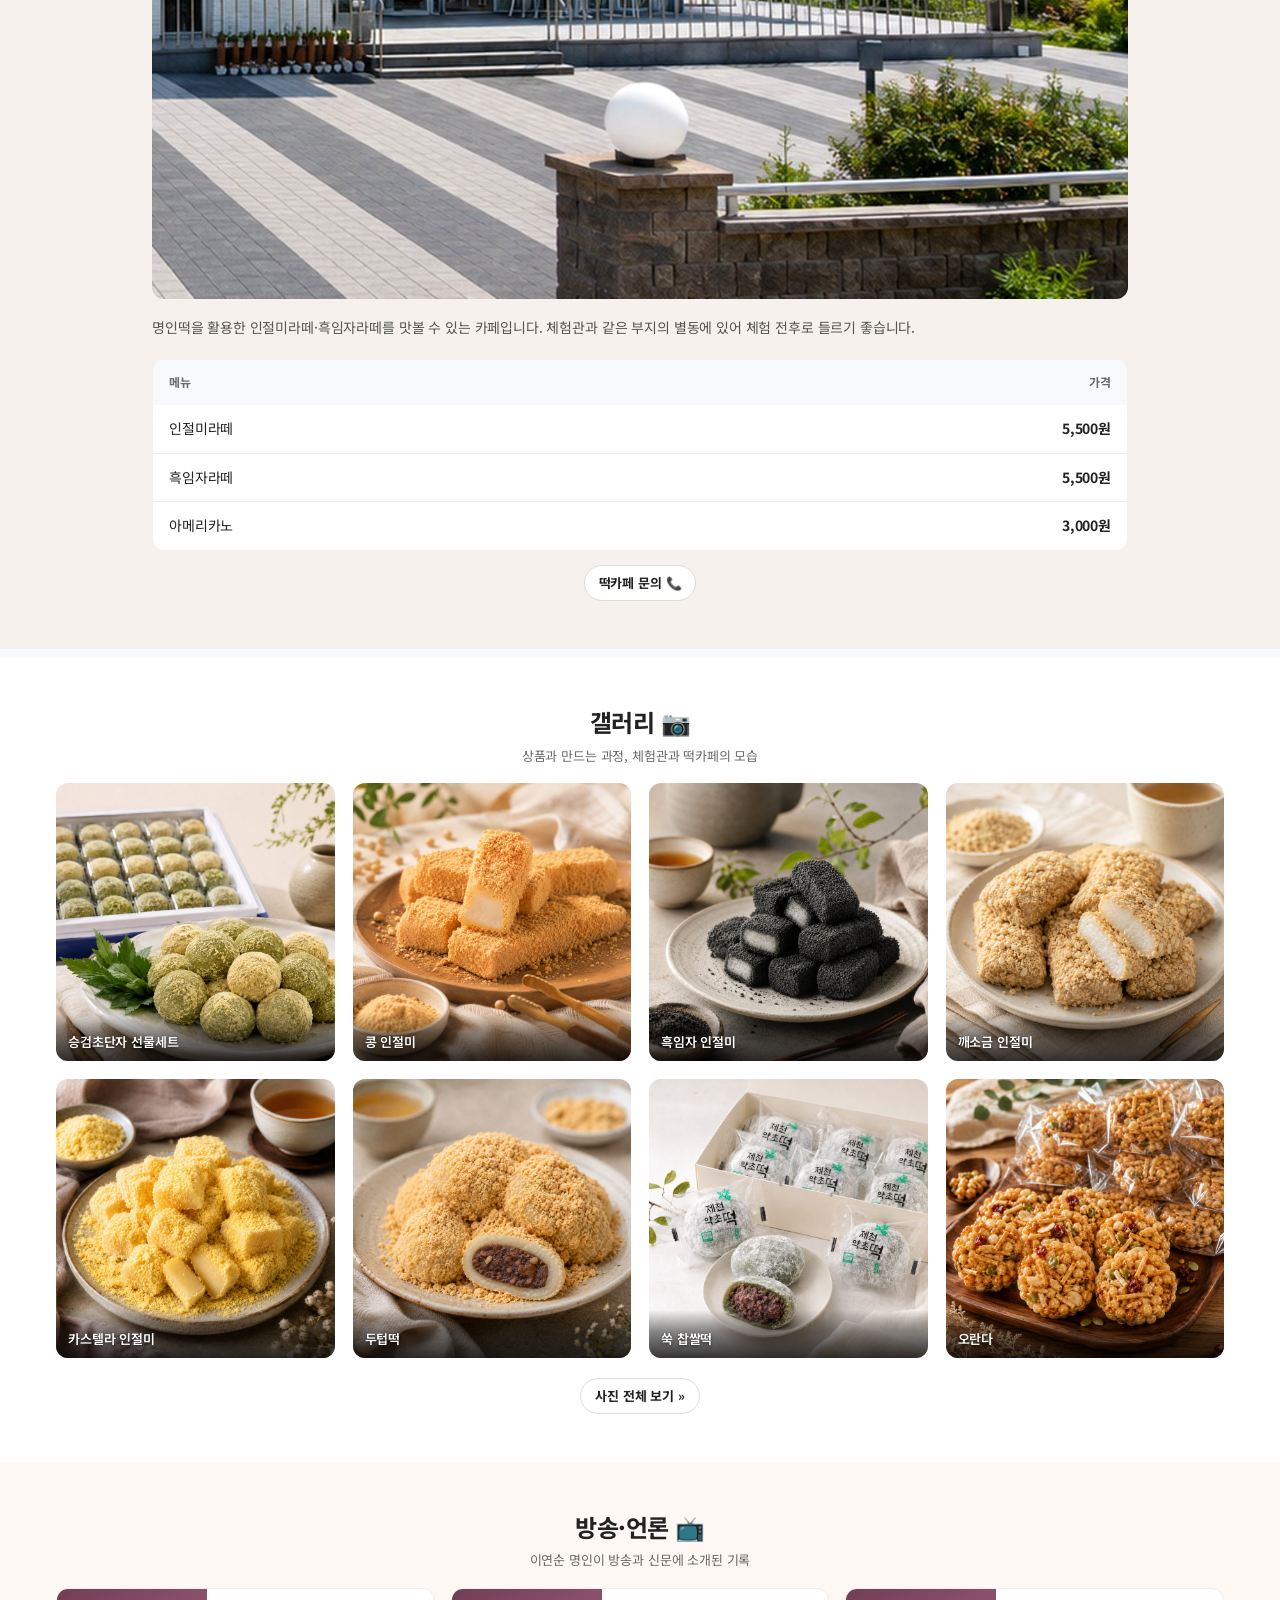
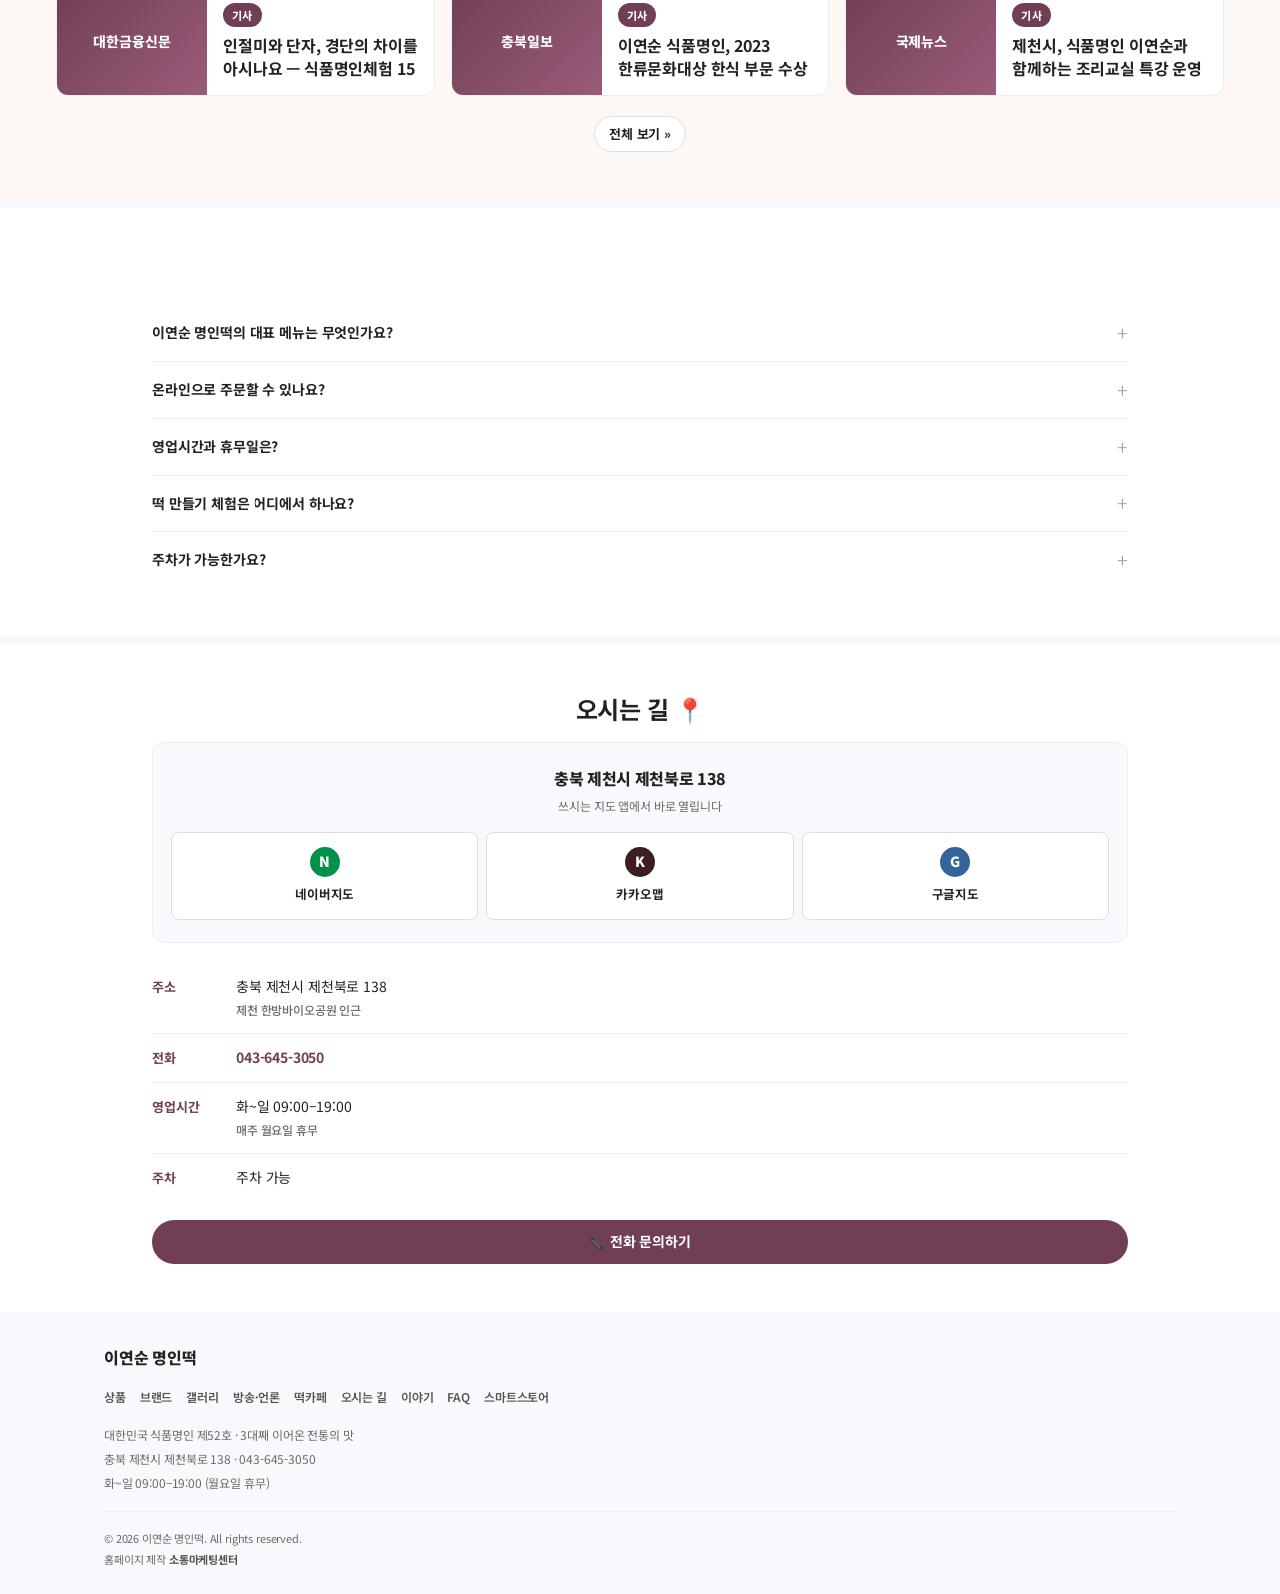
==== commit 92739054: "스마트스토어 상품별 링크 연결 6곳 + 쑥 찹쌀떡으로 상품명 정리" ====
--- a/index.html
+++ b/index.html
@@ -42,7 +42,7 @@
   <link rel="stylesheet" href="https://fonts.googleapis.com/css2?family=Noto+Sans+KR:wght@400;500;600;700;800;900&display=swap">
 
   <!-- 스타일 -->
-  <link rel="stylesheet" href="assets/css/style.css?v=25dbdefc">
+  <link rel="stylesheet" href="assets/css/style.css?v=4808afd3">
 
   <!-- 구조화 데이터: LocalBusiness -->
   <script type="application/ld+json">
@@ -86,7 +86,7 @@
           {"@type":"MenuItem","name":"흑임자 인절미","offers":{"@type":"Offer","price":"3500","priceCurrency":"KRW"}},
           {"@type":"MenuItem","name":"깨소금 인절미","offers":{"@type":"Offer","price":"3500","priceCurrency":"KRW"}},
           {"@type":"MenuItem","name":"카스텔라 인절미","offers":{"@type":"Offer","price":"3500","priceCurrency":"KRW"}},
-          {"@type":"MenuItem","name":"쑥녹두 찹쌀떡","offers":{"@type":"Offer","price":"2500","priceCurrency":"KRW"}},
+          {"@type":"MenuItem","name":"쑥 찹쌀떡","offers":{"@type":"Offer","price":"2500","priceCurrency":"KRW"}},
           {"@type":"MenuItem","name":"두텁떡"},
           {"@type":"MenuItem","name":"오란다"},
           {"@type":"MenuItem","name":"호두정과"},
@@ -475,11 +475,11 @@
               <span class="danja-option__price">2,000원</span>
             </li>
             <li class="danja-option">
-              <span class="danja-option__name">10구</span>
+              <a class="danja-option__name danja-option__link" href="https://smartstore.naver.com/leeys3050/products/8462088438" target="_blank" rel="noopener">10구 <span class="danja-option__go">주문 →</span></a>
               <span class="danja-option__price">20,000원</span>
             </li>
             <li class="danja-option">
-              <span class="danja-option__name">20구 (혼합: 당귀·황기·구기자·아로니아)</span>
+              <a class="danja-option__name danja-option__link" href="https://smartstore.naver.com/leeys3050/products/8462145985" target="_blank" rel="noopener">20구 (혼합: 당귀·황기·구기자·아로니아) <span class="danja-option__go">주문 →</span></a>
               <span class="danja-option__price">40,000원</span>
             </li>
             <li class="danja-option">
@@ -512,7 +512,7 @@
             <h3 class="prd-item__name">콩 인절미</h3>
             <p class="prd-item__desc">국내산 찹쌀, 고소한 콩가루</p>
             <p class="prd-item__price">매장 3,500원 <span class="prd-item__unit">1팩</span> · 택배 15,000원 <span class="prd-item__unit">1kg</span></p>
-            <a href="https://smartstore.naver.com/leeys3050" class="prd-item__buy" target="_blank" rel="noopener">구매하기</a>
+            <a href="https://smartstore.naver.com/leeys3050/products/13137081082" class="prd-item__buy" target="_blank" rel="noopener">구매하기</a>
           </div>
         </article>
 
@@ -524,7 +524,7 @@
             <h3 class="prd-item__name">흑임자 인절미</h3>
             <p class="prd-item__desc">고소한 흑임자 풍미</p>
             <p class="prd-item__price">매장 3,500원 <span class="prd-item__unit">1팩</span> · 택배 15,000원 <span class="prd-item__unit">1kg</span></p>
-            <a href="https://smartstore.naver.com/leeys3050" class="prd-item__buy" target="_blank" rel="noopener">구매하기</a>
+            <a href="https://smartstore.naver.com/leeys3050/products/8461891022" class="prd-item__buy" target="_blank" rel="noopener">구매하기</a>
           </div>
         </article>
 
@@ -548,19 +548,19 @@
             <h3 class="prd-item__name">카스텔라 인절미</h3>
             <p class="prd-item__desc">카스텔라 식감의 특별한 인절미</p>
             <p class="prd-item__price">매장 3,500원 <span class="prd-item__unit">1팩</span> · 택배 15,000원 <span class="prd-item__unit">1kg</span></p>
-            <a href="https://smartstore.naver.com/leeys3050" class="prd-item__buy" target="_blank" rel="noopener">구매하기</a>
+            <a href="https://smartstore.naver.com/leeys3050/products/13137043965" class="prd-item__buy" target="_blank" rel="noopener">구매하기</a>
           </div>
         </article>
 
         <article class="prd-item">
           <div class="prd-item__media ph-host">
-            <img src="assets/images/prd-ssuknokdu.jpg" alt="쑥녹두 찹쌀떡 — 쑥 반죽에 소를 넣어 빚은 개별포장 찹쌀떡" loading="lazy" data-ratio="1:1">
+            <img src="assets/images/prd-ssuknokdu.jpg" alt="쑥 찹쌀떡 — 쑥 반죽에 소를 넣어 빚은 개별포장 찹쌀떡" loading="lazy" data-ratio="1:1">
           </div>
           <div class="prd-item__body">
-            <h3 class="prd-item__name">쑥녹두 찹쌀떡</h3>
-            <p class="prd-item__desc">향긋한 쑥 + 녹두 소</p>
+            <h3 class="prd-item__name">쑥 찹쌀떡</h3>
+            <p class="prd-item__desc">향긋한 쑥 반죽에 소를 넣어 빚은 찹쌀떡</p>
             <p class="prd-item__price">매장 2,500원 <span class="prd-item__unit">1팩</span> · 택배 12,500원 <span class="prd-item__unit">1kg</span></p>
-            <a href="https://smartstore.naver.com/leeys3050" class="prd-item__buy" target="_blank" rel="noopener">구매하기</a>
+            <a href="https://smartstore.naver.com/leeys3050/products/8462564488" class="prd-item__buy" target="_blank" rel="noopener">구매하기</a>
           </div>
         </article>
 
@@ -1192,7 +1192,7 @@
   </nav>
 
   <!-- 스크립트 -->
-  <script src="assets/js/site-config.js?v=dea2f21c"></script>
+  <script src="assets/js/site-config.js?v=e2cbc5b8"></script>
   <script src="assets/js/main.js?v=8f913c50"></script>
   <script>
     (function () {
--- a/assets/css/style.css
+++ b/assets/css/style.css
@@ -1362,3 +1362,10 @@
   margin-top: 8px; font-size: 14px; color: var(--muted);
   line-height: 1.6; word-break: keep-all;
 }
+
+/* 승검초단자 옵션 — 스토어 상품으로 바로 가는 링크 */
+.danja-option__link { color: inherit; text-decoration: none; display: inline-flex; align-items: baseline; gap: 6px; flex-wrap: wrap; }
+.danja-option__link:hover { color: var(--accent); }
+.danja-option__link:hover .danja-option__go { text-decoration: underline; }
+.danja-option__link:focus-visible { outline: 3px solid var(--accent); outline-offset: 2px; border-radius: 4px; }
+.danja-option__go { font-size: 12.5px; font-weight: 700; color: var(--accent); white-space: nowrap; }
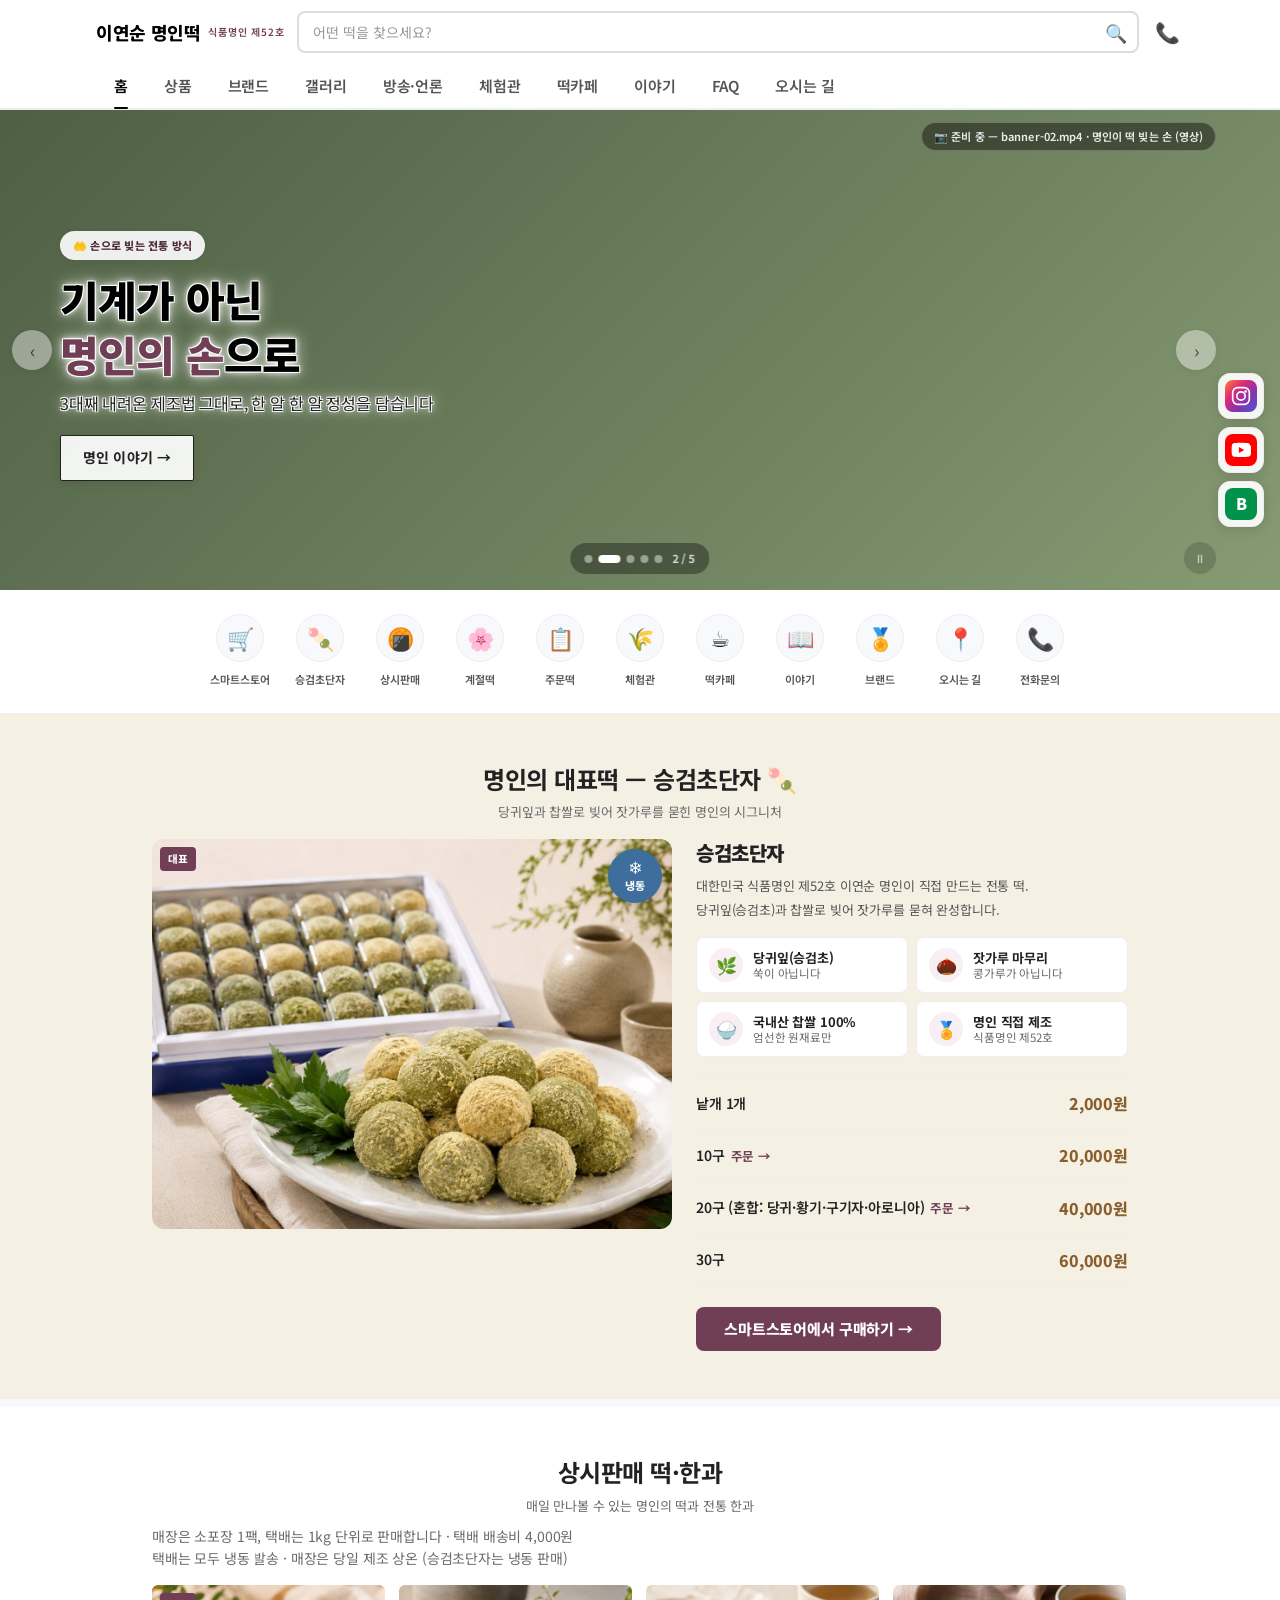
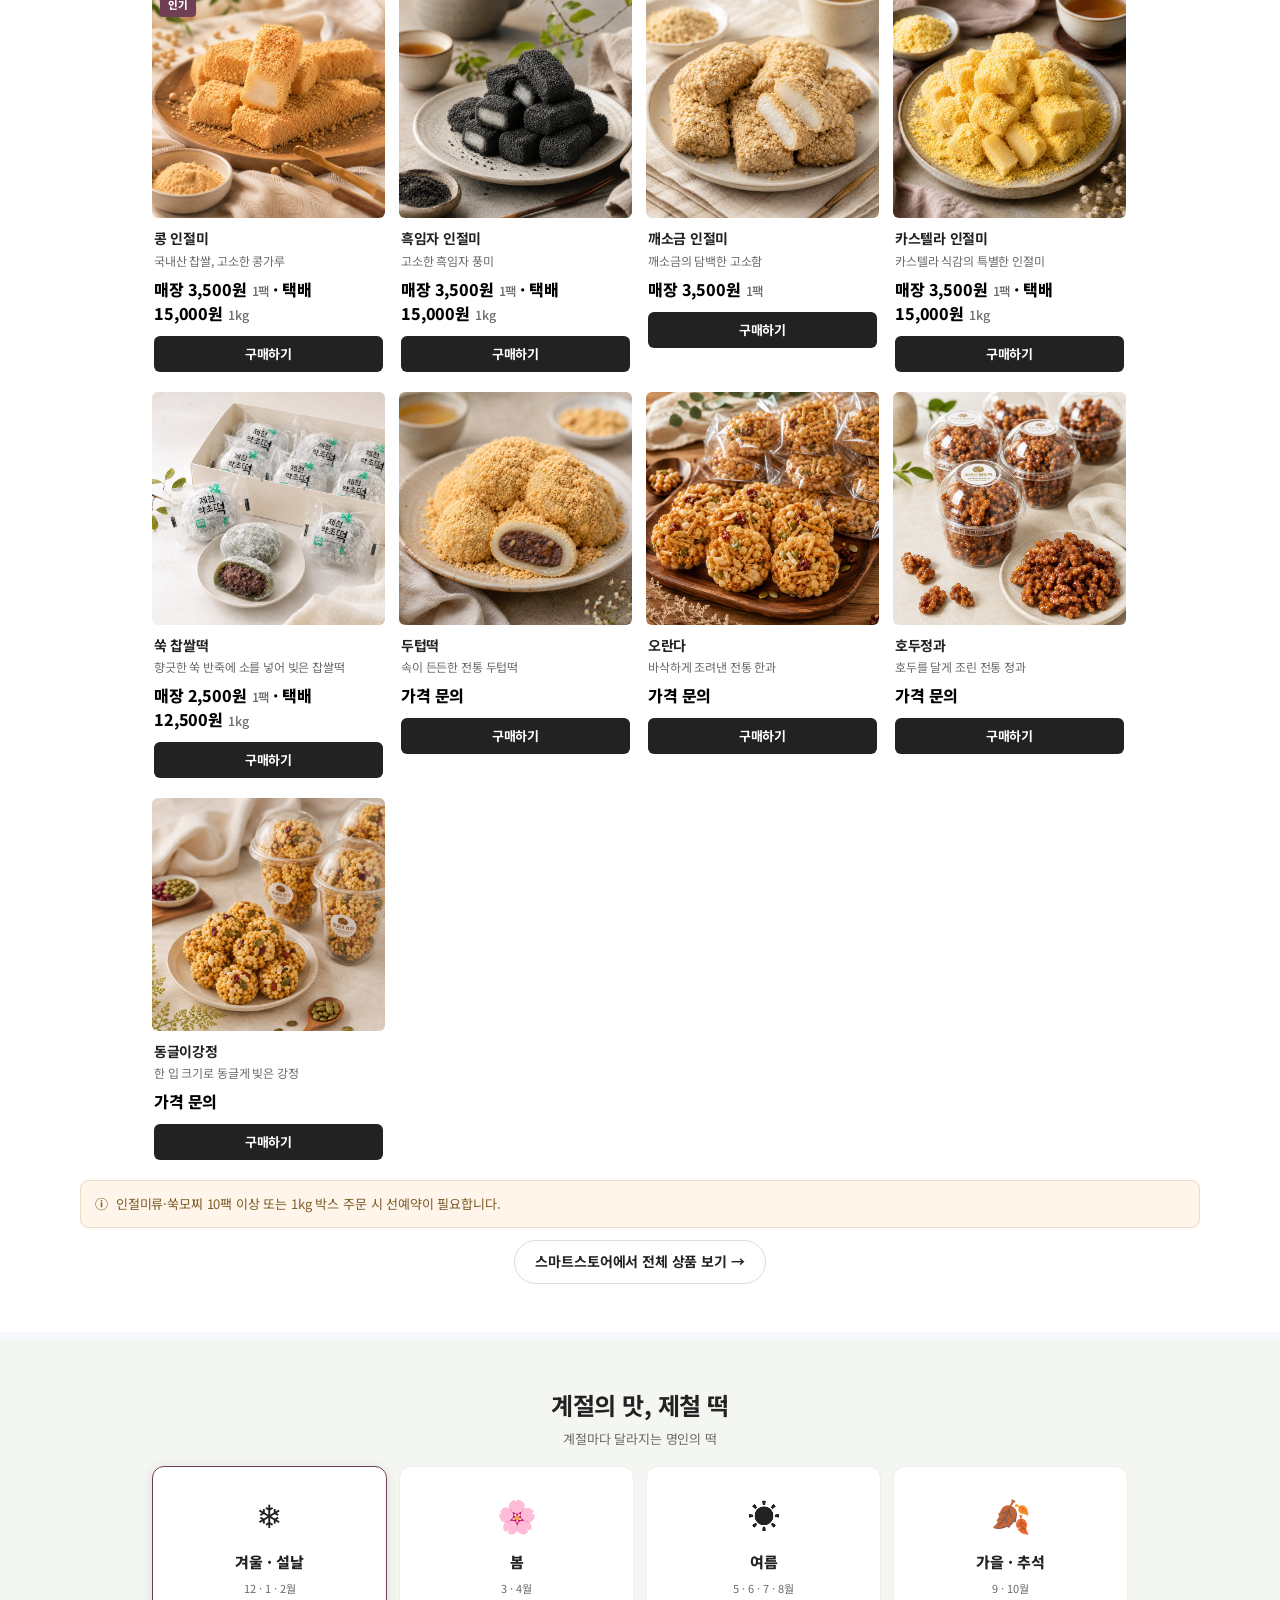
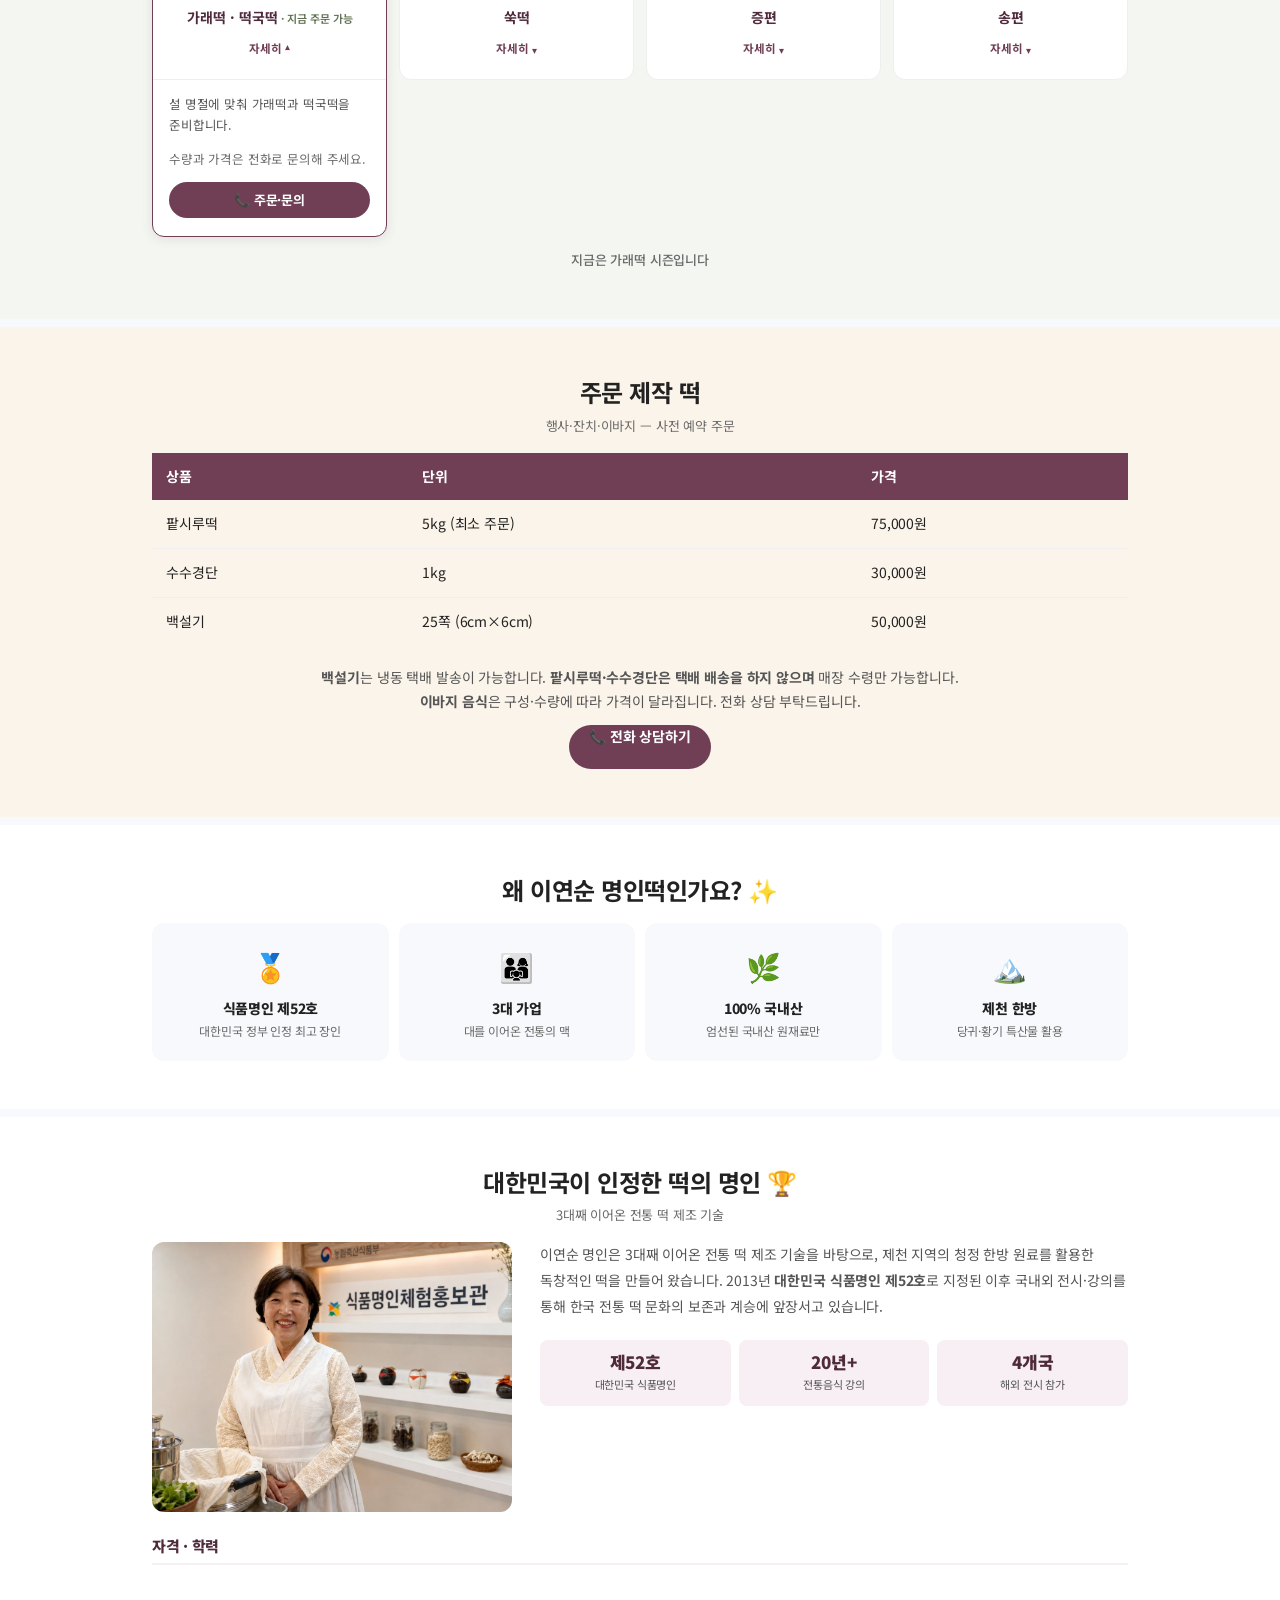
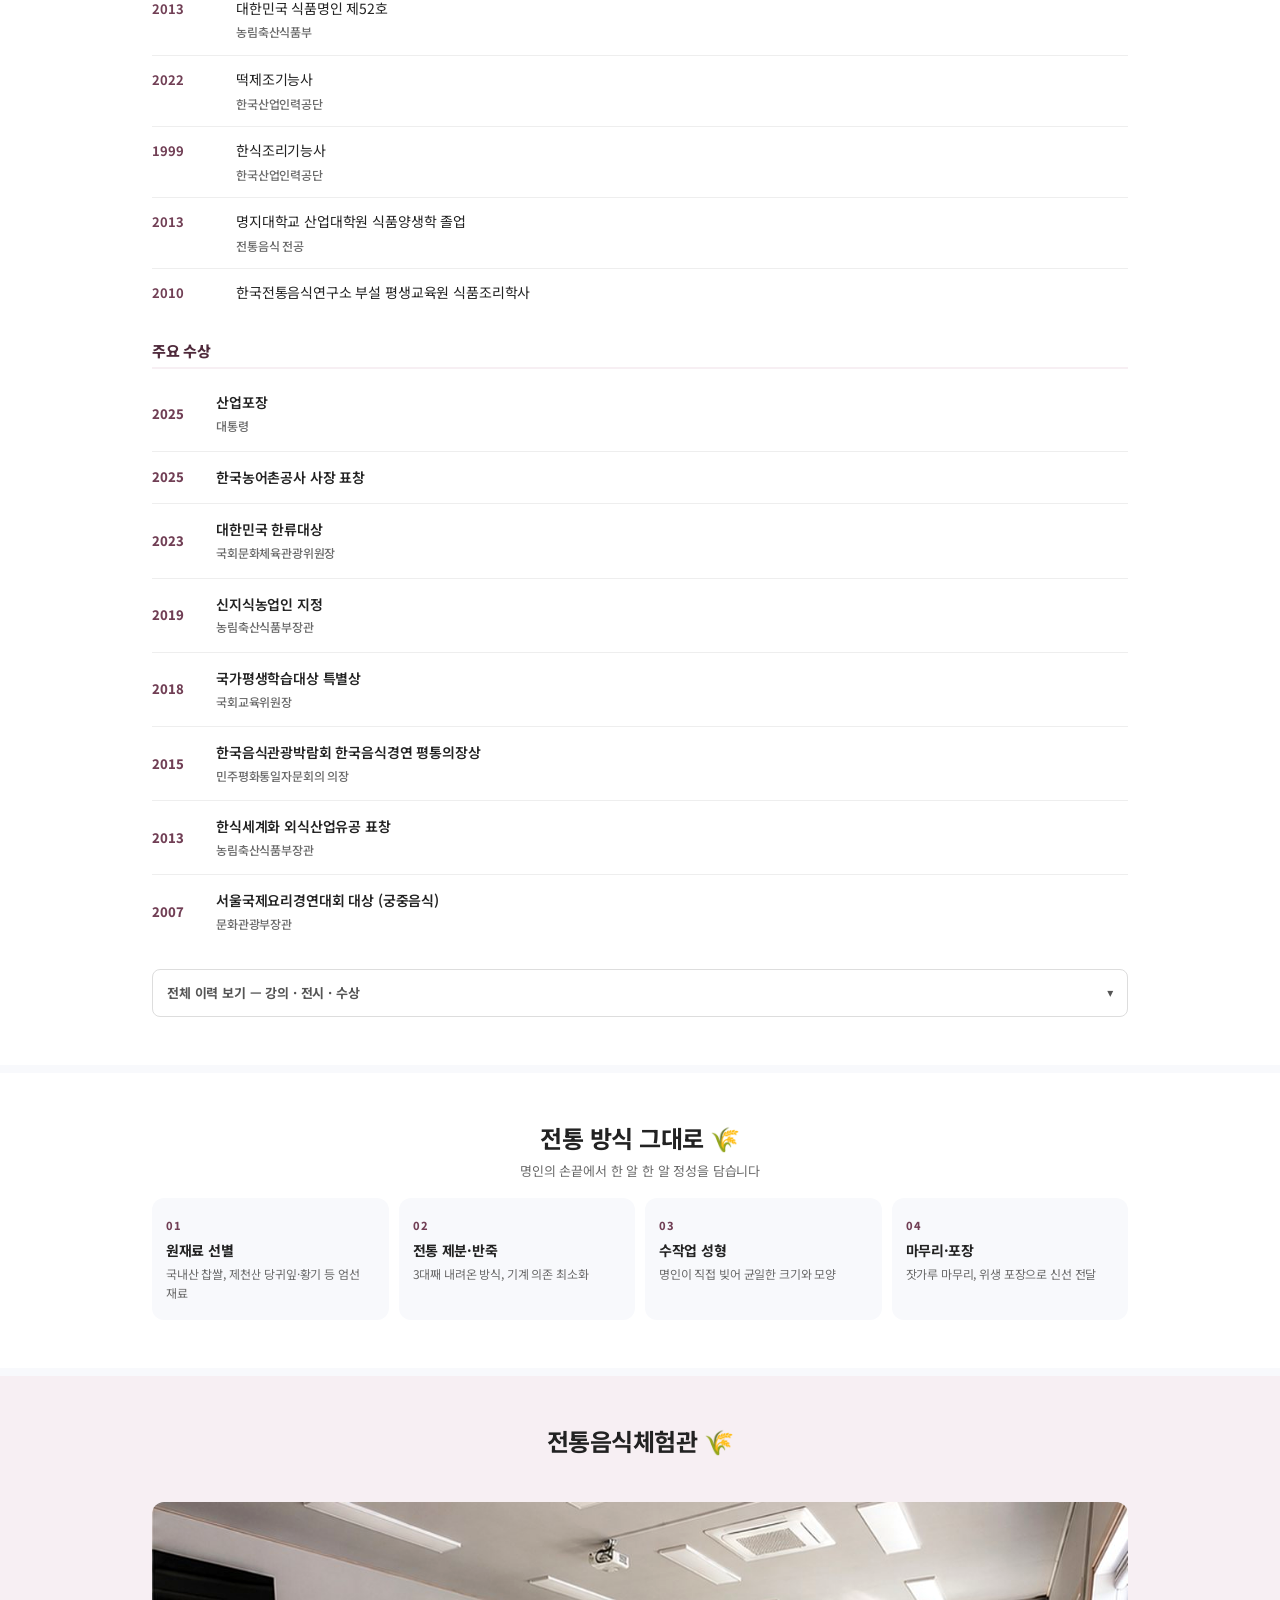
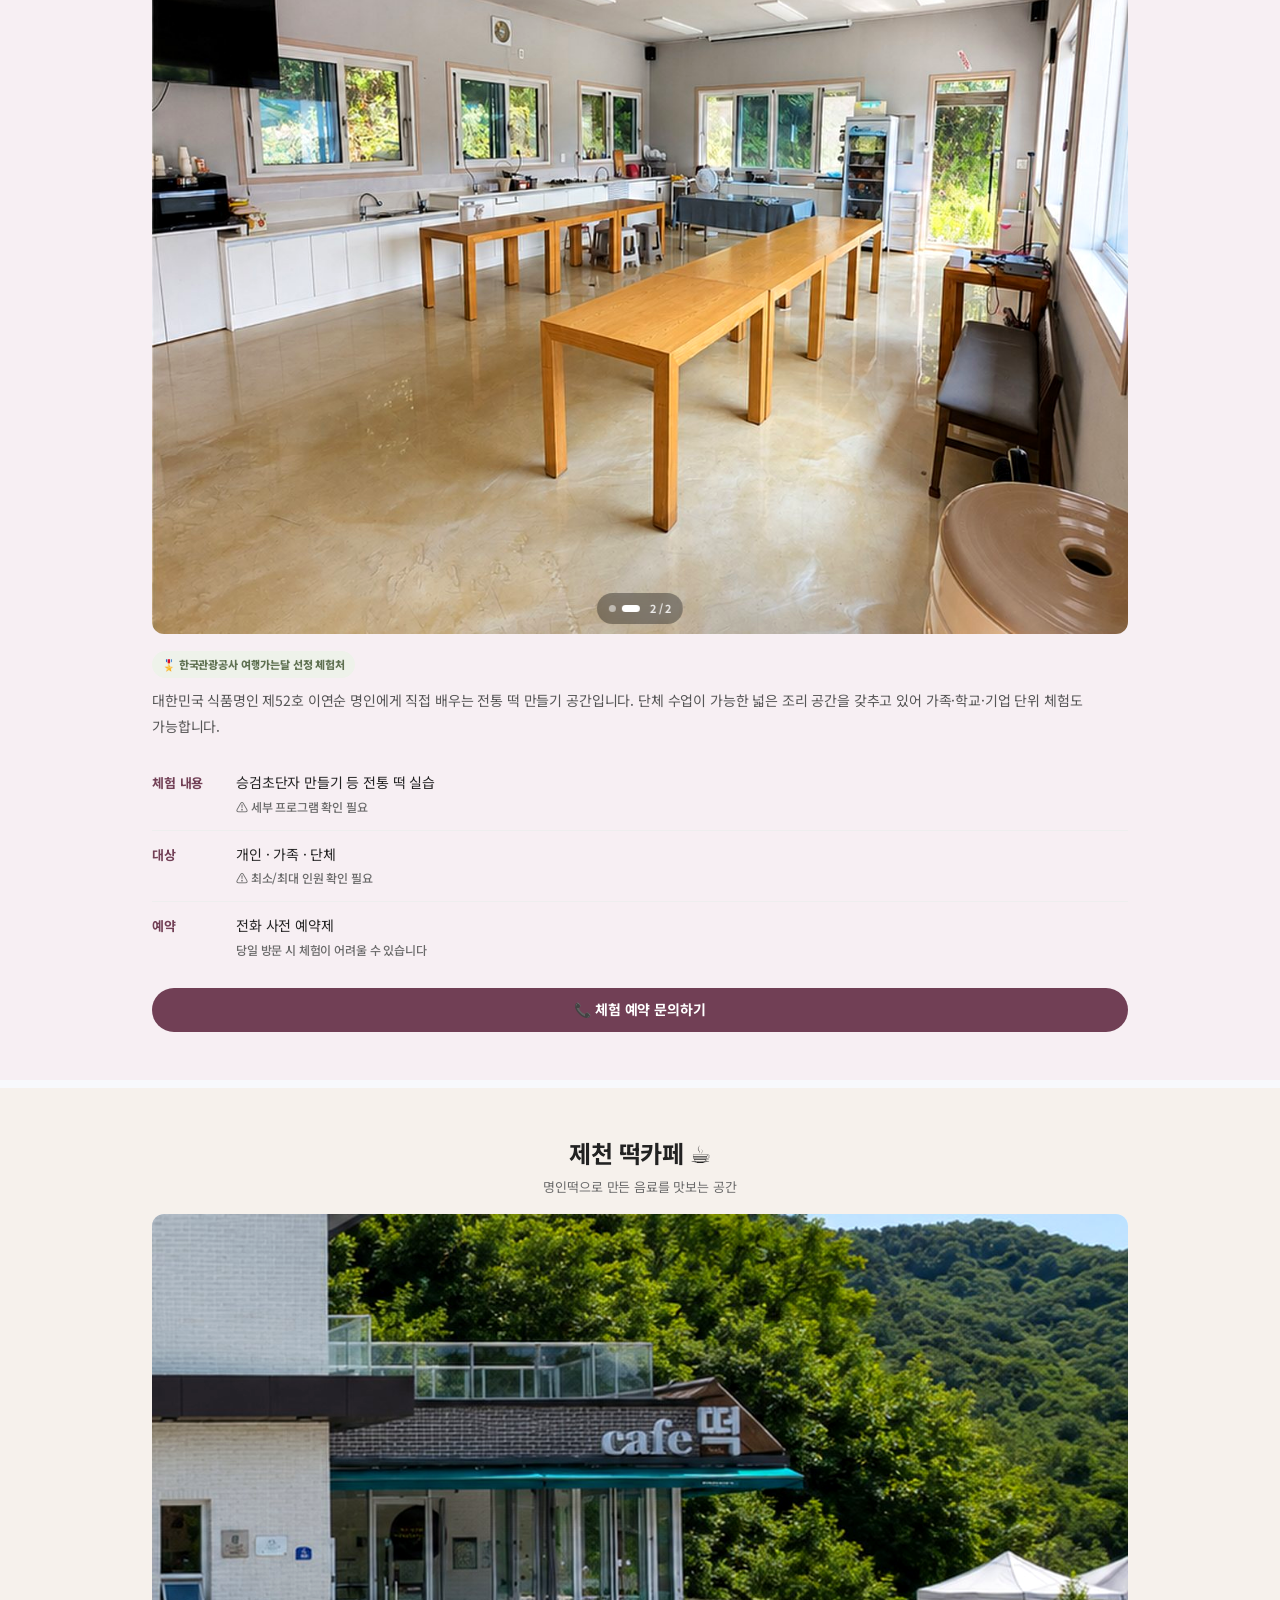
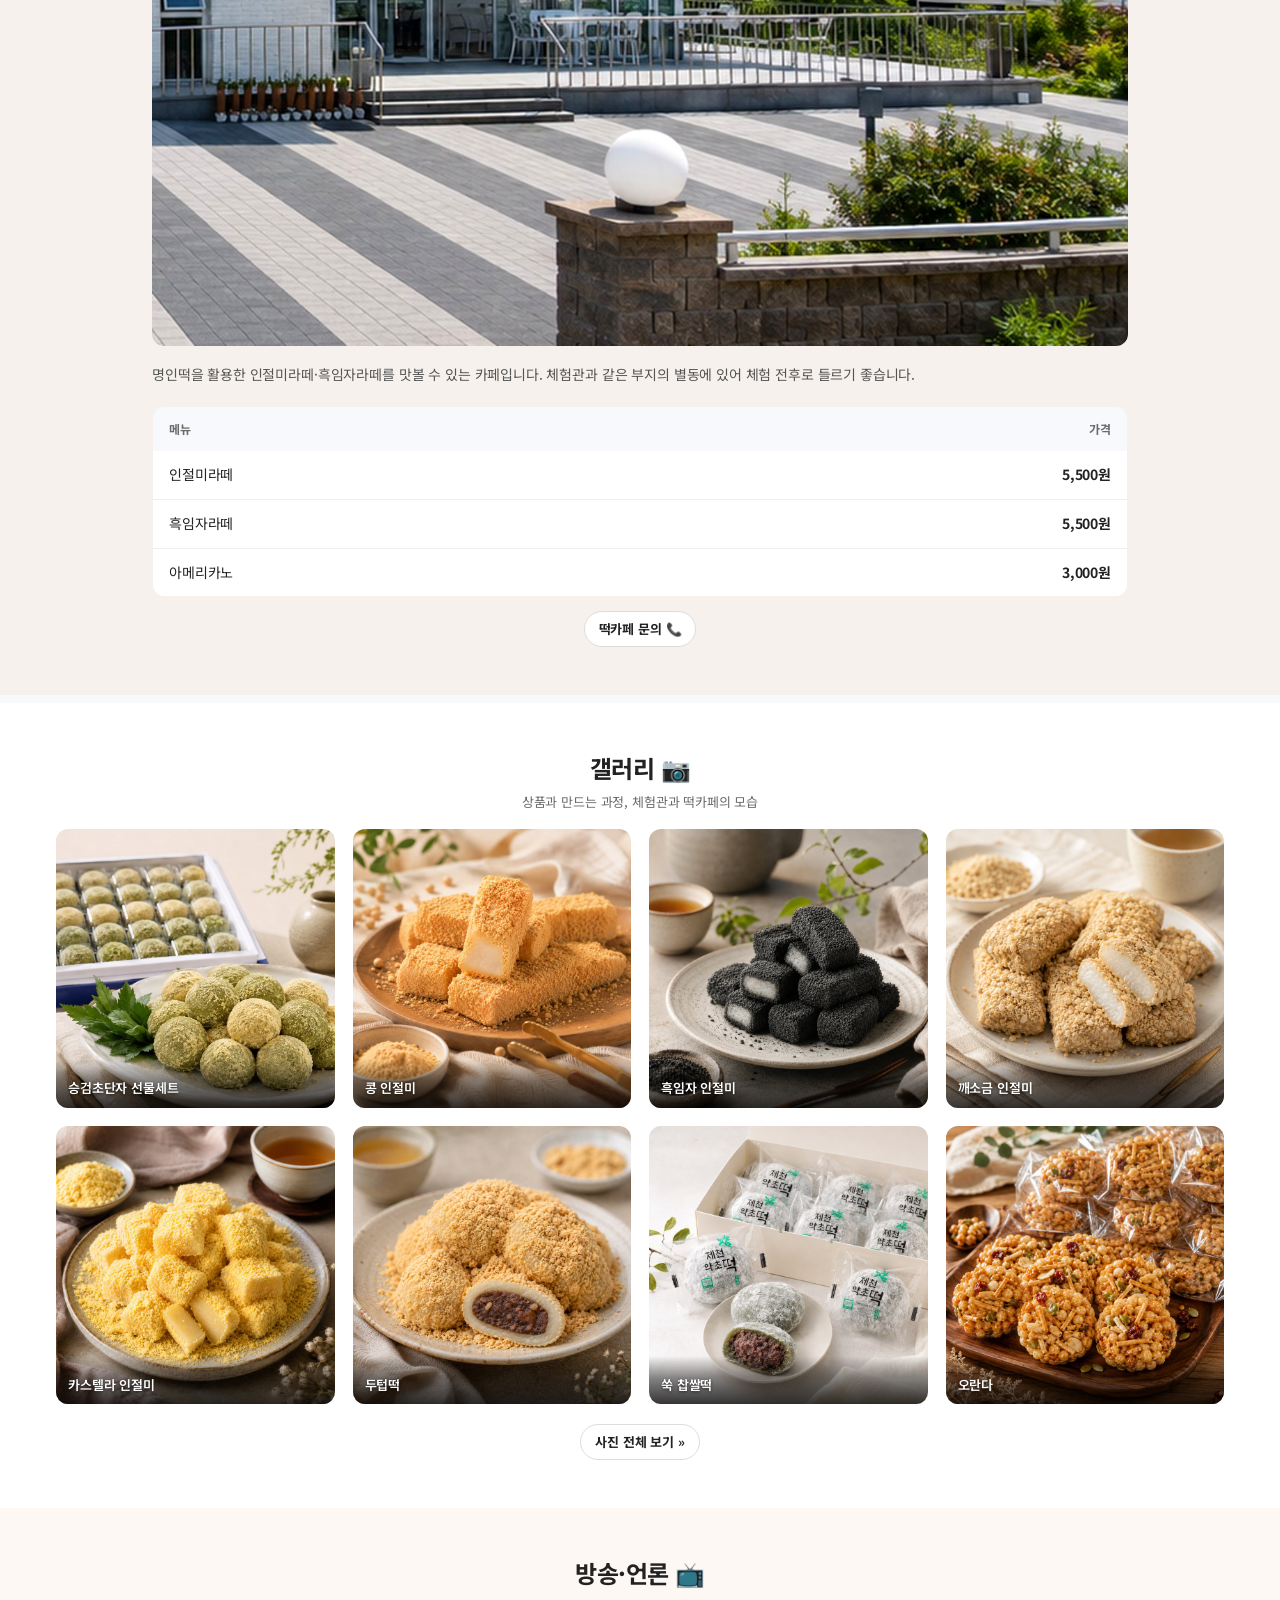
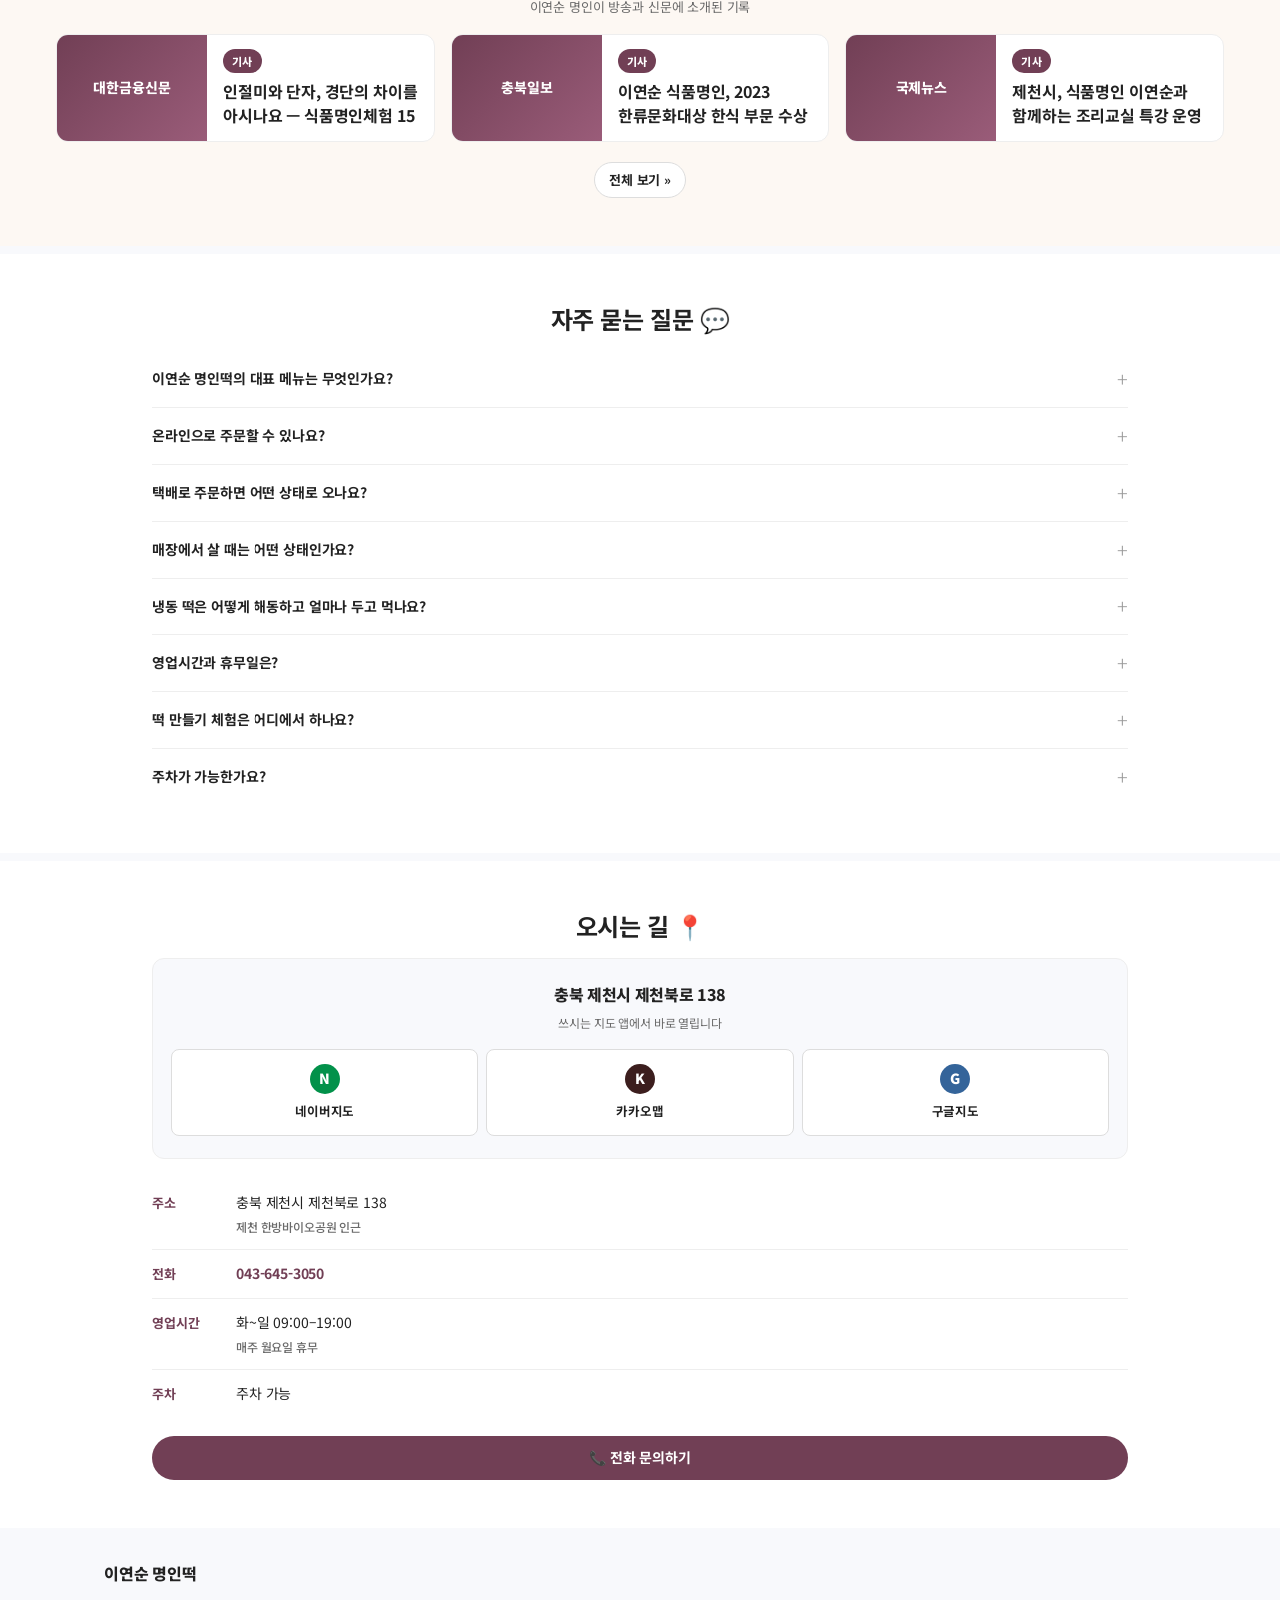
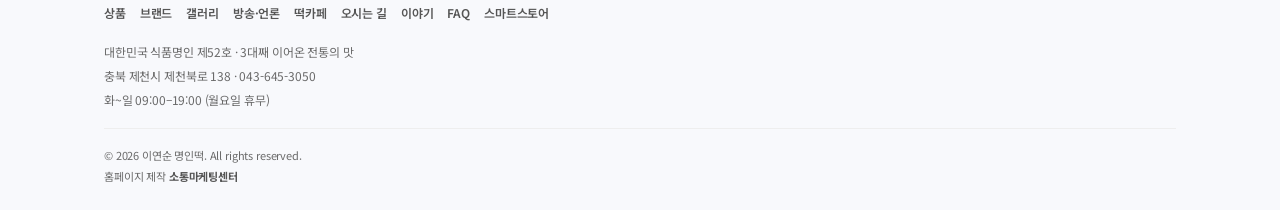
==== commit 596ea502: "보관·배송·소비기한 안내 반영 (고객사 확인 회신분) 원인: 견적서와 인수인계에 '보관 방법·소비기한·배송 안내는 고객사 확인 후   반영' 으로 비워둔 항목이 있었다. 2026-" ====
--- a/index.html
+++ b/index.html
@@ -131,21 +131,75 @@
   <!-- 구조화 데이터: FAQPage -->
   <script type="application/ld+json">
   {
-    "@context": "https://schema.org",
-    "@type": "FAQPage",
-    "mainEntity": [
-      { "@type": "Question", "name": "이연순 명인떡의 대표 메뉴는 무엇인가요?",
-        "acceptedAnswer": { "@type": "Answer", "text": "대표 메뉴는 승검초단자(명인단자)입니다. 당귀잎과 찹쌀로 빚어 잣가루를 묻힌 전통 떡으로, 대한민국 식품명인 제52호 이연순 명인이 직접 만듭니다." }},
-      { "@type": "Question", "name": "이연순 명인떡의 영업시간과 위치는?",
-        "acceptedAnswer": { "@type": "Answer", "text": "충북 제천시 제천북로 138에 위치하며, 화~일 09:00~19:00 영업합니다. 월요일 휴무, 주차 가능합니다." }},
-      { "@type": "Question", "name": "온라인으로 떡을 주문할 수 있나요?",
-        "acceptedAnswer": { "@type": "Answer", "text": "네, 네이버 스마트스토어를 통해 온라인 주문 및 택배 배송이 가능합니다." }},
-      { "@type": "Question", "name": "떡 만들기 체험은 어디에서 하나요?",
-        "acceptedAnswer": { "@type": "Answer", "text": "떡카페가 아닌 별도의 전통음식체험관(이연순향토음식개발연구원)에서 진행합니다. 두 시설은 같은 부지의 별동에 있습니다. 한국관광공사 여행가는달 선정 체험처이며 전화 사전 예약제로 운영됩니다." }},
-      { "@type": "Question", "name": "승검초단자에 쑥이 들어가나요?",
-        "acceptedAnswer": { "@type": "Answer", "text": "아닙니다. 쑥이 아닌 당귀잎이 들어가며, 콩가루가 아닌 잣가루를 묻혀 완성합니다." }}
-    ]
-  }
+  "@context": "https://schema.org",
+  "@type": "FAQPage",
+  "mainEntity": [
+    {
+      "@type": "Question",
+      "name": "이연순 명인떡의 대표 메뉴는 무엇인가요?",
+      "acceptedAnswer": {
+        "@type": "Answer",
+        "text": "대표 메뉴는 승검초단자(명인단자)입니다. 당귀잎과 찹쌀로 빚어 잣가루를 묻힌 전통 떡으로, 대한민국 식품명인 제52호 이연순 명인이 직접 만듭니다."
+      }
+    },
+    {
+      "@type": "Question",
+      "name": "이연순 명인떡의 영업시간과 위치는?",
+      "acceptedAnswer": {
+        "@type": "Answer",
+        "text": "충북 제천시 제천북로 138에 위치하며, 화~일 09:00~19:00 영업합니다. 월요일 휴무, 주차 가능합니다."
+      }
+    },
+    {
+      "@type": "Question",
+      "name": "온라인으로 떡을 주문할 수 있나요?",
+      "acceptedAnswer": {
+        "@type": "Answer",
+        "text": "네, 네이버 스마트스토어를 통해 온라인 주문 및 택배 배송이 가능합니다."
+      }
+    },
+    {
+      "@type": "Question",
+      "name": "떡 만들기 체험은 어디에서 하나요?",
+      "acceptedAnswer": {
+        "@type": "Answer",
+        "text": "떡카페가 아닌 별도의 전통음식체험관(이연순향토음식개발연구원)에서 진행합니다. 두 시설은 같은 부지의 별동에 있습니다. 한국관광공사 여행가는달 선정 체험처이며 전화 사전 예약제로 운영됩니다."
+      }
+    },
+    {
+      "@type": "Question",
+      "name": "승검초단자에 쑥이 들어가나요?",
+      "acceptedAnswer": {
+        "@type": "Answer",
+        "text": "아닙니다. 쑥이 아닌 당귀잎이 들어가며, 콩가루가 아닌 잣가루를 묻혀 완성합니다."
+      }
+    },
+    {
+      "@type": "Question",
+      "name": "택배로 주문하면 어떤 상태로 오나요?",
+      "acceptedAnswer": {
+        "@type": "Answer",
+        "text": "택배는 모두 냉동 상태로 발송됩니다. 승검초단자, 인절미 4종(콩·흑임자·깨소금·카스텔라), 쑥 찹쌀떡, 두텁떡, 백설기가 택배 가능합니다. 팥시루떡과 수수경단은 택배 배송을 하지 않으며 매장에서만 구입하실 수 있습니다."
+      }
+    },
+    {
+      "@type": "Question",
+      "name": "매장에서 살 때는 어떤 상태인가요?",
+      "acceptedAnswer": {
+        "@type": "Answer",
+        "text": "매장 판매 제품은 당일 제조한 상온 상태입니다. 다만 승검초단자는 냉동으로만 판매합니다."
+      }
+    },
+    {
+      "@type": "Question",
+      "name": "냉동 떡은 어떻게 해동하고 얼마나 두고 먹나요?",
+      "acceptedAnswer": {
+        "@type": "Answer",
+        "text": "실온에 1시간 내외 두시면 됩니다(계절에 따라 다릅니다). 급하실 때 전자레인지는 20초까지만 사용하세요. 그 이상 돌리면 떡이 늘어집니다. 냉장 해동은 떡이 딱딱해지므로 피해주세요. 소비기한은 냉동 보관 시 3개월, 해동 후에는 당일입니다. 매장에서 구입하신 당일 제조 떡도 당일 드시는 것이 가장 좋으며, 남은 것은 냉동 보관하시면 됩니다."
+      }
+    }
+  ]
+}
   </script>
 </head>
 
@@ -216,7 +270,7 @@
         <a href="#products" class="nav__link">상품</a>
         <a href="#story" class="nav__link">브랜드</a>
         <a href="gallery.html" class="nav__link">갤러리</a>
-        <a href="media.html" class="nav__link" data-needs-media hidden>방송·언론</a>
+        <a href="media.html" class="nav__link" data-needs-media>방송·언론</a>
         <a href="#experience" class="nav__link">체험관</a>
         <a href="#cafe" class="nav__link">떡카페</a>
         <a href="blog.html" class="nav__link">이야기</a>
@@ -269,7 +323,7 @@
     <a href="#products" class="drawer__link"><span>상품</span><span>→</span></a>
     <a href="#story" class="drawer__link"><span>브랜드 스토리</span><span>→</span></a>
     <a href="gallery.html" class="drawer__link"><span>갤러리</span><span>→</span></a>
-    <a href="media.html" class="drawer__link" data-needs-media hidden><span>방송·언론</span><span>→</span></a>
+    <a href="media.html" class="drawer__link" data-needs-media><span>방송·언론</span><span>→</span></a>
     <a href="#experience" class="drawer__link"><span>전통음식체험관</span><span>→</span></a>
     <a href="#cafe" class="drawer__link"><span>떡카페</span><span>→</span></a>
     <a href="#visit" class="drawer__link"><span>오시는 길</span><span>→</span></a>
@@ -499,7 +553,7 @@
       <div class="section-header">
         <h2 class="section-title reveal">상시판매 떡·한과</h2>
         <p class="section-sub reveal">매일 만나볼 수 있는 명인의 떡과 전통 한과</p>
-        <p class="section-note reveal">매장은 소포장 1팩, 택배는 1kg 단위로 판매합니다 · 택배 배송비 4,000원</p>
+        <p class="section-note reveal">매장은 소포장 1팩, 택배는 1kg 단위로 판매합니다 · 택배 배송비 4,000원<br>택배는 모두 냉동 발송 · 매장은 당일 제조 상온 (승검초단자는 냉동 판매)</p>
       </div>
       <div class="prd-grid reveal">
 
@@ -724,6 +778,7 @@
       </div>
 
       <div class="order-notice reveal">
+        <p><strong>백설기</strong>는 냉동 택배 발송이 가능합니다. <strong>팥시루떡·수수경단은 택배 배송을 하지 않으며</strong> 매장 수령만 가능합니다.</p>
         <p><strong>이바지 음식</strong>은 구성·수량에 따라 가격이 달라집니다. 전화 상담 부탁드립니다.</p>
         <a href="tel:0436453050" class="btn btn--accent btn--round">📞 전화 상담하기</a>
       </div>
@@ -1041,6 +1096,24 @@
           <summary class="faq__q">온라인으로 주문할 수 있나요?</summary>
           <div class="faq__a">
             <p>네, 네이버 스마트스토어에서 주문 및 전국 택배 배송이 가능합니다. '구매하기' 버튼을 클릭하시면 바로 이동합니다.</p>
+          </div>
+        </details>
+        <details class="faq__item">
+          <summary class="faq__q">택배로 주문하면 어떤 상태로 오나요?</summary>
+          <div class="faq__a">
+            <p>택배는 모두 <strong>냉동</strong> 상태로 발송됩니다. 승검초단자, 인절미 4종(콩·흑임자·깨소금·카스텔라), 쑥 찹쌀떡, 두텁떡, 백설기가 택배 가능합니다. <strong>팥시루떡과 수수경단은 택배 배송을 하지 않으며</strong> 매장에서만 구입하실 수 있습니다.</p>
+          </div>
+        </details>
+        <details class="faq__item">
+          <summary class="faq__q">매장에서 살 때는 어떤 상태인가요?</summary>
+          <div class="faq__a">
+            <p>매장 판매 제품은 <strong>당일 제조한 상온 상태</strong>입니다. 다만 <strong>승검초단자는 냉동으로만</strong> 판매합니다.</p>
+          </div>
+        </details>
+        <details class="faq__item">
+          <summary class="faq__q">냉동 떡은 어떻게 해동하고 얼마나 두고 먹나요?</summary>
+          <div class="faq__a">
+            <p>실온에 <strong>1시간 내외</strong> 두시면 됩니다(계절에 따라 다릅니다). 급하실 때 전자레인지는 <strong>20초까지만</strong> 사용하세요. 그 이상 돌리면 떡이 늘어집니다. <strong>냉장 해동은 떡이 딱딱해지므로 피해주세요.</strong> 소비기한은 냉동 보관 시 <strong>3개월</strong>, 해동 후에는 <strong>당일</strong>입니다. 매장에서 구입하신 당일 제조 떡도 당일 드시는 것이 가장 좋으며, 남은 것은 냉동 보관하시면 됩니다.</p>
           </div>
         </details>
         <details class="faq__item">
@@ -1128,7 +1201,7 @@
         <a href="#products">상품</a>
         <a href="#story">브랜드</a>
         <a href="gallery.html">갤러리</a>
-        <a href="media.html" data-needs-media hidden>방송·언론</a>
+        <a href="media.html" data-needs-media>방송·언론</a>
         <a href="#cafe">떡카페</a>
         <a href="#visit">오시는 길</a>
         <a href="blog.html">이야기</a>
